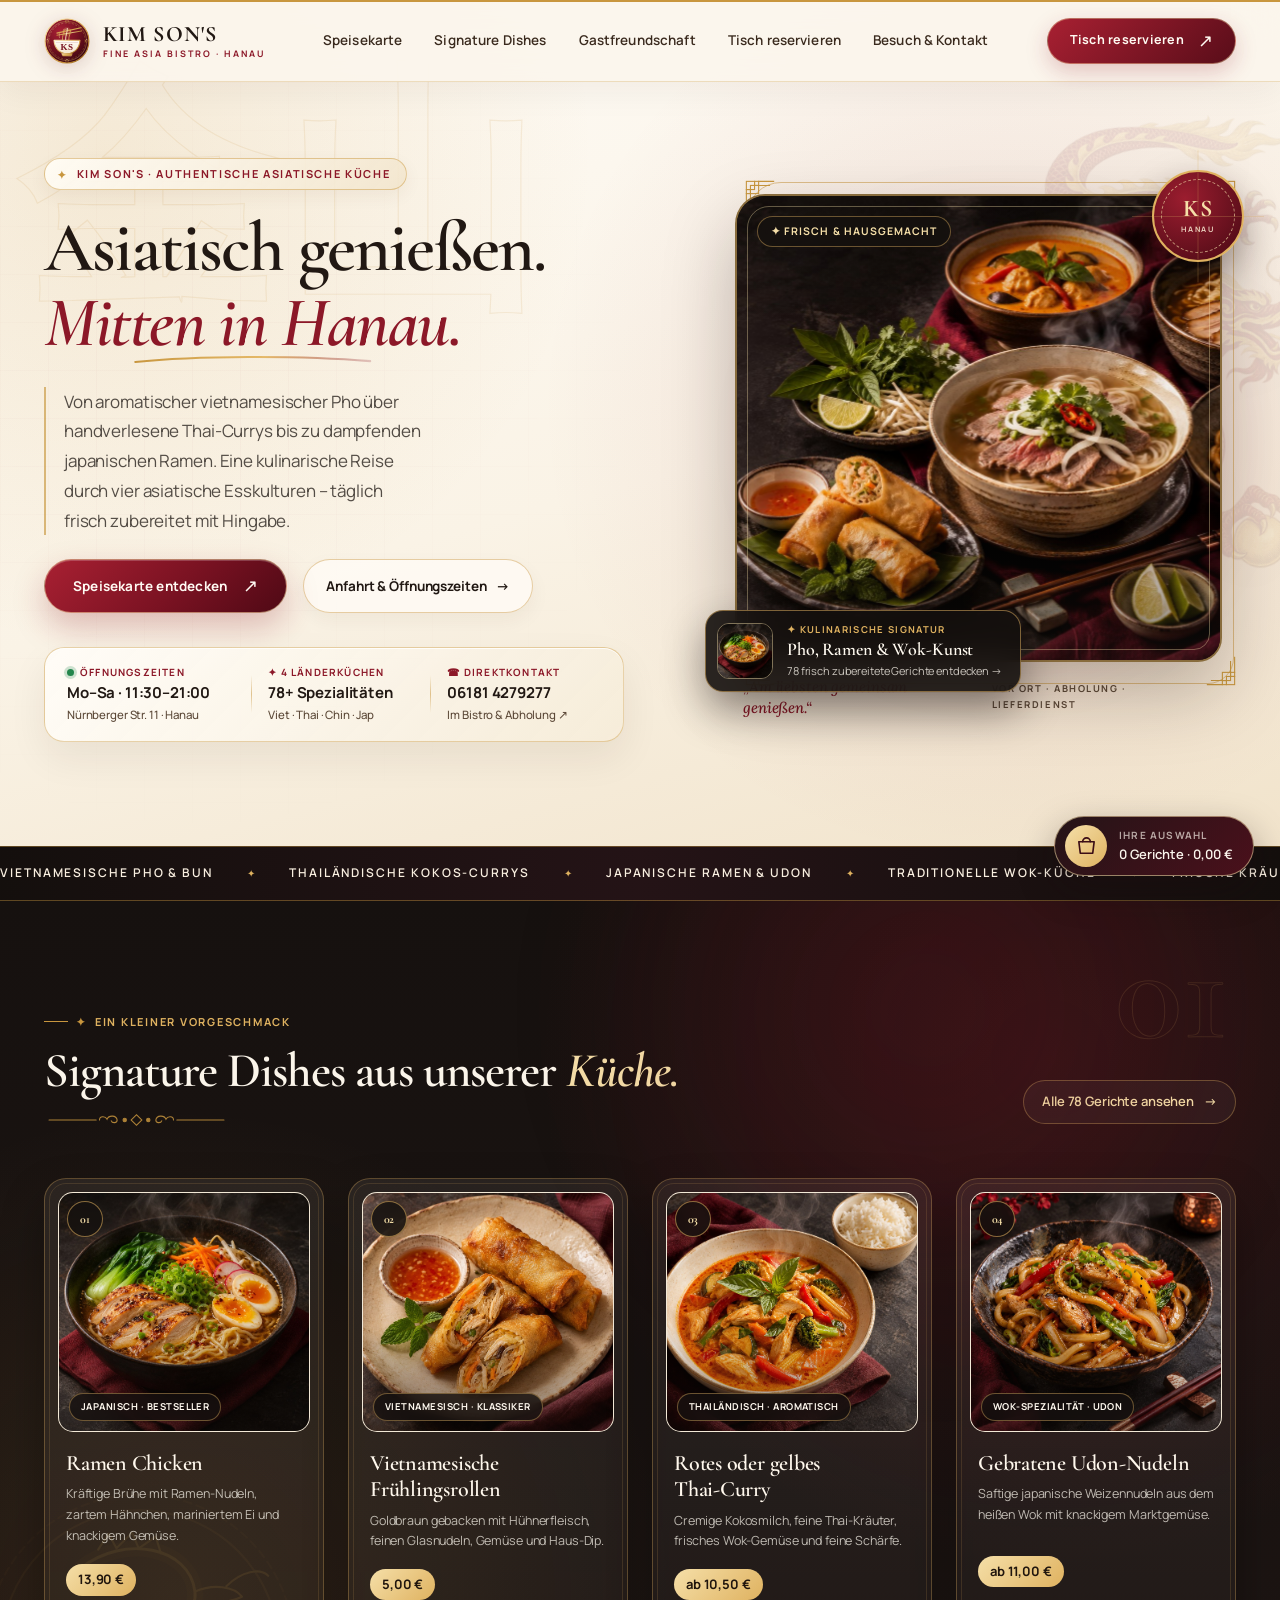
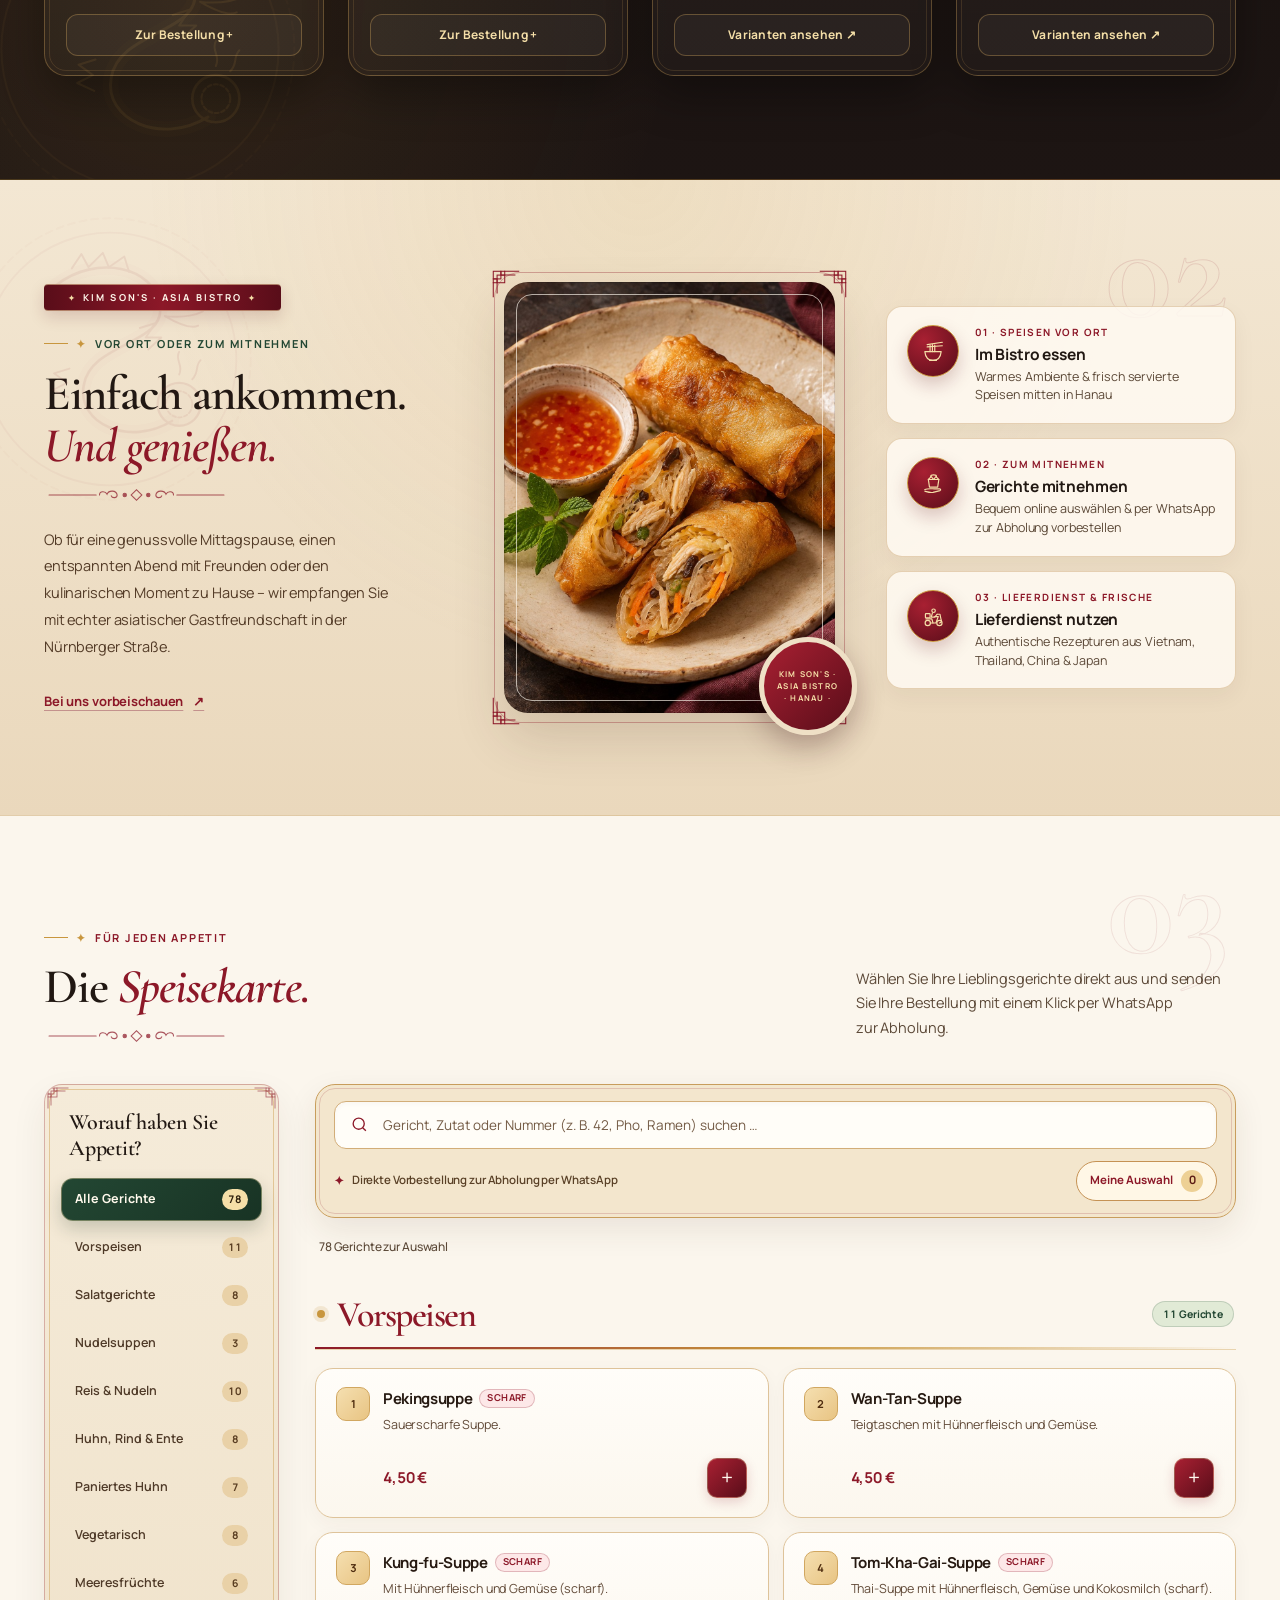
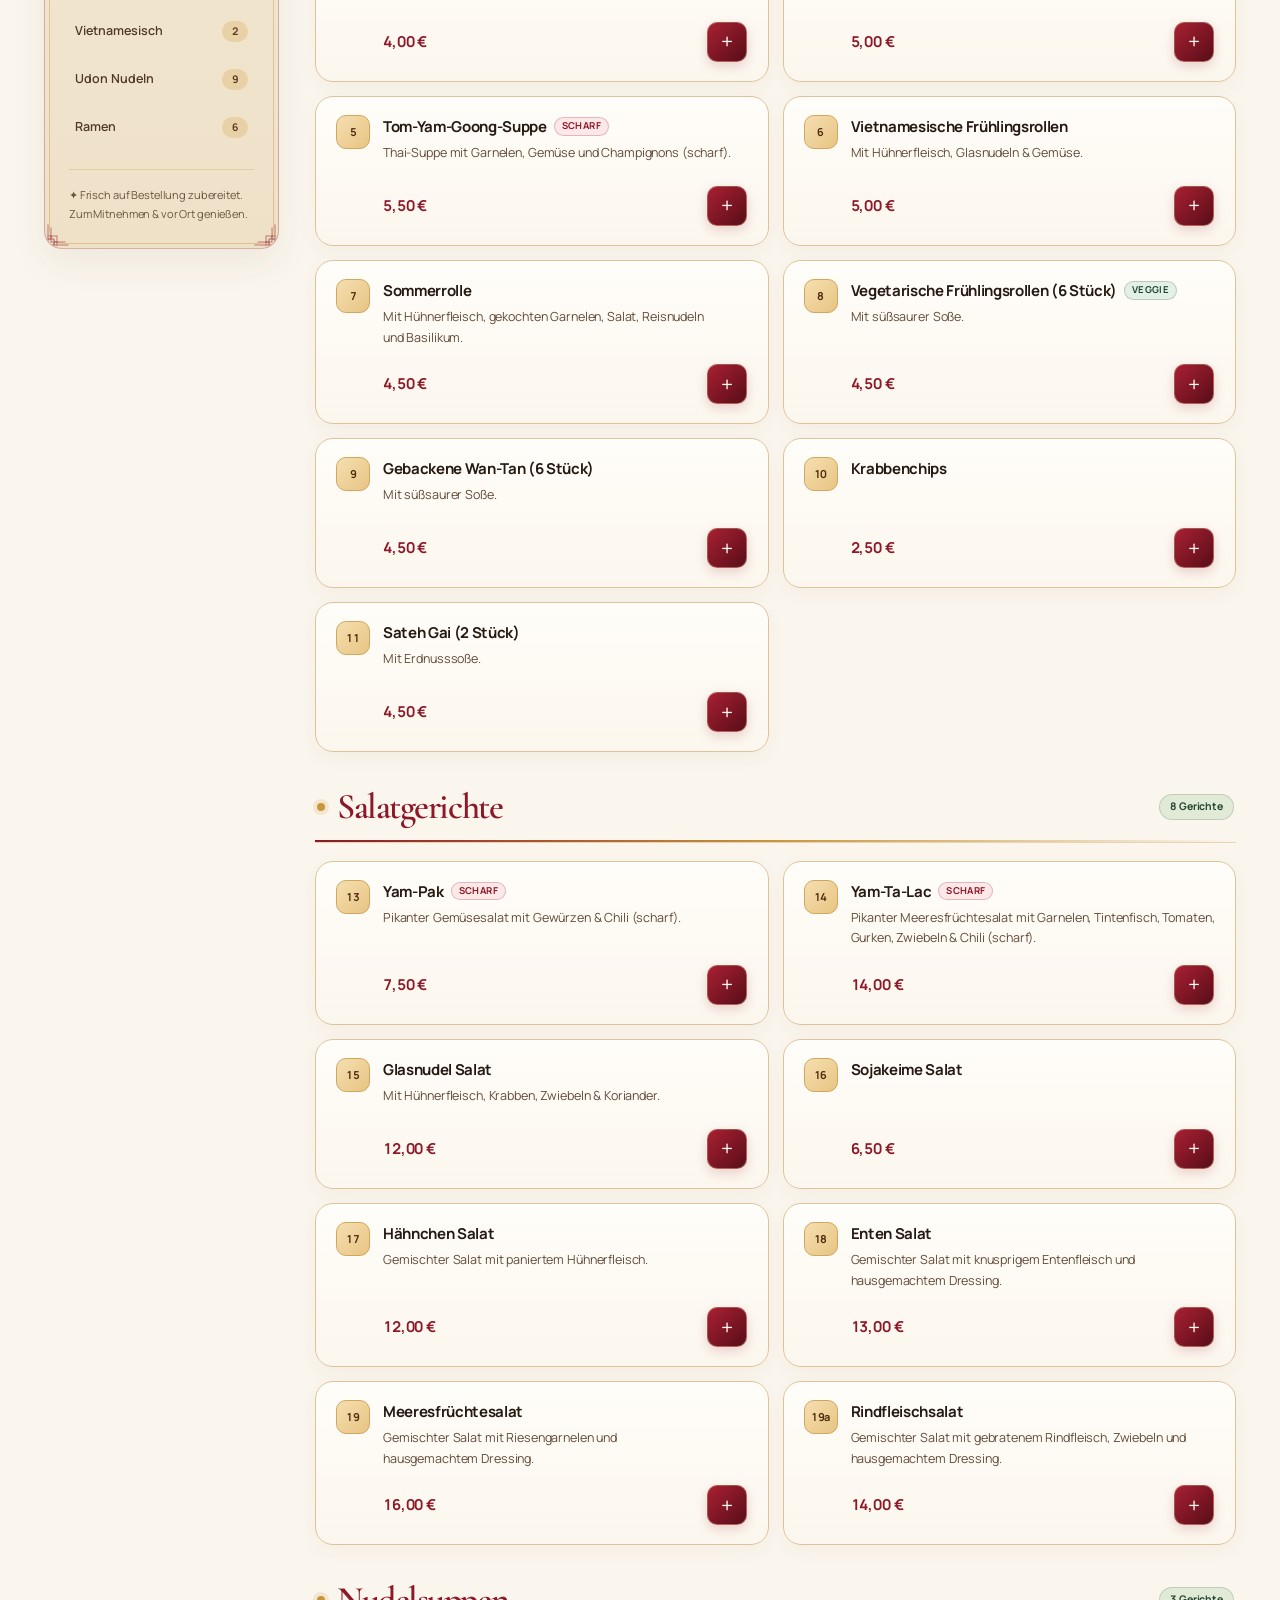
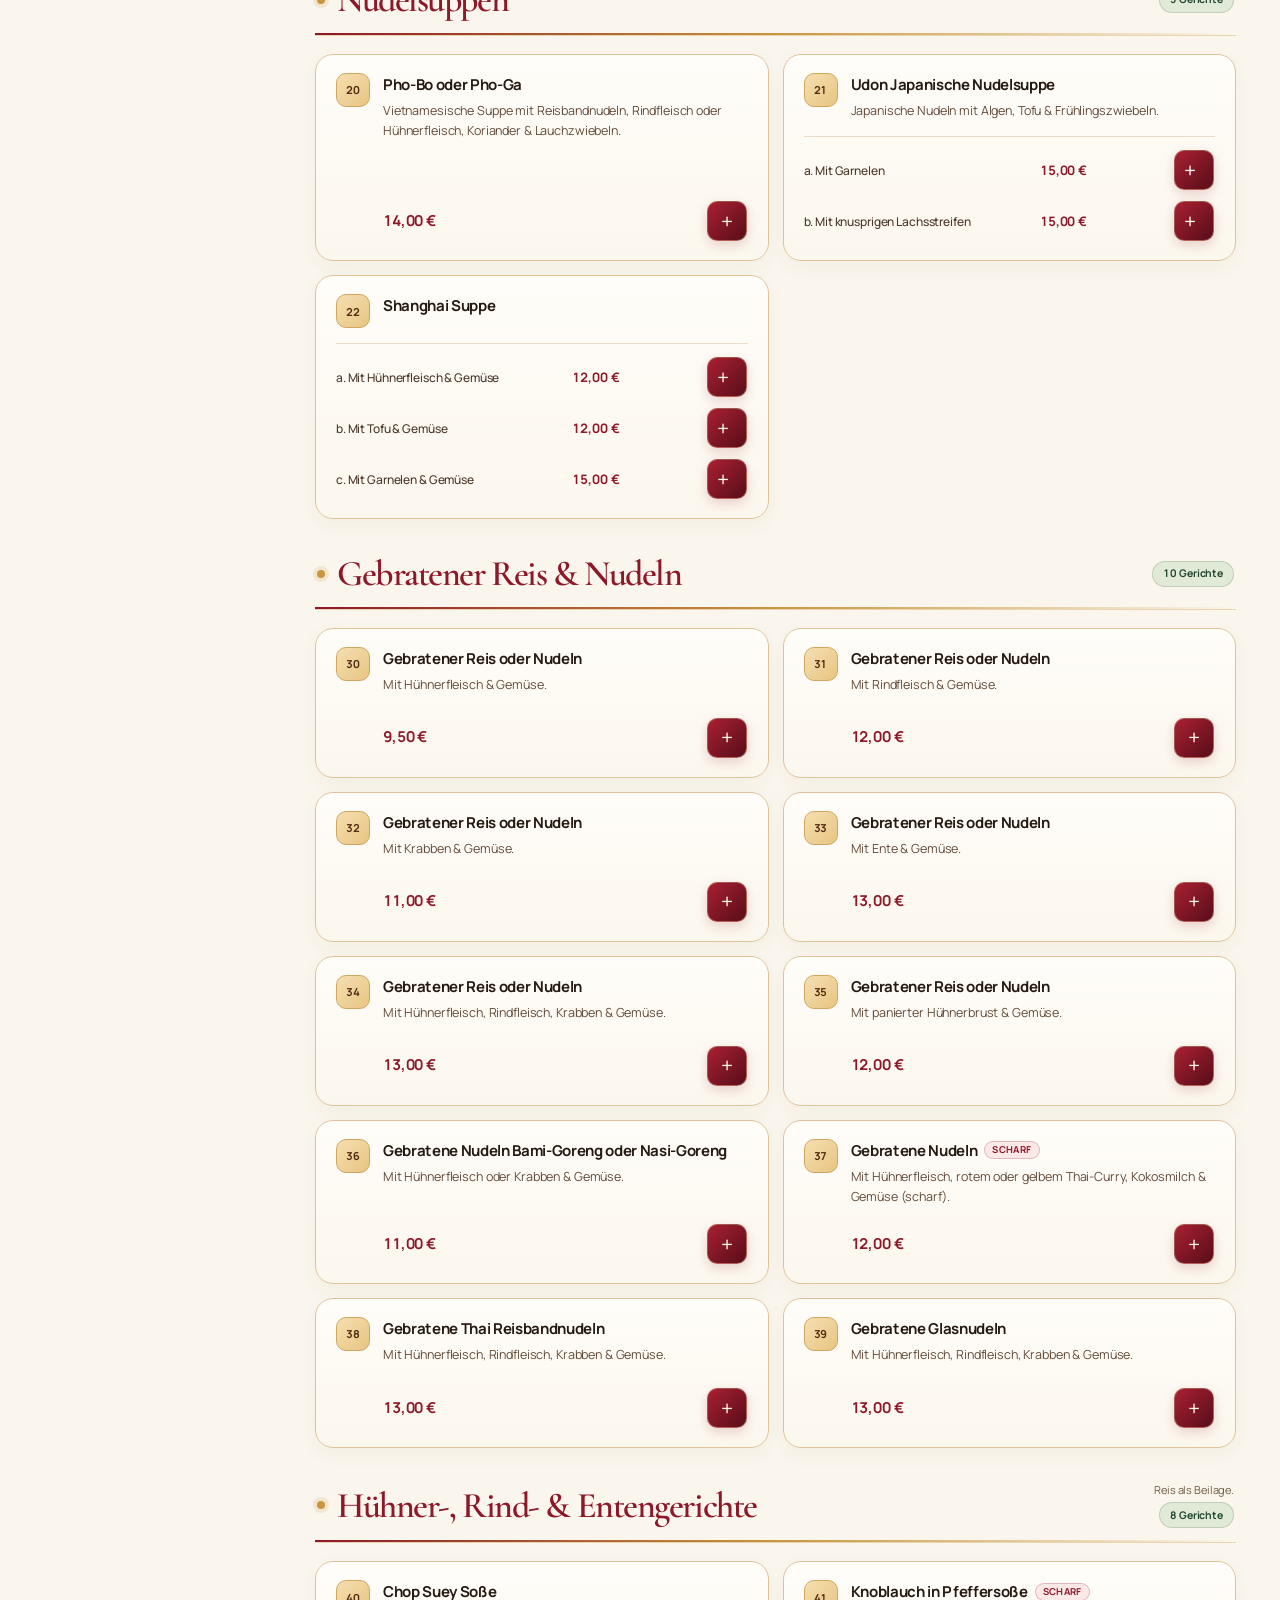
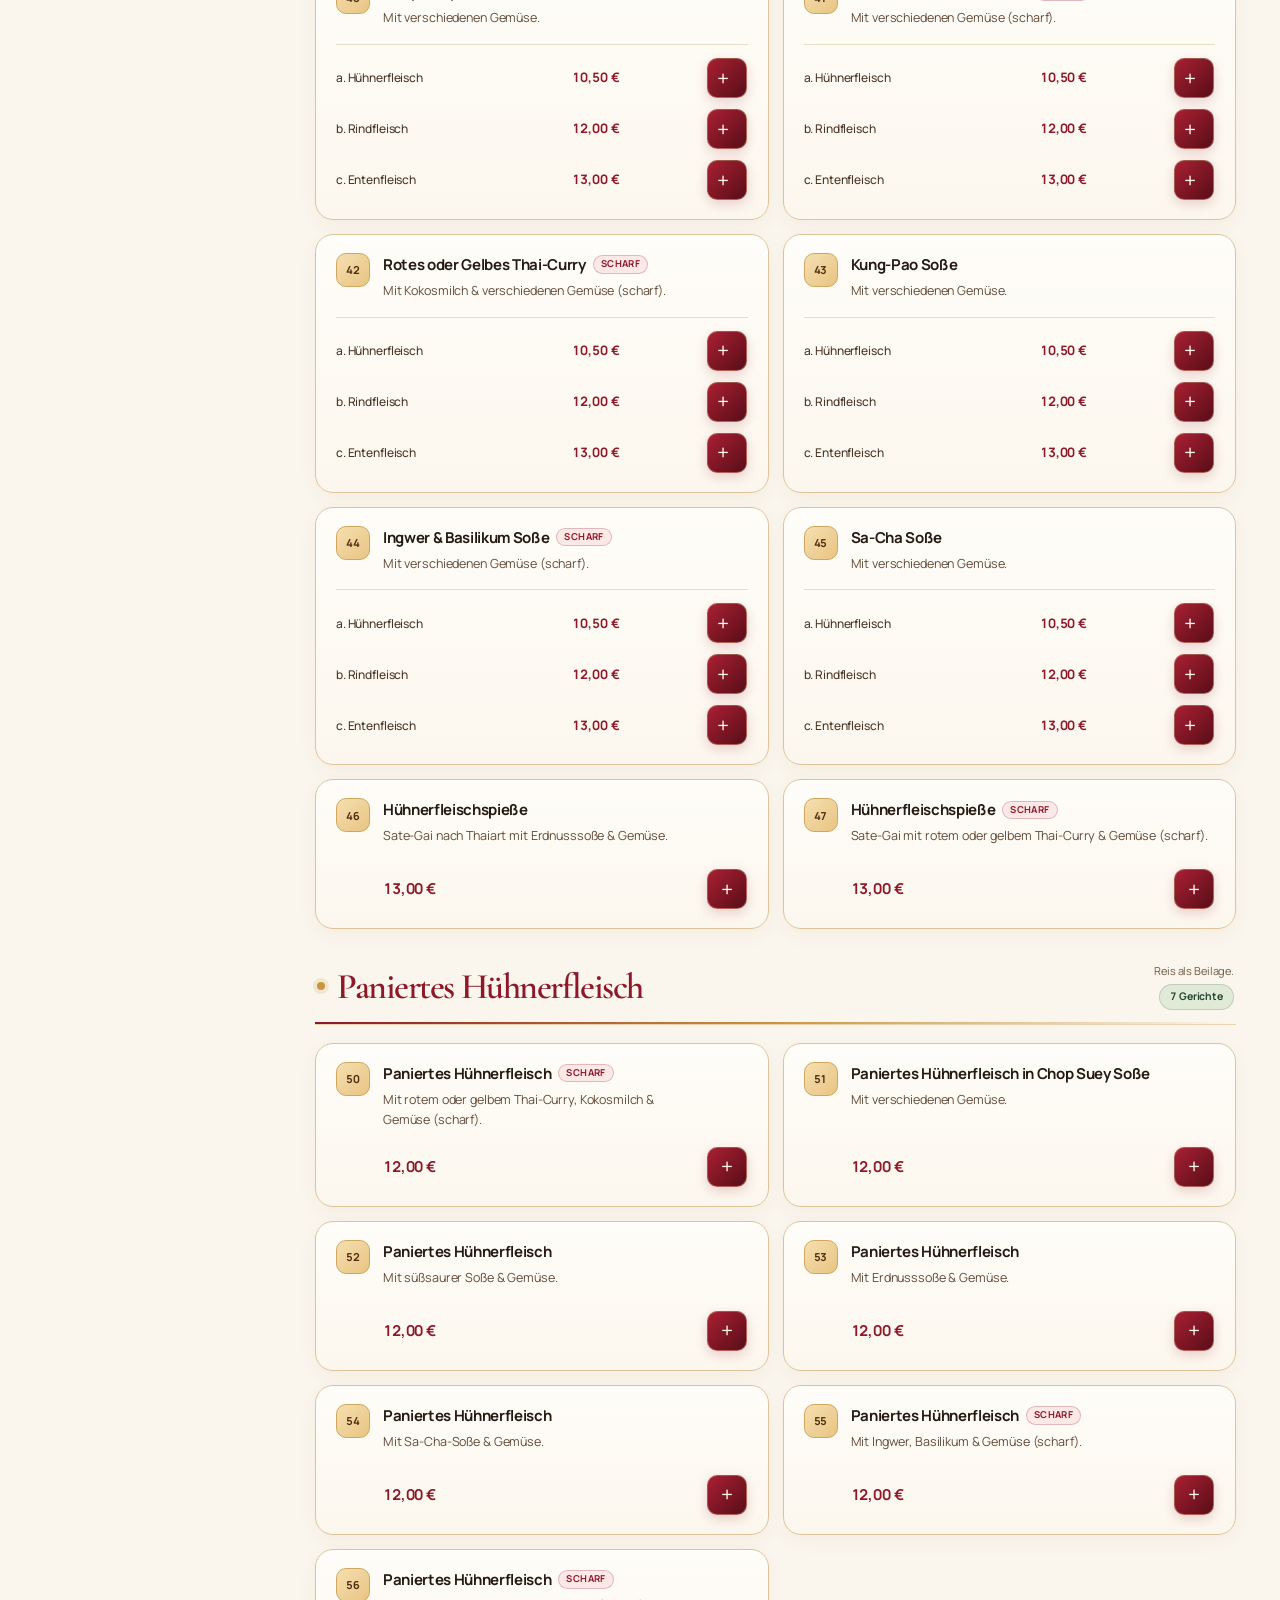
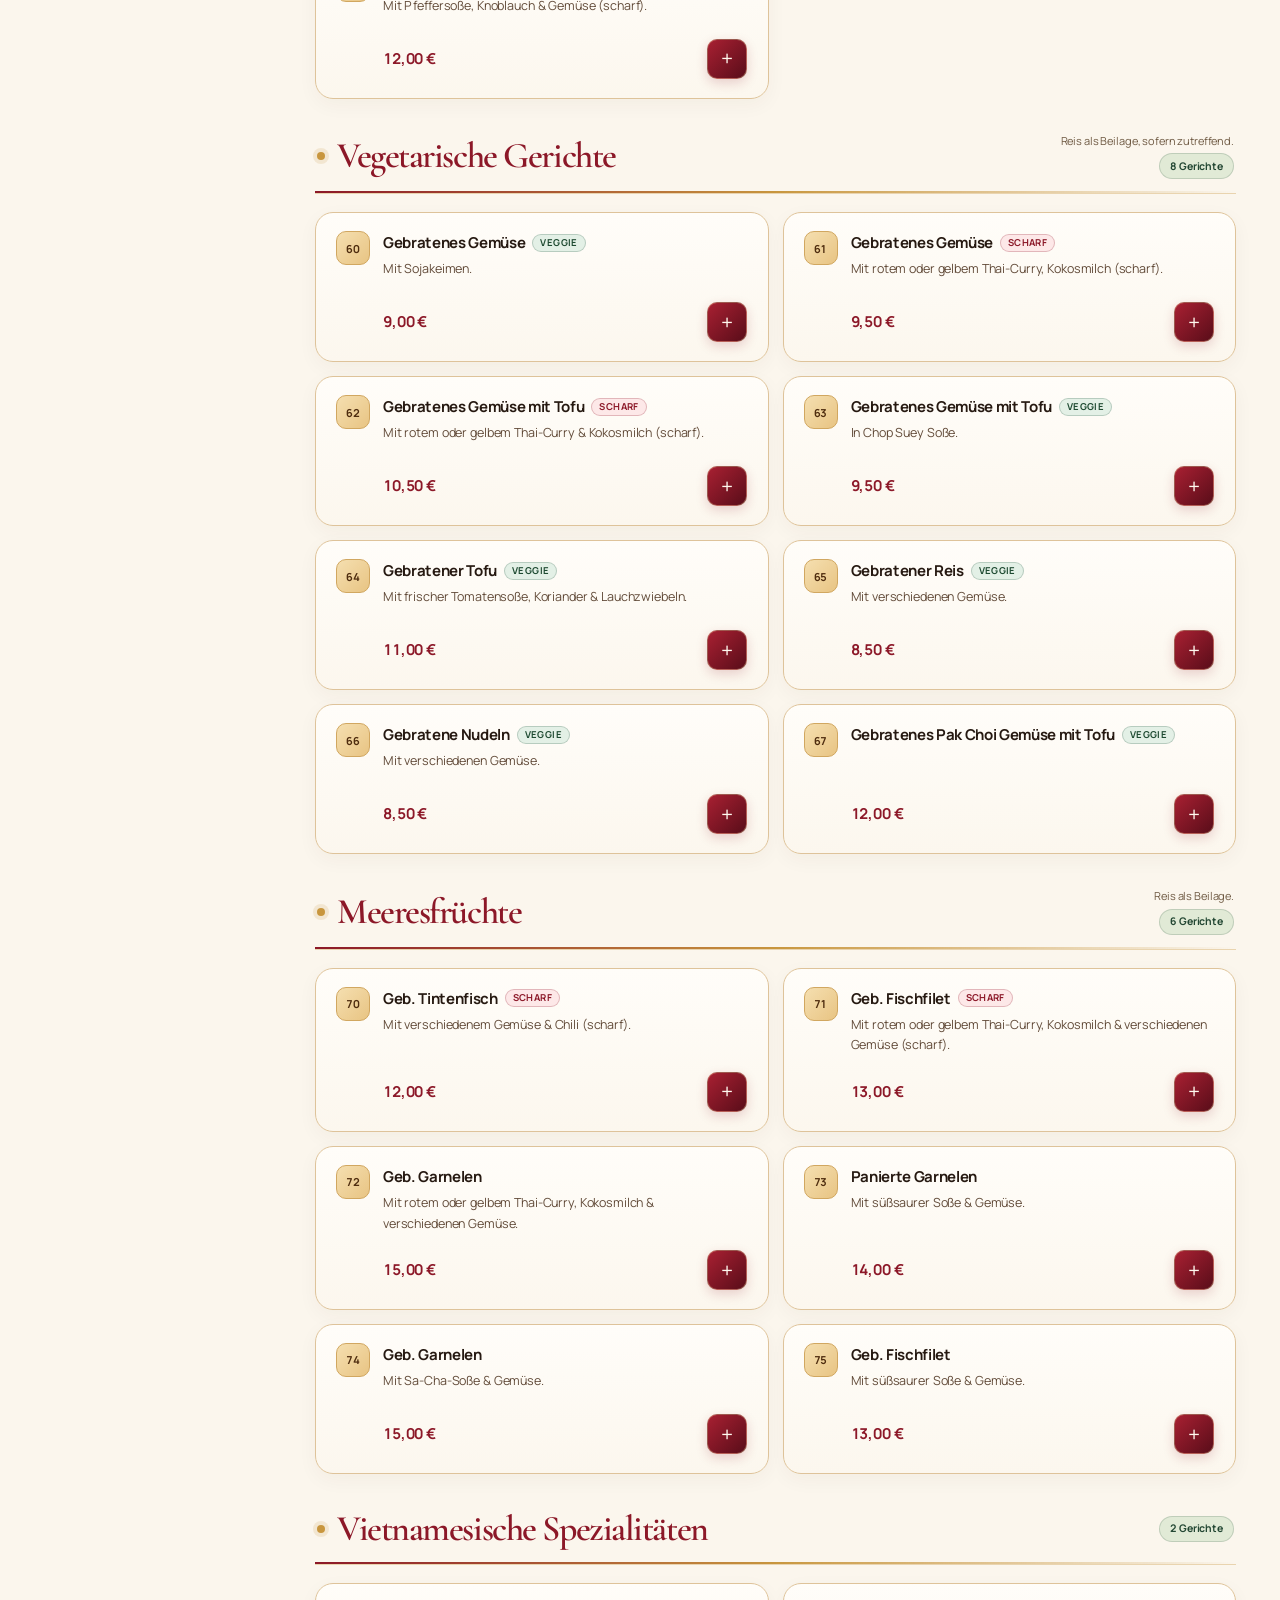
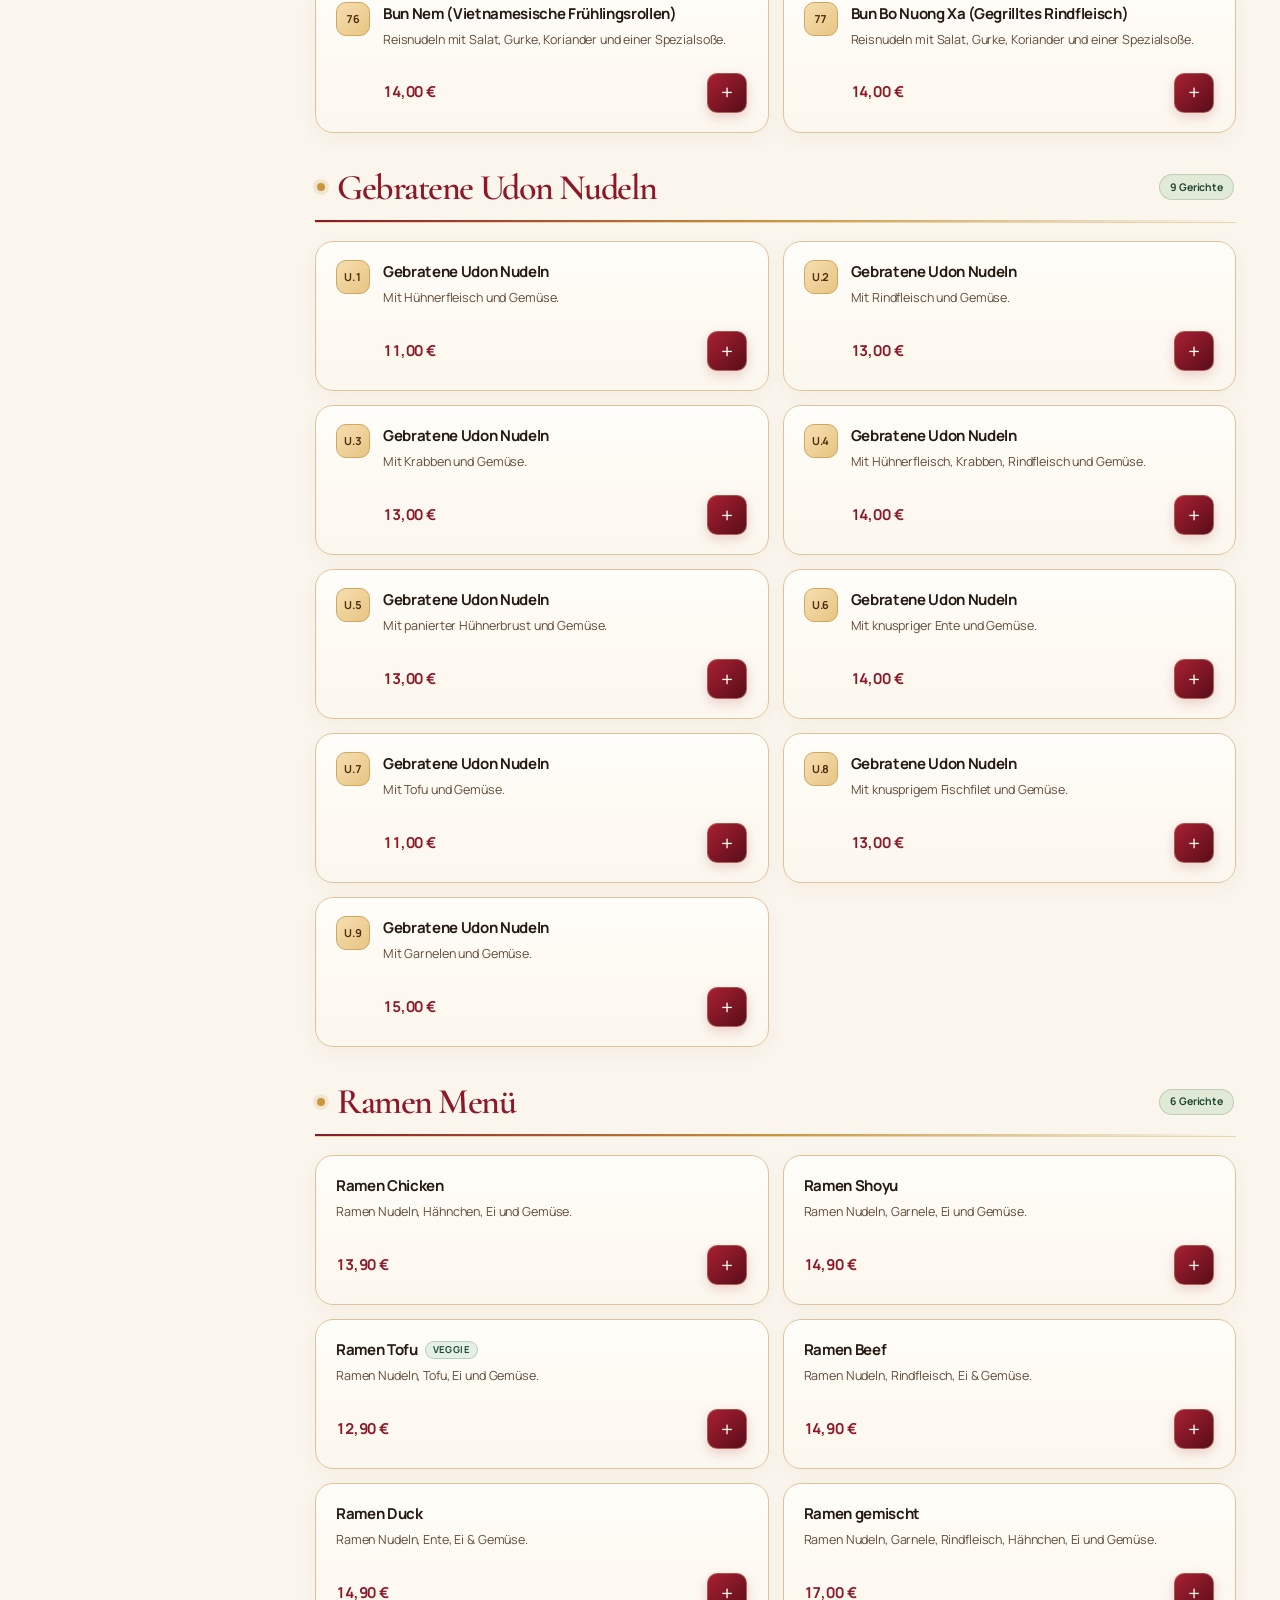
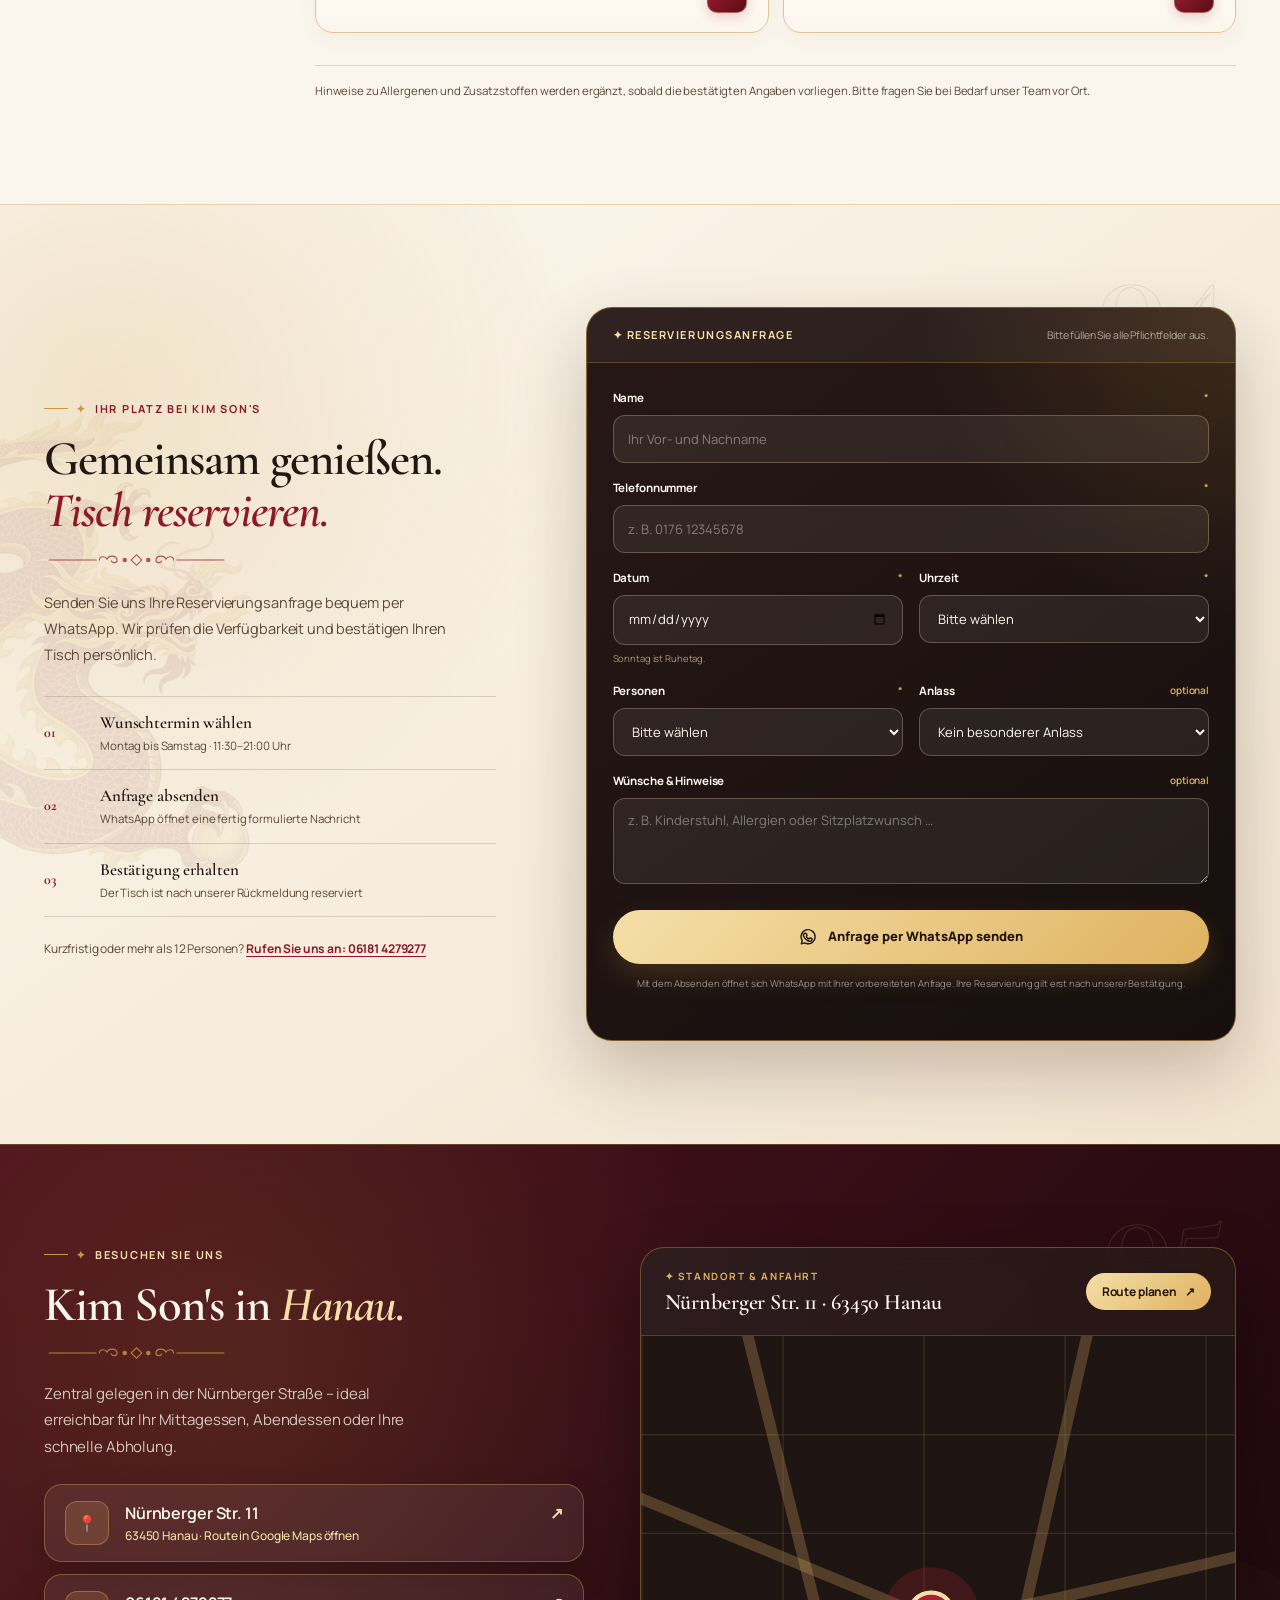
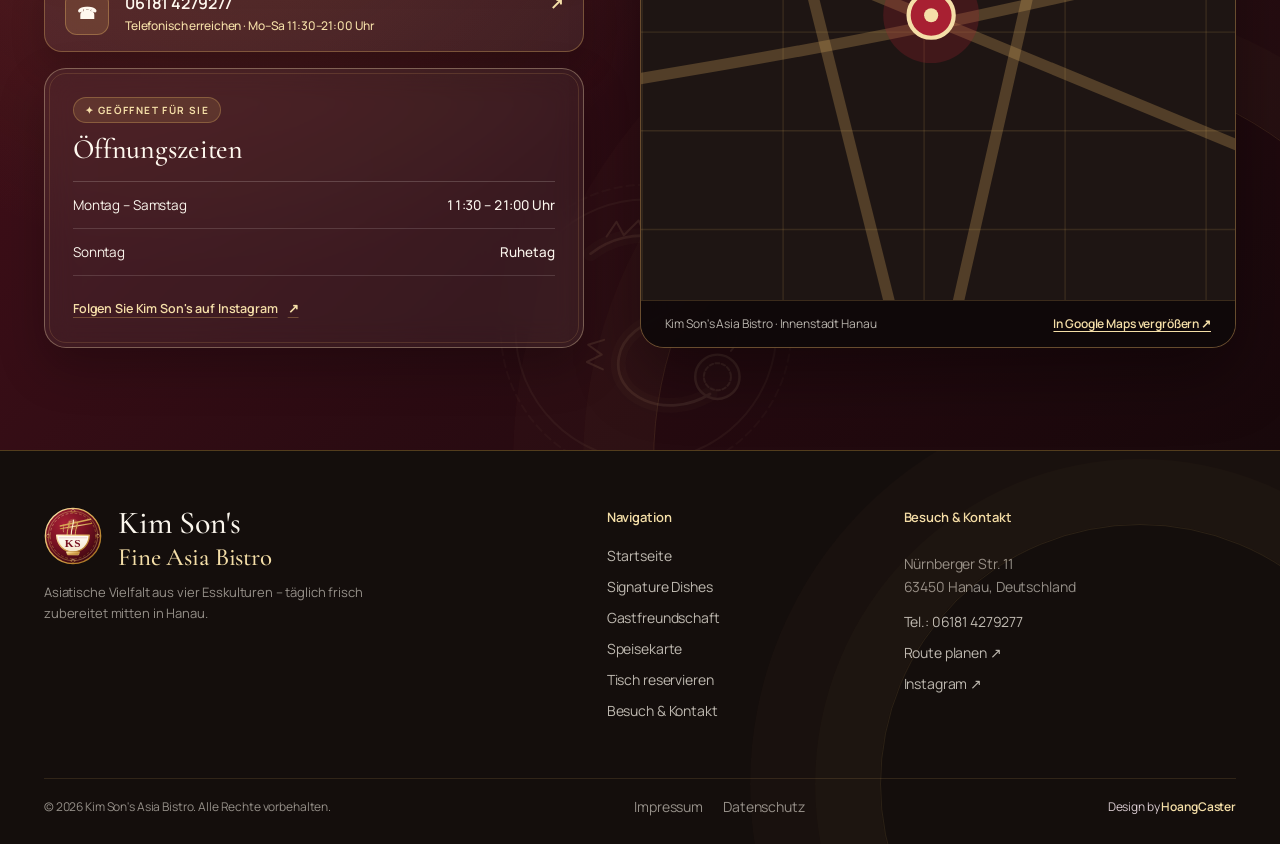
==== index.html @ 53616b57 "upload" ====
<!doctype html>
<html lang="de" data-type="place" data-radius="soft" data-buttons="rounded" data-motion>
<head>
  <meta charset="utf-8">
  <meta name="viewport" content="width=device-width, initial-scale=1, viewport-fit=cover">
  <meta name="theme-color" content="#161210">
  <meta name="page-type" content="place">
  <meta name="site-kind" content="other">
  <meta name="page-kind" content="place">
  <title>Kim Son's Asia Bistro | Asiatische Küche in Hanau</title>
  <meta name="description" content="Entdecken Sie asiatische Spezialitäten bei Kim Son's Asia Bistro in Hanau. Vietnamesische Suppen, Thai-Currys, Ramen, gebratene Nudeln und vieles mehr.">
  <meta property="og:type" content="website">
  <meta property="og:locale" content="de_DE">
  <meta property="og:title" content="Kim Son's Asia Bistro | Asiatische Küche in Hanau">
  <meta property="og:description" content="Vietnamesische Suppen, Thai-Currys, Ramen, gebratene Nudeln und vieles mehr.">
  <meta property="og:image" content="assets/images/hero-asian-table.jpg">
  <link rel="icon" href="assets/icons/favicon.svg" type="image/svg+xml">
  <link rel="preconnect" href="https://fonts.googleapis.com">
  <link rel="preconnect" href="https://fonts.gstatic.com" crossorigin>
  <link href="https://fonts.googleapis.com/css2?family=Cormorant+Garamond:ital,wght@0,500;0,600;0,700;1,500;1,600&family=Lora:ital,wght@0,400;0,500;0,600;1,400;1,500&family=Manrope:wght@400;500;600;700&display=swap" rel="stylesheet">
  <link rel="stylesheet" href="css/style.css">
  <link rel="stylesheet" href="css/bistro.css">
  <link rel="stylesheet" href="css/menu.css">
  <script type="application/ld+json">
  {
    "@context": "https://schema.org",
    "@type": "Restaurant",
    "name": "Kim Son's Asia Bistro",
    "telephone": "+49 6181 4279277",
    "acceptsReservations": true,
    "servesCuisine": ["Vietnamesisch", "Thailändisch", "Chinesisch", "Japanisch"],
    "address": {
      "@type": "PostalAddress",
      "streetAddress": "Nürnberger Str. 11",
      "postalCode": "63450",
      "addressLocality": "Hanau",
      "addressCountry": "DE"
    },
    "sameAs": ["https://www.instagram.com/kim.sons.asia.bistro/"]
  }
  </script>
</head>
<body>
  <svg class="svg-sprites" aria-hidden="true" focusable="false" style="position:absolute;width:0;height:0;overflow:hidden">
    <defs>
      <!-- Authentic Oriental Lattice Corner Knot from Kim Son's physical menu -->
      <symbol id="oriental-knot" viewBox="0 0 44 44">
        <g fill="none" stroke="currentColor" stroke-width="1.6" stroke-linecap="square">
          <rect x="2" y="2" width="12" height="12"/>
          <rect x="8" y="8" width="12" height="12"/>
          <rect x="2" y="14" width="6" height="6"/>
          <rect x="14" y="2" width="6" height="6"/>
          <path d="M2 20 V42 M8 20 V36"/>
          <path d="M20 2 H42 M20 8 H36"/>
        </g>
      </symbol>

      <!-- Auspicious Cloud & Imperial Center Gem Divider -->
      <symbol id="auspicious-cloud" viewBox="0 0 220 22">
        <g fill="none" stroke="currentColor" stroke-width="1.3" stroke-linecap="round">
          <path d="M6 11 H62"/>
          <path d="M158 11 H214"/>
          <path d="M66 11 C66 6, 73 6, 75 10 C77 5, 86 5, 87 11 C87 15, 81 15, 80 12"/>
          <path d="M154 11 C154 6, 147 6, 145 10 C143 5, 134 5, 133 11 C133 15, 139 15, 140 12"/>
          <rect x="105.5" y="6.5" width="9" height="9" transform="rotate(45 110 11)"/>
          <circle cx="96" cy="11" r="2" fill="currentColor"/>
          <circle cx="124" cy="11" r="2" fill="currentColor"/>
        </g>
      </symbol>

      <!-- Imperial Dragon & Golden Pearl Crest (Inspired by Kim Son's Menu Cover) -->
      <symbol id="dragon-pearl-crest" viewBox="0 0 260 260">
        <g fill="none" stroke="currentColor" stroke-width="1.6" stroke-linecap="round" stroke-linejoin="round">
          <circle cx="130" cy="130" r="118" stroke-opacity="0.28" stroke-dasharray="6 4"/>
          <circle cx="130" cy="130" r="106" stroke-opacity="0.45"/>
          <!-- Sinuous Dragon Silhouette & Scales -->
          <path d="M85 68 C118 42, 168 52, 172 86 C176 118, 114 116, 108 152 C102 184, 146 204, 182 182" stroke-width="12" stroke-opacity="0.18"/>
          <path d="M85 68 C118 42, 168 52, 172 86 C176 118, 114 116, 108 152 C102 184, 146 204, 182 182" stroke-width="2.2"/>
          <!-- Dragon Dorsal Fins / Mane -->
          <path d="M98 54 L106 42 L112 53 L124 41 L129 53 L142 44 L146 57"/>
          <path d="M155 104 L168 100 L160 112 L173 112 L162 122"/>
          <path d="M96 138 L83 142 L94 150 L82 156 L95 162"/>
          <!-- Dragon Head & Whiskers -->
          <path d="M172 86 C186 80, 202 82, 208 90 C198 95, 186 95, 176 94 C188 101, 198 105, 204 102"/>
          <path d="M196 82 C208 70, 222 68, 228 74"/>
          <!-- Flaming Golden Pearl -->
          <circle cx="188" cy="168" r="18" fill="currentColor" fill-opacity="0.16" stroke-width="2"/>
          <circle cx="188" cy="168" r="11" stroke-dasharray="3 2"/>
          <path d="M188 143 C192 135, 184 131, 188 124 M199 147 C205 141, 201 136, 206 131"/>
        </g>
      </symbol>

      <!-- 3 Service Medallion Icons from Kim Son's Menu Cover -->
      <symbol id="icon-dine-in" viewBox="0 0 48 48">
        <g fill="none" stroke="currentColor" stroke-width="2" stroke-linecap="round" stroke-linejoin="round">
          <path d="M14 13 L40 9"/>
          <path d="M14 17 L40 15"/>
          <path d="M19 25 V14 M23 25 V13 M27 25 V14"/>
          <path d="M10 25 H38 C37 35, 31 40, 24 40 C17 40, 11 35, 10 25 Z"/>
          <path d="M18 40 H30"/>
        </g>
      </symbol>
      <symbol id="icon-takeaway" viewBox="0 0 48 48">
        <g fill="none" stroke="currentColor" stroke-width="2" stroke-linecap="round" stroke-linejoin="round">
          <path d="M16 18 L18 31 H32 L34 18 Z"/>
          <path d="M16 18 L21 13 L25 18 L29 13 L34 18"/>
          <path d="M20 13 C20 9, 30 9, 30 13"/>
          <path d="M10 35 C15 33, 21 34, 27 34 H35 C37 34, 38 36, 36 37 L24 40 C18 41, 14 39, 10 38"/>
        </g>
      </symbol>
      <symbol id="icon-delivery" viewBox="0 0 48 48">
        <g fill="none" stroke="currentColor" stroke-width="2" stroke-linecap="round" stroke-linejoin="round">
          <circle cx="15" cy="36" r="4.5"/>
          <circle cx="35" cy="36" r="4.5"/>
          <path d="M19.5 36 H29 L33 25 H27"/>
          <path d="M31 21 H36 L38 31 C39 33, 39 35, 35 36"/>
          <path d="M12 29 H22 L24 36"/>
          <rect x="11" y="20" width="8" height="7" rx="1"/>
          <circle cx="25" cy="15" r="3"/>
          <path d="M23 19 L21 26 H27 L31 21"/>
        </g>
      </symbol>
    </defs>
  </svg>
  <a class="skip-link" href="#main-content">Zum Inhalt springen</a>

  <div class="page-loader" aria-hidden="true">
    <div class="loader-emblem"><span>KS</span><i></i></div>
    <p>Kim Son's Asia Bistro</p>
    <div class="loader-progress"><span></span></div>
    <small>Asiatische Vielfalt wird serviert</small>
  </div>
  <div class="pointer-orb" aria-hidden="true"><span></span></div>
  <div class="scroll-progress" aria-hidden="true"><span></span></div>

  <header class="site-header" data-header>
    <a class="brand" href="#startseite">
      <img src="assets/icons/logo-mark.svg" alt="" width="48" height="48">
      <span><strong>KIM SON'S</strong><small>FINE ASIA BISTRO · HANAU</small></span>
    </a>
    <nav class="desktop-nav" aria-label="Hauptnavigation">
      <a href="#speisekarte">Speisekarte</a>
      <a href="#spezialitaeten">Signature Dishes</a>
      <a href="#ueber-uns">Gastfreundschaft</a>
      <a href="#reservierung">Tisch reservieren</a>
      <a href="#kontakt">Besuch &amp; Kontakt</a>
    </nav>
    <a class="header-cta" href="#reservierung">Tisch reservieren <span aria-hidden="true">↗</span></a>
    <button class="menu-toggle" type="button" aria-label="Menü öffnen" aria-expanded="false" aria-controls="mobile-menu">
      <span></span><span></span><span></span>
    </button>
  </header>

  <div class="mobile-menu" id="mobile-menu" aria-hidden="true">
    <nav aria-label="Mobile Navigation">
      <a href="#speisekarte">Speisekarte</a>
      <a href="#spezialitaeten">Signature Dishes</a>
      <a href="#ueber-uns">Gastfreundschaft</a>
      <a href="#reservierung">Tisch reservieren</a>
      <a href="#kontakt">Besuch &amp; Kontakt</a>
    </nav>
    <a class="mobile-menu-cta" data-directions-link href="https://www.openstreetmap.org/search?query=N%C3%BCrnberger+Str.+11%2C+63450+Hanau" target="_blank" rel="noopener">Route planen ↗</a>
  </div>

  <main id="main-content">
    <section class="hero" id="startseite" aria-labelledby="hero-title">
      <div class="hero-ambient" aria-hidden="true"></div>
      <div class="hero-watermark" aria-hidden="true">金山</div>
      <img class="hero-dragon-art" src="assets/images/dragon-ornament.png" alt="" width="554" height="710" aria-hidden="true" fetchpriority="high">
      <div class="hero-content section-shell">
        <div class="hero-copy-col">
          <div class="hero-heading">
            <p class="eyebrow">
              <span class="eyebrow-gem" aria-hidden="true">✦</span>
              <span>Kim Son's · Authentische Asiatische Küche</span>
            </p>
            <h1 id="hero-title">
              <span>Asiatisch genießen.</span>
              <span>
                <em>
                  Mitten in Hanau.
                  <svg class="hero-title-flourish" viewBox="0 0 280 14" fill="none" aria-hidden="true">
                    <path d="M3 10.5C72 3.2 195 2.5 277 9.5" stroke="url(#flourishGold)" stroke-width="2.5" stroke-linecap="round"/>
                    <defs>
                      <linearGradient id="flourishGold" x1="0" y1="0" x2="280" y2="0" gradientUnits="userSpaceOnUse">
                        <stop offset="0%" stop-color="#c8963e"/>
                        <stop offset="55%" stop-color="#e5b968"/>
                        <stop offset="100%" stop-color="#8c1828" stop-opacity="0.2"/>
                      </linearGradient>
                    </defs>
                  </svg>
                </em>
              </span>
            </h1>
          </div>
          <div class="hero-details">
            <p class="hero-lead">Von aromatischer vietnamesischer Pho über handverlesene Thai-Currys bis zu dampfenden japanischen Ramen. Eine kulinarische Reise durch vier asiatische Esskulturen – täglich frisch zubereitet mit Hingabe.</p>
            <div class="hero-actions">
              <a class="button button-primary" href="#speisekarte">Speisekarte entdecken <span aria-hidden="true">↗</span></a>
              <a class="hero-visit-link" href="#kontakt">Anfahrt &amp; Öffnungszeiten <span aria-hidden="true">→</span></a>
            </div>

            <div class="hero-concierge" aria-label="Wichtige Informationen auf einen Blick">
              <div class="hero-concierge-item">
                <span class="hero-concierge-label"><i class="availability-dot" aria-hidden="true"></i> Öffnungszeiten</span>
                <strong>Mo–Sa · 11:30–21:00</strong>
                <small>Nürnberger Str. 11 · Hanau</small>
              </div>
              <div class="hero-concierge-divider" aria-hidden="true"></div>
              <div class="hero-concierge-item">
                <span class="hero-concierge-label">✦ 4 Länderküchen</span>
                <strong>78+ Spezialitäten</strong>
                <small>Viet · Thai · Chin · Jap</small>
              </div>
              <div class="hero-concierge-divider" aria-hidden="true"></div>
              <a class="hero-concierge-item hero-concierge-link" href="tel:+4961814279277">
                <span class="hero-concierge-label">☎ Direktkontakt</span>
                <strong>06181 4279277</strong>
                <small>Im Bistro &amp; Abholung ↗</small>
              </a>
            </div>
          </div>
        </div>

        <div class="hero-stage">
          <div class="hero-stage-glow" aria-hidden="true"></div>
          <div class="hero-frame-ornament" aria-hidden="true">
            <svg class="oriental-knot knot-tl"><use href="#oriental-knot"/></svg>
            <svg class="oriental-knot knot-tr"><use href="#oriental-knot"/></svg>
            <svg class="oriental-knot knot-bl"><use href="#oriental-knot"/></svg>
            <svg class="oriental-knot knot-br"><use href="#oriental-knot"/></svg>
          </div>
          <div class="hero-photo">
            <span class="hero-photo-tag" aria-hidden="true">✦ Frisch &amp; Hausgemacht</span>
            <img data-config-image="hero" src="assets/images/hero-asian-table.jpg" alt="Vielfältige asiatische Spezialitäten auf einem gedeckten Tisch bei Kim Son's" width="1600" height="900" fetchpriority="high">
            <div class="hero-photo-shade" aria-hidden="true"></div>
          </div>
          <div class="hero-orbit" aria-hidden="true">
            <i></i><i></i>
            <span>KS</span>
            <small>HANAU</small>
          </div>
          <a class="hero-floating-card" href="#speisekarte" aria-label="Signature Gerichte in der Speisekarte entdecken">
            <img src="assets/images/ramen-chicken.jpg" alt="" width="64" height="64">
            <div class="hero-floating-copy">
              <span class="hero-floating-tag">✦ Kulinarische Signatur</span>
              <strong>Pho, Ramen &amp; Wok-Kunst</strong>
              <small>78 frisch zubereitete Gerichte entdecken →</small>
            </div>
          </a>
          <div class="hero-caption">
            <span>„Am liebsten gemeinsam genießen.“</span>
            <small>VOR ORT · ABHOLUNG · LIEFERDIENST</small>
          </div>
        </div>
      </div>
    </section>

    <div class="flavor-marquee" aria-hidden="true">
      <div>
        <span>VIETNAMESISCHE PHO &amp; BUN</span><i>✦</i>
        <span>THAILÄNDISCHE KOKOS-CURRYS</span><i>✦</i>
        <span>JAPANISCHE RAMEN &amp; UDON</span><i>✦</i>
        <span>TRADITIONELLE WOK-KÜCHE</span><i>✦</i>
        <span>FRISCHE KRÄUTER &amp; GEWÜRZE</span><i>✦</i>
        <span>VIETNAMESISCHE PHO &amp; BUN</span><i>✦</i>
        <span>THAILÄNDISCHE KOKOS-CURRYS</span><i>✦</i>
        <span>JAPANISCHE RAMEN &amp; UDON</span><i>✦</i>
        <span>TRADITIONELLE WOK-KÜCHE</span><i>✦</i>
        <span>FRISCHE KRÄUTER &amp; GEWÜRZE</span><i>✦</i>
      </div>
    </div>

    <section class="specialties section-pad" id="spezialitaeten" aria-labelledby="specialties-title">
      <span class="section-index" aria-hidden="true">01</span>
      <svg class="section-dragon-watermark" aria-hidden="true"><use href="#dragon-pearl-crest"/></svg>
      <div class="ink-wash" aria-hidden="true"></div>
      <div class="section-shell">
        <div class="section-heading">
          <div>
            <p class="eyebrow"><span class="eyebrow-gem" aria-hidden="true">✦</span> Ein kleiner Vorgeschmack</p>
            <h2 id="specialties-title">Signature Dishes aus unserer <em>Küche.</em></h2>
            <svg class="section-cloud-ornament" aria-hidden="true"><use href="#auspicious-cloud"/></svg>
          </div>
          <a class="text-link" href="#speisekarte">Alle 78 Gerichte ansehen <span aria-hidden="true">→</span></a>
        </div>
        <div class="specialty-grid">
          <article class="food-card">
            <div class="food-image">
              <span class="food-cuisine-badge">Japanisch · Bestseller</span>
              <img data-config-image="ramen" src="assets/images/ramen-chicken.jpg" alt="Ramen mit Hähnchen, Ei und Gemüse" width="1200" height="1200" loading="lazy">
            </div>
            <div class="food-card-body">
              <div>
                <h3>Ramen Chicken</h3>
                <p>Kräftige Brühe mit Ramen-Nudeln, zartem Hähnchen, mariniertem Ei und knackigem Gemüse.</p>
              </div>
              <strong>13,90 €</strong>
            </div>
          </article>
          <article class="food-card">
            <div class="food-image">
              <span class="food-cuisine-badge">Vietnamesisch · Klassiker</span>
              <img data-config-image="springRolls" src="assets/images/fruehlingsrollen.jpg" alt="Vietnamesische Frühlingsrollen mit Dip" width="1200" height="1200" loading="lazy">
            </div>
            <div class="food-card-body">
              <div>
                <h3>Vietnamesische Frühlingsrollen</h3>
                <p>Goldbraun gebacken mit Hühnerfleisch, feinen Glasnudeln, Gemüse und Haus-Dip.</p>
              </div>
              <strong>5,00 €</strong>
            </div>
          </article>
          <article class="food-card">
            <div class="food-image">
              <span class="food-cuisine-badge">Thailändisch · Aromatisch</span>
              <img data-config-image="curry" src="assets/images/thai-curry.jpg" alt="Rotes Thai-Curry mit Gemüse" width="1200" height="1200" loading="lazy">
            </div>
            <div class="food-card-body">
              <div>
                <h3>Rotes oder gelbes Thai-Curry</h3>
                <p>Cremige Kokosmilch, feine Thai-Kräuter, frisches Wok-Gemüse und feine Schärfe.</p>
              </div>
              <strong>ab 10,50 €</strong>
            </div>
          </article>
          <article class="food-card">
            <div class="food-image">
              <span class="food-cuisine-badge">Wok-Spezialität · Udon</span>
              <img data-config-image="udon" src="assets/images/udon.jpg" alt="Gebratene Udon-Nudeln mit Gemüse" width="1200" height="1200" loading="lazy">
            </div>
            <div class="food-card-body">
              <div>
                <h3>Gebratene Udon-Nudeln</h3>
                <p>Saftige japanische Weizennudeln aus dem heißen Wok mit knackigem Marktgemüse.</p>
              </div>
              <strong>ab 11,00 €</strong>
            </div>
          </article>
        </div>
      </div>
    </section>

    <section class="about section-pad paper-texture" id="ueber-uns" aria-labelledby="about-title">
      <span class="section-index" aria-hidden="true">02</span>
      <svg class="about-dragon-watermark" aria-hidden="true"><use href="#dragon-pearl-crest"/></svg>
      <div class="section-shell about-grid">
        <div class="about-copy">
          <div class="imperial-ribbon" aria-hidden="true"><span>KIM SON'S · ASIA BISTRO</span></div>
          <p class="eyebrow dark"><span class="eyebrow-gem" aria-hidden="true">✦</span> Vor Ort oder zum Mitnehmen</p>
          <h2 id="about-title">Einfach ankommen.<br><em>Und genießen.</em></h2>
          <svg class="section-cloud-ornament cloud-dark" aria-hidden="true"><use href="#auspicious-cloud"/></svg>
          <p class="about-description">Ob für eine genussvolle Mittagspause, einen entspannten Abend mit Freunden oder den kulinarischen Moment zu Hause – wir empfangen Sie mit echter asiatischer Gastfreundschaft in der Nürnberger Straße.</p>
          <a class="text-link" href="#kontakt">Bei uns vorbeischauen <span aria-hidden="true">↗</span></a>
        </div>
        <div class="about-media" data-parallax>
          <div class="about-knot-frame" aria-hidden="true">
            <svg class="oriental-knot knot-tl"><use href="#oriental-knot"/></svg>
            <svg class="oriental-knot knot-tr"><use href="#oriental-knot"/></svg>
            <svg class="oriental-knot knot-bl"><use href="#oriental-knot"/></svg>
            <svg class="oriental-knot knot-br"><use href="#oriental-knot"/></svg>
          </div>
          <img data-config-image="springRolls" src="assets/images/fruehlingsrollen.jpg" alt="Vietnamesische Frühlingsrollen" width="1200" height="1200" loading="lazy">
          <span class="rotating-seal" aria-hidden="true">KIM SON'S · ASIA BISTRO · HANAU ·</span>
        </div>
        <ul class="feature-list">
          <li>
            <span class="service-medallion" aria-hidden="true">
              <svg><use href="#icon-dine-in"/></svg>
            </span>
            <div>
              <small class="service-index">01 · Speisen vor Ort</small>
              <strong>Im Bistro essen</strong>
              <small>Warmes Ambiente &amp; frisch servierte Speisen mitten in Hanau</small>
            </div>
          </li>
          <li>
            <span class="service-medallion" aria-hidden="true">
              <svg><use href="#icon-takeaway"/></svg>
            </span>
            <div>
              <small class="service-index">02 · Zum Mitnehmen</small>
              <strong>Gerichte mitnehmen</strong>
              <small>Bequem online auswählen &amp; per WhatsApp zur Abholung vorbestellen</small>
            </div>
          </li>
          <li>
            <span class="service-medallion" aria-hidden="true">
              <svg><use href="#icon-delivery"/></svg>
            </span>
            <div>
              <small class="service-index">03 · Lieferdienst &amp; Frische</small>
              <strong>Lieferdienst nutzen</strong>
              <small>Authentische Rezepturen aus Vietnam, Thailand, China &amp; Japan</small>
            </div>
          </li>
        </ul>
      </div>
    </section>

    <section class="menu-section section-pad paper-texture" id="speisekarte" aria-labelledby="menu-title">
      <span class="section-index" aria-hidden="true">03</span>
      <div class="section-shell">
        <div class="menu-intro">
          <div>
            <p class="eyebrow dark"><span class="eyebrow-gem" aria-hidden="true">✦</span> Für jeden Appetit</p>
            <h2 id="menu-title">Die <em>Speisekarte.</em></h2>
            <svg class="section-cloud-ornament cloud-dark" aria-hidden="true"><use href="#auspicious-cloud"/></svg>
          </div>
          <p>Wählen Sie Ihre Lieblingsgerichte direkt aus und senden Sie Ihre Bestellung mit einem Klick per WhatsApp zur Abholung.</p>
        </div>
        <div class="menu-layout">
          <aside class="menu-sidebar" aria-label="Speisekategorien">
            <div class="sidebar-knot-corners" aria-hidden="true">
              <svg class="oriental-knot knot-tl"><use href="#oriental-knot"/></svg>
              <svg class="oriental-knot knot-tr"><use href="#oriental-knot"/></svg>
              <svg class="oriental-knot knot-bl"><use href="#oriental-knot"/></svg>
              <svg class="oriental-knot knot-br"><use href="#oriental-knot"/></svg>
            </div>
            <p class="menu-sidebar-title">Worauf haben Sie Appetit?</p>
            <nav class="filter-buttons" id="menu-filters" aria-label="Kategorie auswählen"></nav>
            <p class="menu-sidebar-note">✦ Frisch auf Bestellung zubereitet.<br>Zum Mitnehmen &amp; vor Ort genießen.</p>
          </aside>
          <div class="menu-catalog">
            <div class="menu-toolbar" id="menu-toolbar">
              <div class="mobile-category-select">
                <label for="menu-category-select">Kategorie</label>
                <select id="menu-category-select"></select>
              </div>
              <div class="search-wrap">
                <svg viewBox="0 0 24 24" aria-hidden="true"><circle cx="11" cy="11" r="7"></circle><path d="m20 20-4-4"></path></svg>
                <label class="sr-only" for="menu-search">Gericht oder Nummer suchen</label>
                <input id="menu-search" type="search" placeholder="Gericht, Zutat oder Nummer (z. B. 42, Pho, Ramen) suchen …" autocomplete="off" aria-controls="menu-list">
                <button class="menu-search-clear" id="menu-search-clear" type="button" aria-label="Suche löschen" hidden>×</button>
              </div>
              <div class="menu-tools-bottom">
                <span class="menu-pickup"><span aria-hidden="true">✦</span> Direkte Vorbestellung zur Abholung per WhatsApp</span>
                <button class="selection-filter" id="menu-selection-filter" type="button" aria-pressed="false">Meine Auswahl <span data-selection-count>0</span></button>
              </div>
            </div>
            <div class="menu-meta"><p id="menu-result-count" aria-live="polite"></p><button type="button" id="clear-menu-filter">Alle anzeigen</button></div>
            <div id="menu-list" class="menu-list"></div>
            <p id="menu-feedback" class="sr-only" role="status"></p>
            <div id="menu-empty" class="menu-empty" hidden>
              <span aria-hidden="true">?</span><h3>Kein Gericht gefunden</h3><p>Versuchen Sie einen anderen Suchbegriff oder zeigen Sie alle Kategorien an.</p><button class="button button-dark" type="button">Alle anzeigen</button>
            </div>
            <p class="menu-footnote">Hinweise zu Allergenen und Zusatzstoffen werden ergänzt, sobald die bestätigten Angaben vorliegen. Bitte fragen Sie bei Bedarf unser Team vor Ort.</p>
          </div>
        </div>
      </div>
    </section>

    <section class="reservation section-pad paper-texture" id="reservierung" aria-labelledby="reservation-title">
      <span class="section-index" aria-hidden="true">04</span>
      <img class="reservation-dragon-art" src="assets/images/dragon-ornament.png" alt="" width="554" height="710" aria-hidden="true" loading="lazy">
      <div class="section-shell reservation-grid">
        <div class="reservation-copy">
          <p class="eyebrow dark"><span class="eyebrow-gem" aria-hidden="true">✦</span> Ihr Platz bei Kim Son's</p>
          <h2 id="reservation-title">Gemeinsam genießen.<br><em>Tisch reservieren.</em></h2>
          <svg class="section-cloud-ornament cloud-dark" aria-hidden="true"><use href="#auspicious-cloud"/></svg>
          <p class="reservation-lead">Senden Sie uns Ihre Reservierungsanfrage bequem per WhatsApp. Wir prüfen die Verfügbarkeit und bestätigen Ihren Tisch persönlich.</p>

          <div class="reservation-details" aria-label="Hinweise zur Reservierung">
            <div>
              <span aria-hidden="true">01</span>
              <p><strong>Wunschtermin wählen</strong><small>Montag bis Samstag · 11:30–21:00 Uhr</small></p>
            </div>
            <div>
              <span aria-hidden="true">02</span>
              <p><strong>Anfrage absenden</strong><small>WhatsApp öffnet eine fertig formulierte Nachricht</small></p>
            </div>
            <div>
              <span aria-hidden="true">03</span>
              <p><strong>Bestätigung erhalten</strong><small>Der Tisch ist nach unserer Rückmeldung reserviert</small></p>
            </div>
          </div>

          <p class="reservation-phone">Kurzfristig oder mehr als 12 Personen? <a href="tel:+4961814279277">Rufen Sie uns an: 06181 4279277</a></p>
        </div>

        <div class="reservation-card">
          <div class="reservation-card-head">
            <span>✦ Reservierungsanfrage</span>
            <p>Bitte füllen Sie alle Pflichtfelder aus.</p>
          </div>
          <form class="reservation-form" id="reservation-form">
            <div class="reservation-field reservation-field--wide">
              <label for="reservation-name">Name <span aria-hidden="true">*</span></label>
              <input id="reservation-name" name="name" type="text" autocomplete="name" placeholder="Ihr Vor- und Nachname" required maxlength="80">
            </div>
            <div class="reservation-field reservation-field--wide">
              <label for="reservation-phone">Telefonnummer <span aria-hidden="true">*</span></label>
              <input id="reservation-phone" name="phone" type="tel" autocomplete="tel" inputmode="tel" placeholder="z. B. 0176 12345678" required maxlength="30">
            </div>
            <div class="reservation-field">
              <label for="reservation-date">Datum <span aria-hidden="true">*</span></label>
              <input id="reservation-date" name="date" type="date" aria-describedby="reservation-date-hint" required>
              <small class="reservation-field-hint" id="reservation-date-hint">Sonntag ist Ruhetag.</small>
            </div>
            <div class="reservation-field">
              <label for="reservation-time">Uhrzeit <span aria-hidden="true">*</span></label>
              <select id="reservation-time" name="time" required>
                <option value="">Bitte wählen</option>
                <option>11:30</option><option>12:00</option><option>12:30</option><option>13:00</option>
                <option>13:30</option><option>14:00</option><option>14:30</option><option>15:00</option>
                <option>15:30</option><option>16:00</option><option>16:30</option><option>17:00</option>
                <option>17:30</option><option>18:00</option><option>18:30</option><option>19:00</option>
                <option>19:30</option><option>20:00</option><option>20:30</option>
              </select>
            </div>
            <div class="reservation-field">
              <label for="reservation-guests">Personen <span aria-hidden="true">*</span></label>
              <select id="reservation-guests" name="guests" required>
                <option value="">Bitte wählen</option>
                <option value="1">1 Person</option><option value="2">2 Personen</option>
                <option value="3">3 Personen</option><option value="4">4 Personen</option>
                <option value="5">5 Personen</option><option value="6">6 Personen</option>
                <option value="7">7 Personen</option><option value="8">8 Personen</option>
                <option value="9">9 Personen</option><option value="10">10 Personen</option>
                <option value="11">11 Personen</option><option value="12">12 Personen</option>
              </select>
            </div>
            <div class="reservation-field">
              <label for="reservation-occasion">Anlass <span>optional</span></label>
              <select id="reservation-occasion" name="occasion">
                <option value="">Kein besonderer Anlass</option>
                <option>Geburtstag</option><option>Jubiläum</option><option>Geschäftsessen</option>
                <option>Familienfeier</option><option>Anderer Anlass</option>
              </select>
            </div>
            <div class="reservation-field reservation-field--wide">
              <label for="reservation-note">Wünsche &amp; Hinweise <span>optional</span></label>
              <textarea id="reservation-note" name="note" rows="3" maxlength="400" placeholder="z. B. Kinderstuhl, Allergien oder Sitzplatzwunsch …"></textarea>
            </div>
            <button class="reservation-submit" type="submit">
              <svg viewBox="0 0 24 24" aria-hidden="true"><path d="M20.5 11.7a8.4 8.4 0 0 1-12.4 7.4L4 20.2l1.1-4a8.4 8.4 0 1 1 15.4-4.5Z"></path><path d="M8.4 7.8c.2-.4.4-.4.7-.4h.3c.2 0 .4.1.5.4l.8 2c.1.2.1.4 0 .6l-.6.8c-.1.2-.1.3 0 .5.6 1.1 1.5 2 2.7 2.6.2.1.4.1.5-.1l.8-1c.2-.2.4-.2.6-.1l1.9.9c.3.1.4.3.4.5 0 .4-.2 1.5-1 2.1-.7.6-1.6.8-2.5.5-1-.3-2.4-.8-4.1-2.3-1.4-1.3-2.4-2.9-2.7-3.9-.3-1-.1-2.2.5-2.8.3-.3.7-.4 1.2-.3Z"></path></svg>
              Anfrage per WhatsApp senden
            </button>
            <p class="reservation-privacy">Mit dem Absenden öffnet sich WhatsApp mit Ihrer vorbereiteten Anfrage. Ihre Reservierung gilt erst nach unserer Bestätigung.</p>
            <p class="reservation-status" id="reservation-status" role="status" aria-live="polite"></p>
          </form>
        </div>
      </div>
    </section>

    <section class="visit section-pad" id="kontakt" aria-labelledby="visit-title">
      <span class="section-index" aria-hidden="true">05</span>
      <svg class="visit-dragon-watermark" aria-hidden="true"><use href="#dragon-pearl-crest"/></svg>
      <div class="section-shell visit-grid">
        <div class="visit-info">
          <p class="eyebrow dark"><span class="eyebrow-gem" aria-hidden="true">✦</span> Besuchen Sie uns</p>
          <h2 id="visit-title">Kim Son's in <em>Hanau.</em></h2>
          <svg class="section-cloud-ornament" aria-hidden="true"><use href="#auspicious-cloud"/></svg>
          <p class="visit-lead">Zentral gelegen in der Nürnberger Straße – ideal erreichbar für Ihr Mittagessen, Abendessen oder Ihre schnelle Abholung.</p>
          <div class="visit-cards-stack">
            <a class="visit-address" data-directions-link href="https://www.google.com/maps/search/?api=1&amp;query=Kim+Son%27s+Asia+Bistro+N%C3%BCrnberger+Str.+11+63450+Hanau" target="_blank" rel="noopener">
              <span class="visit-address-pin" aria-hidden="true">📍</span>
              <span>Nürnberger Str. 11<br><small>63450 Hanau · Route in Google Maps öffnen</small></span>
              <span class="visit-address-arrow" aria-hidden="true">↗</span>
            </a>
            <a class="visit-address visit-phone-card" href="tel:+4961814279277">
              <span class="visit-address-pin" aria-hidden="true">☎</span>
              <span>06181 4279277<br><small>Telefonisch erreichen · Mo–Sa 11:30–21:00 Uhr</small></span>
              <span class="visit-address-arrow" aria-hidden="true">↗</span>
            </a>
          </div>
          <div class="visit-hours">
            <span class="visit-hours-badge">✦ Geöffnet für Sie</span>
            <h3>Öffnungszeiten</h3>
            <dl>
              <div><dt>Montag – Samstag</dt><dd>11:30 – 21:00 Uhr</dd></div>
              <div><dt>Sonntag</dt><dd>Ruhetag</dd></div>
            </dl>
            <a class="text-link" data-instagram-link href="https://www.instagram.com/kim.sons.asia.bistro/" target="_blank" rel="noopener">Folgen Sie Kim Son's auf Instagram <span aria-hidden="true">↗</span></a>
          </div>
        </div>

        <div class="visit-map-card">
          <div class="visit-map-head">
            <div>
              <span class="visit-map-eyebrow">✦ Standort &amp; Anfahrt</span>
              <h3>Nürnberger Str. 11 · 63450 Hanau</h3>
            </div>
            <a class="visit-map-cta" data-directions-link href="https://www.google.com/maps/search/?api=1&amp;query=Kim+Son%27s+Asia+Bistro+N%C3%BCrnberger+Str.+11+63450+Hanau" target="_blank" rel="noopener">Route planen <span aria-hidden="true">↗</span></a>
          </div>
          <div class="visit-map-frame">
            <div class="visit-map-fallback" aria-hidden="true">
              <svg viewBox="0 0 600 400" preserveAspectRatio="xMidYMid slice">
                <rect width="600" height="400" fill="#1e1513"/>
                <g stroke="rgba(214,168,93,0.14)" stroke-width="1">
                  <path d="M0 70 H600 M0 140 H600 M0 210 H600 M0 280 H600 M0 350 H600"/>
                  <path d="M90 0 V400 M190 0 V400 M290 0 V400 M390 0 V400 M490 0 V400"/>
                </g>
                <g stroke="rgba(214,168,93,0.28)" stroke-width="8" fill="none" stroke-linecap="round">
                  <path d="M-20 260 Q180 230 320 200 T620 130"/>
                  <path d="M160 -20 L270 420"/>
                  <path d="M410 -20 L310 420"/>
                  <path d="M40 95 L560 310"/>
                </g>
                <circle cx="295" cy="198" r="34" fill="rgba(168,32,50,0.25)"/>
                <circle cx="295" cy="198" r="16" fill="#a82032" stroke="#f5dfa8" stroke-width="3"/>
                <circle cx="295" cy="198" r="5" fill="#f5dfa8"/>
              </svg>
            </div>
            <iframe
              data-map-embed
              src="https://maps.google.com/maps?q=N%C3%BCrnberger%20Str.%2011,%2063450%20Hanau,%20Deutschland&amp;t=&amp;z=16&amp;ie=UTF8&amp;iwloc=&amp;output=embed"
              title="Karte: Kim Son's Asia Bistro, Nürnberger Str. 11, 63450 Hanau"
              allowfullscreen
              referrerpolicy="no-referrer-when-downgrade">
            </iframe>
          </div>
          <div class="visit-map-foot">
            <span>Kim Son's Asia Bistro · Innenstadt Hanau</span>
            <a data-directions-link href="https://www.google.com/maps/search/?api=1&amp;query=Kim+Son%27s+Asia+Bistro+N%C3%BCrnberger+Str.+11+63450+Hanau" target="_blank" rel="noopener">In Google Maps vergrößern ↗</a>
          </div>
        </div>
      </div>
    </section>

  </main>

  <button class="order-fab" type="button" data-order-open aria-haspopup="dialog" aria-controls="order-drawer">
    <span class="order-fab-icon" aria-hidden="true">
      <svg viewBox="0 0 24 24"><path d="M4 7h16l-1.5 12h-13L4 7Z"></path><path d="M8 7a4 4 0 0 1 8 0"></path></svg>
    </span>
    <span><small>Ihre Auswahl</small><strong><span data-order-count>0</span> Gerichte · <span data-order-total>0,00&nbsp;€</span></strong></span>
  </button>

  <div class="order-overlay" id="order-drawer" aria-hidden="true">
    <button class="order-backdrop" type="button" data-order-close aria-label="Bestellung schließen"></button>
    <section class="order-drawer" role="dialog" aria-modal="true" aria-labelledby="order-title" tabindex="-1">
      <header class="order-drawer-head">
        <div><p class="eyebrow dark"><span class="eyebrow-gem" aria-hidden="true">✦</span> Zur Abholung</p><h2 id="order-title">Ihre Bestellung</h2></div>
        <button class="order-close" type="button" data-order-close aria-label="Bestellung schließen">×</button>
      </header>
      <div class="order-drawer-body">
        <div class="order-empty" data-order-empty>
          <span aria-hidden="true">KS</span>
          <h3>Noch nichts ausgewählt</h3>
          <p>Tippen Sie bei einem Gericht auf <strong>+</strong>, um es Ihrer persönlichen Auswahl hinzuzufügen.</p>
          <button class="text-link" type="button" data-order-browse>Speisekarte ansehen <span aria-hidden="true">↓</span></button>
        </div>
        <div class="order-content" data-order-content hidden>
          <ul class="order-lines" data-order-lines aria-label="Ausgewählte Gerichte"></ul>
          <div class="order-summary"><span>Gesamtsumme</span><strong data-order-total>0,00&nbsp;€</strong></div>
          <form class="order-form" id="order-form">
            <label for="order-name">Name <span>optional</span></label>
            <input id="order-name" name="name" autocomplete="name" placeholder="Ihr Name">
            <label for="order-time">Gewünschte Abholung</label>
            <select id="order-time" name="pickup">
              <option>Schnellstmöglich</option>
              <option>In ca. 15 Minuten</option>
              <option>In ca. 30 Minuten</option>
              <option>In ca. 45 Minuten</option>
              <option>In ca. 60 Minuten</option>
            </select>
            <label for="order-note">Hinweis <span>optional</span></label>
            <textarea id="order-note" name="note" rows="3" placeholder="z. B. ohne Zwiebeln, extra scharf …"></textarea>
            <button class="whatsapp-order" type="submit">
              <svg viewBox="0 0 24 24" aria-hidden="true"><path d="M20.5 11.7a8.4 8.4 0 0 1-12.4 7.4L4 20.2l1.1-4a8.4 8.4 0 1 1 15.4-4.5Z"></path><path d="M8.4 7.8c.2-.4.4-.4.7-.4h.3c.2 0 .4.1.5.4l.8 2c.1.2.1.4 0 .6l-.6.8c-.1.2-.1.3 0 .5.6 1.1 1.5 2 2.7 2.6.2.1.4.1.5-.1l.8-1c.2-.2.4-.2.6-.1l1.9.9c.3.1.4.3.4.5 0 .4-.2 1.5-1 2.1-.7.6-1.6.8-2.5.5-1-.3-2.4-.8-4.1-2.3-1.4-1.3-2.4-2.9-2.7-3.9-.3-1-.1-2.2.5-2.8.3-.3.7-.4 1.2-.3Z"></path></svg>
              Bestellung per WhatsApp senden
            </button>
            <p class="order-hint" data-order-hint>WhatsApp öffnet die fertige Nachricht. Wählen Sie Kim Son's als Empfänger.</p>
            <p class="order-status" data-order-status aria-live="polite"></p>
          </form>
        </div>
      </div>
    </section>
  </div>

  <footer class="site-footer">
    <div class="section-shell footer-grid">
      <div class="footer-brand">
        <img src="assets/icons/logo-mark.svg" alt="" width="64" height="64">
        <h2>Kim Son's<br><span>Fine Asia Bistro</span></h2>
        <p>Asiatische Vielfalt aus vier Esskulturen – täglich frisch zubereitet mitten in Hanau.</p>
      </div>
      <div>
        <h3>Navigation</h3>
        <nav aria-label="Navigation im Fußbereich">
          <a href="#startseite">Startseite</a>
          <a href="#spezialitaeten">Signature Dishes</a>
          <a href="#ueber-uns">Gastfreundschaft</a>
          <a href="#speisekarte">Speisekarte</a>
          <a href="#reservierung">Tisch reservieren</a>
          <a href="#kontakt">Besuch &amp; Kontakt</a>
        </nav>
      </div>
      <div>
        <h3>Besuch &amp; Kontakt</h3>
        <address>Nürnberger Str. 11<br>63450 Hanau, Deutschland</address>
        <a href="tel:+4961814279277">Tel.: 06181 4279277</a>
        <a data-directions-link href="https://www.google.com/maps/search/?api=1&amp;query=Kim+Son%27s+Asia+Bistro+N%C3%BCrnberger+Str.+11+63450+Hanau" target="_blank" rel="noopener">Route planen ↗</a>
        <a data-instagram-link href="https://www.instagram.com/kim.sons.asia.bistro/" target="_blank" rel="noopener">Instagram ↗</a>
      </div>
    </div>
    <div class="section-shell footer-bottom">
      <p>© 2026 Kim Son's Asia Bistro. Alle Rechte vorbehalten.</p>
      <p><a href="impressum.html">Impressum</a><a href="datenschutz.html">Datenschutz</a></p>
      <p>Design by <strong>HoangCaster</strong></p>
    </div>
  </footer>

  <div class="mobile-actionbar">
    <a class="mobile-route" data-directions-link href="https://www.openstreetmap.org/search?query=N%C3%BCrnberger+Str.+11%2C+63450+Hanau" target="_blank" rel="noopener">Route <span aria-hidden="true">↗</span></a>
    <button class="mobile-order" type="button" data-order-open aria-haspopup="dialog" aria-controls="order-drawer">
      Bestellung <span class="mobile-order-count" data-order-count>0</span>
    </button>
  </div>

  <script src="js/config.js"></script>
  <script src="js/menu-data.js"></script>
  <script src="js/main.js"></script>
</body>
</html>
---- css/style.css ----
:root {
  color-scheme: light;
  --wine: #811b3a;
  --wine-deep: #64142d;
  --gold: #c4964e;
  --cream: #f8f6f1;
  --paper: #f0ece4;
  --ink: #292622;
  --muted: #625c54;
  --line: #ddd7cd;
  --white: #fff;
  --serif: "Lora", Georgia, serif;
  --sans: "Manrope", Arial, sans-serif;
  --radius-sm: 10px;
  --radius-md: 16px;
  --radius-lg: 26px;
  --radius-xl: 34px;
  --shell: min(1200px, calc(100vw - 64px));
  --header-h: 76px;
}

*, *::before, *::after { box-sizing: border-box; }
html { scroll-behavior: smooth; scroll-padding-top: calc(var(--header-h) + 18px); -webkit-font-smoothing: antialiased; -moz-osx-font-smoothing: grayscale; }
body { margin: 0; color: var(--ink); background: var(--cream); font: 400 16px/1.65 var(--sans); letter-spacing: -.012em; }
body.menu-open { overflow: hidden; }
img { display: block; max-width: 100%; }
a { color: inherit; text-decoration: none; }
button, input { font: inherit; }
button { color: inherit; }
address { font-style: normal; }
::selection { color: var(--white); background: var(--wine); }
:focus-visible { outline: 2px solid var(--wine); outline-offset: 3px; }

.sr-only { position: absolute; width: 1px; height: 1px; padding: 0; margin: -1px; overflow: hidden; clip: rect(0, 0, 0, 0); white-space: nowrap; border: 0; }
.skip-link { position: fixed; z-index: 9999; top: 12px; left: 12px; padding: 10px 16px; color: var(--white); background: var(--wine); transform: translateY(-150%); }
.skip-link:focus { transform: none; }
.section-shell { width: var(--shell); margin-inline: auto; }
.section-pad { padding: clamp(72px, 8vw, 112px) 0; }
.paper-texture { background: var(--paper); }

.site-header { position: fixed; z-index: 1000; inset: 0 0 auto; height: var(--header-h); display: grid; grid-template-columns: auto 1fr auto; align-items: center; gap: 34px; padding-inline: max(32px, calc((100vw - 1320px) / 2)); color: var(--ink); background: var(--cream); border-bottom: 1px solid var(--line); }
.brand { display: inline-flex; align-items: center; gap: 11px; min-width: max-content; }
.brand img { width: 44px; height: 44px; }
.brand span { display: grid; gap: 4px; line-height: 1; }
.brand strong { font: 600 18px/1 var(--serif); letter-spacing: .01em; }
.brand small { color: var(--wine); font-size: 10px; font-weight: 600; letter-spacing: .18em; }
.desktop-nav { justify-self: center; display: flex; align-items: center; gap: clamp(20px, 2.4vw, 38px); }
.desktop-nav a { position: relative; padding: 10px 0; font-size: 14px; font-weight: 500; }
.desktop-nav a::after, .site-footer a::after { position: absolute; right: 0; bottom: 4px; left: 0; height: 1px; content: ""; background: currentColor; transform: scaleX(0); transform-origin: right; transition: transform .18s ease; }
.desktop-nav a:hover::after, .desktop-nav a.is-active::after, .site-footer a:hover::after { transform: scaleX(1); transform-origin: left; }
.header-cta { min-height: 46px; display: inline-flex; align-items: center; justify-content: center; gap: 14px; padding: 0 18px; color: var(--white); background: var(--wine); font-size: 14px; font-weight: 600; transition: background-color .18s ease, transform .18s ease; }
.header-cta:hover, .button-primary:hover { background: var(--wine-deep); transform: translateY(-1px); }
.header-cta:active, .button:active { transform: translateY(1px) scale(.985); }
.menu-toggle { display: none; width: 46px; height: 46px; padding: 12px; border: 1px solid var(--line); background: transparent; cursor: pointer; }
.menu-toggle span { display: block; width: 100%; height: 1px; margin: 5px 0; background: currentColor; transition: transform .18s ease, opacity .18s ease; }
.menu-toggle[aria-expanded="true"] span:first-child { transform: translateY(6px) rotate(45deg); }
.menu-toggle[aria-expanded="true"] span:nth-child(2) { opacity: 0; }
.menu-toggle[aria-expanded="true"] span:last-child { transform: translateY(-6px) rotate(-45deg); }
.mobile-menu { position: fixed; z-index: 900; inset: 0; display: grid; align-content: center; justify-items: center; gap: 38px; padding: 80px 24px 32px; color: var(--cream); background: var(--wine-deep); visibility: hidden; transform: translateX(100%); transition: transform .24s ease, visibility .24s; }
.mobile-menu.is-open { visibility: visible; transform: none; }
.mobile-menu nav { display: grid; justify-items: center; gap: 8px; }
.mobile-menu nav a { padding: 4px 10px; font: 500 clamp(32px, 9vw, 46px)/1.1 var(--serif); }
.mobile-menu-cta { padding: 12px 18px; color: var(--ink); background: var(--cream); font-size: 15px; font-weight: 600; }

.hero { height: 100svh; min-height: 680px; display: flex; flex-direction: column; padding-top: var(--header-h); background: var(--cream); }
.hero-photo { order: 1; width: 100%; height: min(53vh, 480px); overflow: hidden; background: var(--paper); }
.hero-photo img { width: 100%; height: 100%; object-fit: cover; object-position: center 54%; }
.hero-content { order: 2; flex: 1; display: grid; grid-template-columns: minmax(0, 1fr) minmax(280px, .7fr); align-items: center; gap: 64px; padding-block: 36px 48px; }
.eyebrow { margin: 0 0 15px; color: var(--wine); font-size: 13px; font-weight: 500; line-height: 1.4; }
.eyebrow.dark { color: var(--wine); }
.hero h1 { max-width: 680px; margin: 0; font: 500 clamp(54px, 6vw, 82px)/.88 var(--serif); letter-spacing: -.035em; }
.hero-details { max-width: 420px; }
.hero-details p { max-width: 38ch; margin: 0 0 24px; color: var(--muted); font-size: 17px; line-height: 1.65; }
.button { min-height: 48px; display: inline-flex; align-items: center; justify-content: center; gap: 16px; padding: 0 22px; border: 0; font-size: 15px; font-weight: 600; cursor: pointer; transition: color .18s ease, background-color .18s ease, transform .18s ease; }
.button span, .header-cta span { font-size: 18px; font-weight: 400; transition: transform .18s ease; }
.button:hover span, .header-cta:hover span { transform: translateX(3px); }
.button-primary { color: var(--white); background: var(--wine); }
.button-dark { color: var(--white); background: var(--ink); }

.visit { background: var(--paper); }
.visit-grid { display: grid; grid-template-columns: minmax(0, 1fr) minmax(340px, .7fr); align-items: start; gap: clamp(56px, 9vw, 132px); }
.visit-info h2, .about-copy h2, .section-heading h2, .menu-intro h2 { margin: 0; font: 500 clamp(38px, 4vw, 56px)/1 var(--serif); letter-spacing: -.025em; }
.visit-address { position: relative; display: inline-flex; align-items: center; gap: 18px; margin-top: 30px; color: var(--wine); font-size: 20px; line-height: 1.5; text-decoration: underline; text-decoration-color: transparent; text-underline-offset: 5px; transition: text-decoration-color .18s ease; }
.visit-address:hover { text-decoration-color: currentColor; }
.visit-address span { align-self: flex-start; font-size: 16px; }
.visit-hours { padding-top: 12px; }
.visit-hours h3 { margin: 0 0 20px; font: 500 25px/1.2 var(--serif); }
.visit-hours dl { margin: 0 0 24px; border-top: 1px solid var(--line); }
.visit-hours dl div { display: flex; justify-content: space-between; gap: 16px; padding: 13px 0; border-bottom: 1px solid var(--line); font-size: 15px; }
.visit-hours dt, .visit-hours dd { margin: 0; }
.visit-hours dd { font-weight: 500; font-variant-numeric: tabular-nums; }
.text-link { display: inline-flex; align-items: center; gap: 10px; color: var(--wine); font-size: 14px; font-weight: 600; text-decoration: underline; text-decoration-color: rgba(129, 27, 58, .38); text-underline-offset: 4px; transition: gap .18s ease, text-decoration-color .18s ease; }
.text-link:hover { gap: 14px; text-decoration-color: currentColor; }

.about-grid { display: grid; grid-template-columns: minmax(0, 1fr) minmax(300px, .72fr); align-items: center; gap: clamp(48px, 9vw, 132px); }
.about-copy h2 em { color: var(--wine); font-style: normal; }
.feature-list { margin: 0; padding: 0; list-style: none; border-top: 1px solid var(--line); }
.feature-list li { display: flex; align-items: center; gap: 20px; padding: 18px 0; border-bottom: 1px solid var(--line); font-size: 17px; }
.feature-list span { color: var(--wine); font: 500 14px/1 var(--serif); }

.specialties { background: var(--cream); }
.section-heading, .menu-intro { display: flex; align-items: end; justify-content: space-between; gap: 32px; margin-bottom: 44px; }
.section-heading h2 em { color: var(--wine); font-style: normal; }
.section-heading > .text-link { margin-bottom: 6px; white-space: nowrap; }
.specialty-grid { display: grid; grid-template-columns: repeat(4, minmax(0, 1fr)); gap: 22px; }
.food-card { min-width: 0; }
.food-image { aspect-ratio: 1.18; overflow: hidden; background: var(--paper); }
.food-image img { width: 100%; height: 100%; object-fit: cover; }
.food-card-body { display: flex; align-items: start; justify-content: space-between; gap: 14px; padding-top: 16px; }
.food-card-body h3 { margin: 0; font: 500 23px/1.05 var(--serif); }
.food-card-body p { margin: 8px 0 0; color: var(--muted); font-size: 14px; line-height: 1.5; }
.food-card-body strong { flex: 0 0 auto; padding-top: 2px; color: var(--wine); font-size: 14px; font-weight: 600; }

.menu-section { background: var(--paper); }
.menu-intro { align-items: end; }
.menu-intro > p { max-width: 390px; margin: 0 0 5px; color: var(--muted); font-size: 16px; }
.menu-toolbar { margin-bottom: 18px; padding: 18px; background: var(--cream); border: 1px solid var(--line); }
.search-wrap { position: relative; display: flex; align-items: center; }
.search-wrap svg { position: absolute; left: 16px; width: 19px; height: 19px; fill: none; stroke: var(--wine); stroke-width: 1.7; }
.search-wrap input { width: 100%; height: 50px; padding: 0 64px 0 48px; color: var(--ink); background: var(--white); border: 1px solid var(--line); outline: none; transition: border-color .18s ease, box-shadow .18s ease; }
.search-wrap input:focus { border-color: var(--wine); box-shadow: 0 0 0 3px rgba(129, 27, 58, .1); }
.search-wrap kbd { position: absolute; right: 12px; padding: 3px 7px; color: var(--muted); background: var(--paper); border: 1px solid var(--line); font-size: 11px; }
.filter-scroller { overflow: visible; }
.filter-buttons { display: flex; flex-wrap: wrap; gap: 8px; padding-top: 14px; }
.filter-button { min-height: 38px; padding: 7px 12px; color: var(--ink); background: transparent; border: 1px solid var(--line); cursor: pointer; font-size: 13px; font-weight: 500; transition: color .18s ease, background-color .18s ease, border-color .18s ease; }
.filter-button:hover, .filter-button.is-active { color: var(--white); background: var(--wine); border-color: var(--wine); }
.menu-meta { display: flex; align-items: center; justify-content: space-between; gap: 16px; padding: 14px 0 8px; color: var(--muted); font-size: 14px; }
.menu-meta p { margin: 0; }
.menu-meta button { padding: 4px 0; color: var(--wine); background: transparent; border: 0; border-bottom: 1px solid currentColor; cursor: pointer; font-size: 14px; font-weight: 600; }
.menu-list { transition: opacity .16s ease; }
.menu-list.is-updating { opacity: .35; }
.menu-category { margin-top: 38px; }
.menu-category-head { display: flex; align-items: baseline; justify-content: space-between; gap: 20px; padding-bottom: 12px; border-bottom: 1px solid var(--wine); }
.menu-category-head h3 { margin: 0; color: var(--wine); font: 500 clamp(27px, 3vw, 38px)/1.1 var(--serif); }
.menu-category-head p { margin: 0; color: var(--muted); font-size: 14px; }
.menu-items { display: grid; grid-template-columns: repeat(2, minmax(0, 1fr)); column-gap: 48px; }
.menu-item { display: grid; grid-template-columns: 38px minmax(0, 1fr) auto; align-items: start; gap: 10px; padding: 17px 0; border-bottom: 1px solid var(--line); }
.menu-item--without-code { grid-template-columns: minmax(0, 1fr) auto; }
.menu-code { min-width: 30px; color: var(--wine); font-size: 13px; font-weight: 600; line-height: 1.6; }
.menu-code:empty { display: none; }
.menu-item-name { margin: 0; font: 500 17px/1.35 var(--sans); }
.menu-item-description { margin: 4px 0 0; color: var(--muted); font-size: 14px; line-height: 1.5; }
.menu-price { min-width: max-content; color: var(--wine); font-size: 14px; font-weight: 600; font-variant-numeric: tabular-nums; }
.menu-variants { grid-column: 2 / 4; display: grid; gap: 7px; margin-top: 8px; }
.menu-variant { display: flex; align-items: baseline; gap: 8px; color: var(--muted); font-size: 14px; }
.menu-variant::after { flex: 1; order: 2; border-bottom: 1px dotted #bdb5a8; content: ""; }
.menu-variant span:first-child { order: 1; }
.menu-variant strong { order: 3; color: var(--wine); font-size: 14px; }
.menu-empty { padding: 64px 20px; text-align: center; }
.menu-empty > span { width: 56px; height: 56px; display: grid; place-items: center; margin: auto; color: var(--wine); border: 1px solid var(--wine); font: 500 28px/1 var(--serif); }
.menu-empty h3 { margin: 16px 0 4px; font: 500 28px/1.2 var(--serif); }
.menu-empty p { margin: 0 0 20px; color: var(--muted); }
.menu-footnote { margin: 36px 0 0; padding-top: 16px; color: var(--muted); border-top: 1px solid var(--line); font-size: 14px; }

.site-footer { color: var(--ink); background: var(--cream); border-top: 1px solid var(--line); }
.footer-grid { display: grid; grid-template-columns: 1.5fr .7fr 1fr; gap: 64px; padding-block: 56px; }
.footer-brand img { float: left; width: 58px; height: 58px; margin: 0 16px 14px 0; }
.footer-brand h2 { margin: 0 0 12px; font: 500 30px/.98 var(--serif); }
.footer-brand h2 span { color: var(--wine); font-size: .78em; }
.footer-brand p { clear: both; max-width: 350px; margin: 0; color: var(--muted); font-size: 14px; }
.site-footer h3 { margin: 0 0 15px; color: var(--wine); font-size: 13px; font-weight: 600; }
.site-footer nav, .footer-grid > div:last-child { display: grid; align-content: start; justify-items: start; gap: 8px; }
.site-footer a { position: relative; font-size: 14px; }
.site-footer address { margin-bottom: 4px; color: var(--muted); font-size: 14px; }
.footer-bottom { display: flex; align-items: center; justify-content: space-between; gap: 24px; padding-block: 16px; border-top: 1px solid var(--line); color: var(--muted); font-size: 13px; }
.footer-bottom p { margin: 0; }
.footer-bottom p:nth-child(2) { display: flex; gap: 20px; }
.footer-bottom p:last-child { color: var(--ink); }
.footer-bottom strong { color: var(--wine); font-weight: 600; }
.mobile-actionbar { display: none; }

.legal-body { background: var(--cream); }
.legal-header { color: var(--ink); }
.legal-header .header-cta { display: none; }
.legal-main { min-height: 75vh; }
.legal-hero { padding: 150px 0 64px; color: var(--cream); background: var(--wine-deep); }
.legal-hero h1 { max-width: 760px; margin: 0; font: 500 clamp(42px, 5vw, 64px)/1 var(--serif); }
.legal-content { max-width: 860px; padding-block: 56px 90px; }
.legal-content h2 { margin: 36px 0 10px; color: var(--wine); font: 500 30px/1.2 var(--serif); }
.legal-content p, .legal-content li { color: var(--muted); }
.legal-notice { padding: 18px 20px; background: #f2ead8; border-left: 3px solid var(--gold); }
.legal-content a { color: var(--wine); text-decoration: underline; text-underline-offset: 3px; }

@media (max-width: 1050px) {
  :root { --shell: min(100% - 48px, 900px); }
  .site-header { gap: 22px; padding-inline: 24px; }
  .desktop-nav { gap: 18px; }
  .desktop-nav a { font-size: 13px; }
  .specialty-grid { grid-template-columns: repeat(2, minmax(0, 1fr)); gap: 34px 20px; }
  .food-image { aspect-ratio: 1.4; }
}

@media (max-width: 820px) {
  :root { --header-h: 68px; }
  .site-header { grid-template-columns: 1fr auto auto; }
  .desktop-nav { display: none; }
  .header-cta { min-height: 44px; }
  .menu-toggle { display: block; }
  .hero-photo { height: min(42vh, 390px); }
  .hero-content { grid-template-columns: minmax(0, 1fr) minmax(240px, .8fr); gap: 32px; }
  .hero h1 { font-size: clamp(52px, 8vw, 72px); }
  .visit-grid, .about-grid { grid-template-columns: minmax(0, 1fr) minmax(240px, .85fr); gap: 42px; }
  .menu-items { column-gap: 28px; }
  .footer-grid { grid-template-columns: 1.2fr .8fr; gap: 40px; }
  .footer-grid > div:last-child { grid-column: 1 / -1; }
}

@media (max-width: 600px) {
  :root { --shell: calc(100vw - 40px); --header-h: 60px; }
  body { font-size: 15px; }
  .site-header { grid-template-columns: 1fr auto; gap: 12px; padding-inline: 18px; }
  .brand { gap: 8px; }
  .brand img { width: 38px; height: 38px; }
  .brand strong { font-size: 16px; }
  .brand small { font-size: 9px; }
  .header-cta { display: none; }
  .mobile-menu { padding-bottom: calc(92px + env(safe-area-inset-bottom)); }
  .hero { min-height: 100svh; display: grid; grid-template-rows: auto minmax(200px, 1fr); }
  .hero-content { order: 1; align-content: start; grid-template-columns: 1fr; gap: 20px; padding-block: 28px 20px; }
  .hero-photo { order: 2; height: auto; min-height: 200px; }
  .hero h1 { max-width: 10ch; font-size: clamp(48px, 13vw, 62px); line-height: .9; }
  .hero-details { max-width: none; }
  .hero-details p { max-width: 42ch; margin-bottom: 0; font-size: 16px; }
  .hero-details .button { display: none; }
  .button { width: 100%; }
  .section-pad { padding-block: 68px; }
  .visit-grid, .about-grid { grid-template-columns: 1fr; gap: 34px; }
  .visit-info h2, .about-copy h2, .section-heading h2, .menu-intro h2 { font-size: 42px; }
  .visit-address { margin-top: 20px; font-size: 19px; }
  .visit-hours { padding-top: 0; }
  .visit-hours h3 { margin-bottom: 13px; }
  .visit-hours dl div { font-size: 14px; }
  .about-grid { gap: 26px; }
  .feature-list li { padding-block: 15px; font-size: 16px; }
  .section-heading, .menu-intro { display: grid; align-items: start; gap: 14px; margin-bottom: 28px; }
  .section-heading > .text-link { margin: 0; }
  .specialty-grid { grid-template-columns: 1fr 1fr; gap: 28px 14px; }
  .food-image { aspect-ratio: 1; }
  .food-card-body { display: block; padding-top: 12px; }
  .food-card-body h3 { font-size: 20px; }
  .food-card-body p { margin-top: 6px; font-size: 13px; }
  .food-card-body strong { display: block; margin-top: 9px; font-size: 13px; }
  .menu-intro > p { font-size: 15px; }
  .menu-toolbar { margin-inline: -4px; padding: 12px; }
  .search-wrap input { height: 48px; padding-right: 12px; font-size: 15px; }
  .search-wrap kbd { display: none; }
  .filter-buttons { gap: 7px; }
  .filter-button { min-height: 40px; padding-inline: 10px; font-size: 12px; }
  .menu-meta { font-size: 13px; }
  .menu-meta button { font-size: 13px; }
  .menu-category { margin-top: 30px; }
  .menu-category-head { display: block; }
  .menu-category-head p { margin-top: 5px; }
  .menu-items { grid-template-columns: 1fr; }
  .menu-item { grid-template-columns: 34px minmax(0, 1fr) auto; gap: 8px; padding-block: 15px; }
  .menu-item--without-code { grid-template-columns: minmax(0, 1fr) auto; }
  .menu-item-name { font-size: 15px; }
  .menu-item-description { font-size: 13px; }
  .menu-variants { grid-column: 2 / 4; }
  .footer-grid { grid-template-columns: 1fr 1fr; gap: 34px 20px; padding-block: 42px; }
  .footer-brand { grid-column: 1 / -1; }
  .footer-grid > div:last-child { grid-column: 1 / -1; }
  .footer-bottom { align-items: flex-start; flex-direction: column; gap: 10px; }
  .mobile-actionbar { position: fixed; z-index: 800; right: 0; bottom: 0; left: 0; display: block; padding: 10px 20px calc(10px + env(safe-area-inset-bottom)); background: var(--cream); border-top: 1px solid var(--line); }
  .mobile-actionbar .button { min-height: 48px; }
  body { padding-bottom: calc(68px + env(safe-area-inset-bottom)); }
}

@media (max-width: 360px) {
  :root { --shell: calc(100vw - 32px); }
  .food-card-body h3 { font-size: 18px; }
  .menu-code { font-size: 12px; }
  .menu-item:not(.menu-item--without-code) { grid-template-columns: 28px minmax(0, 1fr) auto; gap: 6px; }
  .menu-item--without-code { grid-template-columns: minmax(0, 1fr) auto; }
}

@media (prefers-reduced-motion: reduce) {
  html { scroll-behavior: auto; }
  *, *::before, *::after { animation-duration: .01ms !important; animation-iteration-count: 1 !important; transition-duration: .01ms !important; }
}

/* --------------------------------------------------------------------------
   Cinematic motion layer
   -------------------------------------------------------------------------- */

:root {
  --wine: #8b173d;
  --wine-deep: #540d27;
  --gold: #d6a85d;
  --gold-pale: #f2d59b;
  --cream: #fff9ef;
  --paper: #f3eadc;
  --ink: #171411;
  --muted: #6f675f;
  --line: rgba(76, 54, 43, .18);
  --motion-fast: 180ms;
  --motion-normal: 350ms;
  --motion-slow: 700ms;
  --motion-crawl: 1100ms;
  --ease-smooth: cubic-bezier(.22, 1, .36, 1);
  --ease-sharp: cubic-bezier(.4, 0, .2, 1);
  --ease-bounce: cubic-bezier(.34, 1.56, .64, 1);
  --shadow-soft: 0 30px 80px rgba(54, 22, 30, .14);
}

body { overflow-x: hidden; background: var(--cream); }
body.motion-paused *, body.motion-paused *::before, body.motion-paused *::after { animation-play-state: paused !important; }

.page-loader {
  position: fixed;
  z-index: 10000;
  inset: 0;
  display: grid;
  place-content: center;
  justify-items: center;
  gap: 14px;
  color: var(--cream);
  background:
    radial-gradient(circle at 50% 48%, rgba(214,168,93,.13), transparent 28%),
    var(--ink);
  transition: opacity var(--motion-slow) var(--ease-smooth), visibility var(--motion-slow);
}
.page-loader::before, .page-loader::after {
  position: absolute;
  inset: 32px;
  content: "";
  border: 1px solid rgba(214,168,93,.13);
  transform: scaleX(0);
  animation: loaderFrame var(--motion-crawl) var(--ease-smooth) .1s forwards;
}
.page-loader::after { inset: 42px; border-style: dashed; animation-delay: .18s; }
.page-loader.is-hidden { visibility: hidden; opacity: 0; pointer-events: none; }
.loader-emblem { position: relative; width: 84px; height: 84px; display: grid; place-items: center; border: 1px solid var(--gold); border-radius: 50%; }
.loader-emblem::before { position: absolute; inset: 7px; content: ""; border: 1px dashed rgba(214,168,93,.55); border-radius: inherit; animation: sealSpin 10s linear infinite; }
.loader-emblem span { font: 600 30px/1 var(--serif); color: var(--gold-pale); }
.loader-emblem i { position: absolute; inset: -8px; border: 1px solid rgba(214,168,93,.18); border-radius: inherit; animation: loaderPulse 1.8s ease-in-out infinite; }
.page-loader p { margin: 5px 0 0; font: 500 24px/1 var(--serif); letter-spacing: .04em; }
.page-loader small { color: rgba(255,249,239,.45); font-size: 9px; letter-spacing: .2em; text-transform: uppercase; }
.loader-progress { width: 210px; height: 1px; overflow: hidden; background: rgba(255,255,255,.13); }
.loader-progress span { display: block; width: 100%; height: 100%; background: var(--gold); transform: translateX(-100%); animation: loaderLine 1.35s var(--ease-smooth) forwards; }
@keyframes loaderLine { to { transform: none; } }
@keyframes loaderFrame { to { transform: none; } }
@keyframes loaderPulse { 50% { transform: scale(.9); opacity: .4; } }

.pointer-orb { position: fixed; z-index: 9998; top: 0; left: 0; width: 34px; height: 34px; border: 1px solid rgba(137,23,61,.55); border-radius: 50%; pointer-events: none; opacity: 0; transform: translate3d(-100px,-100px,0); transition: width var(--motion-fast), height var(--motion-fast), opacity var(--motion-fast), border-color var(--motion-fast), background var(--motion-fast); }
.pointer-orb span { position: absolute; top: 50%; left: 50%; width: 4px; height: 4px; background: var(--gold); border-radius: 50%; transform: translate(-50%,-50%); }
.pointer-orb.is-visible { opacity: 1; }
.pointer-orb.is-active { width: 58px; height: 58px; border-color: var(--gold); background: rgba(214,168,93,.08); }
.scroll-progress { position: fixed; z-index: 1200; inset: 0 0 auto; height: 3px; pointer-events: none; }
.scroll-progress span { display: block; width: 100%; height: 100%; background: linear-gradient(90deg,var(--gold),var(--wine)); transform: scaleX(0); transform-origin: left; }

.site-header {
  border-bottom-color: rgba(92,58,47,.12);
  background: rgba(255,249,239,.84);
  backdrop-filter: blur(18px) saturate(1.15);
  transition: height var(--motion-normal) var(--ease-smooth), box-shadow var(--motion-normal), background var(--motion-normal);
}
.site-header.is-scrolled { height: 66px; background: rgba(255,249,239,.94); box-shadow: 0 12px 40px rgba(52,28,28,.09); }
.brand img { transition: transform var(--motion-normal) var(--ease-bounce); }
.brand:hover img { transform: rotate(-8deg) scale(1.08); }
.desktop-nav a { overflow: hidden; }
.desktop-nav a::before { position: absolute; top: 50%; left: -10px; width: 5px; height: 5px; content: ""; background: var(--gold); border-radius: 50%; opacity: 0; transform: translateY(-50%) scale(0); transition: opacity var(--motion-fast), transform var(--motion-fast) var(--ease-bounce); }
.desktop-nav a:hover::before, .desktop-nav a.is-active::before { opacity: 1; transform: translateY(-50%) scale(1); }
.desktop-nav a:hover, .desktop-nav a.is-active { color: var(--wine); transform: translateX(5px); }
.header-cta, .button { position: relative; overflow: hidden; isolation: isolate; }
.header-cta::before, .button::before { position: absolute; z-index: -1; top: 50%; left: 50%; width: 150%; aspect-ratio: 1; content: ""; background: var(--gold); border-radius: 50%; transform: translate(-50%,-50%) scale(0); transition: transform .55s var(--ease-smooth); }
.header-cta:hover::before, .button:hover::before { transform: translate(-50%,-50%) scale(1); }
.header-cta:hover, .button-primary:hover { color: var(--ink); background: var(--wine); }

.hero {
  position: relative;
  min-height: 100svh;
  height: auto;
  display: block;
  padding-top: var(--header-h);
  overflow: hidden;
  background:
    radial-gradient(circle at 18% 30%, rgba(214,168,93,.13), transparent 20%),
    linear-gradient(135deg, var(--cream), #f3eadc);
  isolation: isolate;
}
.hero::before { position: absolute; z-index: -1; inset: var(--header-h) 45% 0 0; content: ""; opacity: .45; background-image: linear-gradient(rgba(137,23,61,.06) 1px, transparent 1px), linear-gradient(90deg, rgba(137,23,61,.06) 1px, transparent 1px); background-size: 38px 38px; mask-image: linear-gradient(90deg,#000,transparent); }
.hero-photo { position: absolute; z-index: -2; top: var(--header-h); right: 0; bottom: 0; width: 58%; height: auto; overflow: hidden; clip-path: polygon(15% 0,100% 0,100% 100%,0 100%); background: var(--ink); }
.hero-photo::after { position: absolute; inset: 0; content: ""; box-shadow: inset 80px 0 100px rgba(23,20,17,.18); }
.hero-photo img { width: 100%; height: 112%; object-fit: cover; object-position: 55% center; transform: translate3d(0,var(--hero-image-y, -3%),0) scale(1.04); will-change: transform; }
.hero-photo-shade { position: absolute; inset: 0; background: linear-gradient(90deg,rgba(23,20,17,.55),transparent 38%), linear-gradient(0deg,rgba(23,20,17,.34),transparent 45%); }
.hero-content { position: relative; z-index: 3; width: var(--shell); min-height: calc(100svh - var(--header-h)); display: flex; align-items: flex-start; flex-direction: column; justify-content: center; gap: 34px; padding-block: 90px 120px; }
.hero-heading { max-width: 670px; }
.eyebrow { display: flex; align-items: center; gap: 12px; font-size: 11px; font-weight: 700; letter-spacing: .17em; text-transform: uppercase; }
.eyebrow::before { width: 38px; height: 1px; content: ""; background: currentColor; transform-origin: left; }
.hero h1 { max-width: 760px; margin: 0; font-size: clamp(70px,8vw,120px); line-height: .78; letter-spacing: -.055em; }
.hero h1 > span { display: block; overflow: hidden; padding-bottom: .09em; }
.hero h1 em { color: var(--wine); font-style: italic; font-weight: 500; }
.hero-details { max-width: 470px; }
.hero-details p { color: #534c45; }
.hero-facts { display: flex; align-items: center; gap: 16px; margin-top: 26px; color: var(--muted); font-size: 11px; letter-spacing: .09em; text-transform: uppercase; }
.hero-facts strong { color: var(--wine); font: 600 22px/1 var(--serif); }
.hero-facts i { width: 26px; height: 1px; background: var(--gold); }
.hero-orbit { position: absolute; right: 7%; bottom: 8%; width: 126px; height: 126px; display: grid; place-items: center; color: var(--gold-pale); border: 1px solid rgba(214,168,93,.6); border-radius: 50%; animation: orbitFloat 5s ease-in-out infinite; }
.hero-orbit::before { position: absolute; inset: 9px; content: ""; border: 1px dashed rgba(214,168,93,.5); border-radius: inherit; animation: sealSpin 18s linear infinite; }
.hero-orbit i { position: absolute; width: 150%; height: 1px; background: rgba(214,168,93,.25); }
.hero-orbit i:nth-child(2) { transform: rotate(90deg); }
.hero-orbit span { font: 600 24px/1 var(--serif); }
.hero-scroll { position: absolute; z-index: 4; bottom: 32px; left: max(32px,calc((100vw - 1200px)/2)); display: flex; align-items: center; gap: 14px; color: var(--wine); font-size: 9px; font-weight: 700; letter-spacing: .18em; text-transform: uppercase; }
.hero-scroll i { position: relative; width: 48px; height: 1px; overflow: hidden; background: rgba(137,23,61,.25); }
.hero-scroll i::after { position: absolute; inset: 0; content: ""; background: var(--wine); transform: translateX(-100%); animation: scrollLine 1.8s ease-in-out infinite; }
@keyframes orbitFloat { 50% { transform: translateY(-12px) rotate(3deg); } }
@keyframes sealSpin { to { transform: rotate(360deg); } }
@keyframes scrollLine { 50%,100% { transform: translateX(100%); } }

.motion-ready .hero-heading .eyebrow { animation: heroFade .7s var(--ease-smooth) .1s both; }
.motion-ready .hero h1 > span { animation: heroLine .9s var(--ease-smooth) both; }
.motion-ready .hero h1 > span:nth-child(2) { animation-delay: .12s; }
.motion-ready .hero-details { animation: heroFade .8s var(--ease-smooth) .28s both; }
.motion-ready .hero-photo { animation: photoWipe 1.15s var(--ease-smooth) .05s both; }
@keyframes heroLine { from { opacity: 0; transform: translateY(105%); } }
@keyframes heroFade { from { opacity: 0; transform: translateY(22px); } }
@keyframes photoWipe { from { opacity: 0; clip-path: polygon(100% 0,100% 0,100% 100%,100% 100%); } }

.flavor-marquee { overflow: hidden; padding: 17px 0; color: var(--cream); background: var(--wine); border-block: 1px solid rgba(214,168,93,.35); }
.flavor-marquee > div { width: max-content; display: flex; align-items: center; gap: 28px; animation: flavorMove 26s linear infinite; }
.flavor-marquee span { font: 600 14px/1 var(--serif); letter-spacing: .14em; }
.flavor-marquee i { color: var(--gold); font-style: normal; font-size: 9px; }
@keyframes flavorMove { to { transform: translateX(-50%); } }

.visit, .about, .specialties, .menu-section { position: relative; overflow: hidden; }
.section-index { position: absolute; top: 22px; right: 3vw; color: rgba(137,23,61,.065); font: 600 clamp(100px,15vw,220px)/1 var(--serif); pointer-events: none; transform: translateY(var(--chapter-shift,0)); will-change: transform; }
.section-index { color: transparent !important; -webkit-text-stroke: 1px rgba(137,23,61,.12); }
.visit .section-index, .specialties .section-index { -webkit-text-stroke-color: rgba(255,249,239,.13); }
.visit { color: var(--cream); background: var(--wine-deep); }
.visit::after { position: absolute; right: -13vw; bottom: -32vw; width: 62vw; aspect-ratio: 1; content: ""; border: 1px solid rgba(214,168,93,.14); border-radius: 50%; box-shadow: 0 0 0 70px rgba(214,168,93,.025),0 0 0 140px rgba(214,168,93,.018); }
.visit .section-index { color: rgba(255,249,239,.055); }
.visit .eyebrow, .visit-info h2 { color: var(--cream); }
.visit-address { color: var(--gold-pale); text-decoration: none; }
.visit-address::after { position: absolute; right: 0; bottom: -5px; left: 0; height: 1px; content: ""; background: var(--gold); transform: scaleX(.25); transform-origin: left; transition: transform var(--motion-normal) var(--ease-smooth); }
.visit-address:hover::after { transform: scaleX(1); }
.visit-hours { position: relative; z-index: 1; padding: 30px; background: rgba(255,255,255,.055); border: 1px solid rgba(214,168,93,.25); backdrop-filter: blur(10px); }
.visit-hours dl { border-color: rgba(255,249,239,.18); }
.visit-hours dl div { border-color: rgba(255,249,239,.14); }
.visit .text-link { color: var(--gold-pale); text-decoration-color: rgba(214,168,93,.35); }

.paper-texture { background-color: var(--paper); background-image: radial-gradient(rgba(137,23,61,.06) .7px,transparent .7px),linear-gradient(115deg,transparent 44%,rgba(214,168,93,.045) 50%,transparent 56%); background-size: 8px 8px,260px 100%; }
.about-grid { grid-template-columns: minmax(0,.9fr) minmax(260px,.72fr) minmax(260px,.72fr); gap: clamp(38px,6vw,82px); }
.about-media { position: relative; align-self: stretch; min-height: 390px; overflow: visible; box-shadow: var(--shadow-soft); }
.about-media::before { position: absolute; z-index: 2; inset: 14px; content: ""; border: 1px solid rgba(255,249,239,.52); pointer-events: none; }
.about-media img { width: 100%; height: 100%; object-fit: cover; transform: translateY(var(--media-shift,0)) scale(1.08); will-change: transform; }
.rotating-seal { position: absolute; z-index: 3; right: -35px; bottom: -35px; width: 105px; height: 105px; display: grid; place-items: center; padding: 12px; color: var(--gold-pale); text-align: center; background: var(--wine); border: 7px solid var(--paper); border-radius: 50%; font-size: 8px; letter-spacing: .16em; line-height: 1.5; animation: sealSpin 18s linear infinite; }
.about-copy h2 em { font-style: italic; }
.feature-list li { position: relative; overflow: hidden; transition: color var(--motion-normal), padding-left var(--motion-normal) var(--ease-smooth); }
.feature-list li::before { position: absolute; inset: 0; content: ""; background: var(--wine); transform: translateX(-102%); transition: transform var(--motion-normal) var(--ease-smooth); }
.feature-list li:hover { color: var(--cream); padding-left: 14px; }
.feature-list li:hover::before { transform: none; }
.feature-list li { isolation: isolate; }
.feature-list li::before { z-index: -1; }
.feature-list li span { position: relative; z-index: 1; }

.mobile-menu nav a,
.mobile-menu-cta {
  opacity: 0;
  transform: translateY(24px);
  transition: opacity var(--motion-normal) var(--ease-smooth), transform var(--motion-normal) var(--ease-smooth), color var(--motion-fast), background var(--motion-fast);
}
.mobile-menu.is-open nav a,
.mobile-menu.is-open .mobile-menu-cta { opacity: 1; transform: none; }
.mobile-menu.is-open nav a:nth-child(1) { transition-delay: 90ms; }
.mobile-menu.is-open nav a:nth-child(2) { transition-delay: 150ms; }
.mobile-menu.is-open nav a:nth-child(3) { transition-delay: 210ms; }
.mobile-menu.is-open nav a:nth-child(4) { transition-delay: 270ms; }
.mobile-menu.is-open .mobile-menu-cta { transition-delay: 330ms; }

.specialties { color: var(--cream); background: var(--ink); }
.specialties .section-index { color: rgba(255,249,239,.05); }
.ink-wash { position: absolute; top: -35%; left: 40%; width: 65%; aspect-ratio: 1; opacity: .18; filter: blur(60px); background: radial-gradient(circle,var(--wine),transparent 65%); animation: inkDrift 9s ease-in-out infinite alternate; }
@keyframes inkDrift { to { transform: translate3d(8%,12%,0) scale(1.15); } }
.specialties .eyebrow, .specialties .section-heading h2 { color: var(--cream); }
.specialties .section-heading h2 em, .specialties .text-link { color: var(--gold-pale); }
.specialty-grid { position: relative; z-index: 1; grid-template-columns: repeat(12,minmax(0,1fr)); gap: 22px; perspective: 1200px; }
.food-card { position: relative; grid-column: span 5; padding: 10px; background: rgba(255,255,255,.035); border: 1px solid rgba(214,168,93,.16); transform: perspective(900px) rotateX(var(--tilt-x,0deg)) rotateY(var(--tilt-y,0deg)) translateY(var(--card-y,0)); transform-style: preserve-3d; transition: transform var(--motion-normal) var(--ease-smooth),border-color var(--motion-normal),box-shadow var(--motion-normal); }
.food-card:nth-child(1), .food-card:nth-child(4) { grid-column: span 7; }
.food-card:hover { --card-y: -8px; border-color: rgba(214,168,93,.75); box-shadow: 0 34px 70px rgba(0,0,0,.3); }
.food-card::after { position: absolute; inset: 0; content: ""; pointer-events: none; opacity: var(--glare-opacity,0); background: radial-gradient(circle at var(--glare-x,50%) var(--glare-y,50%),rgba(255,255,255,.18),transparent 38%); transition: opacity var(--motion-fast); }
.food-image { position: relative; aspect-ratio: 1.45; overflow: hidden; }
.food-card:nth-child(2) .food-image, .food-card:nth-child(3) .food-image { aspect-ratio: 1.1; }
.food-image::after { position: absolute; inset: 0; content: ""; background: linear-gradient(0deg,rgba(15,12,10,.34),transparent 50%); }
.food-image img { width: 100%; height: 100%; object-fit: cover; transform: scale(1.03); transition: transform .8s var(--ease-smooth),filter .8s; }
.food-card:hover img { transform: scale(1.1); filter: saturate(1.08); }
.food-card-body { padding: 20px 8px 10px; }
.food-card-body h3 { color: var(--cream); font-size: 28px; }
.food-card-body p { color: rgba(255,249,239,.55); }
.food-card-body strong { color: var(--gold-pale); }
.food-card-number { position: absolute; z-index: 3; top: 22px; left: 22px; width: 42px; height: 42px; display: grid; place-items: center; color: var(--ink); background: var(--gold); border-radius: 50%; font-size: 10px; font-weight: 700; transform: translateZ(24px); }

.menu-section { background-color: var(--cream); }
.menu-section::before { position: absolute; top: 0; left: 0; width: 9px; height: 100%; content: ""; background: linear-gradient(var(--wine),var(--gold),var(--wine)); transform: scaleY(var(--menu-progress,.12)); transform-origin: top; }
.menu-toolbar { position: sticky; z-index: 10; top: 78px; border-color: rgba(137,23,61,.15); background: rgba(255,249,239,.88); box-shadow: 0 18px 50px rgba(58,29,33,.09); backdrop-filter: blur(15px); transition: box-shadow var(--motion-normal),transform var(--motion-normal); }
.menu-toolbar:hover { box-shadow: 0 24px 70px rgba(58,29,33,.13); }
.search-wrap input { background: rgba(255,255,255,.75); }
.filter-button { position: relative; overflow: hidden; border-color: rgba(137,23,61,.2); transition: color var(--motion-fast),background var(--motion-fast),transform var(--motion-fast) var(--ease-bounce); }
.filter-button:hover { transform: translateY(-2px); }
.filter-button.is-active { box-shadow: 0 7px 18px rgba(137,23,61,.18); }
.menu-list { transition: opacity var(--motion-fast),transform var(--motion-fast); }
.menu-list.is-updating { opacity: 0; transform: translateY(8px); }
.menu-category-head { position: relative; overflow: hidden; }
.menu-category-head::after { position: absolute; bottom: -1px; left: 0; width: 100%; height: 2px; content: ""; background: linear-gradient(90deg,var(--wine),var(--gold),transparent); transform: scaleX(0); transform-origin: left; transition: transform .8s var(--ease-smooth); }
.menu-category.is-visible .menu-category-head::after { transform: scaleX(1); }
.menu-item { position: relative; transition: background var(--motion-fast),padding-left var(--motion-normal) var(--ease-smooth),padding-right var(--motion-normal); }
.menu-item::before { position: absolute; left: 0; top: 50%; width: 4px; height: 0; content: ""; background: var(--gold); transform: translateY(-50%); transition: height var(--motion-fast); }
.menu-item:hover { padding-left: 10px; padding-right: 10px; background: rgba(137,23,61,.035); }
.menu-item:hover::before { height: 58%; }

.site-footer { position: relative; overflow: hidden; color: rgba(255,249,239,.72); background: var(--ink); border-top: 2px solid var(--gold); }
.site-footer::before { position: absolute; right: -120px; bottom: -200px; width: 520px; height: 520px; content: ""; border: 1px solid rgba(214,168,93,.12); border-radius: 50%; box-shadow: 0 0 0 65px rgba(214,168,93,.025),0 0 0 130px rgba(214,168,93,.018); }
.footer-brand h2 { color: var(--cream); }
.footer-brand h2 span, .site-footer h3, .footer-bottom strong { color: var(--gold-pale); }
.footer-brand p, .site-footer address, .footer-bottom { color: rgba(255,249,239,.55); }
.site-footer a:hover { color: var(--gold-pale); }
.footer-bottom { position: relative; z-index: 1; border-color: rgba(214,168,93,.15); }

.motion-item { opacity: 0; transform: translate3d(0,36px,0); transition: opacity var(--motion-slow) var(--ease-smooth),transform var(--motion-slow) var(--ease-smooth); transition-delay: var(--reveal-delay,0ms); }
.motion-item[data-reveal="left"] { transform: translate3d(-44px,0,0); }
.motion-item[data-reveal="right"] { transform: translate3d(44px,0,0); }
.motion-item[data-reveal="clip"] { transform: translate3d(0,28px,0) scale(.94); transform-origin: 50% 100%; }
.motion-item.is-visible { opacity: 1; transform: none; }

@media (max-width: 1050px) {
  .hero-photo { width: 54%; }
  .hero h1 { font-size: clamp(68px,9.5vw,98px); }
  .about-grid { grid-template-columns: 1fr 1fr; }
  .about-media { min-height: 340px; }
  .feature-list { grid-column: 1/-1; display: grid; grid-template-columns: repeat(3,1fr); }
  .feature-list li { border-top: 1px solid var(--line); }
  .specialty-grid { grid-template-columns: repeat(2,minmax(0,1fr)); }
  .food-card, .food-card:nth-child(1), .food-card:nth-child(4) { grid-column: span 1; }
}

@media (max-width: 820px) {
  .pointer-orb { display: none; }
  .hero { display: grid; grid-template-rows: auto minmax(360px,45vh); }
  .hero-content { position: relative; order: 1; min-height: auto; justify-content: start; padding-block: 70px 54px; }
  .hero-photo { position: relative; z-index: 0; top: auto; right: auto; bottom: auto; order: 2; width: 100%; height: auto; min-height: 360px; clip-path: none; }
  .hero-photo img { position: absolute; inset: -7% 0 0; height: 114%; }
  .hero-orbit { right: 7%; bottom: 7%; }
  .hero-scroll { display: none; }
  .hero h1 { font-size: clamp(62px,12vw,88px); }
  .hero-details { max-width: 580px; }
  .about-grid { grid-template-columns: 1fr 1fr; }
  .rotating-seal { right: -20px; }
}

@media (max-width: 600px) {
  .page-loader::before { inset: 16px; }
  .page-loader::after { inset: 24px; }
  .site-header { background: rgba(255,249,239,.93); }
  .hero { min-height: auto; grid-template-rows: auto 330px; padding-top: var(--header-h); }
  .hero-content { display: block; padding-block: 45px 40px; }
  .hero-heading { max-width: 100%; }
  .hero h1 { max-width: 100%; font-size: clamp(53px,15vw,68px); line-height: .82; }
  .hero-details { margin-top: 24px; }
  .hero-details p { margin-bottom: 0; }
  .hero-details .button { width: auto; display: inline-flex; margin-top: 20px; }
  .hero-facts { margin-top: 20px; }
  .hero-photo { min-height: 330px; }
  .hero-orbit { width: 88px; height: 88px; }
  .flavor-marquee { padding-block: 14px; }
  .flavor-marquee > div { gap: 22px; animation-duration: 20s; }
  .section-index { top: 14px; right: 5px; font-size: 110px; }
  .visit-hours { padding: 22px 18px; }
  .about-grid { grid-template-columns: 1fr; }
  .about-media { order: 2; min-height: 320px; }
  .feature-list { order: 3; grid-column: auto; display: block; }
  .rotating-seal { right: -8px; bottom: -28px; }
  .specialty-grid { grid-template-columns: 1fr; gap: 20px; }
  .food-card, .food-card:nth-child(1), .food-card:nth-child(4) { grid-column: span 1; padding: 7px; }
  .food-card:nth-child(n) .food-image { aspect-ratio: 1.25; }
  .food-card-body { padding: 15px 7px 8px; }
  .food-card-body h3 { font-size: 24px; }
  .menu-toolbar { top: 68px; }
  .menu-section::before { width: 4px; }
}

@media (pointer: coarse) {
  .food-card { transform: none !important; }
}

@media (prefers-reduced-motion: reduce) {
  .page-loader { display: none; }
  .motion-item { opacity: 1; transform: none; clip-path: none; }
  .hero-photo, .hero h1 > span, .hero-heading .eyebrow, .hero-details { animation: none !important; }
  .hero-photo img, .about-media img, .section-index { transform: none !important; }
  .flavor-marquee > div, .hero-orbit, .hero-orbit::before, .rotating-seal, .ink-wash, .loader-emblem::before { animation: none !important; }
  .pointer-orb { display: none; }
}

/* --------------------------------------------------------------------------
   WhatsApp ordering
   -------------------------------------------------------------------------- */

body.order-open { overflow: hidden; }

.menu-item-action { min-width: max-content; display: flex; align-items: center; gap: 10px; }
.menu-add { width: 36px; height: 36px; flex: 0 0 36px; display: grid; place-items: center; padding: 0; color: var(--wine); background: rgba(255,255,255,.65); border: 1px solid rgba(139,23,61,.28); border-radius: 50%; cursor: pointer; transition: color var(--motion-fast), background var(--motion-fast), border-color var(--motion-fast), transform var(--motion-fast) var(--ease-bounce); }
.menu-add span { font-size: 22px; font-weight: 400; line-height: 1; transform: translateY(-1px); }
.menu-add:hover, .menu-add:focus-visible { color: var(--white); background: var(--wine); border-color: var(--wine); transform: scale(1.08); }
.menu-add.is-added { animation: orderAdded .36s var(--ease-bounce); }
@keyframes orderAdded { 50% { color: var(--ink); background: var(--gold); border-color: var(--gold); transform: scale(.86); } }

.menu-variants { gap: 9px; }
.menu-variant { display: grid; grid-template-columns: minmax(0,1fr) auto 36px; align-items: center; gap: 10px; min-height: 36px; }
.menu-variant::after { display: none; }
.menu-variant span:first-child, .menu-variant strong { order: initial; }
.menu-variant span:first-child { position: relative; display: flex; align-items: center; gap: 8px; }
.menu-variant span:first-child::after { height: 1px; flex: 1; content: ""; border-bottom: 1px dotted #bdb5a8; }

.order-fab { position: fixed; z-index: 700; right: 28px; bottom: 28px; display: flex; align-items: center; gap: 12px; min-height: 64px; padding: 8px 18px 8px 9px; color: var(--cream); text-align: left; background: var(--wine-deep); border: 1px solid rgba(242,213,155,.5); box-shadow: 0 18px 48px rgba(41,22,27,.28); cursor: pointer; transition: transform var(--motion-fast) var(--ease-bounce), box-shadow var(--motion-fast), background var(--motion-fast); }
.order-fab:hover { background: var(--wine); box-shadow: 0 22px 60px rgba(41,22,27,.35); transform: translateY(-3px); }
.order-fab-icon { width: 46px; height: 46px; display: grid; place-items: center; color: var(--wine-deep); background: var(--gold-pale); border-radius: 50%; }
.order-fab-icon svg { width: 23px; fill: none; stroke: currentColor; stroke-width: 1.7; stroke-linecap: round; stroke-linejoin: round; }
.order-fab > span:last-child { display: grid; gap: 1px; }
.order-fab small { color: rgba(255,249,239,.65); font-size: 10px; font-weight: 700; letter-spacing: .12em; text-transform: uppercase; }
.order-fab strong { color: var(--cream); font-size: 14px; font-weight: 600; }
.order-fab.has-items .order-fab-icon { animation: orderPulse .55s var(--ease-bounce); }
@keyframes orderPulse { 50% { transform: rotate(-7deg) scale(1.08); } }

.order-overlay { position: fixed; z-index: 1400; inset: 0; visibility: hidden; pointer-events: none; transition: visibility var(--motion-normal); }
.order-overlay.is-open { visibility: visible; pointer-events: auto; }
.order-backdrop { position: absolute; inset: 0; width: 100%; height: 100%; padding: 0; background: rgba(29,20,22,.6); border: 0; opacity: 0; cursor: default; backdrop-filter: blur(3px); transition: opacity var(--motion-normal); }
.order-overlay.is-open .order-backdrop { opacity: 1; }
.order-drawer { position: absolute; top: 0; right: 0; width: min(500px,100%); height: 100%; display: grid; grid-template-rows: auto minmax(0,1fr); color: var(--ink); background: var(--cream); box-shadow: -30px 0 80px rgba(31,18,22,.3); outline: 0; transform: translateX(102%); transition: transform .42s var(--ease-smooth); }
.order-overlay.is-open .order-drawer { transform: none; }
.order-drawer-head { min-height: 118px; display: flex; align-items: center; justify-content: space-between; gap: 24px; padding: 24px 28px; background: var(--paper); border-bottom: 1px solid var(--line); }
.order-drawer-head .eyebrow { margin-bottom: 7px; font-size: 10px; }
.order-drawer-head h2 { margin: 0; color: var(--wine-deep); font: 500 38px/1 var(--serif); letter-spacing: -.02em; }
.order-close { width: 44px; height: 44px; flex: 0 0 44px; padding: 0 0 4px; color: var(--wine); background: transparent; border: 1px solid rgba(139,23,61,.28); border-radius: 50%; cursor: pointer; font: 300 30px/1 var(--sans); transition: color var(--motion-fast), background var(--motion-fast), transform var(--motion-fast); }
.order-close:hover { color: var(--cream); background: var(--wine); transform: rotate(6deg); }
.order-drawer-body { min-height: 0; overflow-y: auto; padding: 0 28px calc(32px + env(safe-area-inset-bottom)); }

.order-empty { max-width: 320px; margin: 14vh auto 0; text-align: center; }
.order-empty > span { width: 66px; height: 66px; display: grid; place-items: center; margin: 0 auto 18px; color: var(--gold-pale); background: var(--wine); border-radius: 50%; font: 600 18px/1 var(--serif); }
.order-empty h3 { margin: 0; color: var(--wine-deep); font: 500 29px/1.1 var(--serif); }
.order-empty p { margin: 9px 0 20px; color: var(--muted); font-size: 14px; }
.order-empty .text-link { margin: auto; padding: 6px 0; background: transparent; border: 0; cursor: pointer; }

.order-lines { margin: 0; padding: 8px 0 0; list-style: none; }
.order-line { display: grid; grid-template-columns: minmax(0,1fr) auto; align-items: center; gap: 16px; padding: 17px 0; border-bottom: 1px solid var(--line); }
.order-line > div:first-child { display: grid; gap: 3px; }
.order-line strong { font-size: 14px; font-weight: 600; line-height: 1.4; }
.order-line > div:first-child span { color: var(--wine); font-size: 13px; font-weight: 700; }
.quantity-stepper { height: 36px; display: grid; grid-template-columns: 34px 28px 34px; align-items: center; overflow: hidden; border: 1px solid var(--line); }
.quantity-stepper button { height: 100%; padding: 0; color: var(--wine); background: var(--paper); border: 0; cursor: pointer; font-size: 18px; }
.quantity-stepper button:hover { color: var(--cream); background: var(--wine); }
.quantity-stepper span { text-align: center; font-size: 13px; font-weight: 700; font-variant-numeric: tabular-nums; }
.order-summary { display: flex; align-items: baseline; justify-content: space-between; gap: 20px; padding: 22px 0; border-bottom: 1px solid var(--wine); }
.order-summary span { font: 500 21px/1 var(--serif); }
.order-summary strong { color: var(--wine); font-size: 19px; }

.order-form { display: grid; gap: 8px; padding-top: 24px; }
.order-form label { margin-top: 6px; color: var(--ink); font-size: 12px; font-weight: 700; letter-spacing: .04em; }
.order-form label span { color: var(--muted); font-weight: 400; }
.order-form input, .order-form select, .order-form textarea { width: 100%; min-height: 48px; padding: 11px 13px; color: var(--ink); background: rgba(255,255,255,.75); border: 1px solid var(--line); border-radius: 0; outline: none; resize: vertical; }
.order-form textarea { min-height: 78px; }
.order-form input:focus, .order-form select:focus, .order-form textarea:focus { border-color: var(--wine); box-shadow: 0 0 0 3px rgba(139,23,61,.1); }
.whatsapp-order { min-height: 54px; display: flex; align-items: center; justify-content: center; gap: 11px; margin-top: 14px; padding: 0 18px; color: #fff; background: #147d4b; border: 0; cursor: pointer; font-size: 14px; font-weight: 700; transition: background var(--motion-fast), transform var(--motion-fast); }
.whatsapp-order:hover { background: #0d663c; transform: translateY(-1px); }
.whatsapp-order svg { width: 22px; fill: none; stroke: currentColor; stroke-width: 1.45; stroke-linecap: round; stroke-linejoin: round; }
.order-hint, .order-status { margin: 3px 0 0; color: var(--muted); text-align: center; font-size: 11px; line-height: 1.45; }
.order-status { min-height: 17px; color: var(--wine); font-weight: 600; }

.mobile-actionbar { grid-template-columns: minmax(80px,.65fr) minmax(0,1.35fr); gap: 8px; }
.mobile-route, .mobile-order { min-height: 48px; display: flex; align-items: center; justify-content: center; gap: 8px; padding: 0 14px; border: 0; font-size: 14px; font-weight: 700; }
.mobile-route { color: var(--wine); background: var(--paper); border: 1px solid rgba(139,23,61,.22); }
.mobile-order { color: var(--cream); background: var(--wine); cursor: pointer; }
.mobile-order-count { min-width: 23px; height: 23px; display: grid; place-items: center; padding-inline: 5px; color: var(--wine-deep); background: var(--gold-pale); border-radius: 20px; font-size: 11px; }

@media (max-width: 600px) {
  .order-fab { display: none; }
  .mobile-actionbar { display: grid; }
  .menu-item-action { align-items: flex-end; flex-direction: column; gap: 6px; }
  .menu-add { width: 34px; height: 34px; flex-basis: 34px; }
  .menu-variant { grid-template-columns: minmax(0,1fr) auto 34px; gap: 8px; }
  .order-drawer { top: auto; bottom: 0; width: 100%; height: min(92svh,780px); border-radius: 18px 18px 0 0; transform: translateY(102%); }
  .order-drawer::before { position: absolute; top: 8px; left: 50%; width: 40px; height: 4px; content: ""; background: rgba(98,92,84,.3); border-radius: 4px; transform: translateX(-50%); }
  .order-drawer-head { min-height: 102px; padding: 23px 20px 17px; }
  .order-drawer-head h2 { font-size: 34px; }
  .order-close { width: 40px; height: 40px; flex-basis: 40px; }
  .order-drawer-body { padding-inline: 20px; }
  .order-empty { margin-top: 9vh; }
}

@media (max-width: 360px) {
  .menu-item-action { gap: 4px; }
  .menu-price { font-size: 12px; }
  .menu-variant { grid-template-columns: minmax(0,1fr) auto 32px; gap: 5px; }
  .menu-variant .menu-add { width: 32px; height: 32px; flex-basis: 32px; }
}

@media (prefers-reduced-motion: reduce) {
  .menu-add.is-added, .order-fab.has-items .order-fab-icon { animation: none !important; }
}

/* --------------------------------------------------------------------------
   Soft bistro finish
   -------------------------------------------------------------------------- */

h1, h2, h3, h4 { text-wrap: balance; }
.hero-details p, .menu-intro > p, .menu-item-description, .food-card-body p { text-wrap: pretty; }

.header-cta, .button, .mobile-menu-cta { border-radius: var(--radius-sm); }
.menu-toggle { border-radius: 14px; }
.site-header.is-scrolled { box-shadow: 0 8px 30px rgba(54,34,30,.07); }

.hero h1 { font-size: clamp(62px,7.2vw,108px); line-height: .88; letter-spacing: -.06em; }
.hero h1 em { letter-spacing: -.045em; }
.hero-details p { line-height: 1.75; }
.hero-photo { border-bottom-left-radius: clamp(28px,5vw,72px); }
.hero-orbit { box-shadow: 0 12px 40px rgba(20,12,10,.22); }

.visit-hours { border-radius: var(--radius-lg); box-shadow: 0 22px 60px rgba(44,17,26,.16); }
.about-media { border-radius: var(--radius-xl); }
.about-media::before { border-radius: 22px; }
.about-media img { border-radius: inherit; outline: 1px solid rgba(0,0,0,.1); outline-offset: -1px; }
.feature-list { border-top: 0; }
.feature-list li { margin-bottom: 8px; padding: 16px 18px; border: 1px solid rgba(139,23,61,.12); border-radius: var(--radius-md); }
.feature-list li::before { border-radius: inherit; }
.feature-list li:hover { padding-left: 24px; }

.food-card { overflow: hidden; padding: 10px; border-radius: var(--radius-lg); }
.food-image { border-radius: 18px; }
.food-image img { outline: 1px solid rgba(255,255,255,.1); outline-offset: -1px; }
.food-card-body { padding: 20px 10px 12px; }
.food-card-body h3 { line-height: 1.2; letter-spacing: -.025em; }

.menu-intro { align-items: center; margin-bottom: 36px; }
.menu-intro h2 { letter-spacing: -.045em; }
.menu-intro > p { max-width: 430px; line-height: 1.7; }
.menu-toolbar { padding: 16px; border-radius: var(--radius-lg); box-shadow: 0 18px 50px rgba(58,29,33,.08); }
.search-wrap input { border-radius: var(--radius-md); }
.search-wrap kbd { border-radius: 7px; }
.filter-button { min-height: 42px; padding: 8px 15px; border-radius: 999px; }
.filter-button:active, .menu-add:active, .quantity-stepper button:active, .mobile-order:active, .mobile-route:active, .whatsapp-order:active { transform: scale(.96); }
.menu-category { margin-top: 52px; }
.menu-category-head { align-items: center; padding: 0 4px 18px; border-bottom: 0; overflow: visible; }
.menu-category-head::after { bottom: 0; height: 1px; background: linear-gradient(90deg,var(--wine),rgba(214,168,93,.85) 45%,rgba(214,168,93,0)); }
.menu-category-head h3 { display: flex; align-items: center; gap: 12px; letter-spacing: -.04em; }
.menu-category-head h3::before { width: 10px; height: 10px; flex: 0 0 10px; content: ""; background: var(--gold); border-radius: 50% 44% 53% 47%; box-shadow: 0 0 0 5px rgba(214,168,93,.12); }
.menu-category-meta { display: flex; align-items: center; justify-content: flex-end; gap: 10px; }
.menu-category-meta p { margin: 0; }
.menu-category-count { min-height: 32px; display: inline-flex; align-items: center; padding: 5px 12px; color: var(--wine); background: rgba(139,23,61,.06); border: 1px solid rgba(139,23,61,.14); border-radius: 999px; font-size: 12px; font-weight: 700; font-variant-numeric: tabular-nums; white-space: nowrap; }
.menu-items { column-gap: 16px; row-gap: 14px; padding-top: 18px; }
.menu-item { min-height: 112px; grid-template-columns: 46px minmax(0,1fr) auto; align-items: center; gap: 14px; padding: 18px; background: rgba(255,255,255,.5); border: 1px solid rgba(139,23,61,.1); border-bottom-color: rgba(139,23,61,.1); border-radius: 22px; box-shadow: 0 8px 28px rgba(65,39,32,.035); transition: transform var(--motion-fast) var(--ease-smooth), border-color var(--motion-fast), background-color var(--motion-fast), box-shadow var(--motion-fast); }
.menu-item--without-code { grid-template-columns: minmax(0,1fr) auto; }
.menu-item:hover { padding: 18px; background: rgba(255,255,255,.82); border-color: rgba(139,23,61,.22); box-shadow: 0 16px 38px rgba(65,39,32,.09); transform: translateY(-3px); }
.menu-item::before { top: 23%; left: -1px; width: 4px; height: 54%; opacity: .62; background: var(--gold); border-radius: 0 5px 5px 0; transform: none; transition: height var(--motion-fast), top var(--motion-fast), opacity var(--motion-fast); }
.menu-item:hover::before { top: 16%; height: 68%; opacity: 1; }
.menu-code { width: 38px; height: 38px; display: grid; place-items: center; color: var(--wine); background: rgba(139,23,61,.07); border: 1px solid rgba(139,23,61,.13); border-radius: 48% 52% 45% 55% / 52% 45% 55% 48%; font-size: 12px; font-weight: 700; font-variant-numeric: tabular-nums; }
.menu-item-content { min-width: 0; }
.menu-item-name { color: var(--ink); font-size: 16px; font-weight: 700; line-height: 1.4; letter-spacing: -.022em; }
.menu-item-description { margin-top: 5px; line-height: 1.55; }
.menu-item-action { gap: 9px; }
.menu-price, .menu-variant strong { padding: 5px 9px; background: rgba(139,23,61,.055); border-radius: 999px; font-variant-numeric: tabular-nums; }
.menu-add { width: 44px; height: 44px; flex-basis: 44px; color: var(--cream); background: var(--wine); border-color: var(--wine); box-shadow: 0 8px 20px rgba(84,13,39,.18); }
.menu-add:hover, .menu-add:focus-visible { color: var(--cream); background: var(--wine-deep); border-color: var(--wine-deep); box-shadow: 0 10px 26px rgba(84,13,39,.28); }
.menu-variants { grid-column: 2 / 4; margin-top: 10px; padding: 10px; background: rgba(243,234,220,.66); border-radius: 14px; }
.menu-variant { grid-template-columns: minmax(0,1fr) auto 40px; min-height: 40px; }
.menu-variant .menu-add { width: 40px; height: 40px; flex-basis: 40px; }

.order-fab { min-height: 66px; padding-right: 22px; border-radius: 999px; }
.order-drawer { border-radius: var(--radius-xl) 0 0 var(--radius-xl); }
.order-drawer-head { border-radius: var(--radius-xl) 0 0 0; }
.order-drawer-head h2 { letter-spacing: -.045em; }
.order-line { padding: 18px 4px; }
.quantity-stepper { height: 40px; overflow: hidden; border-radius: 12px; }
.order-form input, .order-form select, .order-form textarea { border-radius: 14px; }
.whatsapp-order { border-radius: var(--radius-md); box-shadow: 0 12px 28px rgba(20,125,75,.18); }

.mobile-actionbar { margin: 0 10px 10px; padding: 8px; background: rgba(255,249,239,.92); border: 1px solid rgba(139,23,61,.12); border-radius: 22px; box-shadow: 0 12px 40px rgba(48,26,31,.15); backdrop-filter: blur(16px); }
.mobile-route, .mobile-order { border-radius: 15px; }

@media (max-width: 820px) {
  .hero-photo { border-radius: 0; }
}

@media (max-width: 600px) {
  .hero h1 { font-size: clamp(47px,12.6vw,61px); line-height: .96; letter-spacing: -.055em; }
  .section-heading, .menu-intro { gap: 18px; }
  .menu-intro h2 { font-size: 38px; line-height: 1.12; }
  .menu-toolbar { margin-inline: -8px; padding: 10px; border-radius: 22px; }
  .filter-scroller { margin-inline: -10px; padding-inline: 10px; overflow-x: auto; scrollbar-width: none; mask-image: linear-gradient(90deg,transparent,#000 12px,#000 calc(100% - 12px),transparent); }
  .filter-scroller::-webkit-scrollbar { display: none; }
  .filter-buttons { width: max-content; flex-wrap: nowrap; padding: 12px 6px 4px; }
  .filter-button { min-height: 44px; padding-inline: 16px; white-space: nowrap; }
  .menu-category { margin-top: 38px; }
  .menu-category-head { display: flex; align-items: flex-start; padding: 0 4px 15px; }
  .menu-category-head h3 { font-size: 32px; }
  .menu-category-meta { align-items: flex-end; flex-direction: column; gap: 6px; }
  .menu-category-count { min-height: 30px; padding-inline: 10px; font-size: 11px; }
  .menu-items { gap: 11px; padding-top: 14px; }
  .menu-item { min-height: 104px; grid-template-columns: 40px minmax(0,1fr) auto; gap: 10px; padding: 15px 12px; border-radius: 18px; }
  .menu-item--without-code { grid-template-columns: minmax(0,1fr) auto; }
  .menu-item:hover { padding: 15px 12px; transform: none; }
  .menu-code { width: 34px; height: 34px; }
  .menu-item-name { font-size: 15px; }
  .menu-item-description { font-size: 12.5px; }
  .menu-item-action { gap: 6px; }
  .menu-price { padding-inline: 7px; font-size: 12px; }
  .menu-add { width: 42px; height: 42px; flex-basis: 42px; }
  .menu-variant { grid-template-columns: minmax(0,1fr) auto 40px; }
  .order-drawer { border-radius: 28px 28px 0 0; }
  .order-drawer-head { border-radius: 28px 28px 0 0; }
  .mobile-actionbar { right: 10px; bottom: 8px; left: 10px; margin: 0; }
  body { padding-bottom: calc(84px + env(safe-area-inset-bottom)); }
}
---- css/bistro.css ----
/* Contemporary Asian Fine-Dining Bistro: Silk Ivory, Obsidian Lacquer, Imperial Wine & Antique Gold */
:root {
  --cream: #fbf6ed;
  --paper: #f2e7d3;
  --paper-deep: #e6d5b8;
  --lacquer: #15110f;
  --lacquer-soft: #211916;
  --wine: #8c1828;
  --wine-deep: #590d19;
  --wine-bright: #a82032;
  --ink: #211813;
  --muted: #5c4938;
  --gold: #c8963e;
  --gold-bright: #dfb260;
  --gold-pale: #f5dfa8;
  --olive: #234733;
  --olive-deep: #183324;
  --display: "Cormorant Garamond", "Lora", Georgia, serif;
  --serif: "Lora", Georgia, serif;
  --sans: "Manrope", Arial, sans-serif;
  --shell: min(1220px, calc(100% - 88px));
  --header-h: 82px;
}

body {
  background: var(--cream);
  color: var(--ink);
  letter-spacing: -0.008em;
}

button, input, select, textarea {
  font-family: var(--sans);
}

/* Keep page load instantaneous and non-blocking while enabling scroll progress, seals & chapter watermarks */
.page-loader,
.pointer-orb {
  display: none !important;
}

.scroll-progress {
  display: block;
  height: 3px;
  z-index: 1300;
}

.scroll-progress span {
  background: linear-gradient(90deg, var(--gold), var(--wine), var(--gold-bright));
}

.section-pad {
  padding-block: clamp(84px, 8vw, 118px);
}

/* --------------------------------------------------------------------------
   Header & Navigation
   -------------------------------------------------------------------------- */
.site-header,
.site-header.is-scrolled {
  height: var(--header-h);
  padding-inline: max(44px, calc((100vw - 1220px) / 2));
  background: rgba(251, 246, 237, 0.9);
  backdrop-filter: blur(20px) saturate(1.2);
  border-bottom: 1px solid rgba(200, 150, 62, 0.28);
  box-shadow: inset 0 2px 0 var(--gold), 0 10px 34px rgba(33, 20, 14, 0.05);
  gap: 28px;
}

.site-header.is-scrolled {
  background: rgba(251, 246, 237, 0.96);
  box-shadow: inset 0 2px 0 var(--gold), 0 14px 38px rgba(33, 20, 14, 0.09);
}

.brand {
  gap: 13px;
}

.brand img {
  width: 46px;
  height: 46px;
  filter: drop-shadow(0 4px 10px rgba(89, 13, 25, 0.18));
}

.brand strong {
  font: 700 22px/1 var(--display);
  letter-spacing: 0.05em;
  color: var(--ink);
}

.brand small {
  font-size: 9px;
  font-weight: 700;
  letter-spacing: 0.22em;
  color: var(--wine);
}

.desktop-nav {
  gap: 32px;
}

.desktop-nav a {
  font-size: 13.5px;
  font-weight: 600;
  color: #3a2a1e;
  letter-spacing: 0.01em;
  transition: color 0.2s ease;
}

.desktop-nav a:hover,
.desktop-nav a.is-active {
  color: var(--wine);
  transform: none;
}

.desktop-nav a::before {
  display: none;
}

.desktop-nav a::after {
  height: 1.5px;
  background: linear-gradient(90deg, var(--wine), var(--gold));
}

.header-cta {
  padding-inline: 22px;
  min-height: 46px;
  border-radius: 999px;
  font-size: 12.5px;
  font-weight: 700;
  letter-spacing: 0.02em;
  color: #fffaf2;
  background: linear-gradient(135deg, var(--wine-bright), var(--wine-deep));
  border: 1px solid rgba(245, 223, 168, 0.42);
  box-shadow: 0 8px 22px rgba(140, 24, 40, 0.22);
}

.header-cta::before,
.button::before {
  display: none;
}

.header-cta:hover {
  color: #fffaf2;
  background: linear-gradient(135deg, var(--wine), #420812);
  box-shadow: 0 12px 28px rgba(140, 24, 40, 0.32);
}

/* --------------------------------------------------------------------------
   Shared Typography & Eyebrows
   -------------------------------------------------------------------------- */
.eyebrow {
  display: inline-flex;
  align-items: center;
  gap: 8px;
  font-size: 11px;
  font-weight: 700;
  letter-spacing: 0.16em;
  text-transform: uppercase;
  color: var(--wine);
  margin-bottom: 16px;
}

.eyebrow::before {
  width: 24px;
  height: 1px;
  background: var(--gold);
}

.eyebrow-gem {
  color: var(--gold);
  font-size: 11px;
  line-height: 1;
}

.button {
  min-height: 52px;
  padding-inline: 26px;
  border-radius: 999px;
  font-size: 13.5px;
  font-weight: 700;
  letter-spacing: 0.015em;
}

.section-heading h2,
.about-copy h2,
.menu-intro h2,
.visit-info h2 {
  font-family: var(--display);
  font-size: clamp(36px, 3.8vw, 54px);
  font-weight: 600;
  line-height: 1.08;
  letter-spacing: -0.02em;
}

.section-index {
  display: block;
  top: 28px;
  right: max(32px, 4vw);
  font: 600 clamp(90px, 11vw, 160px)/0.9 var(--display);
  opacity: 0.9;
  pointer-events: none;
  user-select: none;
}

/* --------------------------------------------------------------------------
   Hero Section — Contemporary Fine-Dining Split Stage (Masterpiece Edition)
   -------------------------------------------------------------------------- */
.hero {
  position: relative;
  isolation: isolate;
  display: flex;
  align-items: center;
  min-height: calc(100svh - 54px);
  height: auto;
  padding: calc(var(--header-h) + 28px) 0 56px;
  color: var(--ink);
  background:
    radial-gradient(circle at 8% 18%, rgba(200, 150, 62, 0.16), transparent 36%),
    radial-gradient(circle at 78% 48%, rgba(140, 24, 40, 0.11), transparent 42%),
    linear-gradient(165deg, #fefbf6 0%, #faf3e6 55%, #f1e3cb 100%);
  overflow: hidden;
}

.hero::before {
  display: block;
  inset: var(--header-h) 44% 0 0;
  opacity: 0.36;
  background-image:
    linear-gradient(rgba(140, 24, 40, 0.055) 1px, transparent 1px),
    linear-gradient(90deg, rgba(140, 24, 40, 0.055) 1px, transparent 1px);
  background-size: 48px 48px;
  mask-image: radial-gradient(circle at 28% 42%, #000 15%, transparent 72%);
}

.hero-watermark {
  position: absolute;
  z-index: 0;
  top: calc(var(--header-h) + 10px);
  left: max(18px, calc((100vw - 1280px) / 2 - 40px));
  font: 700 clamp(180px, 20vw, 290px)/0.85 var(--display);
  color: transparent;
  -webkit-text-stroke: 1.2px rgba(200, 150, 62, 0.13);
  letter-spacing: 0.04em;
  pointer-events: none;
  user-select: none;
}

.hero-dragon-art {
  position: absolute;
  z-index: 1;
  top: calc(var(--header-h) + 8px);
  right: max(-84px, calc((100vw - 1500px) / 2));
  width: clamp(300px, 32vw, 470px);
  height: auto;
  opacity: 0.105;
  filter: saturate(0.82) drop-shadow(0 18px 28px rgba(89, 13, 25, 0.12));
  transform: rotate(7deg);
  transform-origin: 50% 50%;
  pointer-events: none;
  user-select: none;
}

.hero-content {
  position: relative;
  z-index: 2;
  display: grid;
  grid-template-columns: 1.08fr 0.92fr;
  align-items: center;
  gap: clamp(40px, 5vw, 76px);
  width: var(--shell);
  min-height: 0;
  padding-block: 14px;
}

.hero-copy-col {
  display: flex;
  flex-direction: column;
  align-items: flex-start;
  z-index: 2;
}

.hero-heading {
  width: 100%;
  max-width: 620px;
}

.hero .eyebrow {
  display: inline-flex;
  align-items: center;
  gap: 9px;
  padding: 7px 16px 7px 12px;
  background: linear-gradient(135deg, rgba(255, 252, 245, 0.92), rgba(242, 229, 204, 0.85));
  border: 1px solid rgba(200, 150, 62, 0.48);
  border-radius: 999px;
  box-shadow: 0 6px 18px rgba(89, 53, 18, 0.06);
  margin-bottom: 22px;
  font-size: 11px;
  letter-spacing: 0.15em;
}

.hero .eyebrow::before {
  display: none;
}

.hero h1 {
  font-family: var(--display);
  font-size: clamp(54px, 5.5vw, 80px);
  line-height: 1.02;
  letter-spacing: -0.026em;
  font-weight: 600;
  color: var(--ink);
}

.hero h1 > span {
  display: block;
  padding-bottom: 0.05em;
  overflow: visible;
}

.hero h1 em {
  position: relative;
  display: inline-block;
  color: var(--wine);
  font-style: italic;
  font-weight: 600;
  letter-spacing: -0.02em;
}

.hero-title-flourish {
  position: absolute;
  left: 0;
  bottom: -6px;
  width: 100%;
  height: 12px;
  pointer-events: none;
}

.hero-details {
  width: 100%;
  max-width: 580px;
  margin-top: 24px;
}

.hero-lead {
  position: relative;
  max-width: 48ch;
  padding-left: 18px;
  border-left: 2px solid rgba(200, 150, 62, 0.65);
  color: #4f3d2e;
  font-size: 15.5px;
  line-height: 1.8;
  margin: 0 0 30px;
}

.hero-actions {
  display: flex;
  align-items: center;
  gap: 16px;
  flex-wrap: wrap;
}

.hero .button-primary {
  min-height: 54px;
  padding-inline: 28px;
  background: linear-gradient(135deg, #a82032 0%, #7a1222 55%, #4f0915 100%);
  color: #fffaf3;
  border: 1px solid rgba(245, 223, 168, 0.55);
  box-shadow: 0 14px 32px rgba(140, 24, 40, 0.26), inset 0 1px 0 rgba(255, 255, 255, 0.2);
}

.hero .button-primary:hover {
  background: linear-gradient(135deg, #ba2539 0%, #891527 55%, #590b18 100%);
  color: #fffaf3;
  transform: translateY(-2px);
  box-shadow: 0 18px 38px rgba(140, 24, 40, 0.34);
}

.hero-visit-link {
  min-height: 54px;
  padding: 0 22px;
  font-size: 13.5px;
  font-weight: 700;
  color: var(--ink);
  display: inline-flex;
  align-items: center;
  gap: 10px;
  background: rgba(255, 252, 246, 0.78);
  border: 1px solid rgba(200, 150, 62, 0.45);
  border-radius: 999px;
  box-shadow: 0 8px 20px rgba(52, 33, 16, 0.05);
  transition: color 0.2s ease, border-color 0.2s ease, background 0.2s ease, transform 0.2s ease;
}

.hero-visit-link:hover {
  color: var(--wine);
  background: #fffdf9;
  border-color: var(--wine);
  transform: translateY(-2px);
}

/* Unified Luxury Concierge Bar */
.hero-concierge {
  display: grid;
  grid-template-columns: 1.15fr auto 1fr auto 1.05fr;
  align-items: center;
  gap: 16px;
  width: 100%;
  margin-top: 34px;
  padding: 16px 22px;
  background: linear-gradient(135deg, rgba(255, 253, 248, 0.92), rgba(246, 236, 217, 0.85));
  backdrop-filter: blur(12px);
  border: 1px solid rgba(200, 150, 62, 0.42);
  border-radius: 20px;
  box-shadow: 0 16px 38px rgba(45, 28, 15, 0.07), inset 0 1px 0 rgba(255, 255, 255, 0.8);
}

.hero-concierge-item {
  display: grid;
  gap: 3px;
  min-width: 0;
}

.hero-concierge-link {
  transition: transform 0.2s ease;
}

.hero-concierge-link:hover {
  transform: translateY(-1px);
}

.hero-concierge-link:hover strong {
  color: var(--wine);
}

.hero-concierge-label {
  display: inline-flex;
  align-items: center;
  gap: 6px;
  font-size: 10px;
  font-weight: 700;
  letter-spacing: 0.12em;
  text-transform: uppercase;
  color: var(--wine);
}

.hero-concierge-label .availability-dot {
  width: 7px;
  height: 7px;
  border-radius: 50%;
  background: #23864c;
  box-shadow: 0 0 0 3px rgba(35, 134, 76, 0.22);
}

.hero-concierge-item strong {
  font: 700 15px/1.25 var(--sans);
  color: var(--ink);
  letter-spacing: -0.01em;
  white-space: nowrap;
}

.hero-concierge-item small {
  font-size: 11.5px;
  font-weight: 500;
  color: var(--muted);
  white-space: nowrap;
  overflow: hidden;
  text-overflow: ellipsis;
}

.hero-concierge-divider {
  width: 1px;
  height: 38px;
  background: linear-gradient(180deg, transparent, rgba(200, 150, 62, 0.55), transparent);
}

/* Right Stage & Sculpted Oriental Frame */
.hero-stage {
  position: relative;
  width: 100%;
  padding: 12px 14px 0 18px;
  z-index: 1;
}

.hero-stage-glow {
  position: absolute;
  inset: 5% -6% 8% 4%;
  background: radial-gradient(circle, rgba(200, 150, 62, 0.28) 0%, rgba(140, 24, 40, 0.12) 48%, transparent 72%);
  filter: blur(28px);
  z-index: 0;
  pointer-events: none;
}

.hero-frame-ornament {
  position: absolute;
  inset: 0 2px 34px 30px;
  border: 1.5px solid rgba(200, 150, 62, 0.55);
  border-radius: 34px 34px 26px 26px;
  pointer-events: none;
  z-index: 0;
}

.corner-knot {
  position: absolute;
  width: 14px;
  height: 14px;
  border: 1.5px solid var(--gold);
  background: var(--cream);
}

.corner-tl { top: -6px; left: -6px; border-radius: 3px; }
.corner-tr { top: -6px; right: -6px; border-radius: 3px; }
.corner-bl { bottom: -6px; left: -6px; border-radius: 3px; }
.corner-br { bottom: -6px; right: -6px; border-radius: 3px; }

/* Authentic Oriental Lattice Corner Knots & Royal Motifs */
.oriental-knot {
  position: absolute;
  width: 30px;
  height: 30px;
  color: var(--gold);
  pointer-events: none;
  z-index: 3;
}

.knot-tl { top: -3px; left: -3px; }
.knot-tr { top: -3px; right: -3px; transform: scaleX(-1); }
.knot-bl { bottom: -3px; left: -3px; transform: scaleY(-1); }
.knot-br { bottom: -3px; right: -3px; transform: scale(-1, -1); }

.section-cloud-ornament {
  display: block;
  width: 185px;
  height: 20px;
  margin-top: 12px;
  color: var(--gold);
  opacity: 0.85;
}

.section-cloud-ornament.cloud-dark {
  color: var(--wine);
  opacity: 0.72;
}

.hero-dragon-crest,
.section-dragon-watermark,
.about-dragon-watermark,
.visit-dragon-watermark {
  position: absolute;
  pointer-events: none;
  z-index: 0;
}

.hero-dragon-crest {
  top: -36px;
  right: -42px;
  width: 280px;
  height: 280px;
  color: var(--gold);
  opacity: 0.22;
}

.section-dragon-watermark {
  bottom: -40px;
  left: -30px;
  width: 340px;
  height: 340px;
  color: var(--gold);
  opacity: 0.11;
}

.about-dragon-watermark {
  top: 24px;
  left: -45px;
  width: 310px;
  height: 310px;
  color: var(--wine);
  opacity: 0.08;
}

.visit-dragon-watermark {
  bottom: -40px;
  left: 38%;
  width: 320px;
  height: 320px;
  color: var(--gold-pale);
  opacity: 0.1;
}

.hero-photo {
  position: relative;
  z-index: 1;
  inset: auto;
  width: 100%;
  height: clamp(440px, 52vh, 535px);
  min-height: 0;
  clip-path: none;
  border-radius: 30px 30px 24px 24px;
  overflow: hidden;
  background: var(--lacquer);
  border: 2px solid rgba(214, 168, 93, 0.6);
  box-shadow: 0 30px 70px rgba(28, 14, 10, 0.26);
}

.hero-photo::after {
  position: absolute;
  inset: 10px;
  border: 1px solid rgba(245, 223, 168, 0.36);
  border-radius: 22px 22px 16px 16px;
  box-shadow: none;
  pointer-events: none;
  content: "";
}

.hero-photo-tag {
  position: absolute;
  top: 20px;
  left: 20px;
  z-index: 3;
  padding: 6px 13px;
  color: var(--gold-pale);
  background: rgba(21, 17, 15, 0.78);
  backdrop-filter: blur(10px);
  border: 1px solid rgba(214, 168, 93, 0.45);
  border-radius: 999px;
  font-size: 10.5px;
  font-weight: 700;
  letter-spacing: 0.1em;
  text-transform: uppercase;
}

.hero-photo img {
  width: 100%;
  height: 100%;
  object-fit: cover;
  object-position: 54% 48%;
  transform: scale(1.01);
  transition: transform 0.85s ease;
}

.hero-photo:hover img {
  transform: scale(1.05);
}

.hero-photo-shade {
  background:
    linear-gradient(180deg, rgba(21, 17, 15, 0.25) 0%, transparent 28%, transparent 68%, rgba(21, 17, 15, 0.52) 100%);
}

/* Imperial Seal Medallion overlapping top-right corner */
.hero-orbit {
  display: flex;
  flex-direction: column;
  align-items: center;
  justify-content: center;
  top: -12px;
  right: -8px;
  bottom: auto;
  width: 92px;
  height: 92px;
  color: var(--gold-pale);
  background: radial-gradient(circle at 35% 30%, #9b1d2f, #460913);
  border: 2px solid var(--gold-bright);
  box-shadow: 0 16px 36px rgba(28, 10, 12, 0.38);
  z-index: 4;
}

.hero-orbit::before {
  inset: 7px;
  border: 1px dashed rgba(245, 223, 168, 0.65);
}

.hero-orbit span {
  font: 700 24px/1 var(--display);
  letter-spacing: 0.06em;
  color: var(--gold-pale);
}

.hero-orbit small {
  margin-top: 2px;
  font-size: 7.5px;
  font-weight: 700;
  letter-spacing: 0.22em;
  color: rgba(255, 245, 220, 0.85);
}

/* Compact Floating Culinary Badge Card overlapping bottom-left edge */
.hero-floating-card {
  position: absolute;
  left: -12px;
  right: auto;
  bottom: 26px;
  z-index: 4;
  max-width: 350px;
  display: grid;
  grid-template-columns: 56px minmax(0, 1fr);
  align-items: center;
  gap: 14px;
  padding: 11px 18px 11px 11px;
  color: var(--cream);
  background: rgba(21, 16, 14, 0.9);
  backdrop-filter: blur(16px);
  border: 1px solid rgba(214, 168, 93, 0.55);
  border-radius: 18px;
  box-shadow: 0 18px 42px rgba(15, 8, 6, 0.42);
  transition: transform 0.25s ease, border-color 0.25s ease;
}

.hero-floating-card:hover {
  transform: translateY(-3px);
  border-color: var(--gold-pale);
}

.hero-floating-card img {
  width: 56px;
  height: 56px;
  border-radius: 12px;
  object-fit: cover;
  border: 1px solid rgba(245, 223, 168, 0.45);
}

.hero-floating-copy {
  display: grid;
  gap: 2px;
}

.hero-floating-tag {
  font-size: 9.5px;
  font-weight: 700;
  letter-spacing: 0.14em;
  text-transform: uppercase;
  color: var(--gold-bright);
}

.hero-floating-card strong {
  font: 600 18px/1.15 var(--display);
  color: #fffaf0;
}

.hero-floating-card small {
  font-size: 11px;
  color: rgba(251, 246, 237, 0.78);
}

.hero-caption {
  position: static;
  display: flex;
  align-items: center;
  justify-content: space-between;
  gap: 12px;
  margin-top: 14px;
  padding-inline: 8px;
  color: var(--muted);
}

.hero-caption > span {
  display: inline;
  font: italic 500 15px/1.4 var(--serif);
  color: var(--wine);
}

.hero-caption small {
  display: inline;
  font-size: 9.5px;
  font-weight: 700;
  letter-spacing: 0.16em;
  color: var(--muted);
}

/* --------------------------------------------------------------------------
   Flavor Marquee — Imperial Lacquer & Gold Ribbon
   -------------------------------------------------------------------------- */
.flavor-marquee {
  padding-block: 18px;
  color: var(--gold-pale);
  background: linear-gradient(90deg, #140f0d, #241316, #140f0d);
  border-block: 1px solid rgba(200, 150, 62, 0.42);
  overflow: hidden;
}

.flavor-marquee > div {
  width: max-content;
  display: flex;
  align-items: center;
  justify-content: flex-start;
  gap: 34px;
  animation: flavorMove 32s linear infinite;
}

.flavor-marquee span {
  font: 600 12px/1.4 var(--sans);
  letter-spacing: 0.16em;
  color: #f9efe0;
}

.flavor-marquee i {
  color: var(--gold-bright);
  font-size: 10px;
}

.flavor-marquee span:nth-of-type(n+5),
.flavor-marquee i:nth-of-type(n+4) {
  display: inline;
}

/* --------------------------------------------------------------------------
   Specialties — Dark Luxury Culinary Gallery
   -------------------------------------------------------------------------- */
.specialties {
  background:
    radial-gradient(circle at 82% 18%, rgba(140, 24, 40, 0.22), transparent 40%),
    radial-gradient(circle at 14% 80%, rgba(200, 150, 62, 0.12), transparent 38%),
    linear-gradient(180deg, #16110f 0%, #1d1513 100%);
  color: var(--cream);
  border-bottom: 1px solid rgba(200, 150, 62, 0.3);
}

.ink-wash {
  display: block;
  opacity: 0.16;
}

.specialties .section-index {
  -webkit-text-stroke: 1px rgba(214, 168, 93, 0.16);
}

.specialties .eyebrow {
  color: var(--gold-bright);
}

.section-heading {
  margin-bottom: 48px;
  align-items: flex-end;
}

.specialties .section-heading h2 {
  color: #fbf5ea;
}

.specialties .section-heading h2 em {
  color: var(--gold-pale);
  font-style: italic;
}

.specialties .text-link {
  color: var(--gold-pale);
  font-size: 13px;
  padding: 10px 18px;
  border: 1px solid rgba(214, 168, 93, 0.38);
  border-radius: 999px;
  text-decoration: none;
  background: rgba(255, 255, 255, 0.04);
  transition: background 0.2s ease, border-color 0.2s ease, gap 0.2s ease;
}

.specialties .text-link:hover {
  background: rgba(214, 168, 93, 0.15);
  border-color: var(--gold-pale);
}

.specialty-grid {
  grid-template-columns: repeat(4, minmax(0, 1fr));
  gap: 24px;
  perspective: 1100px;
}

.food-card,
.food-card:nth-child(n) {
  grid-column: auto;
  display: flex;
  flex-direction: column;
  padding: 13px;
  overflow: hidden;
  background: linear-gradient(180deg, rgba(255, 249, 240, 0.07) 0%, rgba(255, 249, 240, 0.025) 100%);
  border: 1px solid rgba(214, 168, 93, 0.34);
  outline: 1px solid rgba(214, 168, 93, 0.16);
  outline-offset: -6px;
  border-radius: 22px;
  box-shadow: 0 20px 44px rgba(0, 0, 0, 0.32);
  transition: transform 0.32s ease, border-color 0.32s ease, box-shadow 0.32s ease;
}

.food-card:hover {
  transform: translateY(-6px) !important;
  border-color: rgba(214, 168, 93, 0.65);
  box-shadow: 0 28px 60px rgba(0, 0, 0, 0.48);
}

.food-card-number {
  display: grid;
  top: 22px;
  left: 22px;
  width: 36px;
  height: 36px;
  color: var(--gold-pale);
  background: rgba(21, 17, 15, 0.84);
  backdrop-filter: blur(8px);
  border: 1px solid rgba(214, 168, 93, 0.6);
  font: 700 12px/1 var(--display);
}

.food-cuisine-badge {
  position: absolute;
  z-index: 3;
  bottom: 10px;
  left: 10px;
  top: auto;
  right: auto;
  max-width: calc(100% - 20px);
  padding: 5px 11px;
  color: #fff9ef;
  background: rgba(21, 17, 15, 0.82);
  backdrop-filter: blur(8px);
  border: 1px solid rgba(214, 168, 93, 0.45);
  border-radius: 999px;
  font-size: 9.5px;
  font-weight: 700;
  letter-spacing: 0.05em;
  text-transform: uppercase;
  white-space: nowrap;
  overflow: hidden;
  text-overflow: ellipsis;
}

.food-card:nth-child(n) .food-image {
  aspect-ratio: 1.05;
  border-radius: 15px;
  border: 1px solid rgba(255, 255, 255, 0.08);
}

.food-image::after {
  background: linear-gradient(0deg, rgba(15, 11, 9, 0.45), transparent 45%);
}

.food-image img {
  transform: scale(1.01);
  transition: transform 0.6s ease;
}

.food-card:hover img {
  transform: scale(1.07);
}

.food-card-body {
  flex: 1;
  display: flex;
  flex-direction: column;
  align-items: flex-start;
  justify-content: space-between;
  padding: 18px 8px 6px;
  gap: 0;
}

.food-card-body h3 {
  color: #fff8ed;
  font: 600 22px/1.2 var(--display);
  letter-spacing: -0.01em;
  min-height: 0;
}

.food-card-body p {
  color: rgba(251, 246, 237, 0.72);
  font-size: 12.5px;
  min-height: 44px;
  margin-top: 8px;
  line-height: 1.65;
}

.food-card-body strong {
  display: inline-flex;
  align-items: center;
  margin-top: 14px;
  padding: 5px 12px;
  color: #20150d;
  background: linear-gradient(135deg, var(--gold-pale), var(--gold-bright));
  border-radius: 999px;
  font-size: 13px;
  font-weight: 700;
}

.feature-order {
  display: inline-flex;
  align-items: center;
  justify-content: center;
  width: 100%;
  gap: 10px;
  margin-top: 14px;
  min-height: 42px;
  padding: 9px 14px;
  color: var(--gold-pale);
  border: 1px solid rgba(214, 168, 93, 0.35);
  border-radius: 12px;
  background: rgba(255, 255, 255, 0.04);
  font-size: 12px;
  font-weight: 700;
  letter-spacing: 0.02em;
  cursor: pointer;
  transition: background 0.2s ease, color 0.2s ease, border-color 0.2s ease;
}

.feature-order:hover {
  color: #fffaf2;
  background: var(--wine);
  border-color: var(--wine-bright);
}

/* --------------------------------------------------------------------------
   About / Hospitality Section — Warm Rice-Paper & Imperial Seal
   -------------------------------------------------------------------------- */
.about {
  background:
    radial-gradient(circle at 50% 0%, rgba(200, 150, 62, 0.12), transparent 55%),
    linear-gradient(180deg, #f3e7d3 0%, #ead8bc 100%);
  border-bottom: 1px solid rgba(185, 143, 78, 0.3);
}

.about .section-index {
  -webkit-text-stroke: 1px rgba(140, 24, 40, 0.14);
}

.about-grid {
  grid-template-columns: 1.05fr 0.85fr 0.9fr;
  gap: clamp(32px, 4vw, 54px);
  align-items: center;
}

.about-copy .eyebrow {
  color: var(--olive);
}

/* Imperial Ribbon Banner inspired by Kim Son's menu cover */
.imperial-ribbon {
  display: inline-flex;
  align-items: center;
  position: relative;
  margin-bottom: 14px;
  padding: 5px 18px;
  color: #fff8ec;
  background: linear-gradient(90deg, var(--wine-deep), var(--wine), var(--wine-deep));
  border-block: 1px solid rgba(245, 223, 168, 0.55);
  border-radius: 4px;
  font-size: 9.5px;
  font-weight: 700;
  letter-spacing: 0.22em;
  text-transform: uppercase;
  box-shadow: 0 6px 16px rgba(89, 13, 25, 0.16);
}

.imperial-ribbon::before,
.imperial-ribbon::after {
  content: "✦";
  color: var(--gold-pale);
  font-size: 8px;
  margin-inline: 6px;
}

.about-knot-frame {
  position: absolute;
  inset: -10px;
  border: 1px solid rgba(140, 24, 40, 0.32);
  border-radius: 26px;
  pointer-events: none;
  z-index: 2;
}

.about-knot-frame .oriental-knot {
  color: var(--wine);
  width: 28px;
  height: 28px;
}

.about-copy h2 em {
  color: var(--wine);
  font-style: italic;
}

.about-description {
  max-width: 40ch;
  margin: 22px 0 26px;
  font-size: 14.5px;
  line-height: 1.85;
  color: #533b27;
}

.about-copy .text-link {
  color: var(--wine);
  font-size: 13px;
  font-weight: 700;
}

.about-media {
  position: relative;
  min-height: 360px;
  overflow: visible;
  border-radius: 24px;
  box-shadow: 0 24px 52px rgba(64, 38, 16, 0.16);
}

.about-media::before {
  display: block;
  inset: 12px;
  border: 1px solid rgba(255, 249, 239, 0.65);
  border-radius: 16px;
}

.about-media img {
  border-radius: 24px;
  transform: none;
}

.rotating-seal {
  display: grid;
  right: -22px;
  bottom: -22px;
  width: 98px;
  height: 98px;
  color: var(--gold-pale);
  background: linear-gradient(135deg, var(--wine-bright), var(--wine-deep));
  border: 5px solid #efe0c6;
  box-shadow: 0 12px 28px rgba(59, 14, 22, 0.28);
  font-weight: 700;
}

.feature-list {
  display: grid;
  gap: 14px;
  border: 0;
}

.feature-list li {
  margin: 0;
  padding: 18px 20px;
  display: flex;
  align-items: flex-start;
  gap: 16px;
  background: rgba(255, 251, 244, 0.84);
  border: 1px solid rgba(190, 146, 82, 0.38);
  border-radius: 16px;
  box-shadow: 0 8px 22px rgba(68, 43, 18, 0.05);
  transition: transform 0.2s ease, border-color 0.2s ease, box-shadow 0.2s ease;
}

.feature-list li::before {
  display: none;
}

.feature-list li:hover {
  padding-left: 20px;
  color: var(--ink);
  transform: translateY(-2px);
  border-color: var(--wine);
  box-shadow: 0 12px 28px rgba(68, 43, 18, 0.1);
}

.feature-list li > span,
.feature-list li > .service-medallion {
  width: 52px;
  height: 52px;
  flex: 0 0 52px;
  display: grid;
  place-items: center;
  color: #fff9ef;
  background: radial-gradient(circle at 32% 28%, var(--wine-bright), var(--wine-deep));
  border: 1.5px solid var(--gold);
  border-radius: 50%;
  box-shadow: 0 8px 18px rgba(89, 13, 25, 0.22);
}

.service-medallion svg {
  width: 28px;
  height: 28px;
  color: var(--gold-pale);
}

.service-index {
  font-size: 10px !important;
  font-weight: 700;
  letter-spacing: 0.14em;
  text-transform: uppercase;
  color: var(--wine) !important;
}

.feature-list li > div {
  display: grid;
  gap: 4px;
}

.feature-list li strong {
  font: 700 15.5px/1.3 var(--sans);
  color: var(--ink);
}

.feature-list li small {
  font-size: 12.5px;
  line-height: 1.5;
  color: var(--muted);
}

/* --------------------------------------------------------------------------
   Menu Section Shell
   -------------------------------------------------------------------------- */
.menu-section {
  background: var(--cream);
  overflow: visible;
}

.menu-section::before {
  display: none;
}

.menu-section .section-index {
  -webkit-text-stroke: 1px rgba(140, 24, 40, 0.11);
}

.menu-intro {
  margin-bottom: 42px;
}

.menu-intro h2 em {
  color: var(--wine);
  font-style: italic;
  font-weight: 600;
}

.menu-intro > p {
  max-width: 380px;
  font-size: 14.5px;
  color: var(--muted);
}

/* --------------------------------------------------------------------------
   Reservation Section — Warm Paper & Lacquer Card
   -------------------------------------------------------------------------- */
.reservation {
  position: relative;
  overflow: hidden;
  background:
    radial-gradient(circle at 8% 20%, rgba(200, 150, 62, 0.18), transparent 34%),
    linear-gradient(145deg, #fbf6ed 0%, #f2e5cf 100%);
  border-top: 1px solid rgba(200, 150, 62, 0.28);
}

.reservation .section-index {
  -webkit-text-stroke: 1px rgba(140, 24, 40, 0.12);
}

.reservation-dragon-art {
  position: absolute;
  z-index: 0;
  top: 50%;
  left: max(-150px, calc((100vw - 1500px) / 2 - 90px));
  width: clamp(360px, 34vw, 500px);
  height: auto;
  opacity: 0.09;
  filter: saturate(0.78);
  transform: translateY(-50%) rotate(-7deg);
  pointer-events: none;
  user-select: none;
}

.reservation-grid {
  position: relative;
  z-index: 1;
  display: grid;
  grid-template-columns: minmax(0, 0.82fr) minmax(520px, 1.18fr);
  align-items: center;
  gap: clamp(44px, 7vw, 92px);
}

.reservation-copy h2 {
  margin: 0;
  font: 600 clamp(36px, 3.8vw, 54px)/1.08 var(--display);
  letter-spacing: -0.02em;
}

.reservation-copy h2 em {
  color: var(--wine);
  font-style: italic;
}

.reservation-lead {
  max-width: 47ch;
  margin: 20px 0 28px;
  color: var(--muted);
  font-size: 14.5px;
  line-height: 1.8;
}

.reservation-details {
  display: grid;
  border-top: 1px solid rgba(92, 73, 56, 0.2);
}

.reservation-details > div {
  display: grid;
  grid-template-columns: 42px 1fr;
  align-items: center;
  gap: 14px;
  padding: 15px 0;
  border-bottom: 1px solid rgba(92, 73, 56, 0.2);
}

.reservation-details > div > span {
  color: var(--wine);
  font: 700 14px/1 var(--display);
}

.reservation-details p,
.reservation-details strong,
.reservation-details small {
  display: block;
  margin: 0;
}

.reservation-details strong {
  color: var(--ink);
  font: 600 17px/1.3 var(--display);
}

.reservation-details small {
  margin-top: 3px;
  color: var(--muted);
  font-size: 11.5px;
  line-height: 1.5;
}

.reservation-phone {
  margin: 22px 0 0;
  color: var(--muted);
  font-size: 12px;
  line-height: 1.6;
}

.reservation-phone a {
  color: var(--wine);
  font-weight: 700;
  text-decoration: underline;
  text-underline-offset: 3px;
}

.reservation-card {
  overflow: hidden;
  color: var(--cream);
  background:
    radial-gradient(circle at 100% 0, rgba(200, 150, 62, 0.18), transparent 32%),
    linear-gradient(145deg, #271816, #160f0e);
  border: 1px solid rgba(200, 150, 62, 0.52);
  border-radius: 26px;
  box-shadow: 0 30px 70px rgba(54, 26, 18, 0.24);
}

.reservation-card-head {
  display: flex;
  align-items: center;
  justify-content: space-between;
  gap: 18px;
  padding: 18px 26px;
  background: rgba(255, 248, 235, 0.045);
  border-bottom: 1px solid rgba(200, 150, 62, 0.3);
}

.reservation-card-head span {
  color: var(--gold-pale);
  font-size: 11px;
  font-weight: 700;
  letter-spacing: 0.14em;
  text-transform: uppercase;
}

.reservation-card-head p {
  margin: 0;
  color: rgba(251, 246, 237, 0.62);
  font-size: 10.5px;
}

.reservation-form {
  display: grid;
  grid-template-columns: repeat(2, minmax(0, 1fr));
  gap: 16px;
  padding: 26px;
}

.reservation-field {
  min-width: 0;
}

.reservation-field--wide,
.reservation-submit,
.reservation-privacy,
.reservation-status {
  grid-column: 1 / -1;
}

.reservation-field label {
  display: flex;
  justify-content: space-between;
  gap: 12px;
  margin-bottom: 7px;
  color: #fff9ef;
  font-size: 11.5px;
  font-weight: 700;
}

.reservation-field label > span {
  color: var(--gold-bright);
  font-size: 10px;
  font-weight: 600;
}

.reservation-field input,
.reservation-field select,
.reservation-field textarea {
  width: 100%;
  min-height: 48px;
  padding: 12px 14px;
  color: #fff9ef;
  background: rgba(255, 250, 240, 0.07);
  border: 1px solid rgba(236, 213, 172, 0.28);
  border-radius: 12px;
  outline: none;
  font-size: 13px;
  transition: border-color 0.2s ease, background 0.2s ease, box-shadow 0.2s ease;
}

.reservation-field select {
  color-scheme: dark;
}

.reservation-field textarea {
  min-height: 86px;
  resize: vertical;
  line-height: 1.5;
}

.reservation-field input::placeholder,
.reservation-field textarea::placeholder {
  color: rgba(251, 246, 237, 0.42);
}

.reservation-field input:focus,
.reservation-field select:focus,
.reservation-field textarea:focus {
  background: rgba(255, 250, 240, 0.11);
  border-color: var(--gold-bright);
  box-shadow: 0 0 0 3px rgba(200, 150, 62, 0.13);
}

.reservation-field-hint {
  display: block;
  margin-top: 6px;
  color: rgba(245, 223, 168, 0.65);
  font-size: 9.5px;
}

.reservation-submit {
  min-height: 54px;
  display: flex;
  align-items: center;
  justify-content: center;
  gap: 10px;
  margin-top: 2px;
  color: #20140d;
  background: linear-gradient(135deg, var(--gold-pale), var(--gold-bright));
  border: 0;
  border-radius: 999px;
  font-size: 13px;
  font-weight: 800;
  cursor: pointer;
  box-shadow: 0 12px 28px rgba(200, 150, 62, 0.2);
  transition: transform 0.2s ease, box-shadow 0.2s ease;
}

.reservation-submit:hover {
  transform: translateY(-2px);
  box-shadow: 0 16px 34px rgba(200, 150, 62, 0.3);
}

.reservation-submit svg {
  width: 20px;
  height: 20px;
  fill: none;
  stroke: currentColor;
  stroke-width: 1.7;
  stroke-linecap: round;
  stroke-linejoin: round;
}

.reservation-privacy,
.reservation-status {
  margin: -3px 0 0;
  text-align: center;
  color: rgba(251, 246, 237, 0.54);
  font-size: 9.5px;
  line-height: 1.55;
}

.reservation-status {
  min-height: 15px;
  margin-top: -8px;
  color: var(--gold-pale);
  font-size: 11px;
  font-weight: 600;
}

/* --------------------------------------------------------------------------
   Visit & Contact Section — Imperial Burgundy & Frosted Glass
   -------------------------------------------------------------------------- */
.visit {
  background:
    radial-gradient(circle at 18% 25%, rgba(200, 150, 62, 0.15), transparent 40%),
    linear-gradient(135deg, #4d121d 0%, #2b0b12 58%, #18080b 100%);
  color: var(--cream);
  border-top: 1px solid rgba(214, 168, 93, 0.35);
}

.visit::after {
  display: block;
}

.visit .section-index {
  -webkit-text-stroke: 1px rgba(245, 223, 168, 0.14);
}

.visit-info .eyebrow {
  color: var(--gold-pale);
}

.visit-info h2 em {
  color: var(--gold-pale);
  font-style: italic;
}

.visit-lead {
  max-width: 44ch;
  margin: 18px 0 0;
  color: rgba(251, 246, 237, 0.78);
  font-size: 15px;
  line-height: 1.75;
}

.visit-grid {
  display: grid;
  grid-template-columns: 0.95fr 1.05fr;
  align-items: stretch;
  gap: clamp(32px, 4.5vw, 56px);
}

.visit-info {
  display: flex;
  flex-direction: column;
}

.visit-cards-stack {
  display: grid;
  gap: 12px;
  margin-top: 24px;
}

.visit-address {
  display: flex;
  align-items: center;
  justify-content: flex-start;
  gap: 16px;
  margin-top: 0;
  padding: 16px 20px;
  font-size: 17px;
  font-weight: 600;
  color: #fff9ef;
  background: rgba(255, 248, 235, 0.07);
  border: 1px solid rgba(214, 168, 93, 0.38);
  border-radius: 18px;
  box-shadow: 0 14px 34px rgba(0, 0, 0, 0.2);
  transition: transform 0.2s ease, border-color 0.2s ease, background 0.2s ease;
}

.visit-address::after {
  display: none;
}

.visit-address:hover {
  transform: translateY(-2px);
  background: rgba(255, 248, 235, 0.12);
  border-color: var(--gold-pale);
  text-decoration: none;
}

.visit-address-pin {
  width: 44px;
  height: 44px;
  flex: 0 0 44px;
  display: grid;
  place-items: center;
  background: rgba(214, 168, 93, 0.18);
  border: 1px solid rgba(214, 168, 93, 0.42);
  border-radius: 12px;
  font-size: 19px;
}

.visit-address small {
  display: block;
  margin-top: 2px;
  font-size: 12px;
  font-weight: 500;
  color: var(--gold-pale);
}

.visit-address-arrow {
  margin-left: auto;
  color: var(--gold-pale);
  font-size: 18px;
}

.visit-hours {
  margin-top: 16px;
  padding: 26px 28px;
  border-radius: 22px;
  box-shadow: 0 20px 48px rgba(0, 0, 0, 0.24);
  background: rgba(255, 250, 240, 0.06);
  border: 1px solid rgba(236, 213, 172, 0.36);
  outline: 1px solid rgba(214, 168, 93, 0.18);
  outline-offset: -6px;
  backdrop-filter: blur(14px);
}

.visit-hours-badge {
  display: inline-block;
  margin-bottom: 10px;
  padding: 4px 11px;
  color: var(--gold-pale);
  background: rgba(214, 168, 93, 0.15);
  border: 1px solid rgba(214, 168, 93, 0.35);
  border-radius: 999px;
  font-size: 10px;
  font-weight: 700;
  letter-spacing: 0.14em;
  text-transform: uppercase;
}

.visit-hours h3 {
  font-family: var(--display);
  font-size: 28px;
  color: #fff9ef;
  margin-bottom: 14px;
}

.visit-hours dl {
  margin-bottom: 18px;
}

.visit-hours dl div {
  font-size: 13.5px;
  padding: 12px 0;
}

.visit .text-link {
  font-size: 12.5px;
  color: var(--gold-pale);
}

/* Embedded Interactive Map Card */
.visit-map-card {
  position: relative;
  z-index: 1;
  display: flex;
  flex-direction: column;
  overflow: hidden;
  background: rgba(20, 12, 13, 0.72);
  backdrop-filter: blur(16px);
  border: 1px solid rgba(214, 168, 93, 0.42);
  border-radius: 24px;
  box-shadow: 0 28px 64px rgba(0, 0, 0, 0.36);
}

.visit-map-head {
  display: flex;
  align-items: center;
  justify-content: space-between;
  gap: 16px;
  padding: 20px 24px;
  background: linear-gradient(90deg, rgba(255, 248, 235, 0.07), rgba(214, 168, 93, 0.08));
  border-bottom: 1px solid rgba(214, 168, 93, 0.26);
}

.visit-map-eyebrow {
  display: block;
  font-size: 10px;
  font-weight: 700;
  letter-spacing: 0.16em;
  text-transform: uppercase;
  color: var(--gold-bright);
  margin-bottom: 4px;
}

.visit-map-head h3 {
  margin: 0;
  font: 600 22px/1.2 var(--display);
  color: #fff9ef;
}

.visit-map-cta {
  display: inline-flex;
  align-items: center;
  gap: 8px;
  padding: 9px 16px;
  color: #21150c;
  background: linear-gradient(135deg, var(--gold-pale), var(--gold-bright));
  border-radius: 999px;
  font-size: 12px;
  font-weight: 700;
  white-space: nowrap;
  transition: transform 0.2s ease, box-shadow 0.2s ease;
}

.visit-map-cta:hover {
  transform: translateY(-1px);
  box-shadow: 0 8px 20px rgba(214, 168, 93, 0.32);
}

.visit-map-frame {
  position: relative;
  flex: 1;
  min-height: 360px;
  background: #231815;
}

.visit-map-fallback {
  position: absolute;
  inset: 0;
  z-index: 0;
}

.visit-map-fallback svg {
  width: 100%;
  height: 100%;
  display: block;
}

.visit-map-frame iframe {
  position: absolute;
  inset: 0;
  z-index: 1;
  width: 100%;
  height: 100%;
  border: 0;
  display: block;
  filter: saturate(0.95) contrast(1.02);
}

.visit-map-foot {
  display: flex;
  align-items: center;
  justify-content: space-between;
  gap: 12px;
  padding: 13px 24px;
  background: rgba(15, 9, 10, 0.85);
  border-top: 1px solid rgba(214, 168, 93, 0.22);
  font-size: 12px;
  color: rgba(251, 246, 237, 0.72);
}

.visit-map-foot a {
  color: var(--gold-pale);
  font-weight: 600;
  text-decoration: underline;
  text-underline-offset: 3px;
}

/* --------------------------------------------------------------------------
   Footer & Order Drawer / Floating Action Button
   -------------------------------------------------------------------------- */
.site-footer {
  background: #140e0c;
  border-top: 1px solid rgba(200, 150, 62, 0.35);
}

.footer-grid {
  padding-block: 56px;
}

.footer-brand h2 {
  font-family: var(--display);
  font-size: 32px;
}

.footer-brand p {
  font-size: 13px;
}

.footer-bottom {
  padding-bottom: 26px;
  font-size: 12px;
}

.footer-bottom p:last-child {
  color: #d9cbd0;
}

.hero :focus-visible {
  outline-color: var(--wine);
}

.visit :focus-visible,
.specialties :focus-visible,
.site-footer :focus-visible {
  outline-color: var(--gold-pale);
}

.order-fab {
  min-height: 60px;
  right: 26px;
  bottom: 24px;
  padding: 8px 20px 8px 10px;
  border-radius: 999px;
  background: linear-gradient(135deg, #241417, #4a101b);
  border: 1px solid rgba(245, 223, 168, 0.55);
  box-shadow: 0 14px 36px rgba(24, 10, 13, 0.36);
}

.order-fab-icon {
  width: 42px;
  height: 42px;
  background: linear-gradient(135deg, var(--gold-pale), var(--gold-bright));
  color: #3b0d16;
}

.order-fab strong {
  font-size: 13px;
}

.order-drawer-head {
  background: linear-gradient(135deg, #f2e5ce, #e8d4b4);
  border-bottom: 1px solid rgba(200, 150, 62, 0.35);
}

.order-drawer-head h2 {
  font-family: var(--display);
  font-weight: 600;
}

.order-drawer-body {
  background: var(--cream);
}

.motion-item {
  opacity: 1;
  transform: none;
  transition-duration: 0.3s;
}

.motion-item[data-reveal] {
  transform: none;
}

.menu-list.is-updating {
  opacity: 1;
  transform: none;
}

/* --------------------------------------------------------------------------
   Responsive Breakpoints
   -------------------------------------------------------------------------- */
@media (max-width: 1080px) {
  :root {
    --shell: calc(100% - 56px);
  }
  .site-header,
  .site-header.is-scrolled {
    padding-inline: 28px;
    gap: 20px;
  }
  .desktop-nav {
    gap: 18px;
  }
  .desktop-nav a {
    font-size: 12px;
  }
  .reservation-grid {
    grid-template-columns: minmax(0, 0.72fr) minmax(480px, 1.28fr);
    gap: 36px;
  }
  .hero-content {
    grid-template-columns: 1fr 0.95fr;
    gap: 32px;
  }
  .hero h1 {
    font-size: clamp(44px, 4.8vw, 60px);
  }
  .hero-concierge {
    gap: 12px;
    padding: 14px 16px;
  }
  .about-grid {
    grid-template-columns: 1fr 1fr;
    gap: 36px;
  }
  .feature-list {
    grid-column: 1 / -1;
    grid-template-columns: repeat(3, 1fr);
    gap: 18px;
  }
  .specialty-grid {
    grid-template-columns: repeat(2, minmax(0, 1fr));
    gap: 22px;
  }
}

@media (max-width: 900px) and (min-width: 821px) {
  .header-cta {
    display: none;
  }
}

@media (max-width: 820px) {
  :root {
    --header-h: 74px;
  }
  .hero {
    min-height: 0;
    padding-top: calc(var(--header-h) + 24px);
  }
  .hero-content {
    grid-template-columns: 1fr;
    gap: 32px;
  }
  .hero-copy-col,
  .hero-heading,
  .hero-details {
    max-width: 100%;
  }
  .hero-photo {
    height: 390px;
  }
  .specialty-grid {
    grid-template-columns: repeat(2, minmax(0, 1fr));
    gap: 20px;
  }
  .visit-grid {
    grid-template-columns: 1fr;
    gap: 28px;
  }
  .reservation-grid {
    grid-template-columns: 1fr;
    align-items: start;
    gap: 34px;
  }
  .reservation-copy {
    max-width: 650px;
  }
  .hero-dragon-art {
    top: calc(var(--header-h) + 70px);
    right: -105px;
    width: 360px;
    opacity: 0.08;
  }
  .reservation-dragon-art {
    top: 26%;
    right: -120px;
    left: auto;
    width: 360px;
    opacity: 0.075;
    transform: rotate(8deg);
  }
  .visit-map-frame {
    min-height: 320px;
  }
}

@media (max-width: 600px) {
  :root {
    --shell: calc(100% - 36px);
    --header-h: 68px;
  }
  .section-pad {
    padding-block: 60px;
  }
  .site-header,
  .site-header.is-scrolled {
    padding-inline: 18px;
  }
  .brand img {
    width: 38px;
    height: 38px;
  }
  .brand strong {
    font-size: 18px;
  }
  .brand small {
    font-size: 8px;
    letter-spacing: 0.16em;
  }
  .menu-toggle {
    width: 42px;
    height: 42px;
    border-radius: 12px;
    border-color: #dec9a8;
  }
  .hero {
    padding: calc(var(--header-h) + 18px) 0 42px;
  }
  .hero-dragon-art {
    top: calc(var(--header-h) + 36px);
    right: -120px;
    width: 300px;
    opacity: 0.075;
  }
  .hero-content {
    gap: 26px;
    padding-block: 8px;
  }
  .hero .eyebrow {
    font-size: 10px;
    margin-bottom: 14px;
  }
  .hero h1 {
    font-size: clamp(38px, 10.5vw, 48px);
    line-height: 1.08;
  }
  .hero-details {
    margin-top: 16px;
  }
  .hero-details p {
    font-size: 14px;
    line-height: 1.7;
    margin-bottom: 20px;
  }
  .hero-actions {
    gap: 12px;
  }
  .hero-details .button {
    display: inline-flex;
    width: auto;
    min-height: 48px;
    font-size: 12.5px;
    padding-inline: 20px;
  }
  .hero-visit-link {
    min-height: 48px;
    padding-inline: 16px;
    font-size: 12.5px;
  }
  .hero-concierge {
    grid-template-columns: 1fr 1fr;
    gap: 14px 16px;
    padding: 14px 16px;
    margin-top: 24px;
  }
  .hero-concierge-divider {
    display: none;
  }
  .hero-concierge-item:last-child {
    grid-column: 1 / -1;
    padding-top: 10px;
    border-top: 1px solid rgba(200, 150, 62, 0.28);
  }
  .hero-stage {
    padding: 8px 6px 0;
  }
  .hero-frame-ornament {
    inset: 0 0 28px 14px;
    border-radius: 24px;
  }
  .hero-photo {
    width: 100%;
    height: 300px;
    margin: 0;
    border-radius: 22px;
  }
  .hero-photo-tag {
    top: 12px;
    left: 12px;
    font-size: 9px;
    padding: 5px 10px;
  }
  .hero-orbit {
    width: 68px;
    height: 68px;
    top: -6px;
    right: -2px;
  }
  .hero-orbit span {
    font-size: 18px;
  }
  .hero-orbit small {
    font-size: 6.5px;
  }
  .hero-floating-card {
    left: 10px;
    right: 10px;
    bottom: 34px;
    max-width: none;
    grid-template-columns: 46px minmax(0, 1fr);
    gap: 10px;
    padding: 9px 12px 9px 9px;
    border-radius: 14px;
  }
  .hero-floating-card img {
    width: 46px;
    height: 46px;
    border-radius: 10px;
  }
  .hero-floating-card strong {
    font-size: 15.5px;
  }
  .hero-floating-card small {
    font-size: 10px;
  }
  .hero-caption {
    margin-top: 10px;
  }
  .hero-caption > span {
    font-size: 13px;
  }
  .hero-caption small {
    font-size: 8px;
  }
  .section-heading {
    display: grid;
    gap: 16px;
    margin-bottom: 30px;
  }
  .section-heading h2,
  .about-copy h2,
  .menu-intro h2,
  .visit-info h2,
  .reservation-copy h2 {
    font-size: clamp(32px, 8.8vw, 40px);
    line-height: 1.12;
  }
  .specialty-grid {
    grid-template-columns: repeat(2, minmax(0, 1fr));
    gap: 16px 12px;
  }
  .food-card,
  .food-card:nth-child(n) {
    padding: 9px;
    border-radius: 16px;
  }
  .food-card:nth-child(n) .food-image {
    aspect-ratio: 1;
    border-radius: 12px;
  }
  .food-card-number {
    top: 15px;
    left: 15px;
    width: 28px;
    height: 28px;
    font-size: 10px;
  }
  .food-cuisine-badge {
    bottom: 8px;
    left: 8px;
    top: auto;
    right: auto;
    max-width: calc(100% - 16px);
    padding: 3px 8px;
    font-size: 8px;
  }
  .food-card-body {
    padding: 12px 4px 4px;
  }
  .food-card-body h3 {
    font-size: 17px;
    min-height: 0;
  }
  .food-card-body p {
    font-size: 11.5px;
    min-height: 0;
    line-height: 1.55;
  }
  .food-card-body strong {
    margin-top: 10px;
    font-size: 12px;
    padding: 4px 10px;
  }
  .feature-order {
    font-size: 11px;
    min-height: 40px;
    margin-top: 10px;
    padding: 7px 10px;
  }
  .about-grid {
    grid-template-columns: 1fr;
    gap: 28px;
  }
  .about-media {
    order: 2;
    min-height: 0;
    height: 270px;
    width: 100%;
  }
  .rotating-seal {
    right: 8px;
    bottom: -16px;
    width: 82px;
    height: 82px;
  }
  .feature-list {
    order: 3;
    grid-template-columns: 1fr;
    gap: 12px;
  }
  .visit-grid {
    grid-template-columns: 1fr;
    gap: 28px;
  }
  .reservation-grid {
    gap: 28px;
  }
  .reservation-dragon-art {
    top: 150px;
    right: -108px;
    width: 280px;
    opacity: 0.085;
    transform: rotate(10deg);
  }
  .reservation-card {
    border-radius: 20px;
  }
  .reservation-card-head {
    align-items: flex-start;
    flex-direction: column;
    gap: 4px;
    padding: 16px 18px;
  }
  .reservation-form {
    grid-template-columns: 1fr;
    gap: 14px;
    padding: 20px 18px;
  }
  .reservation-field--wide,
  .reservation-submit,
  .reservation-privacy,
  .reservation-status {
    grid-column: auto;
  }
  .reservation-details > div {
    grid-template-columns: 34px 1fr;
  }
  .reservation-submit {
    width: 100%;
  }
  .visit-address {
    width: 100%;
    padding: 14px 16px;
    font-size: 15.5px;
  }
  .visit-hours {
    padding: 22px 20px;
  }
  .visit-map-head {
    padding: 16px 18px;
    flex-wrap: wrap;
  }
  .visit-map-head h3 {
    font-size: 19px;
  }
  .visit-map-frame {
    min-height: 280px;
  }
  .visit-map-foot {
    padding: 12px 18px;
    flex-direction: column;
    align-items: flex-start;
    gap: 6px;
  }
  .mobile-actionbar {
    right: 12px;
    left: 12px;
    bottom: 12px;
    border-radius: 18px;
    border-color: rgba(214, 168, 93, 0.45);
    background: rgba(25, 17, 15, 0.94);
    box-shadow: 0 12px 34px rgba(15, 8, 6, 0.38);
    padding-bottom: calc(8px + env(safe-area-inset-bottom));
  }
  .mobile-route,
  .mobile-order {
    border-radius: 12px;
    font-size: 13px;
    font-weight: 700;
  }
  .mobile-route {
    color: var(--gold-pale);
    background: rgba(255, 255, 255, 0.08);
    border: 1px solid rgba(214, 168, 93, 0.3);
  }
  .mobile-order {
    background: linear-gradient(135deg, var(--wine-bright), var(--wine-deep));
  }
  .mobile-order-count {
    background: var(--gold-pale);
    color: #380b14;
  }
}

@media (max-width: 380px) {
  .hero-concierge {
    grid-template-columns: 1fr;
    gap: 10px;
  }
  .hero-concierge-item:last-child {
    grid-column: auto;
    padding-top: 8px;
  }
}

@media (prefers-reduced-motion: reduce) {
  .hero-caption,
  .food-image img,
  .menu-item,
  .flavor-marquee > div {
    animation: none !important;
    transition: none !important;
  }
}
---- css/menu.css ----
/* Menu browsing and quantity controls — Contemporary Asian Fine-Dining styling */
.menu-intro {
  align-items: flex-end;
  margin-bottom: 38px;
}

.menu-layout {
  display: grid;
  grid-template-columns: 235px minmax(0, 1fr);
  align-items: start;
  gap: 36px;
}

.menu-sidebar {
  position: sticky;
  top: calc(var(--header-h) + 18px);
  max-height: calc(100dvh - var(--header-h) - 36px);
  overflow-y: auto;
  scrollbar-width: thin;
  scrollbar-color: #d8c4a8 transparent;
  padding: 24px 16px;
  background: linear-gradient(180deg, #f5ebd9 0%, #efe1c8 100%);
  border: 1.5px solid rgba(140, 24, 40, 0.28);
  outline: 1px solid rgba(200, 150, 62, 0.42);
  outline-offset: -6px;
  border-radius: 18px;
  box-shadow: 0 14px 36px rgba(58, 36, 16, 0.07);
}

.sidebar-knot-corners {
  position: absolute;
  inset: 5px;
  pointer-events: none;
}

.sidebar-knot-corners .oriental-knot {
  width: 22px;
  height: 22px;
  color: var(--wine);
  opacity: 0.65;
}

.menu-sidebar-title {
  margin: 0 8px 16px;
  max-width: 190px;
  font: 600 22px/1.22 var(--display);
  color: var(--ink);
  letter-spacing: -0.01em;
}

.menu-sidebar .filter-buttons {
  display: flex;
  flex-direction: column;
  width: 100%;
  gap: 5px;
  padding: 0;
}

.menu-sidebar .filter-button {
  width: 100%;
  display: flex;
  align-items: center;
  justify-content: space-between;
  gap: 8px;
  min-height: 43px;
  padding: 9px 13px;
  color: #4f3a28;
  font-size: 12.5px;
  font-weight: 600;
  text-align: left;
  white-space: normal;
  border: 1px solid transparent;
  border-radius: 12px;
  background: transparent;
  transform: none;
  box-shadow: none;
  transition: color 0.18s ease, background-color 0.18s ease, border-color 0.18s ease;
}

.menu-sidebar .filter-button:hover {
  color: var(--wine);
  background: rgba(255, 250, 240, 0.72);
  border-color: rgba(200, 150, 62, 0.35);
}

.menu-sidebar .filter-button.is-active {
  color: #fff9ec;
  background: linear-gradient(135deg, var(--olive), var(--olive-deep));
  border-color: rgba(245, 223, 168, 0.4);
  font-weight: 700;
  box-shadow: 0 8px 18px rgba(24, 51, 36, 0.2);
}

.filter-count {
  min-width: 26px;
  padding: 2px 6px;
  color: #5a3e22;
  background: #e9d1a7;
  border-radius: 999px;
  font-size: 10.5px;
  text-align: center;
  font-weight: 700;
  font-variant-numeric: tabular-nums;
}

.is-active .filter-count {
  color: #2c1e0c;
  background: var(--gold-pale);
}

.menu-sidebar-note {
  margin: 20px 8px 0;
  padding-top: 16px;
  color: #695542;
  border-top: 1px solid rgba(200, 150, 62, 0.3);
  font-size: 11px;
  line-height: 1.7;
}

.menu-catalog {
  min-width: 0;
}

.menu-catalog .menu-toolbar {
  top: calc(var(--header-h) + 10px);
  margin: 0;
  padding: 16px 18px;
  background: rgba(243, 229, 203, 0.94);
  backdrop-filter: blur(16px);
  border: 1.5px solid #c89d5c;
  outline: 1px solid rgba(140, 24, 40, 0.18);
  outline-offset: -5px;
  border-radius: 20px;
  box-shadow: 0 12px 32px rgba(64, 41, 18, 0.09);
  transform: none;
}

.menu-toolbar.motion-item {
  transform: none;
}

.mobile-category-select {
  display: none;
}

.menu-catalog .search-wrap input {
  height: 48px;
  padding-right: 46px;
  color: var(--ink);
  background: #fffdf8;
  border: 1px solid #d2ad78;
  border-radius: 12px;
  font-size: 13.5px;
  box-shadow: inset 0 2px 5px rgba(58, 36, 16, 0.03);
}

.menu-catalog .search-wrap input:focus {
  border-color: var(--wine);
  box-shadow: 0 0 0 3px rgba(140, 24, 40, 0.14);
}

.menu-catalog .search-wrap input::placeholder {
  color: #745b45;
  opacity: 1;
}

.menu-catalog .search-wrap input::-webkit-search-cancel-button {
  -webkit-appearance: none;
}

.menu-search-clear {
  position: absolute;
  right: 5px;
  width: 40px;
  height: 40px;
  border: 0;
  color: #725945;
  background: transparent;
  border-radius: 9px;
  font-size: 22px;
  cursor: pointer;
}

.menu-search-clear:hover {
  background: #efe2cd;
}

.menu-tools-bottom {
  display: flex;
  align-items: center;
  justify-content: space-between;
  gap: 12px;
  margin-top: 12px;
}

.menu-pickup {
  display: inline-flex;
  gap: 8px;
  align-items: center;
  color: #594026;
  font-size: 11.5px;
  font-weight: 600;
}

.menu-pickup > span {
  color: var(--wine);
  font-size: 12px;
}

.selection-filter {
  display: inline-flex;
  align-items: center;
  gap: 8px;
  min-height: 40px;
  padding: 6px 13px;
  color: var(--wine);
  background: #fff7e6;
  border: 1px solid #c59254;
  border-radius: 999px;
  cursor: pointer;
  font-size: 11.5px;
  font-weight: 700;
  transition: background 0.18s ease, color 0.18s ease, border-color 0.18s ease;
}

.selection-filter > span {
  min-width: 22px;
  height: 22px;
  display: grid;
  place-items: center;
  padding-inline: 5px;
  color: #5b1b14;
  background: #edd095;
  border-radius: 999px;
  font-variant-numeric: tabular-nums;
}

.selection-filter[aria-pressed="true"] {
  color: #fffaf3;
  background: var(--wine);
  border-color: var(--wine);
}

.selection-filter[aria-pressed="true"] > span {
  color: var(--wine-deep);
  background: #fff0dc;
}

.menu-catalog .menu-meta {
  min-height: 42px;
  padding: 16px 4px 0;
  font-size: 12px;
  font-weight: 500;
}

.menu-catalog .menu-meta button {
  min-height: 40px;
  padding-block: 5px;
  font-size: 12px;
}

.menu-catalog .menu-category {
  margin-top: 34px;
}

.menu-catalog .menu-category-head {
  gap: 16px;
  padding: 0 2px 14px;
  border-bottom: 1px solid rgba(200, 150, 62, 0.35);
}

.menu-catalog .menu-category-head::after {
  background: linear-gradient(90deg, var(--wine), var(--gold), transparent);
  height: 2px;
}

.menu-catalog .menu-category-head h3 {
  min-width: 0;
  font-family: var(--display);
  color: var(--wine);
  font-size: clamp(28px, 3vw, 36px);
  font-weight: 600;
  line-height: 1.15;
}

.menu-catalog .menu-category-head h3::before {
  display: inline-block;
  width: 8px;
  height: 8px;
  flex: 0 0 8px;
  background: var(--gold);
  border-radius: 50%;
  box-shadow: 0 0 0 4px rgba(200, 150, 62, 0.16);
}

.menu-category-meta {
  flex-shrink: 0;
  flex-direction: column;
  align-items: flex-end;
  gap: 5px;
}

.menu-catalog .menu-category-meta p {
  max-width: 190px;
  color: #6e5942;
  text-align: right;
  font-size: 11px;
  line-height: 1.4;
}

.menu-catalog .menu-category-count {
  min-height: 26px;
  padding: 3px 10px;
  color: #234733;
  background: #e1ead6;
  border: 1px solid rgba(35, 71, 51, 0.18);
  border-radius: 999px;
  font-size: 10.5px;
  font-weight: 700;
}

.menu-catalog .menu-items {
  gap: 14px;
  padding-top: 18px;
}

.menu-catalog .menu-item {
  position: relative;
  grid-template-columns: 34px minmax(0, 1fr);
  grid-template-rows: 1fr auto;
  align-items: start;
  column-gap: 13px;
  row-gap: 15px;
  min-height: 150px;
  padding: 18px 20px;
  border: 1px solid #dec39a;
  border-radius: 18px;
  background: linear-gradient(180deg, #fffdf9 0%, #fcf7ee 100%);
  box-shadow: 0 6px 20px rgba(64, 40, 16, 0.045);
  transition: border-color 0.2s ease, background 0.2s ease, box-shadow 0.2s ease, transform 0.2s ease;
}

.menu-catalog .menu-item::before {
  display: block;
  top: 22%;
  left: -1px;
  width: 3.5px;
  height: 56%;
  opacity: 0;
  background: linear-gradient(180deg, var(--gold), var(--wine));
  border-radius: 0 4px 4px 0;
  transition: opacity 0.2s ease, height 0.2s ease, top 0.2s ease;
}

.menu-catalog .menu-item:hover {
  padding: 18px 20px;
  background: #fffdf9;
  border-color: #c28e4e;
  box-shadow: 0 14px 32px rgba(64, 40, 16, 0.09);
  transform: translateY(-2px);
}

.menu-catalog .menu-item:hover::before {
  opacity: 1;
  top: 16%;
  height: 68%;
}

.menu-catalog .menu-item.is-selected {
  border-color: var(--wine);
  background: linear-gradient(180deg, #fff6e4 0%, #fdeed2 100%);
  box-shadow: inset 3.5px 0 0 var(--wine), 0 10px 26px rgba(140, 24, 40, 0.09);
}

.menu-catalog .menu-item.is-selected::before {
  display: none;
}

.menu-catalog .menu-code {
  grid-column: 1;
  grid-row: 1;
  width: 34px;
  min-width: 0;
  height: 34px;
  color: #4f2d0f;
  background: linear-gradient(135deg, #f5dfb0, #e8c483);
  border: 1px solid #d1a760;
  border-radius: 10px;
  font-size: 11px;
  font-weight: 700;
}

.menu-catalog .menu-item-content {
  grid-column: 2;
  grid-row: 1;
  padding-top: 1px;
}

.menu-item-title-row {
  display: flex;
  flex-wrap: wrap;
  align-items: center;
  gap: 7px;
}

.menu-catalog .menu-item-name {
  margin: 0;
  color: #261911;
  font-size: 15px;
  font-weight: 700;
  line-height: 1.4;
  text-wrap: pretty;
}

.menu-tag {
  display: inline-flex;
  align-items: center;
  padding: 2px 7px;
  border-radius: 999px;
  font-size: 9.5px;
  font-weight: 700;
  letter-spacing: 0.04em;
  text-transform: uppercase;
  line-height: 1.3;
}

.menu-tag--spicy {
  color: #8c1828;
  background: #fde8e8;
  border: 1px solid rgba(140, 24, 40, 0.24);
}

.menu-tag--veg {
  color: #1f4b32;
  background: #e3f0e6;
  border: 1px solid rgba(31, 75, 50, 0.22);
}

.menu-catalog .menu-item-description {
  margin-top: 6px;
  font-size: 12.5px;
  line-height: 1.65;
  color: #624b39;
}

.menu-catalog .menu-item-action {
  grid-column: 2;
  grid-row: 2;
  display: flex;
  flex-direction: row;
  align-items: center;
  justify-content: space-between;
  width: 100%;
  gap: 10px;
}

.menu-catalog .menu-price {
  font-size: 15px;
  font-weight: 700;
  color: var(--wine);
  padding: 0;
  background: none;
}

.menu-catalog .menu-item--without-code .menu-item-content,
.menu-catalog .menu-item--without-code .menu-item-action {
  grid-column: 1 / -1;
}

.menu-catalog .menu-variants {
  grid-column: 1 / -1;
  margin-top: 0;
  gap: 9px;
  padding: 12px 0 0;
  background: transparent;
  border-top: 1px solid #eadcc7;
  border-radius: 0;
}

.menu-catalog .menu-variant {
  grid-template-columns: minmax(0, 1fr) auto 120px;
  min-height: 42px;
  gap: 8px;
  font-size: 12px;
  color: #4a3728;
}

.menu-catalog .menu-variant > span:first-child {
  text-wrap: pretty;
  line-height: 1.45;
  font-weight: 500;
}

.menu-catalog .menu-variant > span:first-child::after {
  display: none;
}

.menu-catalog .menu-variant > strong {
  padding: 0;
  background: none;
  color: var(--wine);
  font-size: 13px;
  font-weight: 700;
  white-space: nowrap;
}

.dish-control {
  display: flex;
  align-items: center;
  justify-content: flex-end;
  width: 120px;
  min-width: 120px;
  height: 42px;
  border: 1px solid transparent;
  border-radius: 12px;
}

.dish-control.has-quantity {
  background: #dfe8d2;
  border-color: #5f7a49;
}

.dish-control .menu-add,
.dish-control .dish-minus {
  width: 40px;
  min-width: 40px;
  height: 40px;
  flex: 0 0 40px;
  display: grid;
  place-items: center;
  margin: 0;
  padding: 0;
  color: var(--wine);
  background: transparent;
  border: 0;
  border-radius: 10px;
  font-size: 21px;
  line-height: 1;
  cursor: pointer;
  box-shadow: none;
  transition: color 0.15s ease, background-color 0.15s ease;
}

.dish-control:not(.has-quantity) .menu-add {
  width: 40px;
  min-width: 40px;
  flex-basis: 40px;
  color: #fff9ef;
  background: linear-gradient(135deg, var(--wine-bright), var(--wine-deep));
  border: 1px solid rgba(245, 223, 168, 0.35);
  box-shadow: 0 4px 12px rgba(140, 24, 40, 0.18);
}

.dish-control.has-quantity .menu-add,
.dish-control.has-quantity .dish-minus {
  color: #21422b;
}

.dish-control .menu-add:hover,
.dish-control .dish-minus:hover {
  color: #fffaf3;
  background: var(--wine);
  transform: none;
}

.dish-control .menu-add span {
  transform: none;
  font-size: 21px;
}

.dish-control .menu-add.is-added {
  animation: none;
}

.dish-control .menu-add:active,
.dish-control .dish-minus:active {
  transform: none;
  background: var(--wine-deep);
  color: #fffaf3;
}

.dish-control .dish-quantity {
  flex: 1;
  min-width: 30px;
  text-align: center;
  color: #21422b;
  font-size: 13px;
  font-weight: 700;
  font-variant-numeric: tabular-nums;
}

.dish-control [hidden],
.menu-search-clear[hidden],
.menu-meta button[hidden] {
  display: none;
}

.menu-catalog .menu-footnote {
  margin-top: 32px;
  font-size: 11.5px;
}

.menu-catalog .menu-empty {
  padding-block: 48px;
}

.menu-empty h3 {
  font-family: var(--display);
  font-size: 28px;
}

.menu-empty p {
  max-width: 420px;
  margin: 12px auto 22px;
  font-size: 13.5px;
}

@media (max-width: 1080px) {
  .menu-layout {
    grid-template-columns: 195px minmax(0, 1fr);
    gap: 24px;
  }
  .menu-catalog .menu-items {
    grid-template-columns: 1fr;
  }
  .menu-catalog .menu-item {
    min-height: 140px;
  }
}

@media (max-width: 760px) {
  .menu-layout {
    display: block;
  }
  .menu-sidebar {
    display: none;
  }
  .mobile-category-select {
    display: block;
    position: relative;
    grid-column: 1;
    grid-row: 1;
    margin: 0;
  }
  .mobile-category-select label {
    position: absolute;
    top: 7px;
    left: 13px;
    color: #e3ecd3;
    font-size: 9px;
    font-weight: 600;
    letter-spacing: 0.04em;
    text-transform: uppercase;
    pointer-events: none;
  }
  .mobile-category-select select {
    width: 100%;
    min-width: 0;
    height: 53px;
    padding: 20px 33px 5px 12px;
    color: #fff9e9;
    background: linear-gradient(135deg, var(--olive), var(--olive-deep));
    border: 1px solid #284430;
    border-radius: 12px;
    font: 600 15px/1.3 var(--sans);
    text-overflow: ellipsis;
    cursor: pointer;
  }
  .mobile-category-select option {
    color: #302319;
    background: #fff7e8;
  }
  .menu-catalog .menu-toolbar {
    display: grid;
    grid-template-columns: minmax(0, 1fr) auto;
    gap: 9px;
    padding: 11px;
    border-radius: 16px;
    top: calc(var(--header-h) + 6px);
  }
  .menu-tools-bottom {
    grid-column: 2;
    grid-row: 1;
    margin: 0;
  }
  .menu-pickup {
    display: none;
  }
  .selection-filter {
    min-height: 53px;
    flex-direction: column;
    justify-content: center;
    gap: 3px;
    font-size: 10px;
    padding-inline: 11px;
    border-radius: 12px;
  }
  .menu-catalog .search-wrap {
    grid-column: 1 / -1;
    grid-row: 2;
  }
  .menu-catalog .search-wrap input {
    font-size: 16px;
  }
  .menu-catalog .menu-category {
    margin-top: 26px;
  }
  .menu-catalog .menu-category-head h3 {
    font-size: 26px;
  }
  .menu-catalog .menu-category-meta p {
    max-width: 115px;
  }
  .menu-catalog .menu-items {
    gap: 12px;
    padding-top: 14px;
  }
  .menu-catalog .menu-item,
  .menu-catalog .menu-item:hover {
    min-height: 147px;
    padding: 16px;
    gap: 12px;
    transform: none;
  }
  .menu-catalog .menu-item-name {
    font-size: 14.5px;
  }
  .menu-catalog .menu-item-action {
    gap: 8px;
  }
  .menu-catalog .menu-price {
    font-size: 14.5px;
  }
  .menu-catalog .menu-variant {
    grid-template-columns: minmax(0, 1fr) auto 120px;
    gap: 8px;
  }
}

@media (max-width: 360px) {
  .menu-catalog .menu-variant {
    grid-template-columns: minmax(0, 1fr) auto;
    row-gap: 5px;
  }
  .menu-catalog .menu-variant > .dish-control {
    grid-column: 2;
  }
  .menu-pickup {
    max-width: 108px;
    line-height: 1.4;
  }
}
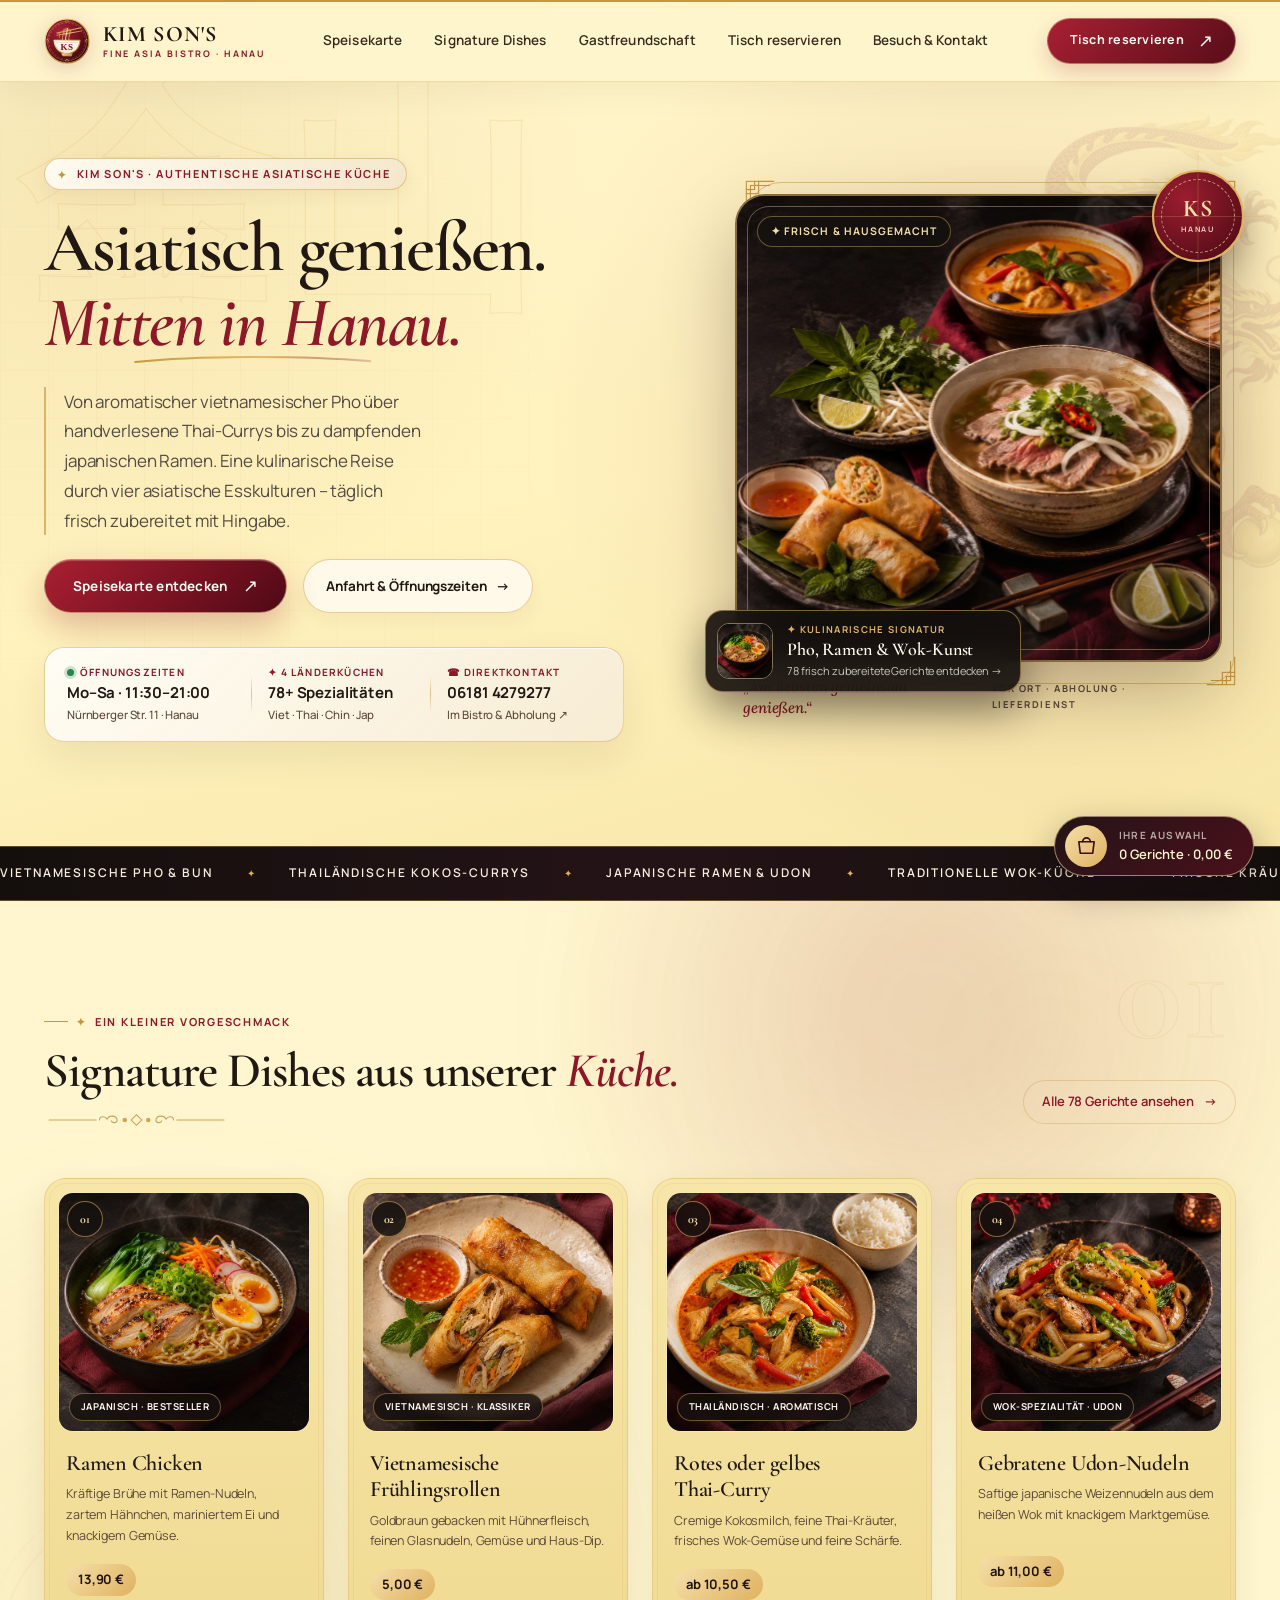
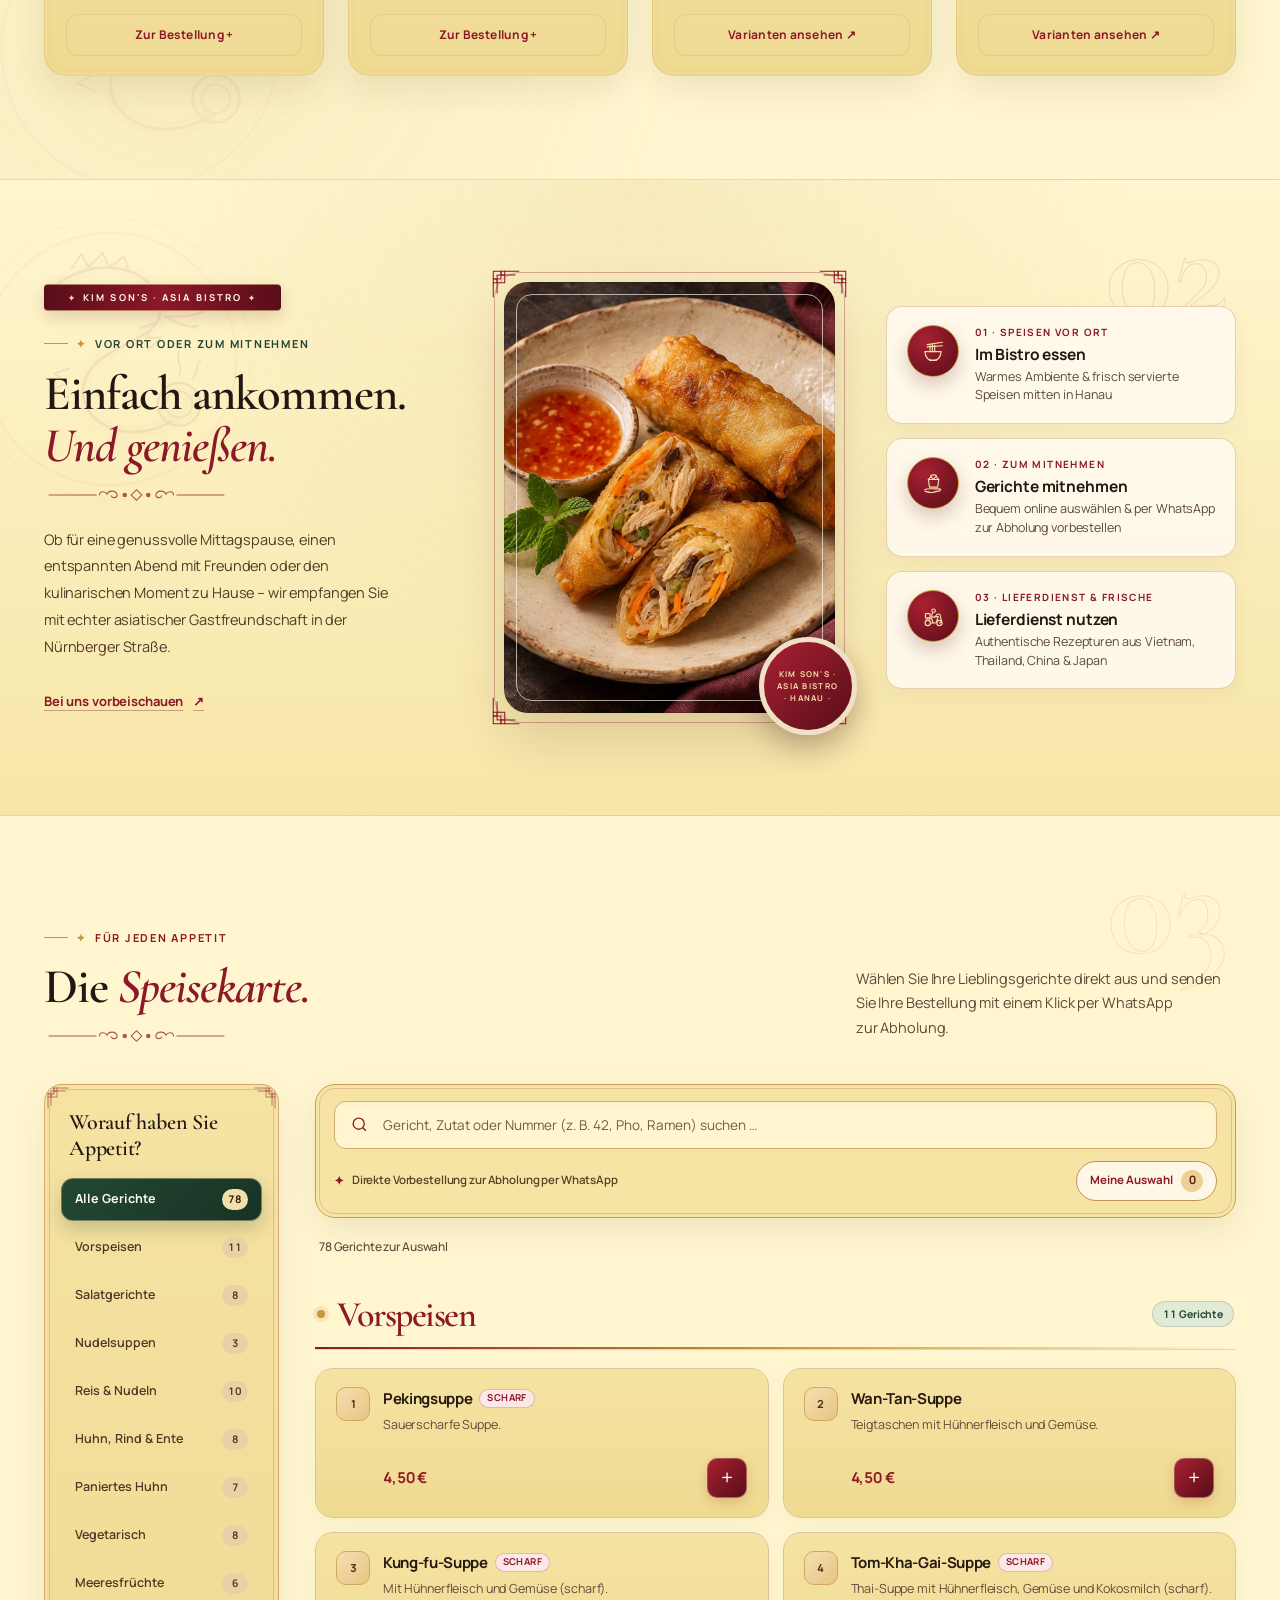
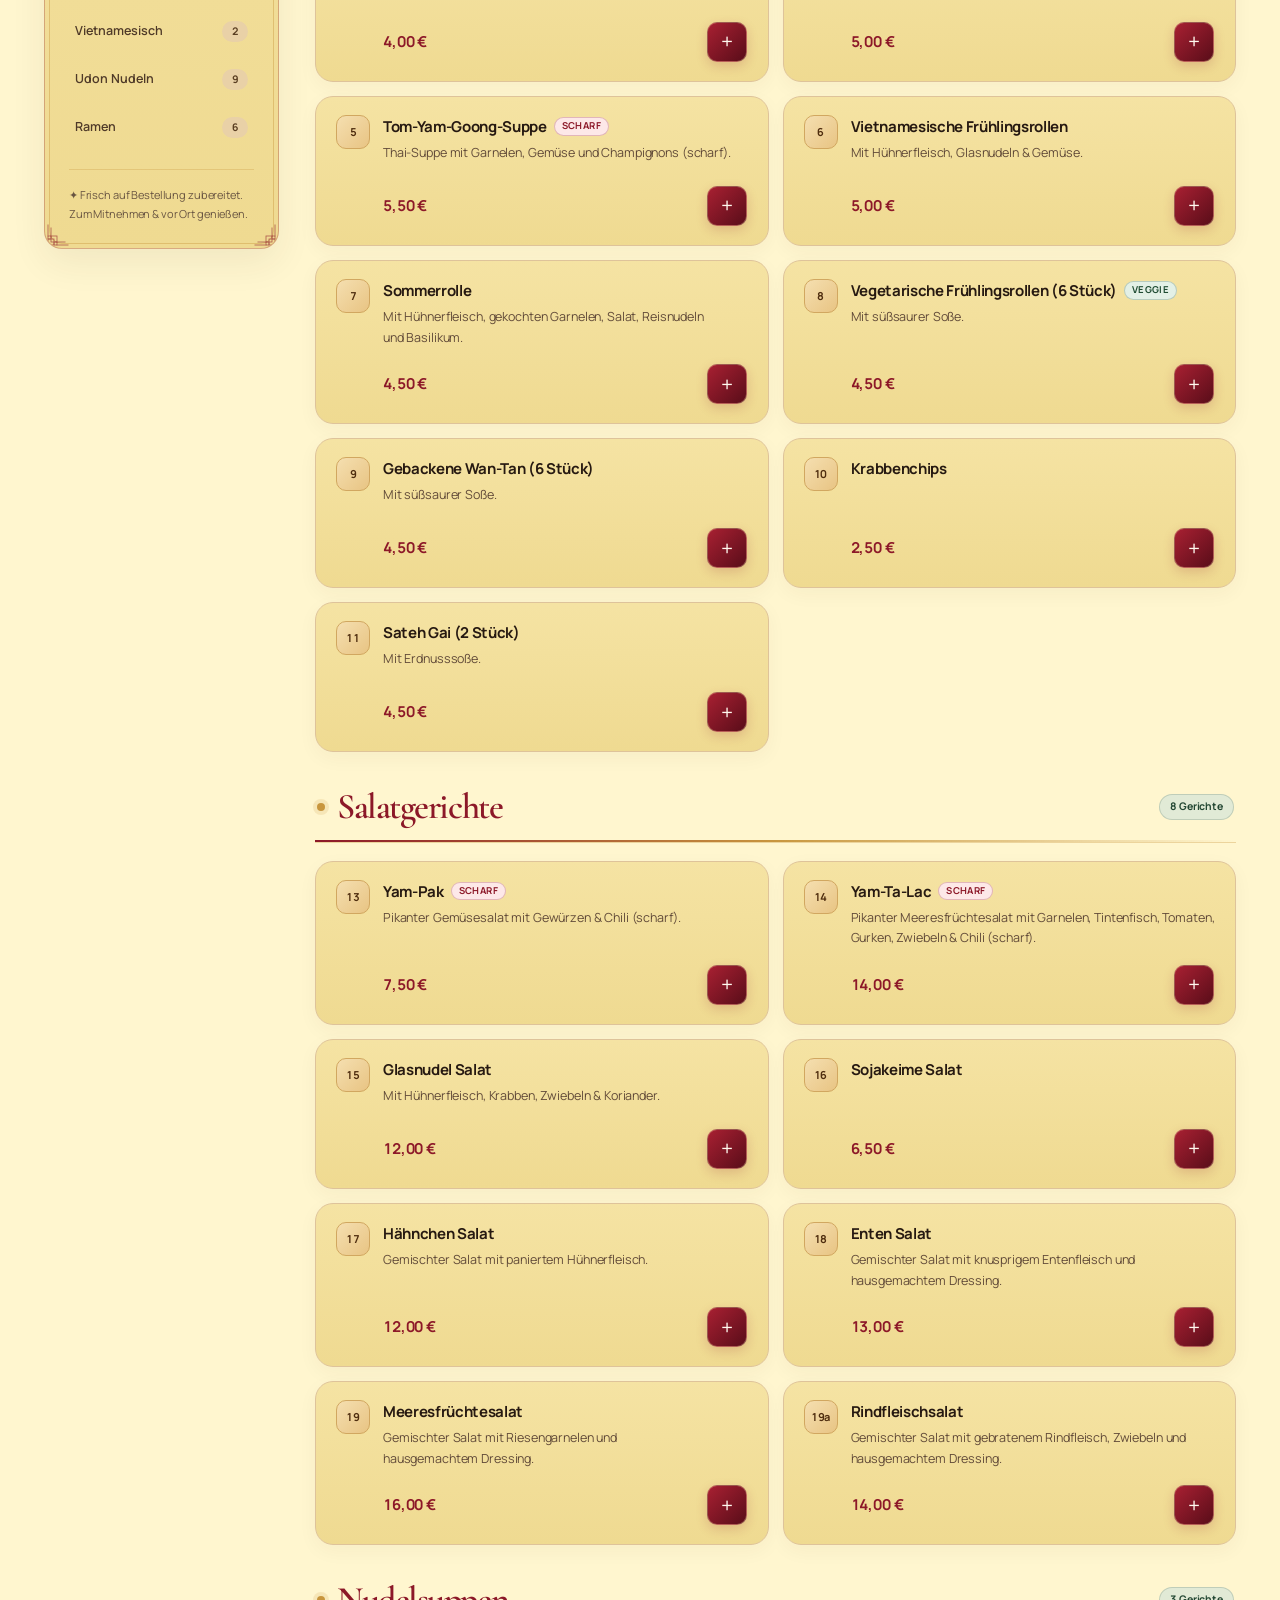
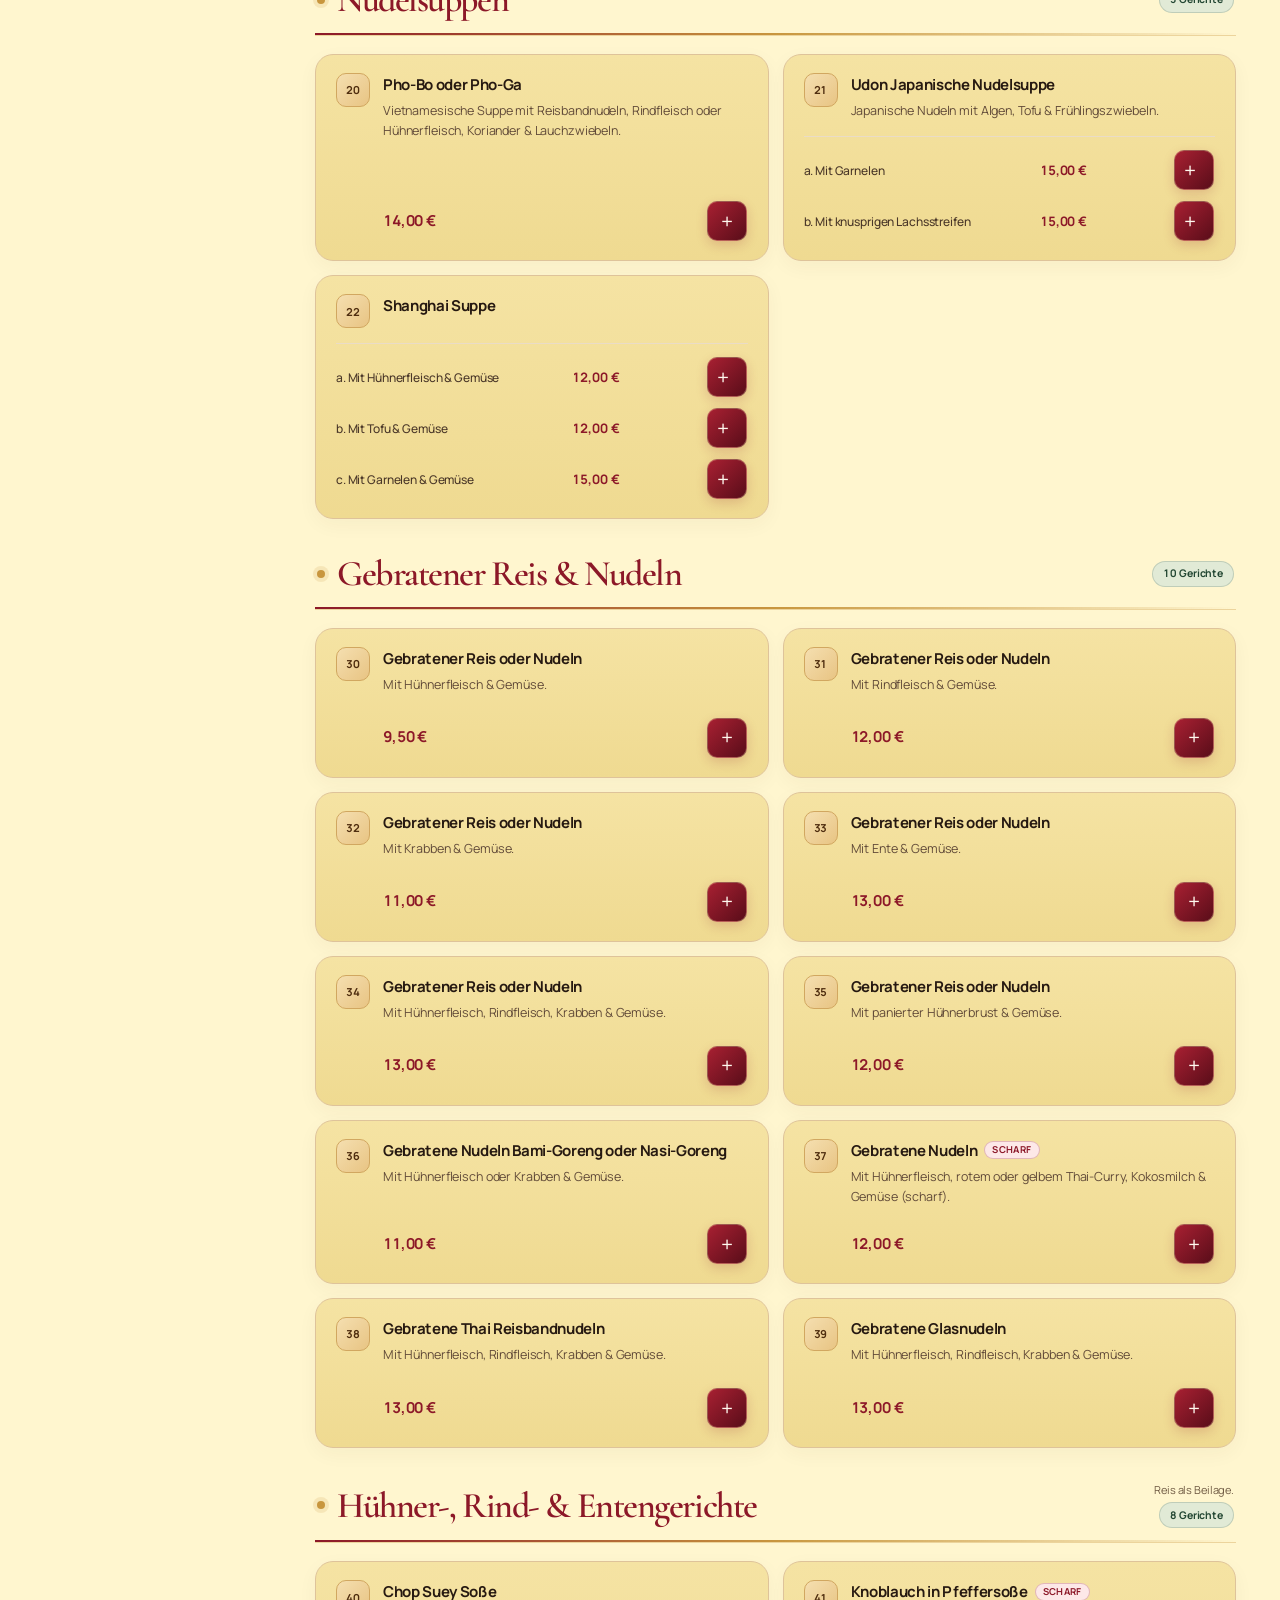
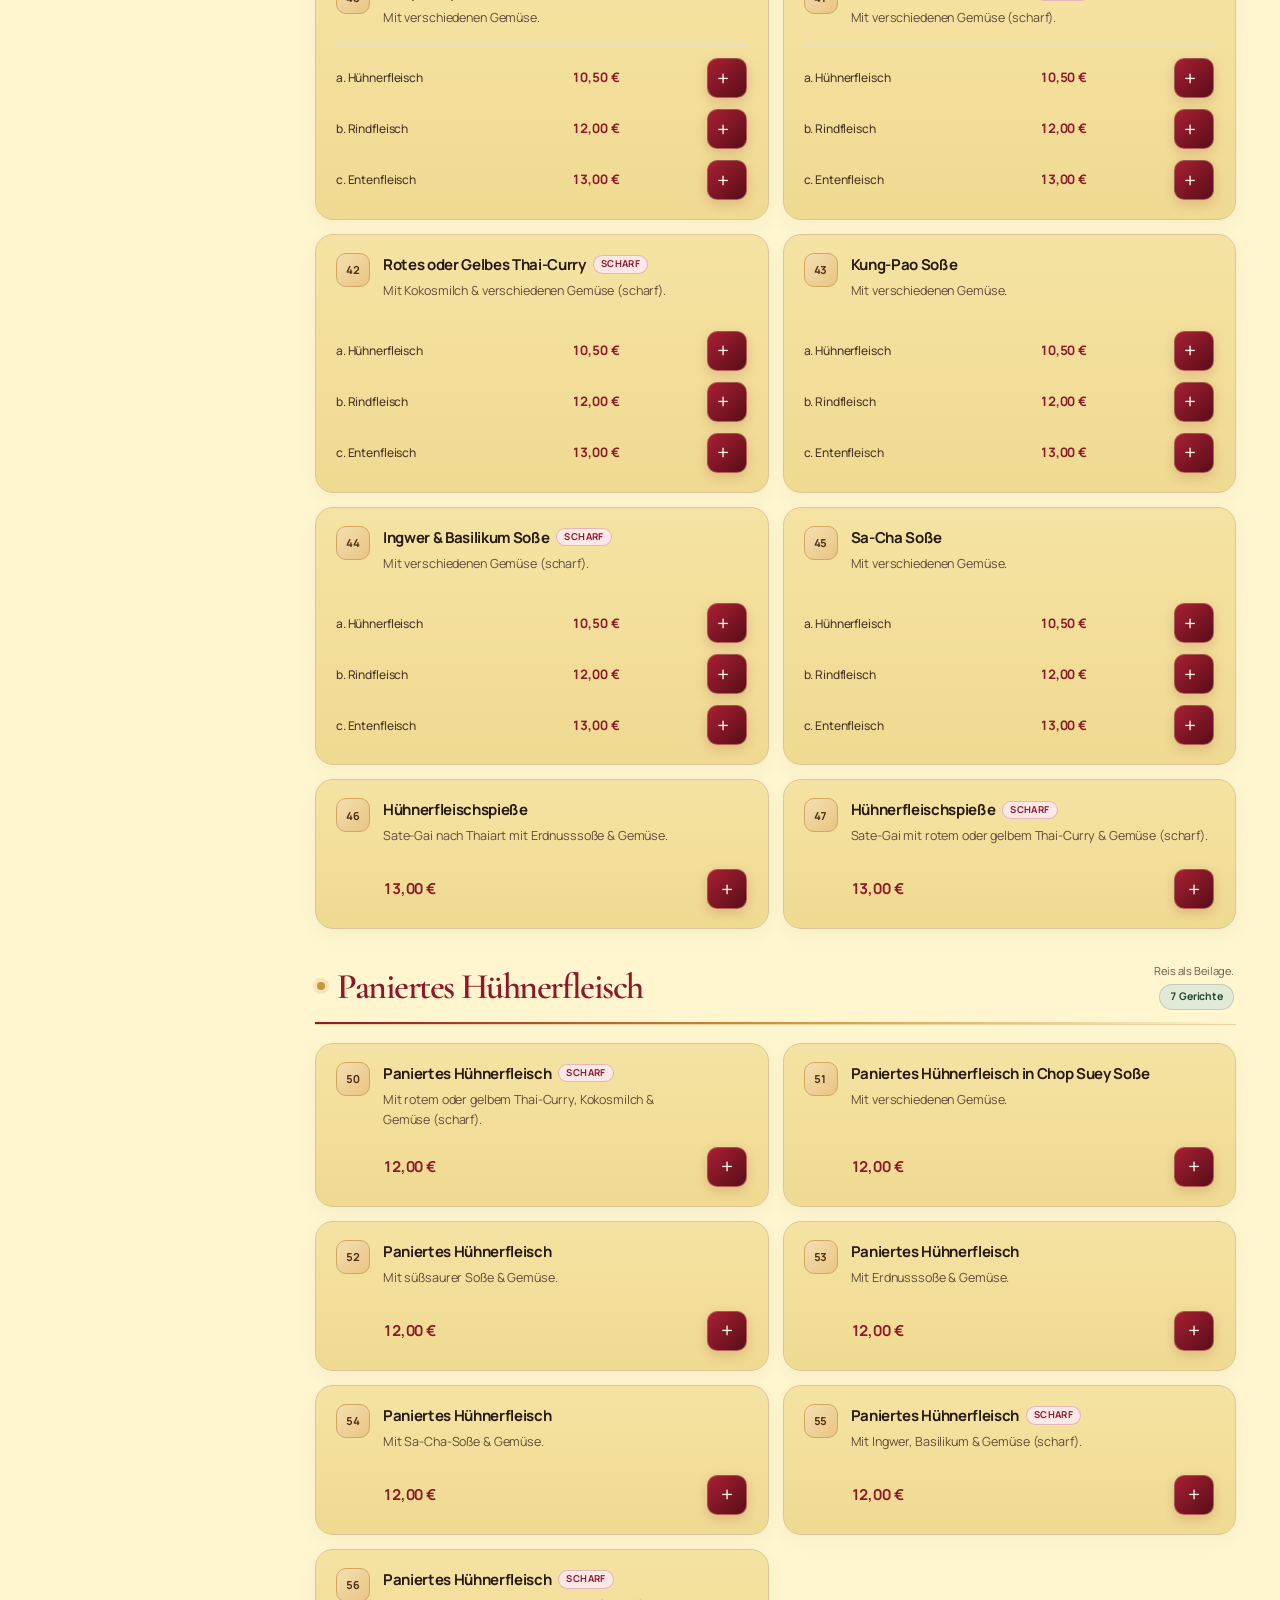
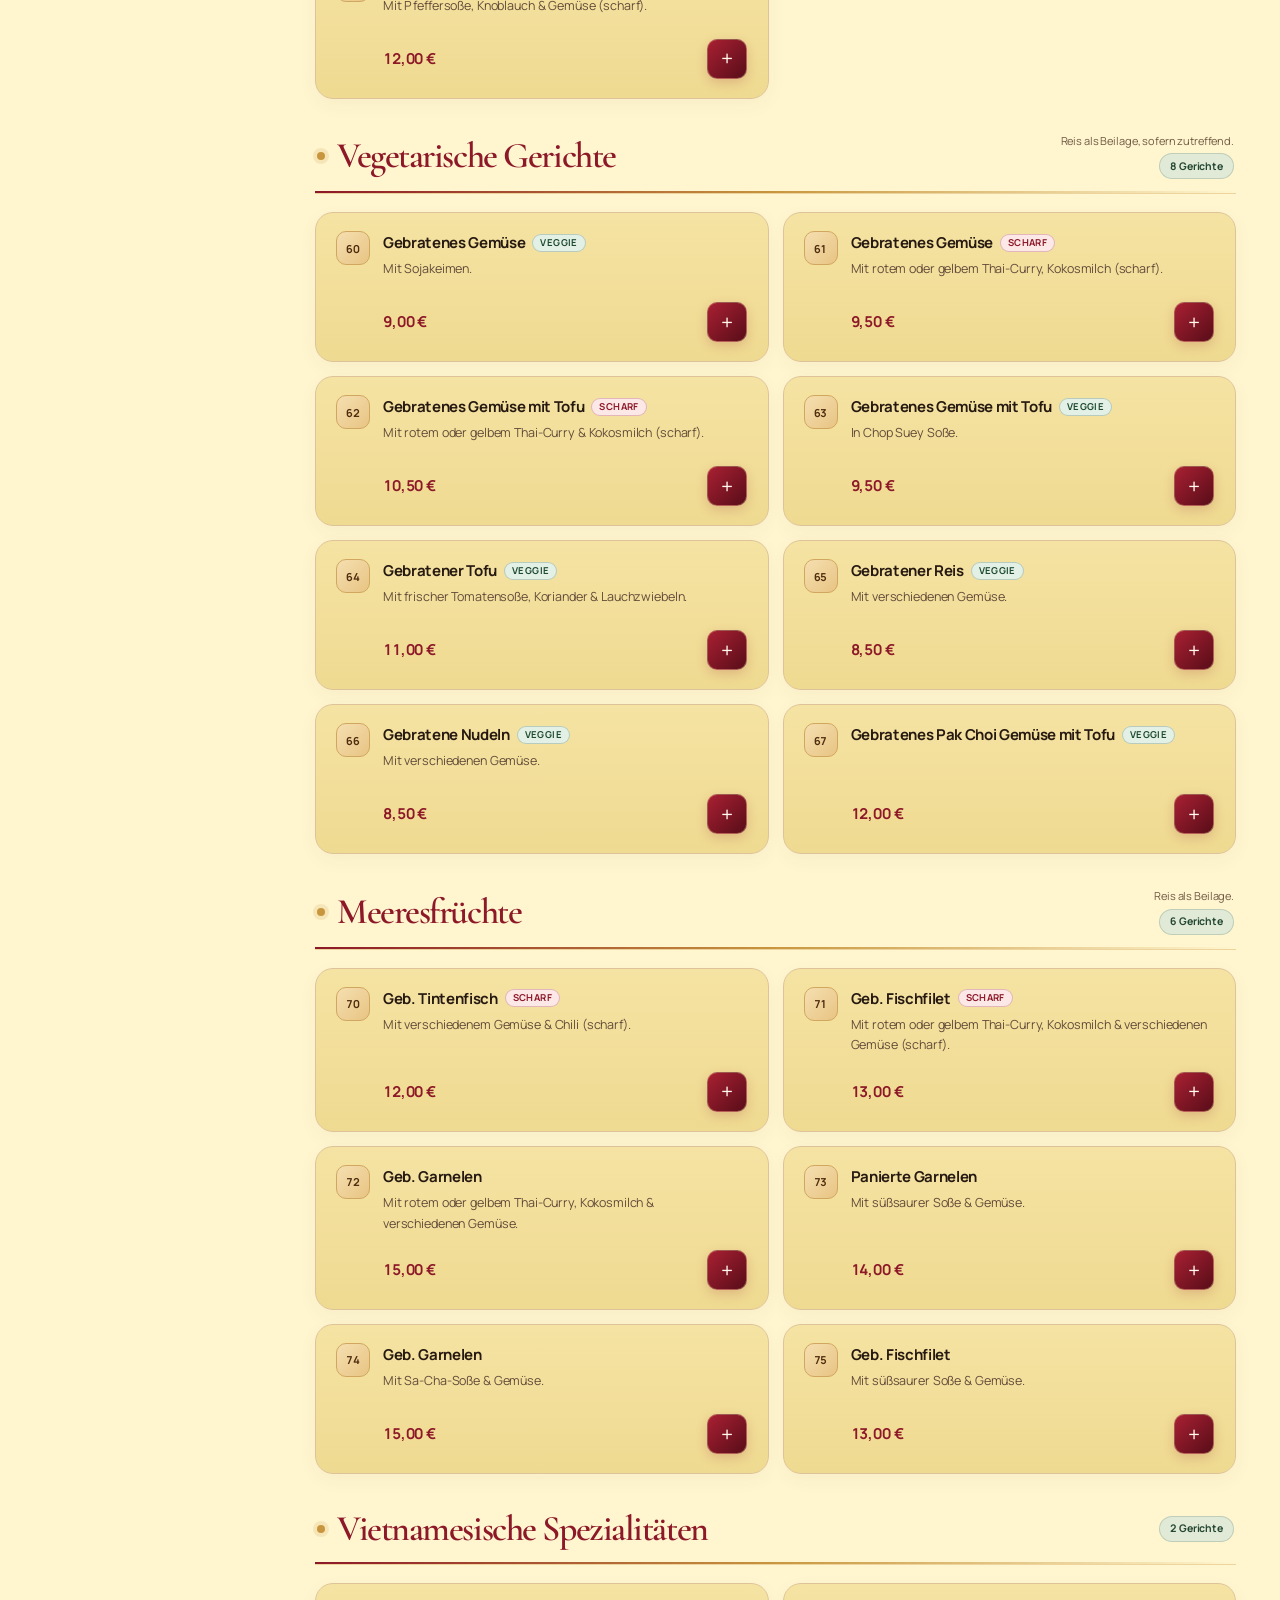
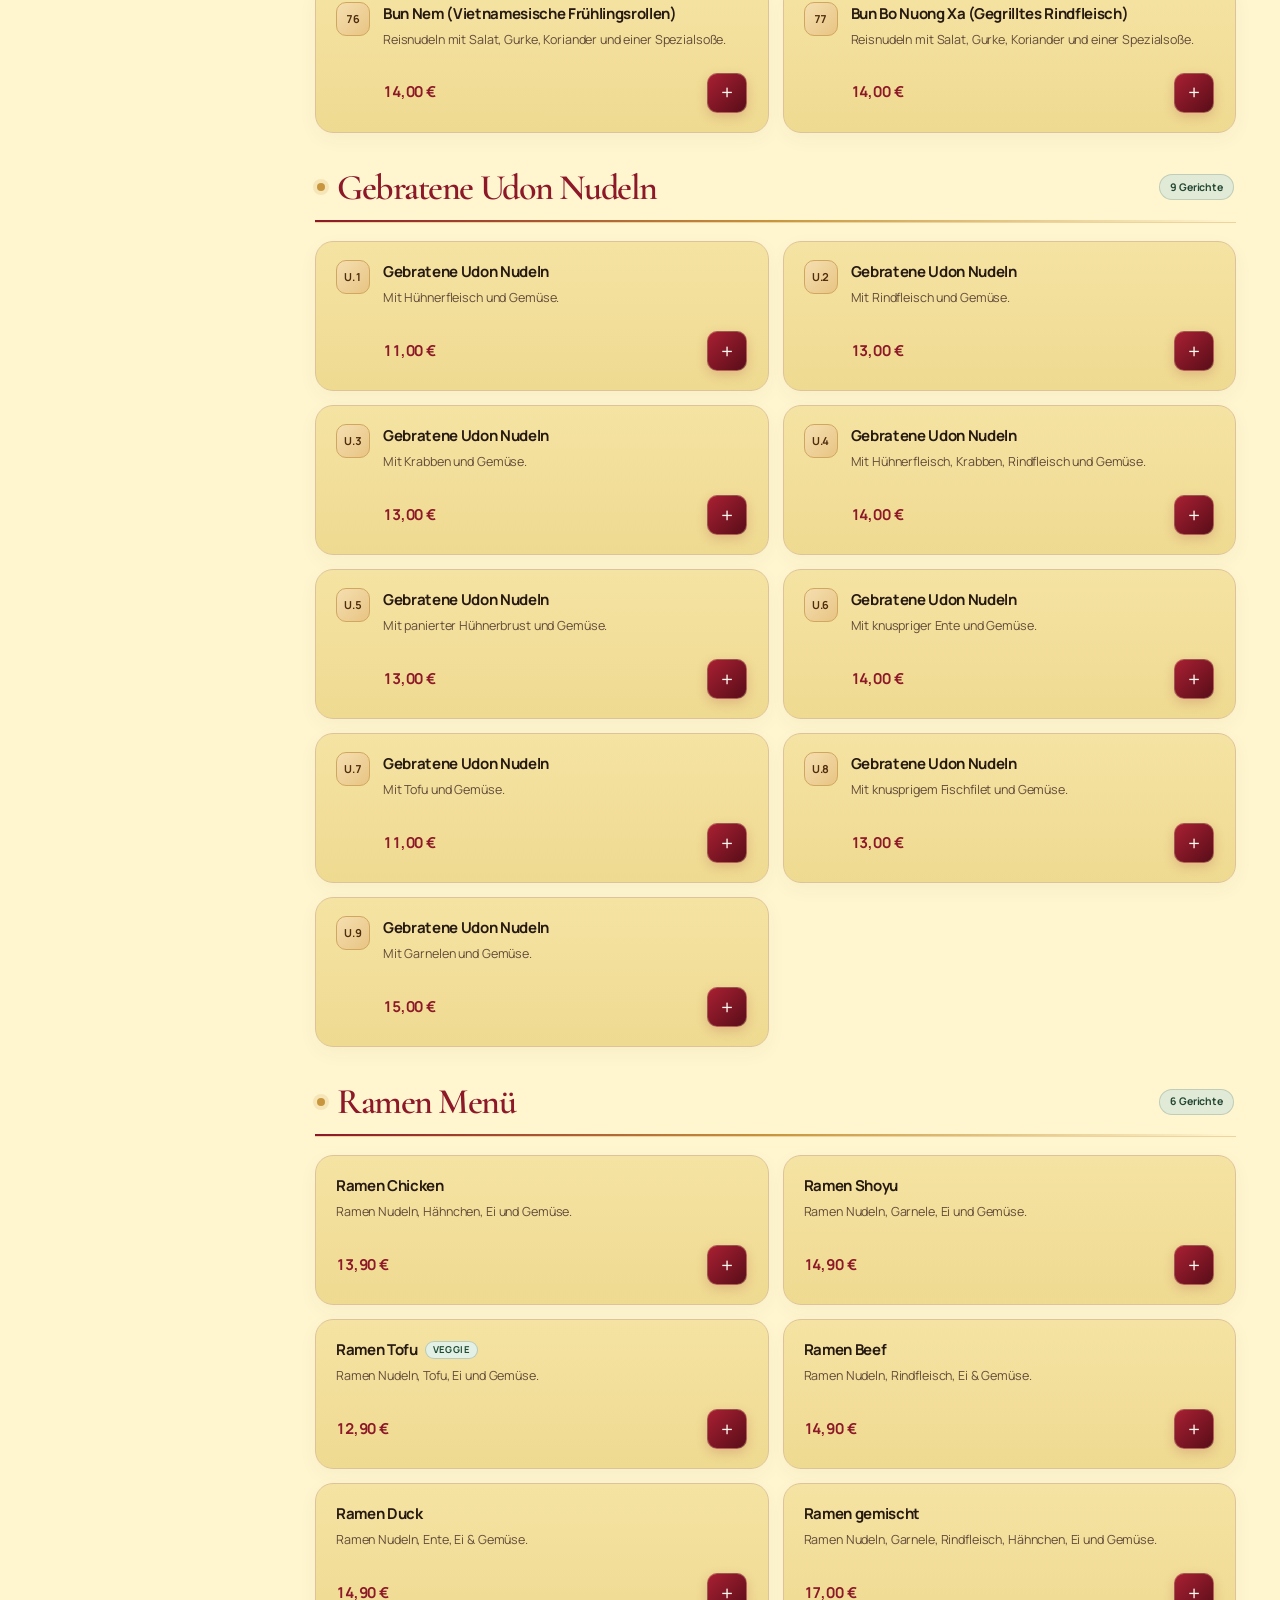
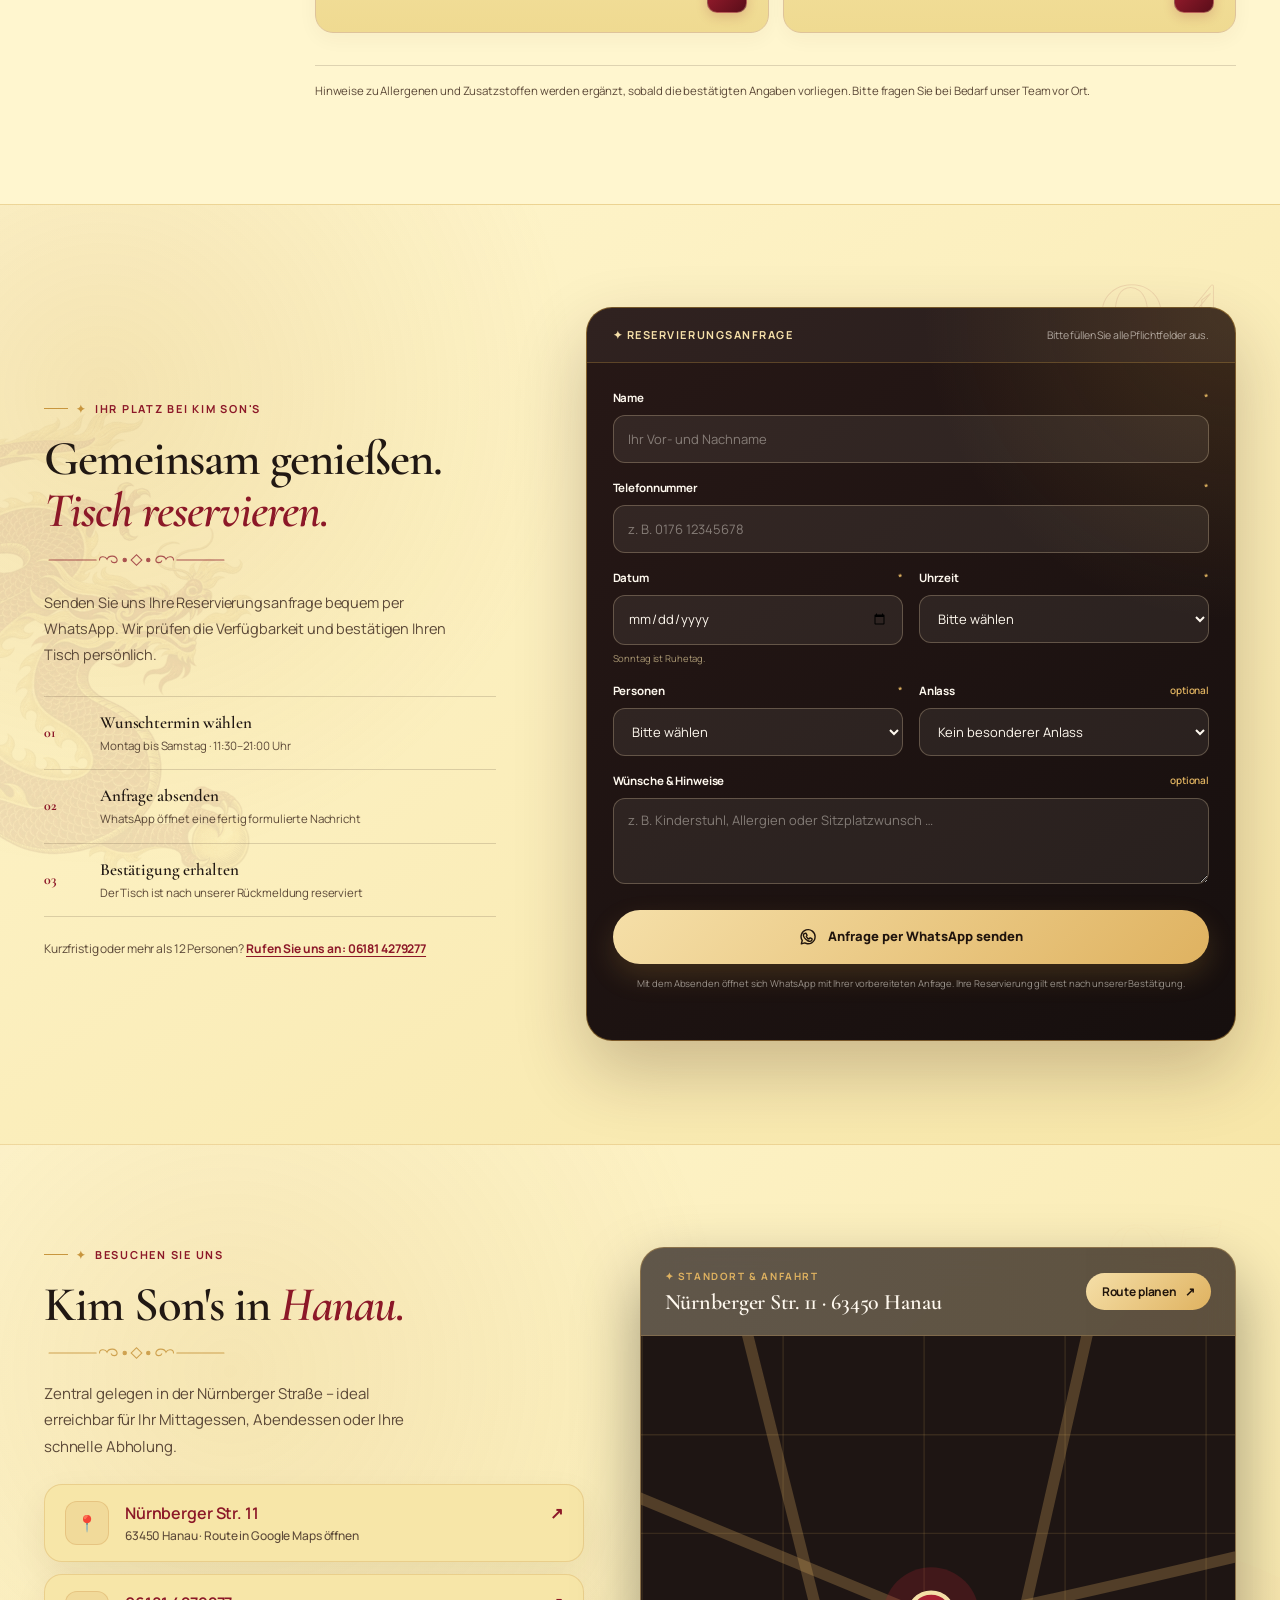
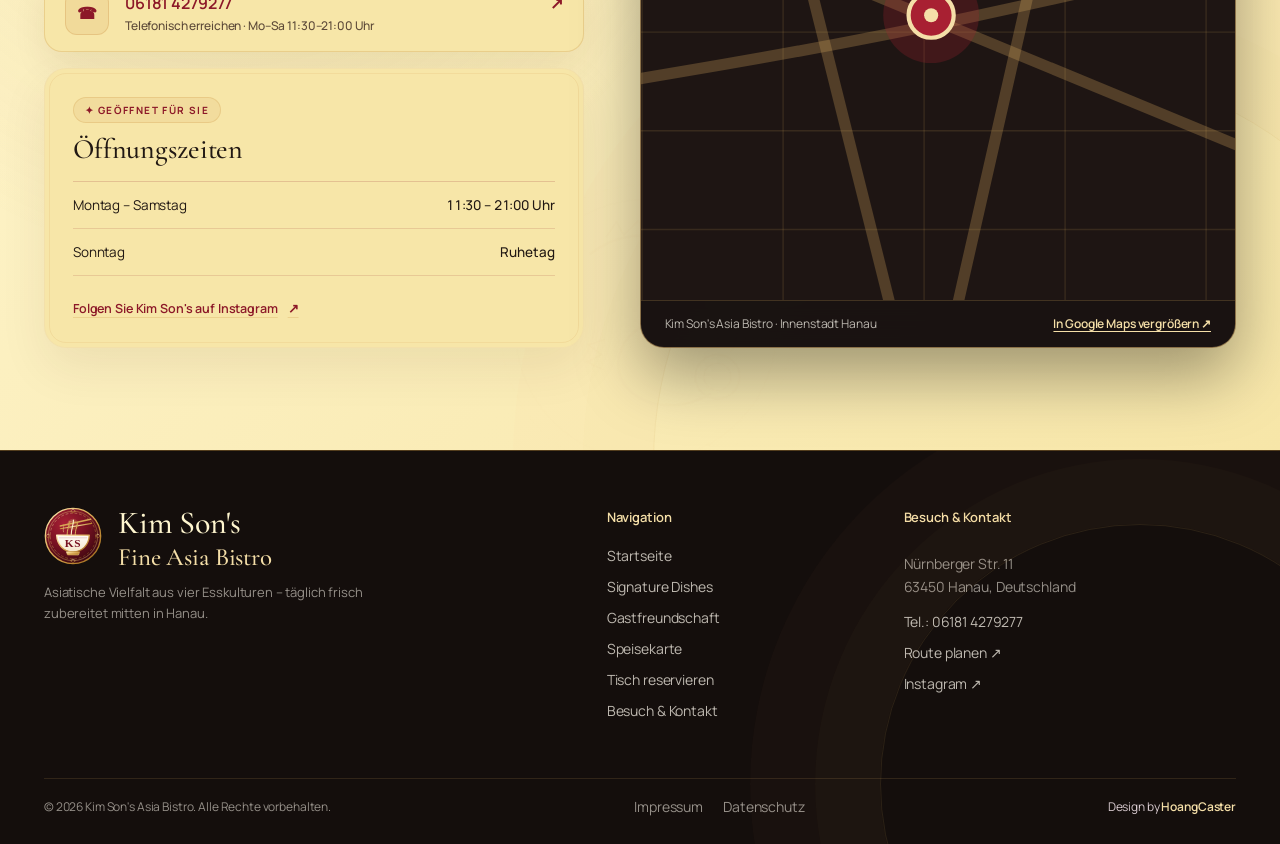
==== commit 631d4edd: "upload" ====
--- a/index.html
+++ b/index.html
@@ -3,7 +3,7 @@
 <head>
   <meta charset="utf-8">
   <meta name="viewport" content="width=device-width, initial-scale=1, viewport-fit=cover">
-  <meta name="theme-color" content="#161210">
+  <meta name="theme-color" content="#fff6cf">
   <meta name="page-type" content="place">
   <meta name="site-kind" content="other">
   <meta name="page-kind" content="place">
--- a/css/bistro.css
+++ b/css/bistro.css
@@ -1,8 +1,10 @@
-/* Contemporary Asian Fine-Dining Bistro: Silk Ivory, Obsidian Lacquer, Imperial Wine & Antique Gold */
+/* Pale yellow paper and wine accents inspired by the printed menu. */
 :root {
-  --cream: #fbf6ed;
-  --paper: #f2e7d3;
-  --paper-deep: #e6d5b8;
+  --cream: #fff6cf;
+  --paper: #f7e6a8;
+  --paper-deep: #efda91;
+  --menu-paper: #f5e3a3;
+  --menu-paper-deep: #efda91;
   --lacquer: #15110f;
   --lacquer-soft: #211916;
   --wine: #8c1828;
@@ -59,7 +61,7 @@
 .site-header.is-scrolled {
   height: var(--header-h);
   padding-inline: max(44px, calc((100vw - 1220px) / 2));
-  background: rgba(251, 246, 237, 0.9);
+  background: rgba(255, 246, 207, 0.9);
   backdrop-filter: blur(20px) saturate(1.2);
   border-bottom: 1px solid rgba(200, 150, 62, 0.28);
   box-shadow: inset 0 2px 0 var(--gold), 0 10px 34px rgba(33, 20, 14, 0.05);
@@ -67,7 +69,7 @@
 }
 
 .site-header.is-scrolled {
-  background: rgba(251, 246, 237, 0.96);
+  background: rgba(255, 246, 207, 0.96);
   box-shadow: inset 0 2px 0 var(--gold), 0 14px 38px rgba(33, 20, 14, 0.09);
 }
 
@@ -217,7 +219,7 @@
   background:
     radial-gradient(circle at 8% 18%, rgba(200, 150, 62, 0.16), transparent 36%),
     radial-gradient(circle at 78% 48%, rgba(140, 24, 40, 0.11), transparent 42%),
-    linear-gradient(165deg, #fefbf6 0%, #faf3e6 55%, #f1e3cb 100%);
+    linear-gradient(165deg, var(--cream) 0%, #fff2bd 55%, var(--paper) 100%);
   overflow: hidden;
 }
 
@@ -807,10 +809,10 @@
    -------------------------------------------------------------------------- */
 .specialties {
   background:
-    radial-gradient(circle at 82% 18%, rgba(140, 24, 40, 0.22), transparent 40%),
+    radial-gradient(circle at 82% 18%, rgba(200, 150, 62, 0.08), transparent 40%),
     radial-gradient(circle at 14% 80%, rgba(200, 150, 62, 0.12), transparent 38%),
-    linear-gradient(180deg, #16110f 0%, #1d1513 100%);
-  color: var(--cream);
+    var(--cream);
+  color: var(--ink);
   border-bottom: 1px solid rgba(200, 150, 62, 0.3);
 }
 
@@ -824,7 +826,7 @@
 }
 
 .specialties .eyebrow {
-  color: var(--gold-bright);
+  color: var(--wine);
 }
 
 .section-heading {
@@ -833,16 +835,16 @@
 }
 
 .specialties .section-heading h2 {
-  color: #fbf5ea;
+  color: var(--ink);
 }
 
 .specialties .section-heading h2 em {
-  color: var(--gold-pale);
+  color: var(--wine);
   font-style: italic;
 }
 
 .specialties .text-link {
-  color: var(--gold-pale);
+  color: var(--wine);
   font-size: 13px;
   padding: 10px 18px;
   border: 1px solid rgba(214, 168, 93, 0.38);
@@ -870,19 +872,19 @@
   flex-direction: column;
   padding: 13px;
   overflow: hidden;
-  background: linear-gradient(180deg, rgba(255, 249, 240, 0.07) 0%, rgba(255, 249, 240, 0.025) 100%);
+  background: linear-gradient(180deg, var(--paper), var(--paper-deep));
   border: 1px solid rgba(214, 168, 93, 0.34);
   outline: 1px solid rgba(214, 168, 93, 0.16);
   outline-offset: -6px;
   border-radius: 22px;
-  box-shadow: 0 20px 44px rgba(0, 0, 0, 0.32);
+  box-shadow: 0 14px 32px rgba(64, 40, 16, 0.09);
   transition: transform 0.32s ease, border-color 0.32s ease, box-shadow 0.32s ease;
 }
 
 .food-card:hover {
   transform: translateY(-6px) !important;
   border-color: rgba(214, 168, 93, 0.65);
-  box-shadow: 0 28px 60px rgba(0, 0, 0, 0.48);
+  box-shadow: 0 20px 40px rgba(64, 40, 16, 0.15);
 }
 
 .food-card-number {
@@ -951,14 +953,14 @@
 }
 
 .food-card-body h3 {
-  color: #fff8ed;
+  color: var(--ink);
   font: 600 22px/1.2 var(--display);
   letter-spacing: -0.01em;
   min-height: 0;
 }
 
 .food-card-body p {
-  color: rgba(251, 246, 237, 0.72);
+  color: var(--muted);
   font-size: 12.5px;
   min-height: 44px;
   margin-top: 8px;
@@ -986,7 +988,7 @@
   margin-top: 14px;
   min-height: 42px;
   padding: 9px 14px;
-  color: var(--gold-pale);
+  color: var(--wine);
   border: 1px solid rgba(214, 168, 93, 0.35);
   border-radius: 12px;
   background: rgba(255, 255, 255, 0.04);
@@ -1009,7 +1011,7 @@
 .about {
   background:
     radial-gradient(circle at 50% 0%, rgba(200, 150, 62, 0.12), transparent 55%),
-    linear-gradient(180deg, #f3e7d3 0%, #ead8bc 100%);
+    linear-gradient(180deg, var(--cream) 0%, var(--paper) 100%);
   border-bottom: 1px solid rgba(185, 143, 78, 0.3);
 }
 
@@ -1235,7 +1237,7 @@
   overflow: hidden;
   background:
     radial-gradient(circle at 8% 20%, rgba(200, 150, 62, 0.18), transparent 34%),
-    linear-gradient(145deg, #fbf6ed 0%, #f2e5cf 100%);
+    linear-gradient(145deg, var(--cream) 0%, var(--paper) 100%);
   border-top: 1px solid rgba(200, 150, 62, 0.28);
 }
 
@@ -1507,8 +1509,8 @@
 .visit {
   background:
     radial-gradient(circle at 18% 25%, rgba(200, 150, 62, 0.15), transparent 40%),
-    linear-gradient(135deg, #4d121d 0%, #2b0b12 58%, #18080b 100%);
-  color: var(--cream);
+    linear-gradient(135deg, var(--cream), var(--paper));
+  color: var(--ink);
   border-top: 1px solid rgba(214, 168, 93, 0.35);
 }
 
@@ -1521,18 +1523,22 @@
 }
 
 .visit-info .eyebrow {
-  color: var(--gold-pale);
+  color: var(--wine);
+}
+
+.visit-info h2 {
+  color: var(--ink);
 }
 
 .visit-info h2 em {
-  color: var(--gold-pale);
+  color: var(--wine);
   font-style: italic;
 }
 
 .visit-lead {
   max-width: 44ch;
   margin: 18px 0 0;
-  color: rgba(251, 246, 237, 0.78);
+  color: var(--muted);
   font-size: 15px;
   line-height: 1.75;
 }
@@ -1564,11 +1570,11 @@
   padding: 16px 20px;
   font-size: 17px;
   font-weight: 600;
-  color: #fff9ef;
-  background: rgba(255, 248, 235, 0.07);
+  color: var(--wine);
+  background: var(--paper);
   border: 1px solid rgba(214, 168, 93, 0.38);
   border-radius: 18px;
-  box-shadow: 0 14px 34px rgba(0, 0, 0, 0.2);
+  box-shadow: 0 14px 34px rgba(64, 40, 16, 0.08);
   transition: transform 0.2s ease, border-color 0.2s ease, background 0.2s ease;
 }
 
@@ -1578,7 +1584,7 @@
 
 .visit-address:hover {
   transform: translateY(-2px);
-  background: rgba(255, 248, 235, 0.12);
+  background: var(--paper-deep);
   border-color: var(--gold-pale);
   text-decoration: none;
 }
@@ -1600,12 +1606,12 @@
   margin-top: 2px;
   font-size: 12px;
   font-weight: 500;
-  color: var(--gold-pale);
+  color: var(--muted);
 }
 
 .visit-address-arrow {
   margin-left: auto;
-  color: var(--gold-pale);
+  color: var(--wine);
   font-size: 18px;
 }
 
@@ -1613,8 +1619,8 @@
   margin-top: 16px;
   padding: 26px 28px;
   border-radius: 22px;
-  box-shadow: 0 20px 48px rgba(0, 0, 0, 0.24);
-  background: rgba(255, 250, 240, 0.06);
+  box-shadow: 0 20px 48px rgba(64, 40, 16, 0.08);
+  background: var(--paper);
   border: 1px solid rgba(236, 213, 172, 0.36);
   outline: 1px solid rgba(214, 168, 93, 0.18);
   outline-offset: -6px;
@@ -1625,7 +1631,7 @@
   display: inline-block;
   margin-bottom: 10px;
   padding: 4px 11px;
-  color: var(--gold-pale);
+  color: var(--wine);
   background: rgba(214, 168, 93, 0.15);
   border: 1px solid rgba(214, 168, 93, 0.35);
   border-radius: 999px;
@@ -1638,22 +1644,24 @@
 .visit-hours h3 {
   font-family: var(--display);
   font-size: 28px;
-  color: #fff9ef;
+  color: var(--ink);
   margin-bottom: 14px;
 }
 
 .visit-hours dl {
   margin-bottom: 18px;
+  border-color: rgba(140, 24, 40, 0.18);
 }
 
 .visit-hours dl div {
   font-size: 13.5px;
   padding: 12px 0;
+  border-color: rgba(140, 24, 40, 0.14);
 }
 
 .visit .text-link {
   font-size: 12.5px;
-  color: var(--gold-pale);
+  color: var(--wine);
 }
 
 /* Embedded Interactive Map Card */
--- a/css/menu.css
+++ b/css/menu.css
@@ -19,7 +19,7 @@
   scrollbar-width: thin;
   scrollbar-color: #d8c4a8 transparent;
   padding: 24px 16px;
-  background: linear-gradient(180deg, #f5ebd9 0%, #efe1c8 100%);
+  background: linear-gradient(180deg, var(--menu-paper), var(--menu-paper-deep));
   border: 1.5px solid rgba(140, 24, 40, 0.28);
   outline: 1px solid rgba(200, 150, 62, 0.42);
   outline-offset: -6px;
@@ -125,7 +125,7 @@
   top: calc(var(--header-h) + 10px);
   margin: 0;
   padding: 16px 18px;
-  background: rgba(243, 229, 203, 0.94);
+  background: rgba(245, 227, 163, 0.96);
   backdrop-filter: blur(16px);
   border: 1.5px solid #c89d5c;
   outline: 1px solid rgba(140, 24, 40, 0.18);
@@ -147,7 +147,7 @@
   height: 48px;
   padding-right: 46px;
   color: var(--ink);
-  background: #fffdf8;
+  background: var(--cream);
   border: 1px solid #d2ad78;
   border-radius: 12px;
   font-size: 13.5px;
@@ -335,7 +335,7 @@
   padding: 18px 20px;
   border: 1px solid #dec39a;
   border-radius: 18px;
-  background: linear-gradient(180deg, #fffdf9 0%, #fcf7ee 100%);
+  background: linear-gradient(180deg, var(--menu-paper), var(--menu-paper-deep));
   box-shadow: 0 6px 20px rgba(64, 40, 16, 0.045);
   transition: border-color 0.2s ease, background 0.2s ease, box-shadow 0.2s ease, transform 0.2s ease;
 }
@@ -354,7 +354,7 @@
 
 .menu-catalog .menu-item:hover {
   padding: 18px 20px;
-  background: #fffdf9;
+  background: var(--menu-paper);
   border-color: #c28e4e;
   box-shadow: 0 14px 32px rgba(64, 40, 16, 0.09);
   transform: translateY(-2px);
@@ -368,7 +368,7 @@
 
 .menu-catalog .menu-item.is-selected {
   border-color: var(--wine);
-  background: linear-gradient(180deg, #fff6e4 0%, #fdeed2 100%);
+  background: linear-gradient(180deg, #f6dfa0, #ebce7f);
   box-shadow: inset 3.5px 0 0 var(--wine), 0 10px 26px rgba(140, 24, 40, 0.09);
 }
 
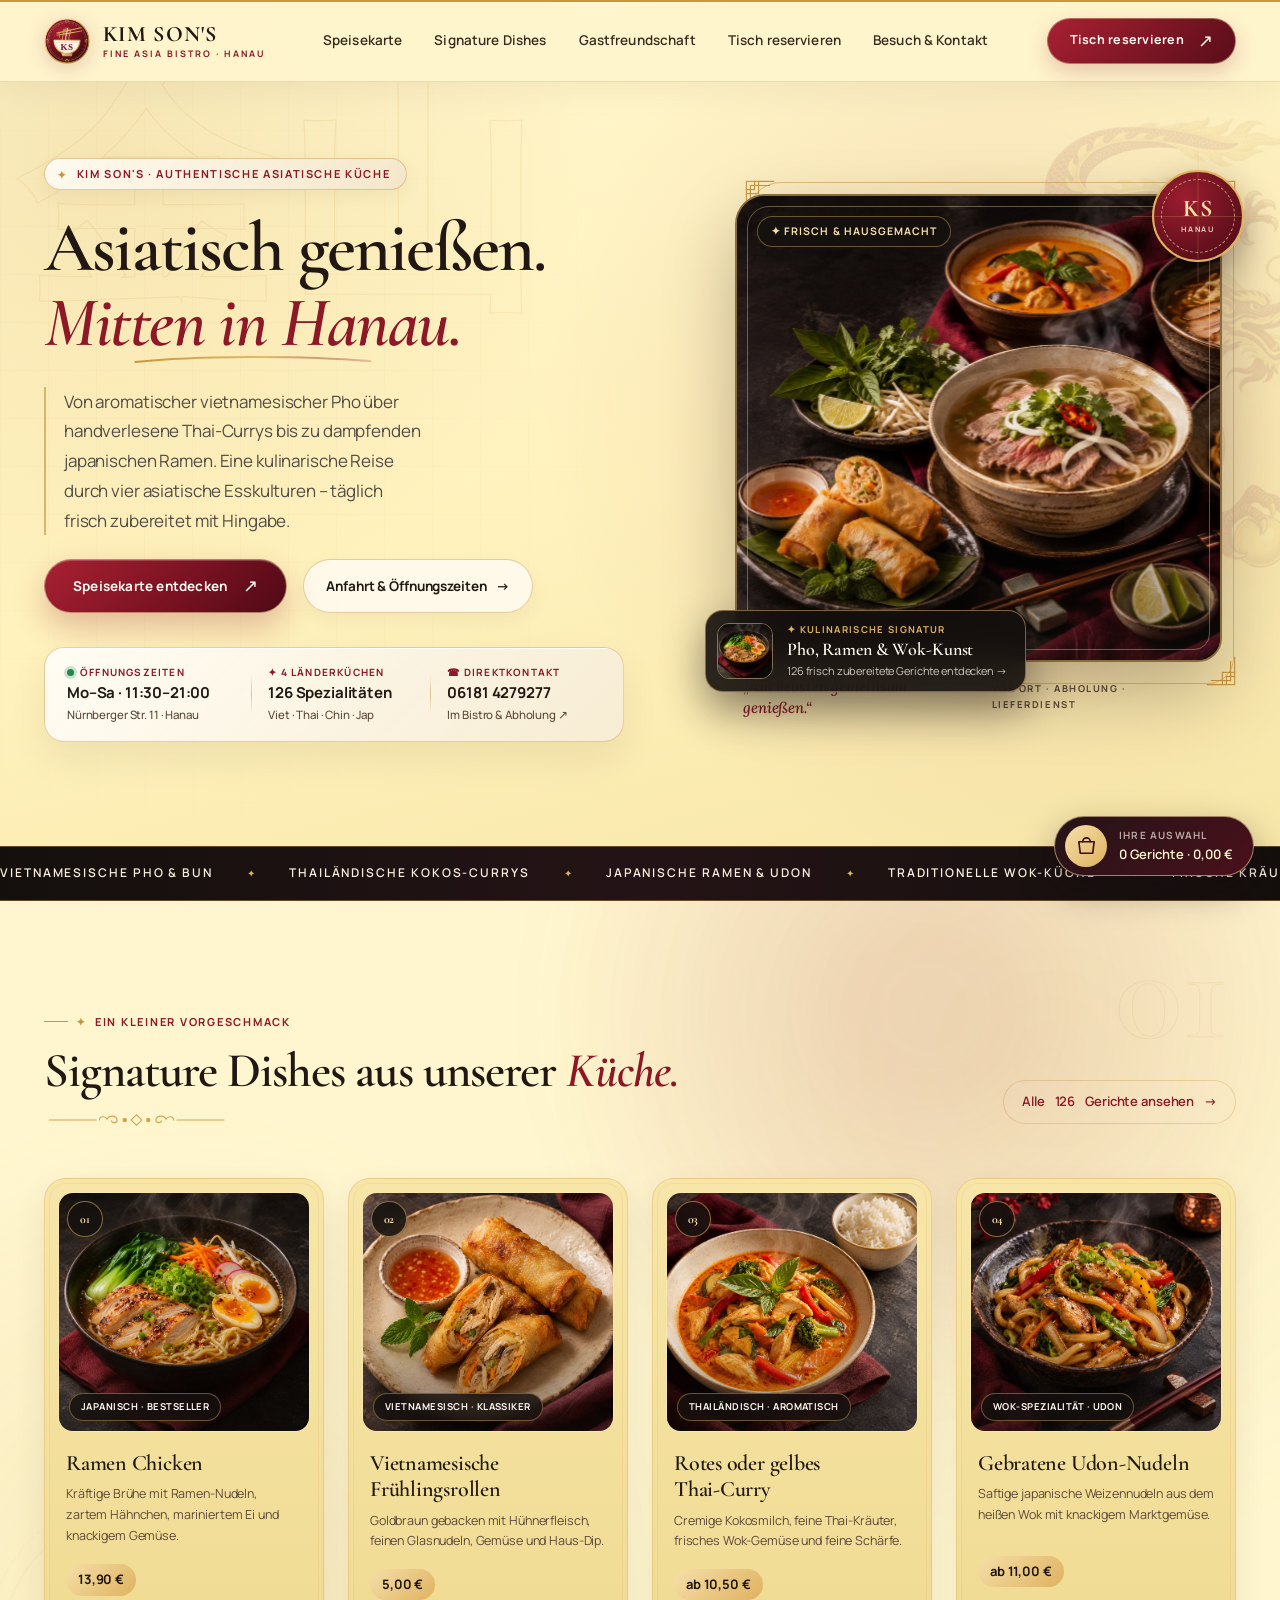
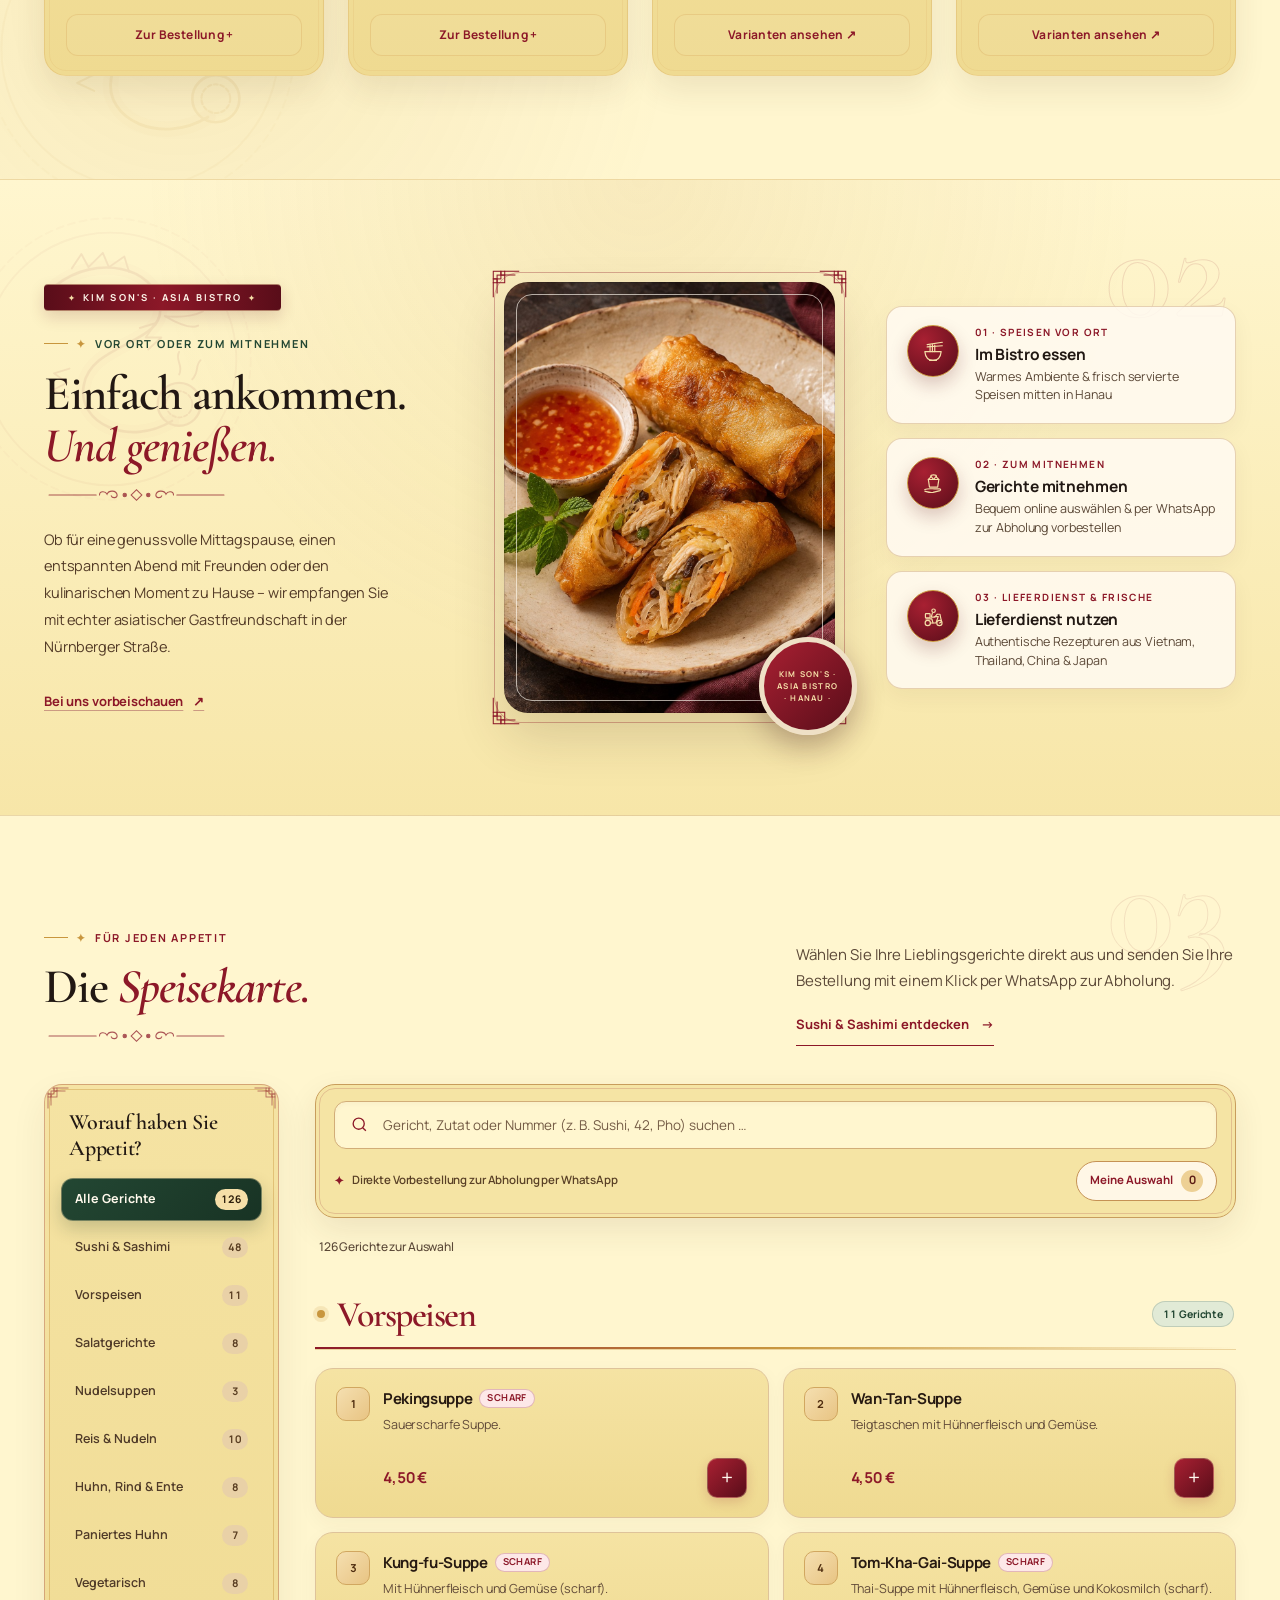
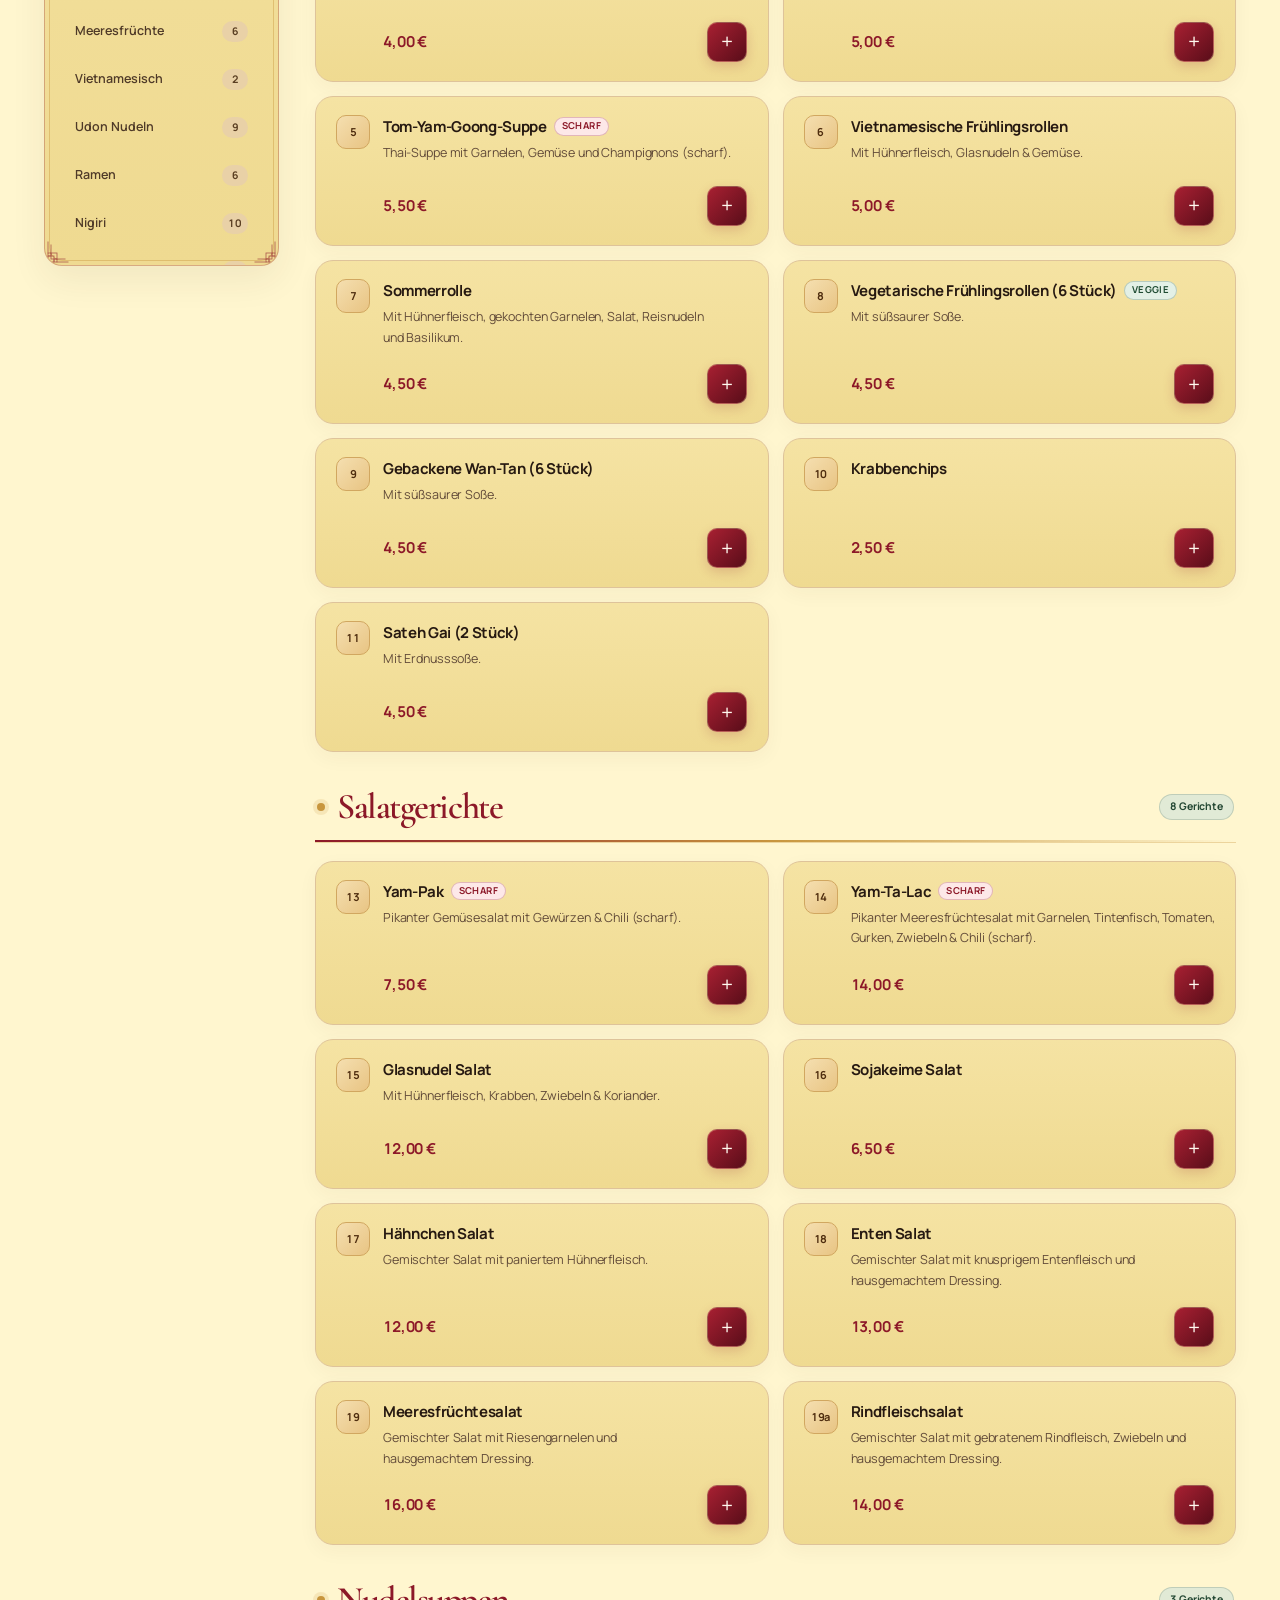
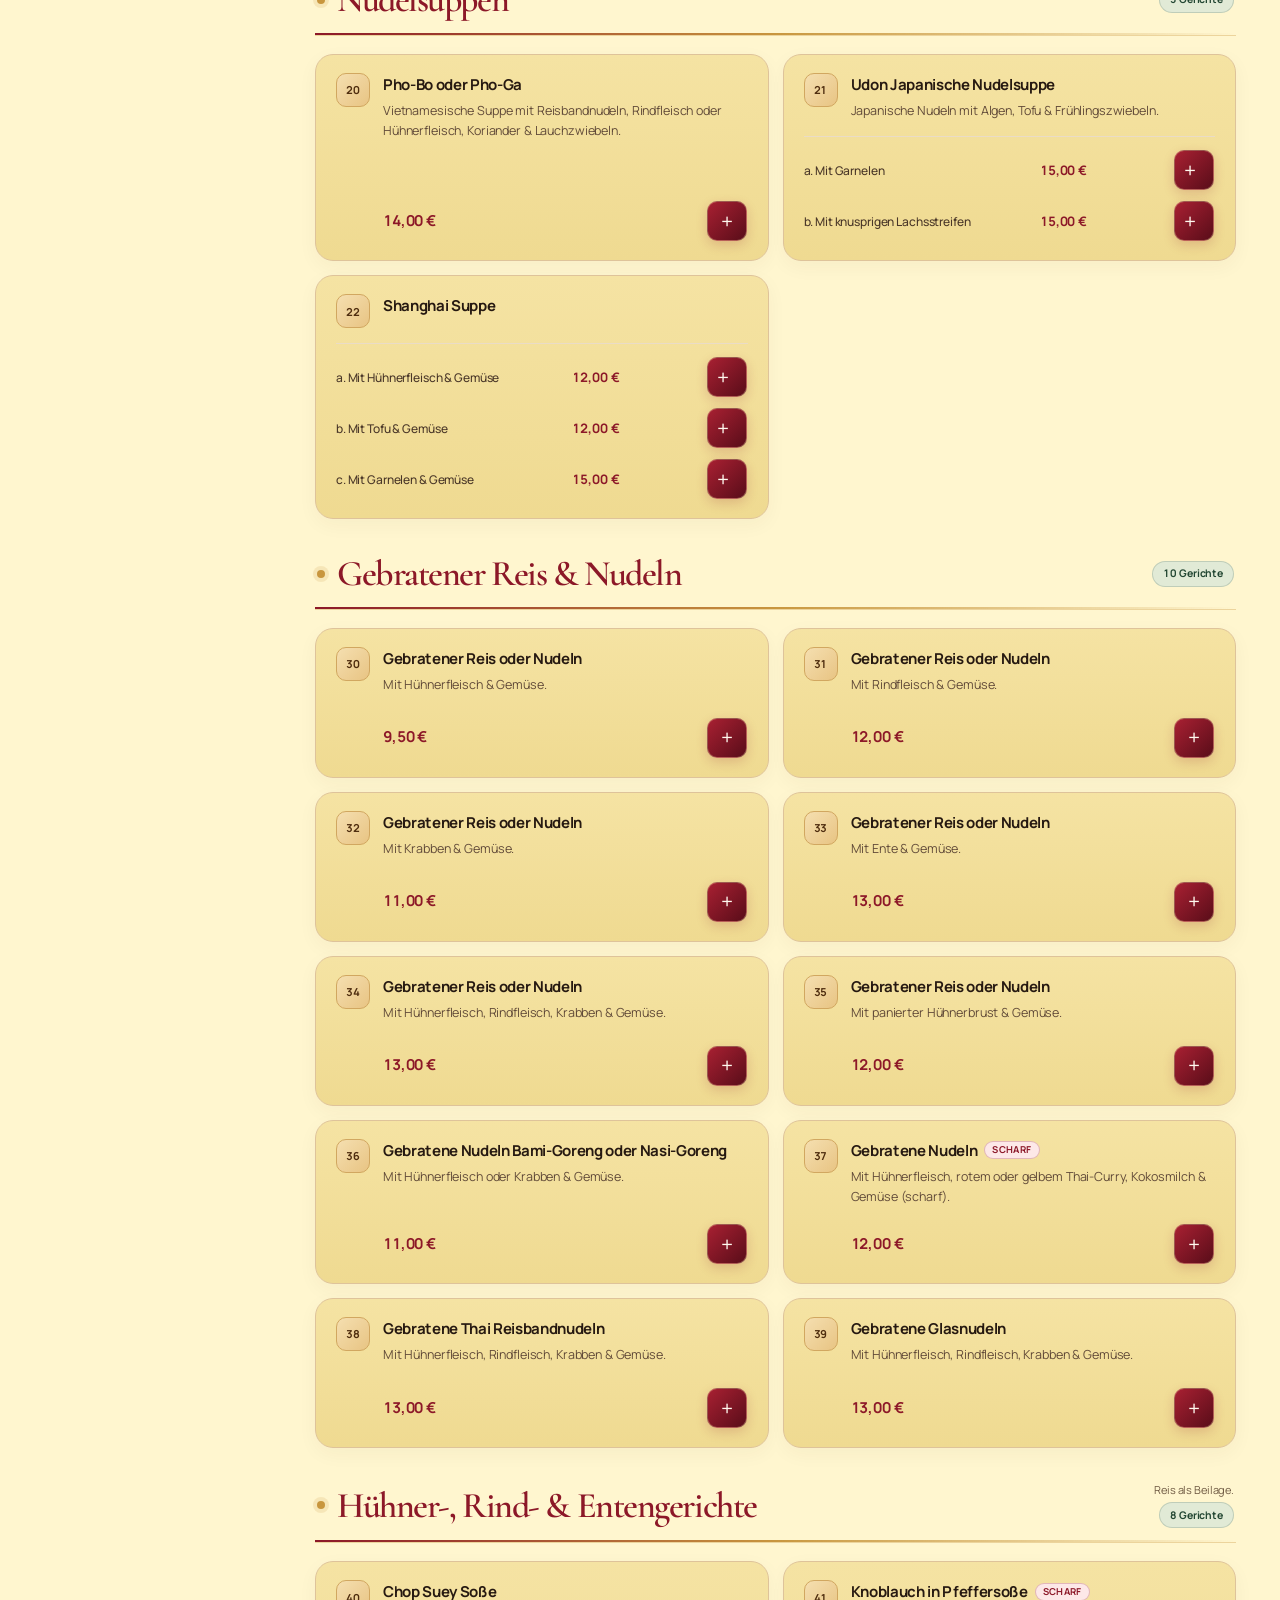
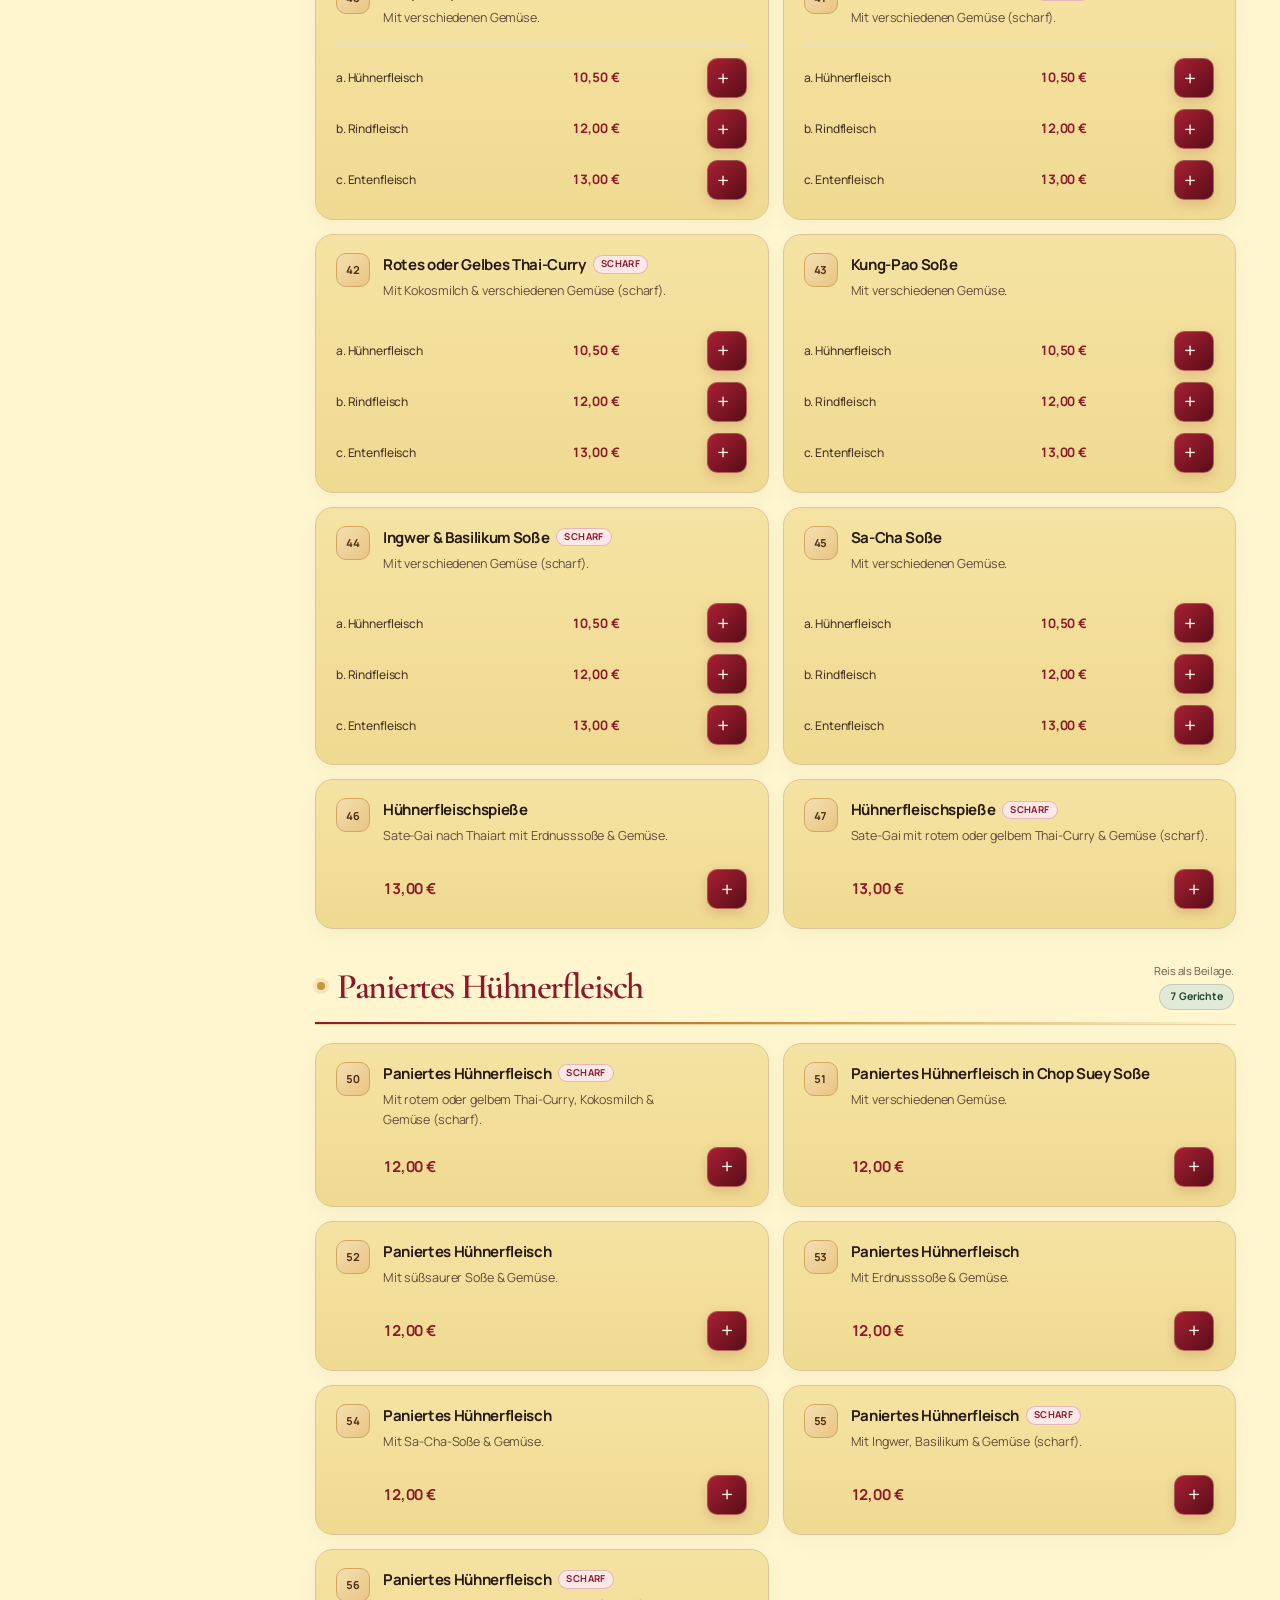
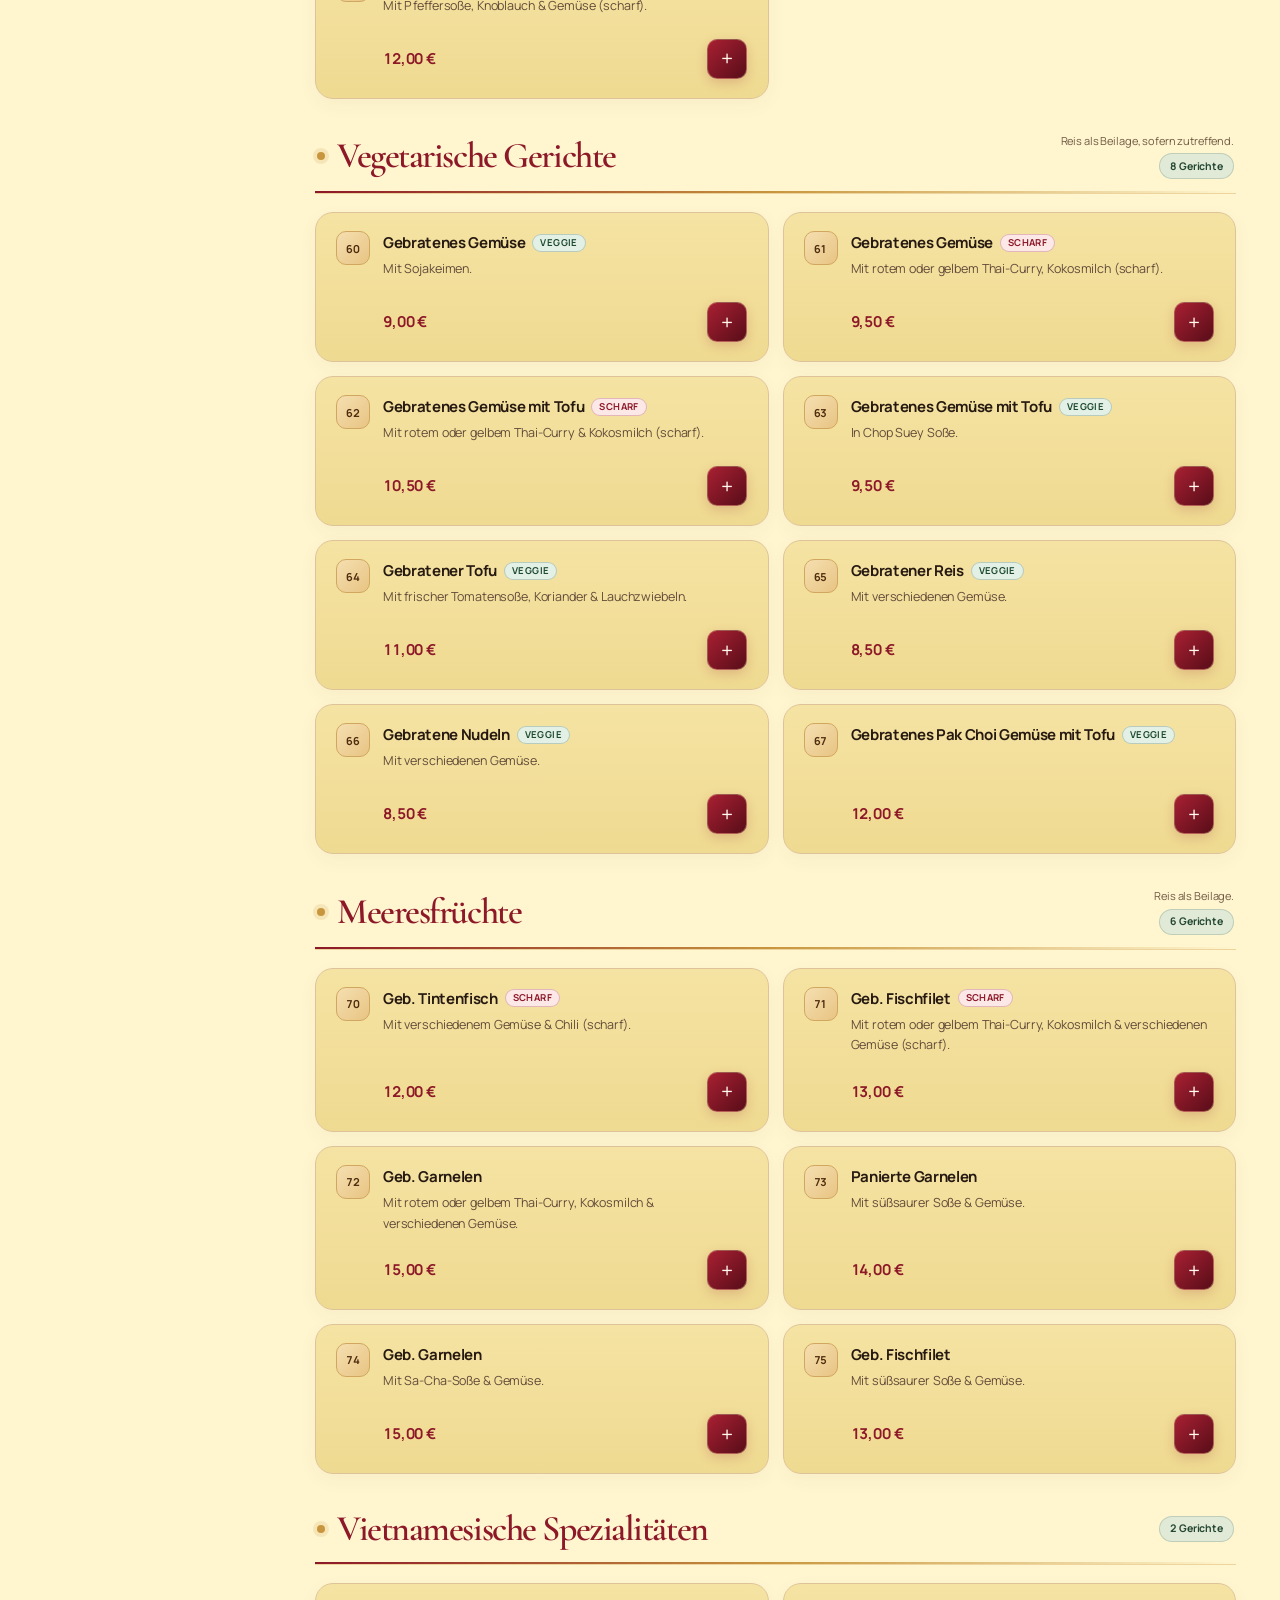
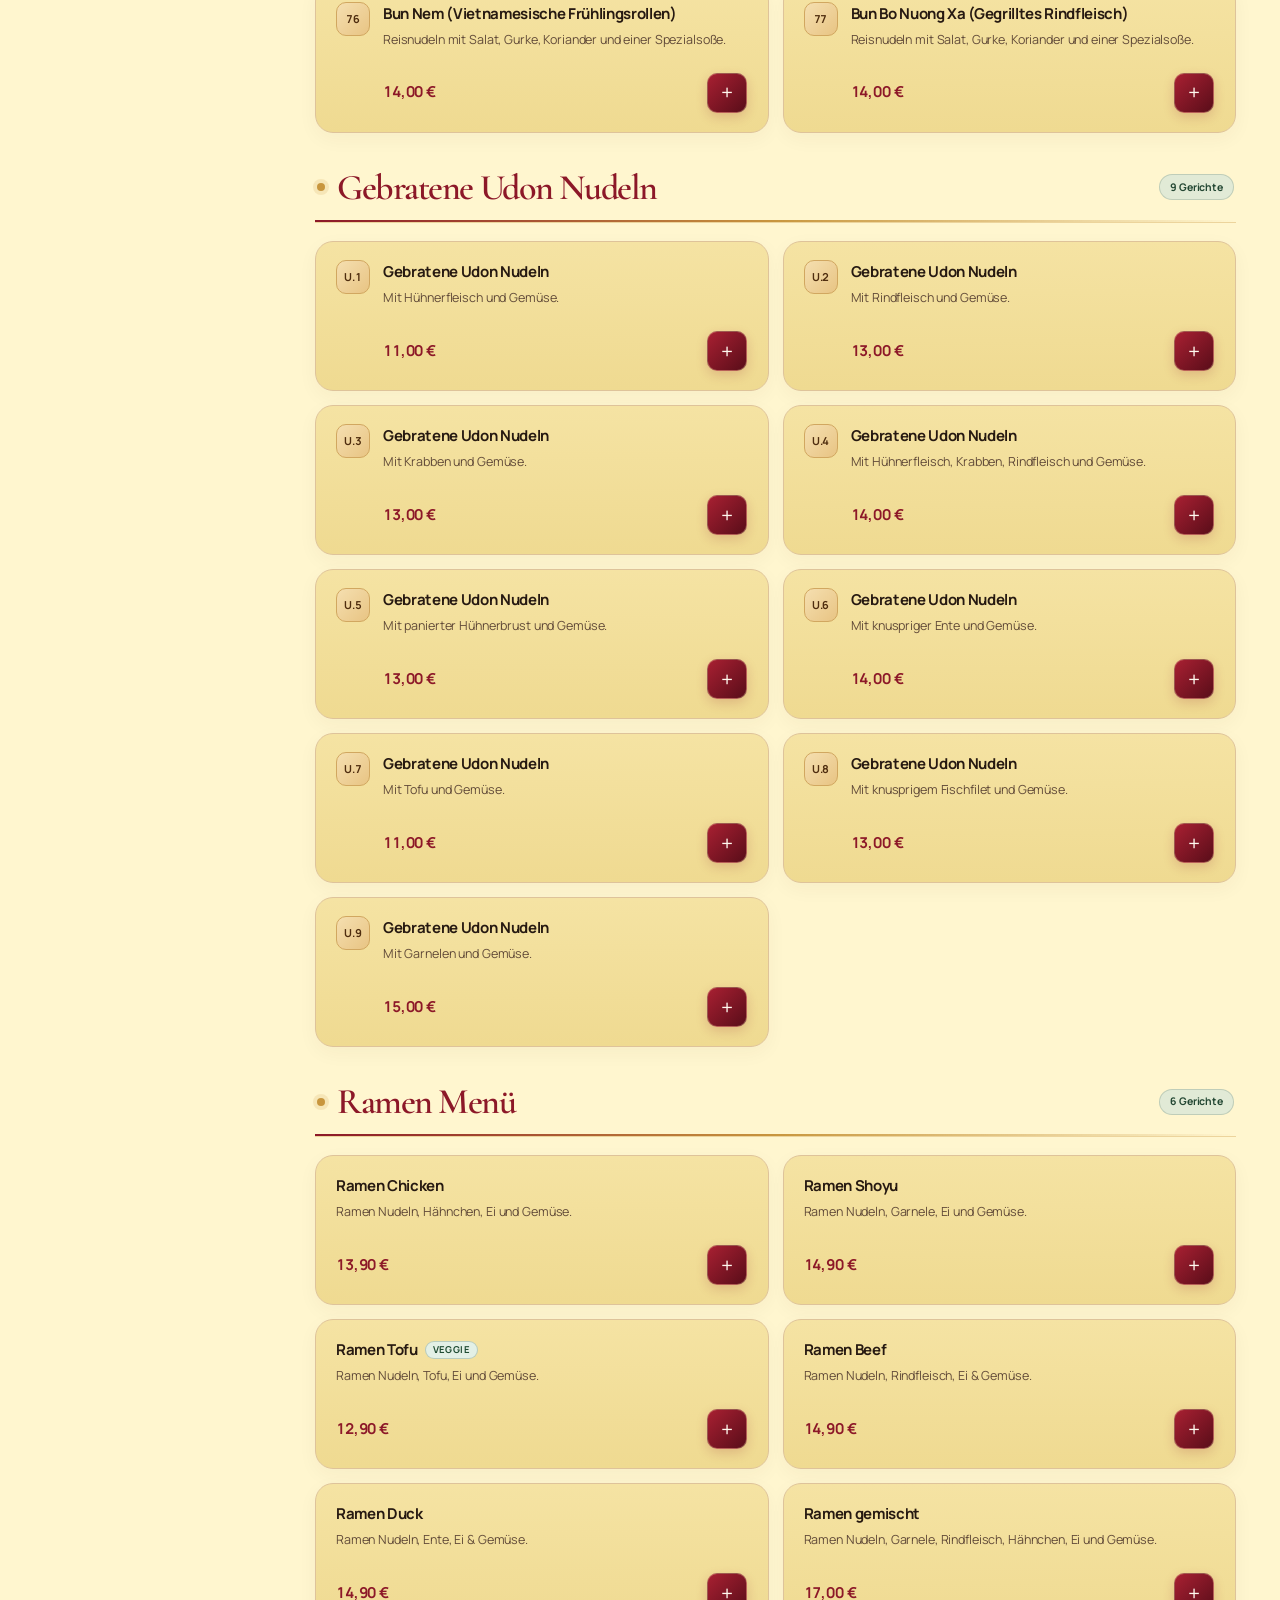
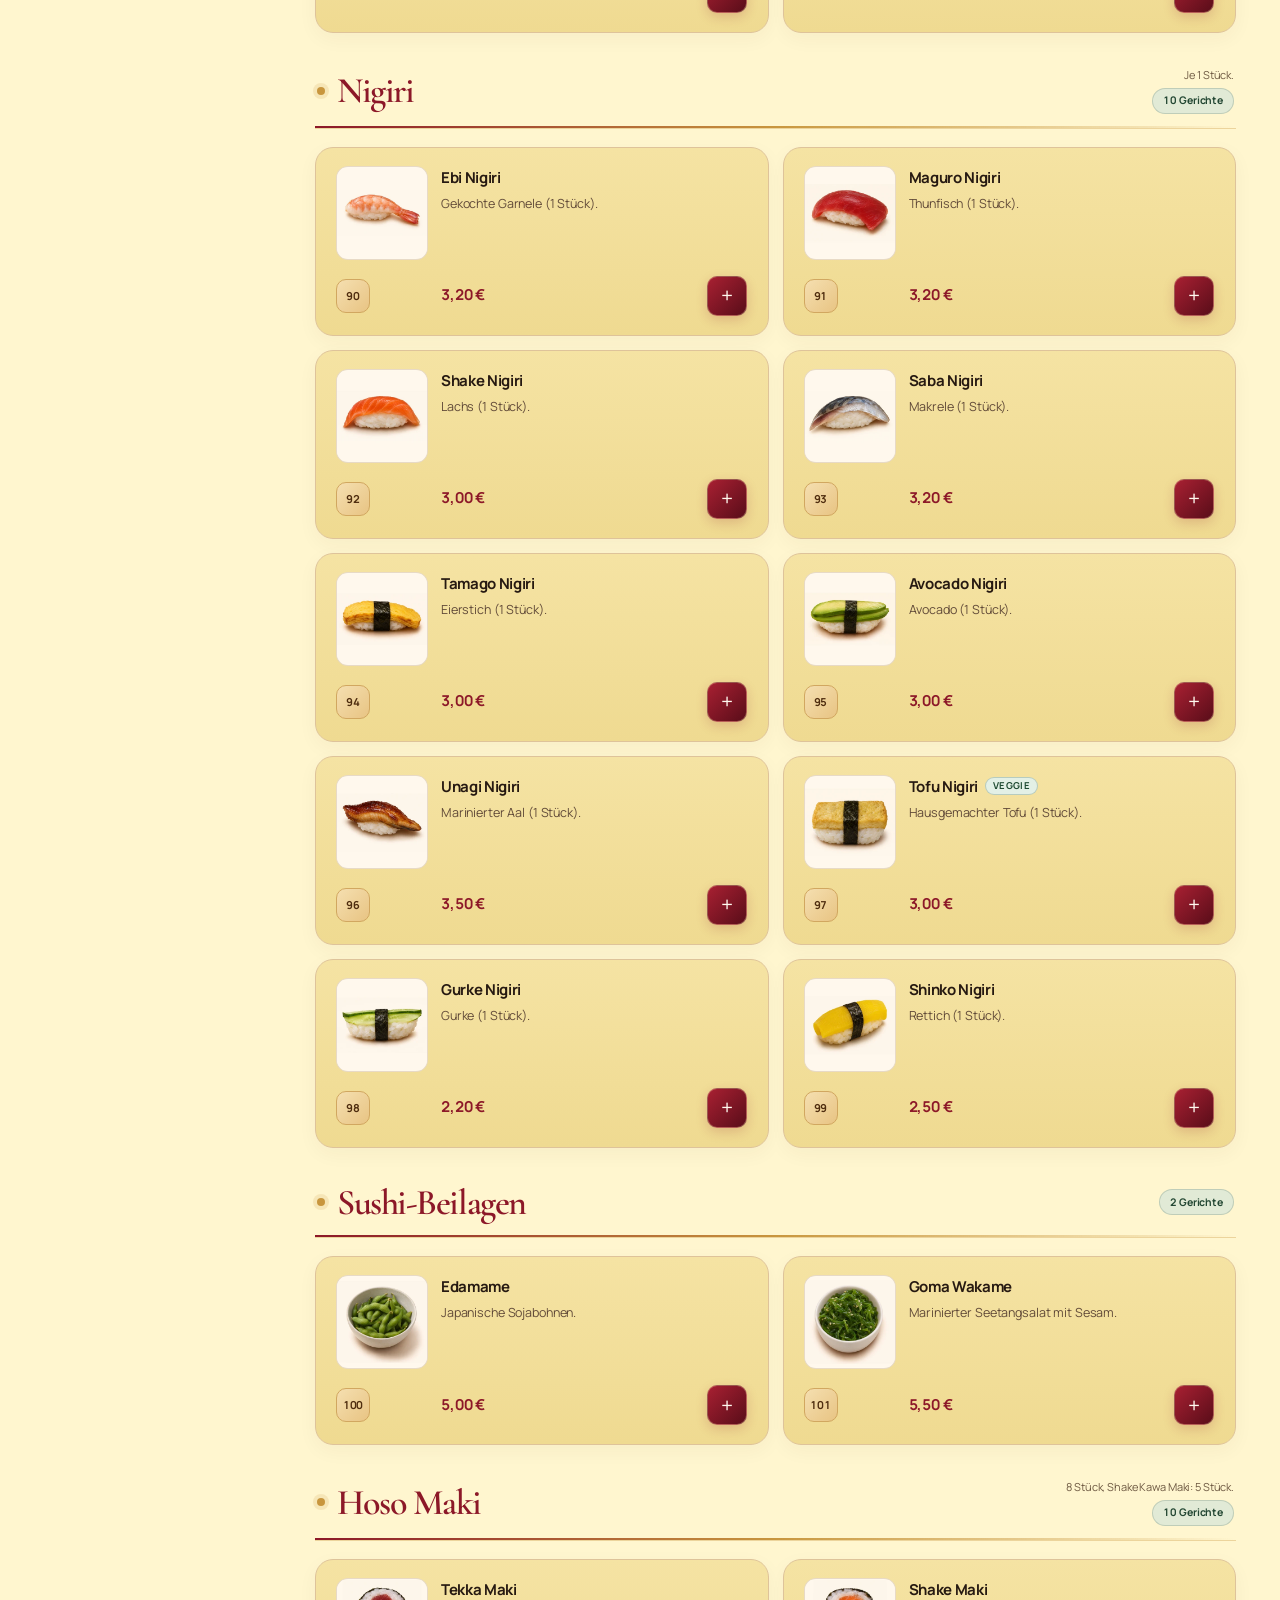
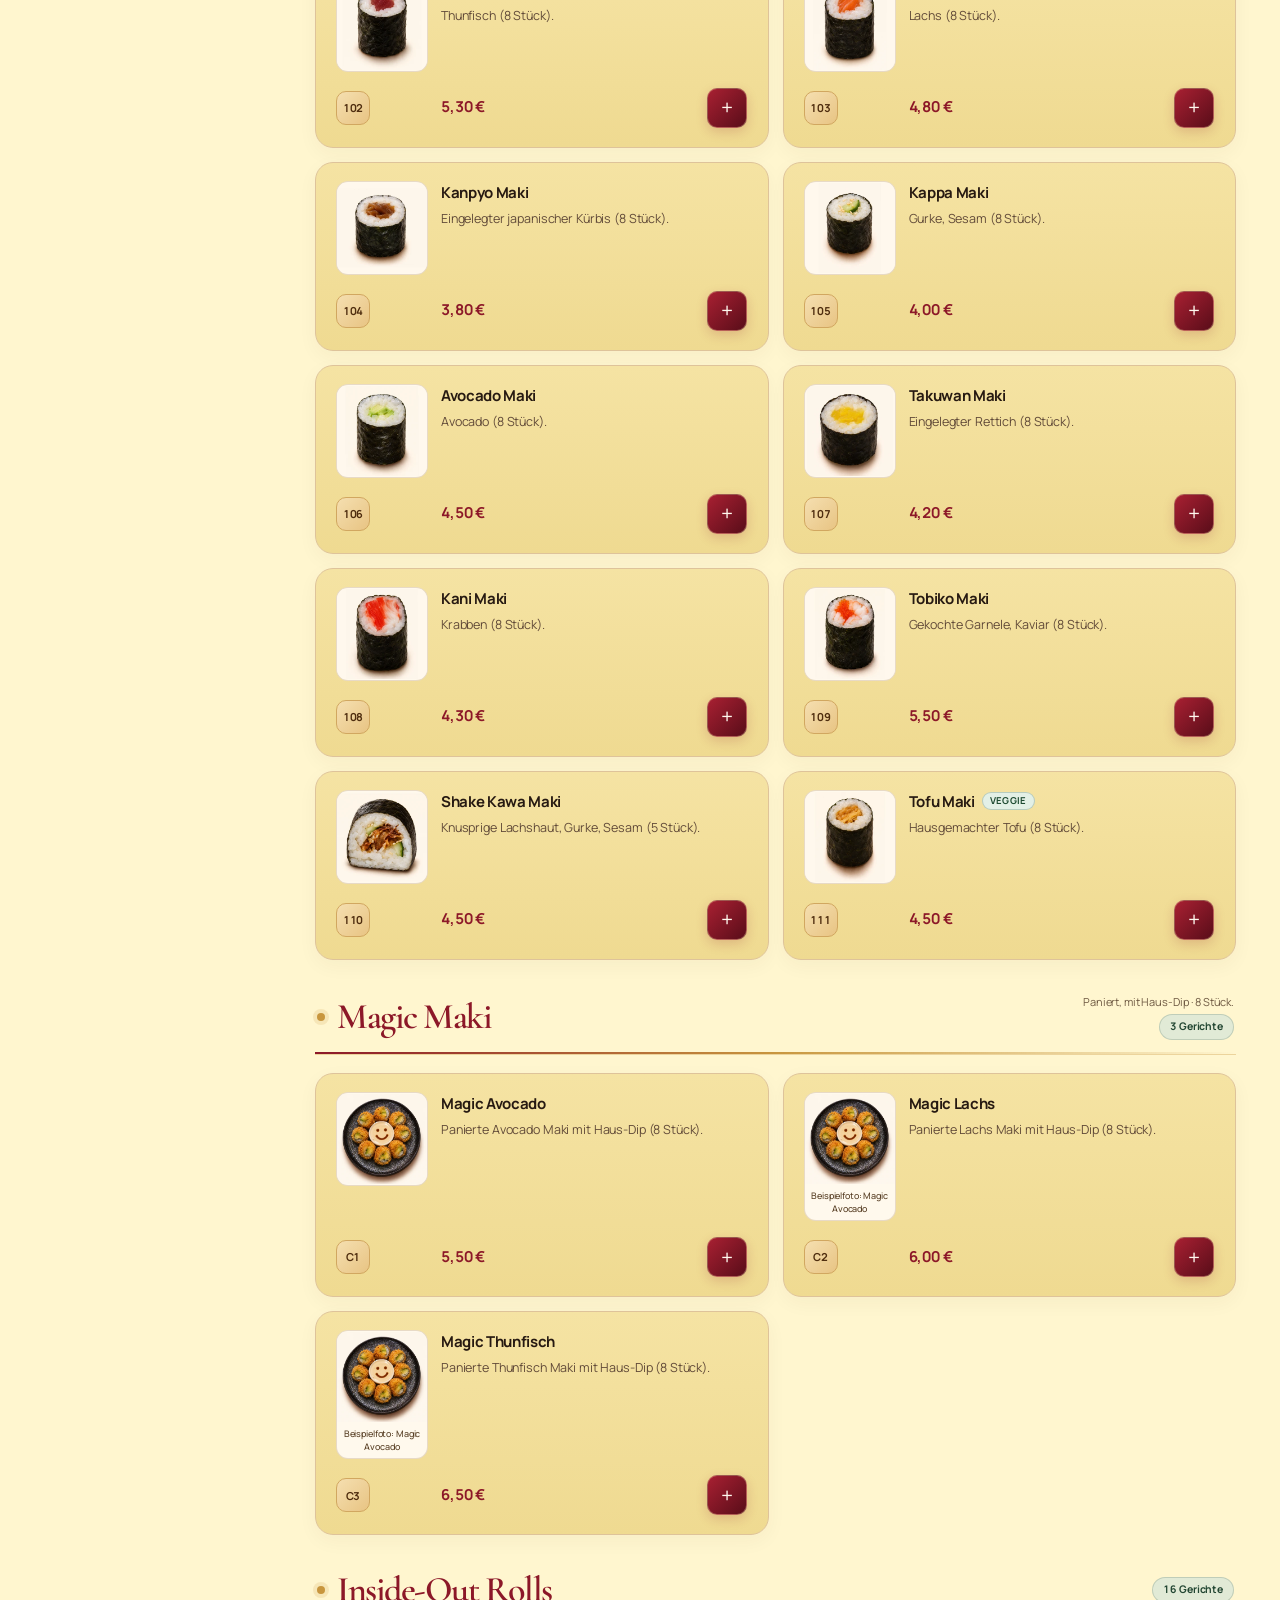
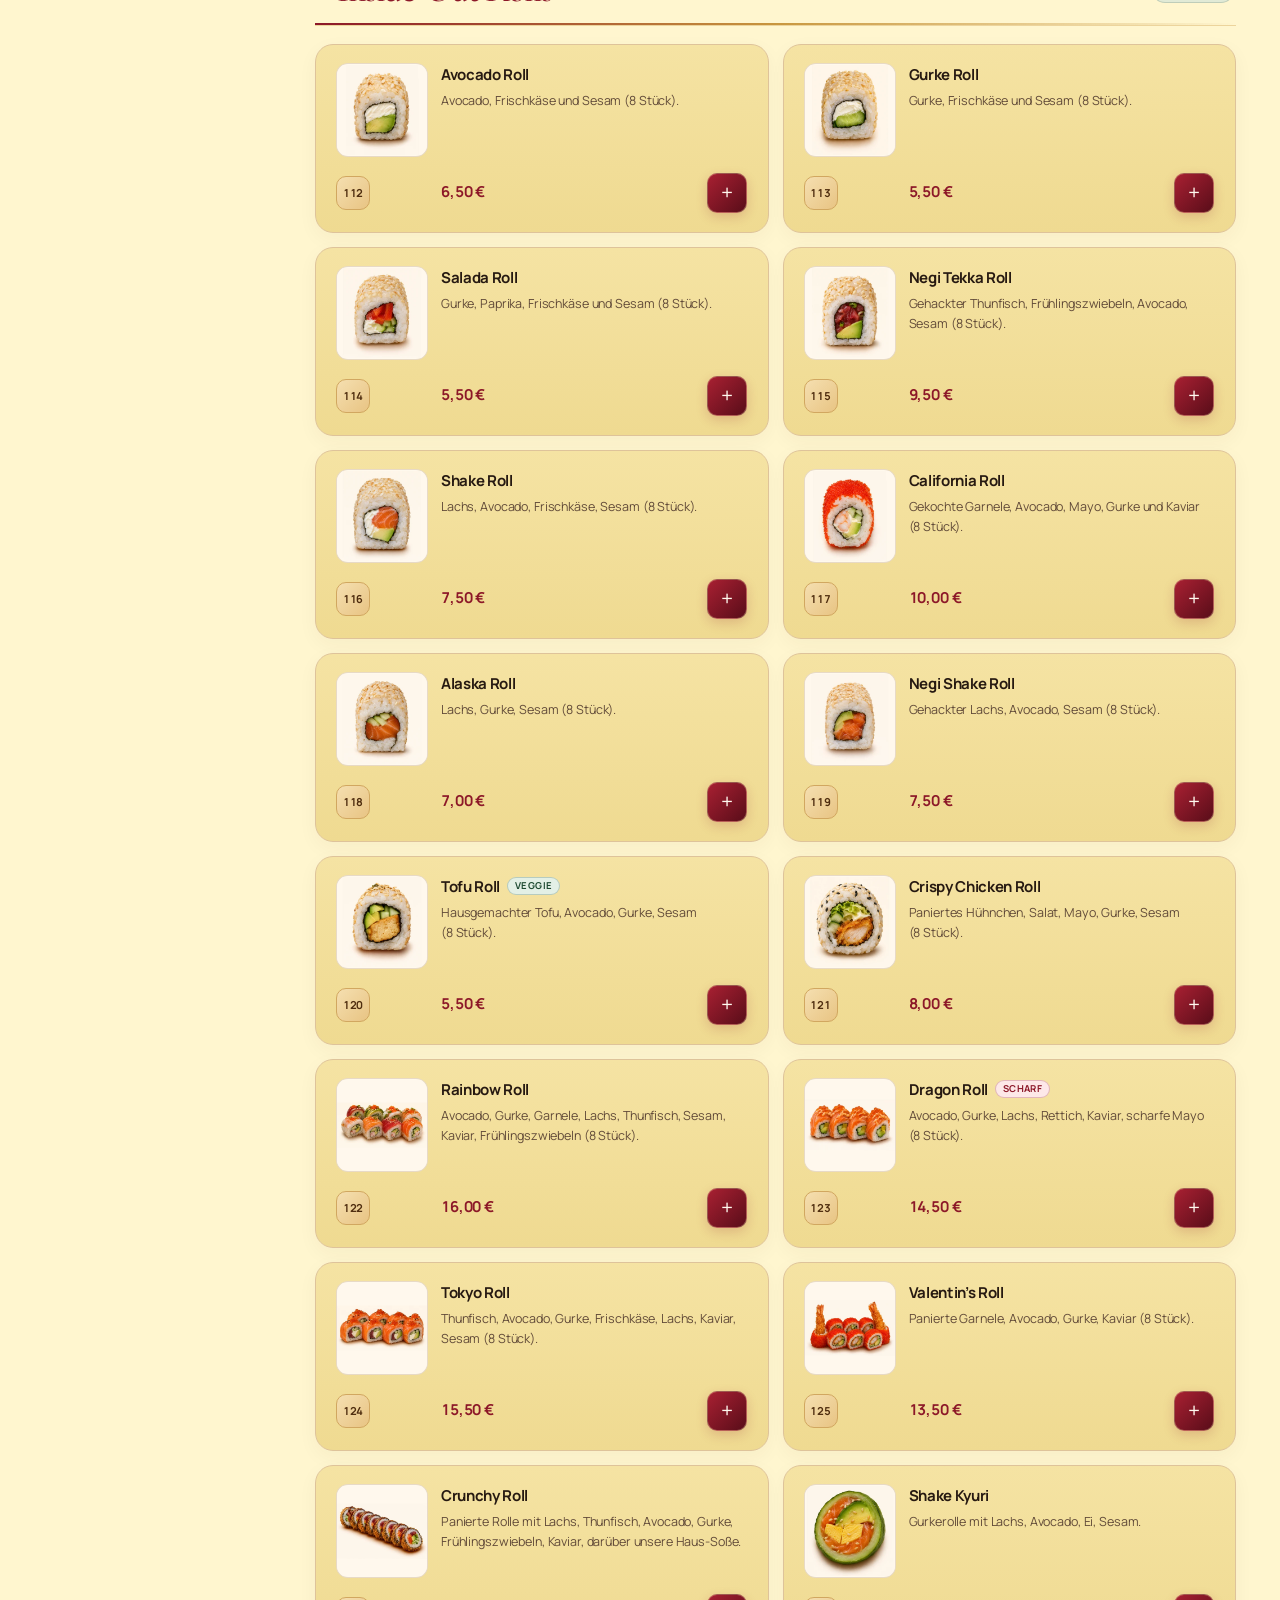
==== commit 70c061db: "upload" ====
--- a/index.html
+++ b/index.html
@@ -8,11 +8,11 @@
   <meta name="site-kind" content="other">
   <meta name="page-kind" content="place">
   <title>Kim Son's Asia Bistro | Asiatische Küche in Hanau</title>
-  <meta name="description" content="Entdecken Sie asiatische Spezialitäten bei Kim Son's Asia Bistro in Hanau. Vietnamesische Suppen, Thai-Currys, Ramen, gebratene Nudeln und vieles mehr.">
+  <meta name="description" content="Entdecken Sie asiatische Spezialitäten bei Kim Son's Asia Bistro in Hanau. Sushi, Sashimi, vietnamesische Suppen, Thai-Currys, Ramen und vieles mehr.">
   <meta property="og:type" content="website">
   <meta property="og:locale" content="de_DE">
   <meta property="og:title" content="Kim Son's Asia Bistro | Asiatische Küche in Hanau">
-  <meta property="og:description" content="Vietnamesische Suppen, Thai-Currys, Ramen, gebratene Nudeln und vieles mehr.">
+  <meta property="og:description" content="Sushi, Sashimi, vietnamesische Suppen, Thai-Currys, Ramen und vieles mehr.">
   <meta property="og:image" content="assets/images/hero-asian-table.jpg">
   <link rel="icon" href="assets/icons/favicon.svg" type="image/svg+xml">
   <link rel="preconnect" href="https://fonts.googleapis.com">
@@ -209,7 +209,7 @@
               <div class="hero-concierge-divider" aria-hidden="true"></div>
               <div class="hero-concierge-item">
                 <span class="hero-concierge-label">✦ 4 Länderküchen</span>
-                <strong>78+ Spezialitäten</strong>
+                <strong><span data-menu-total>126</span> Spezialitäten</strong>
                 <small>Viet · Thai · Chin · Jap</small>
               </div>
               <div class="hero-concierge-divider" aria-hidden="true"></div>
@@ -245,7 +245,7 @@
             <div class="hero-floating-copy">
               <span class="hero-floating-tag">✦ Kulinarische Signatur</span>
               <strong>Pho, Ramen &amp; Wok-Kunst</strong>
-              <small>78 frisch zubereitete Gerichte entdecken →</small>
+              <small><span data-menu-total>126</span> frisch zubereitete Gerichte entdecken →</small>
             </div>
           </a>
           <div class="hero-caption">
@@ -282,7 +282,7 @@
             <h2 id="specialties-title">Signature Dishes aus unserer <em>Küche.</em></h2>
             <svg class="section-cloud-ornament" aria-hidden="true"><use href="#auspicious-cloud"/></svg>
           </div>
-          <a class="text-link" href="#speisekarte">Alle 78 Gerichte ansehen <span aria-hidden="true">→</span></a>
+          <a class="text-link" href="#speisekarte">Alle <span data-menu-total>126</span> Gerichte ansehen <span aria-hidden="true">→</span></a>
         </div>
         <div class="specialty-grid">
           <article class="food-card">
@@ -407,7 +407,10 @@
             <h2 id="menu-title">Die <em>Speisekarte.</em></h2>
             <svg class="section-cloud-ornament cloud-dark" aria-hidden="true"><use href="#auspicious-cloud"/></svg>
           </div>
-          <p>Wählen Sie Ihre Lieblingsgerichte direkt aus und senden Sie Ihre Bestellung mit einem Klick per WhatsApp zur Abholung.</p>
+          <div class="menu-intro-copy">
+            <p>Wählen Sie Ihre Lieblingsgerichte direkt aus und senden Sie Ihre Bestellung mit einem Klick per WhatsApp zur Abholung.</p>
+            <button class="menu-sushi-link" type="button" data-menu-category="sushi">Sushi &amp; Sashimi entdecken <span aria-hidden="true">→</span></button>
+          </div>
         </div>
         <div class="menu-layout">
           <aside class="menu-sidebar" aria-label="Speisekategorien">
@@ -430,7 +433,7 @@
               <div class="search-wrap">
                 <svg viewBox="0 0 24 24" aria-hidden="true"><circle cx="11" cy="11" r="7"></circle><path d="m20 20-4-4"></path></svg>
                 <label class="sr-only" for="menu-search">Gericht oder Nummer suchen</label>
-                <input id="menu-search" type="search" placeholder="Gericht, Zutat oder Nummer (z. B. 42, Pho, Ramen) suchen …" autocomplete="off" aria-controls="menu-list">
+                <input id="menu-search" type="search" placeholder="Gericht, Zutat oder Nummer (z. B. Sushi, 42, Pho) suchen …" autocomplete="off" aria-controls="menu-list">
                 <button class="menu-search-clear" id="menu-search-clear" type="button" aria-label="Suche löschen" hidden>×</button>
               </div>
               <div class="menu-tools-bottom">
--- a/css/menu.css
+++ b/css/menu.css
@@ -2,6 +2,32 @@
 .menu-intro {
   align-items: flex-end;
   margin-bottom: 38px;
+}
+
+.menu-intro-copy {
+  max-width: 440px;
+}
+
+.menu-intro-copy > p {
+  margin: 0;
+  color: var(--muted);
+  font-size: 15px;
+  line-height: 1.7;
+  text-wrap: pretty;
+}
+
+.menu-sushi-link {
+  display: inline-flex;
+  align-items: center;
+  gap: 12px;
+  margin-top: 12px;
+  padding: 10px 0;
+  color: var(--wine);
+  background: transparent;
+  border: 0;
+  border-bottom: 1px solid currentColor;
+  font: 700 13px/1.5 var(--sans);
+  cursor: pointer;
 }
 
 .menu-layout {
@@ -396,6 +422,40 @@
   padding-top: 1px;
 }
 
+.menu-catalog .menu-item--with-image {
+  grid-template-columns: 92px minmax(0, 1fr);
+}
+
+.menu-item-photo {
+  grid-column: 1;
+  grid-row: 1;
+  margin: 0;
+  align-self: start;
+  overflow: hidden;
+  border: 1px solid rgba(140, 98, 44, 0.2);
+  border-radius: 12px;
+  background: #fff9ed;
+}
+
+.menu-item-photo img {
+  display: block;
+  width: 100%;
+  height: 92px;
+  object-fit: contain;
+}
+
+.menu-item-photo figcaption {
+  padding: 5px;
+  color: #594026;
+  font: 500 9px/1.4 var(--sans);
+  text-align: center;
+}
+
+.menu-catalog .menu-item--with-image .menu-code {
+  grid-row: 2;
+  align-self: center;
+}
+
 .menu-item-title-row {
   display: flex;
   flex-wrap: wrap;
@@ -738,6 +798,10 @@
 }
 
 @media (max-width: 360px) {
+  .menu-catalog .menu-item--with-image .menu-item-action {
+    grid-column: 1 / -1;
+    padding-left: 48px;
+  }
   .menu-catalog .menu-variant {
     grid-template-columns: minmax(0, 1fr) auto;
     row-gap: 5px;
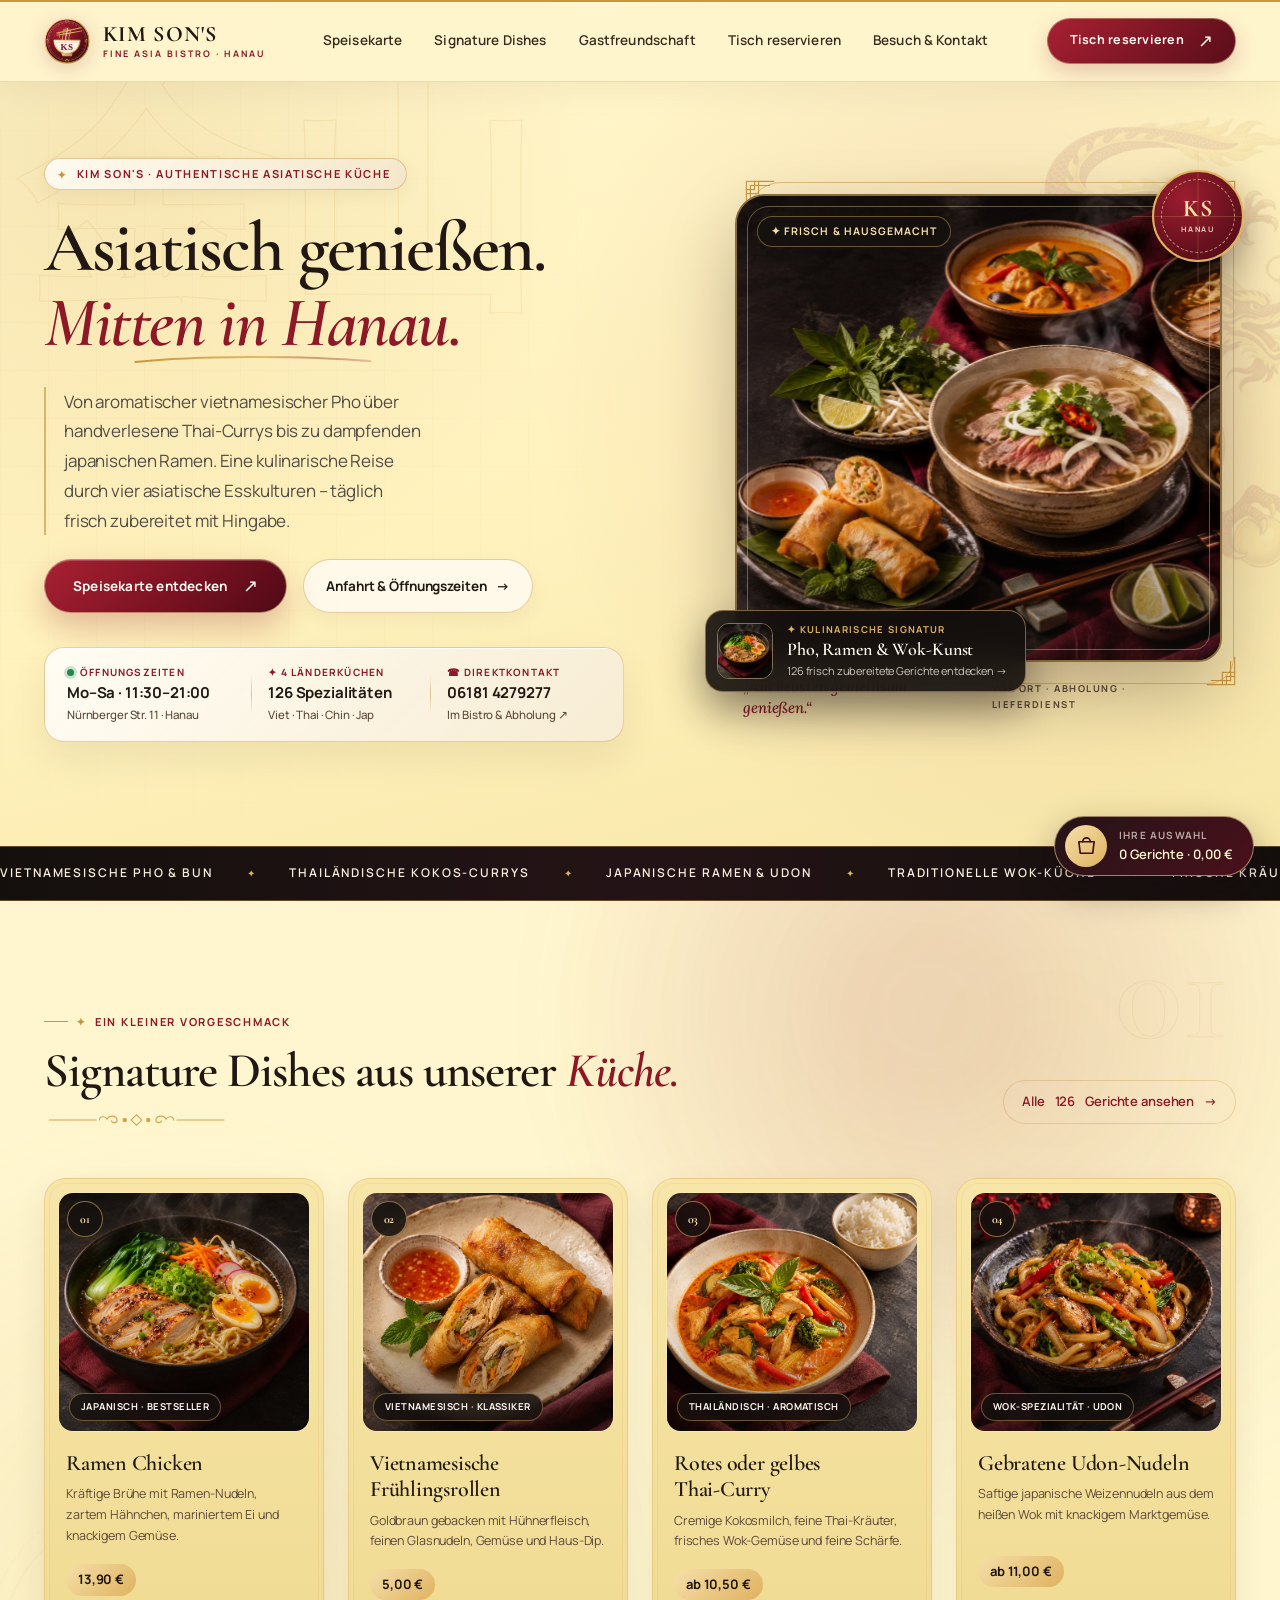
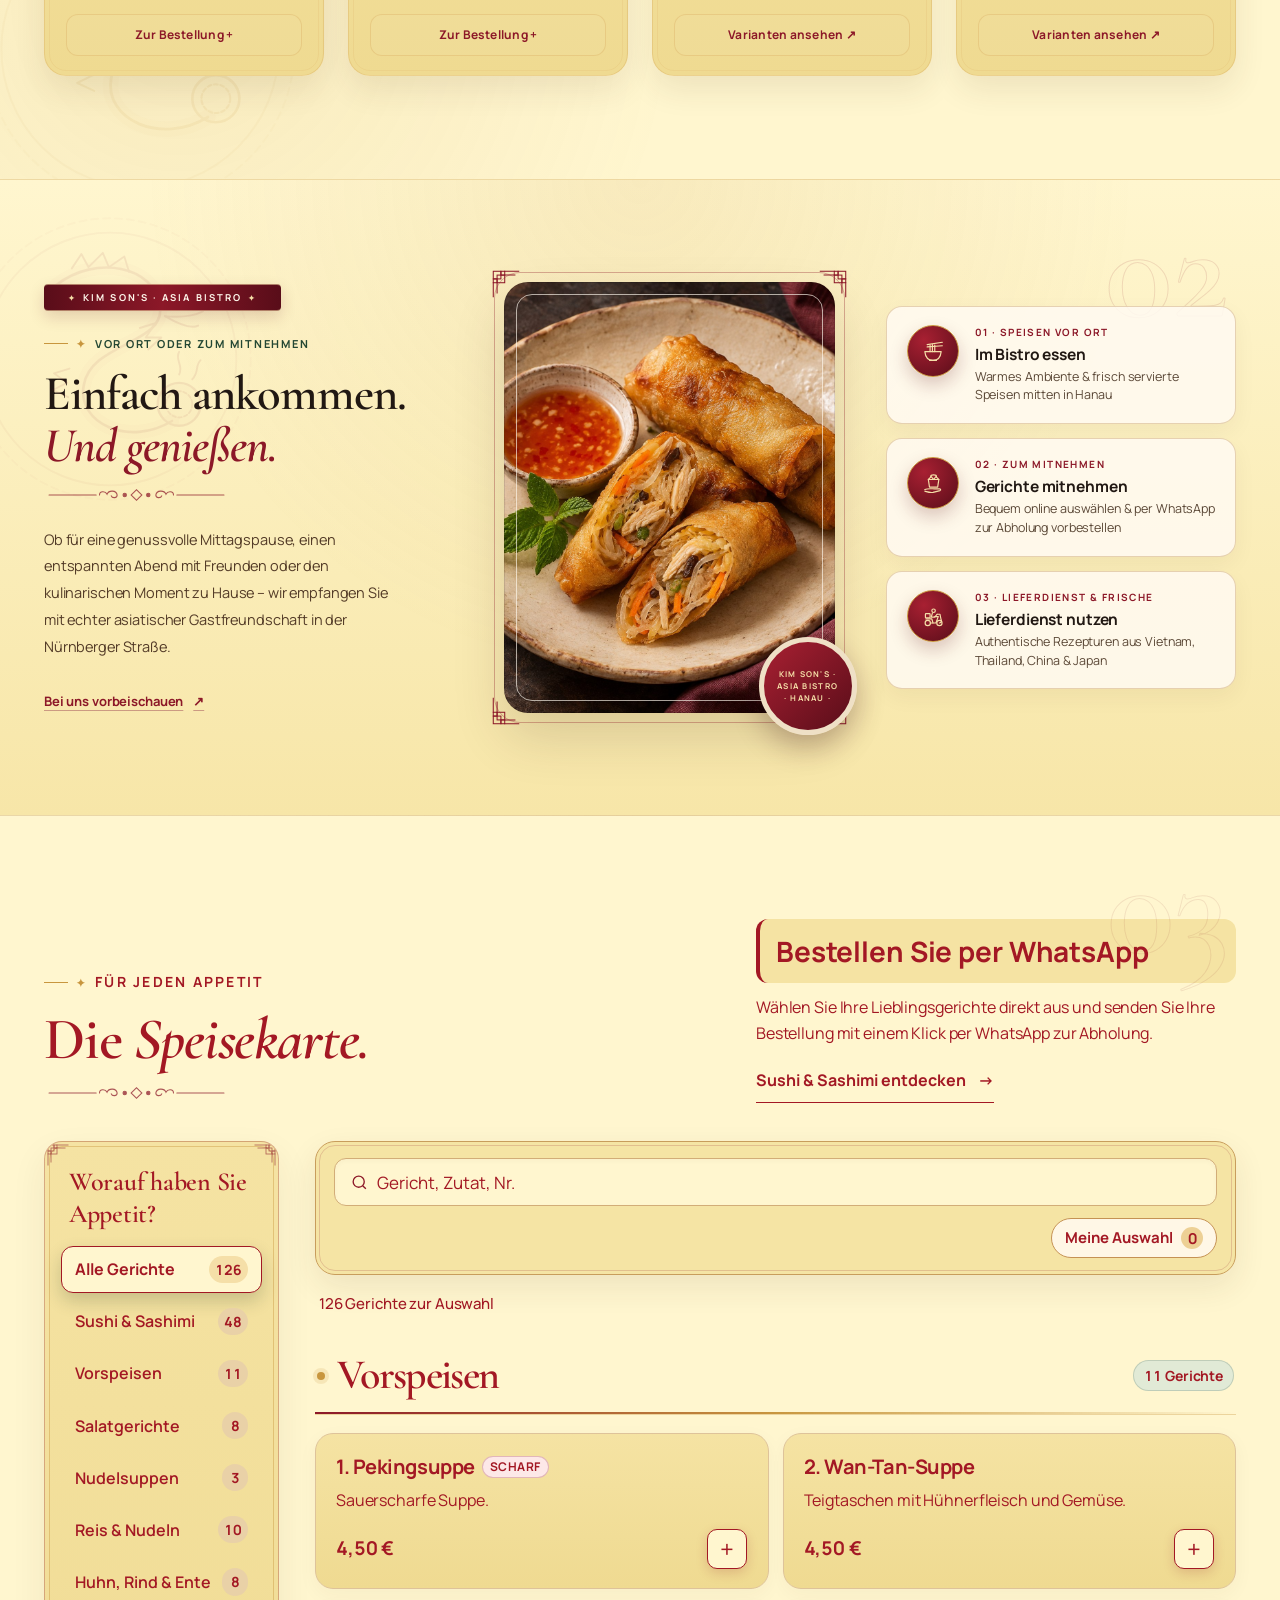
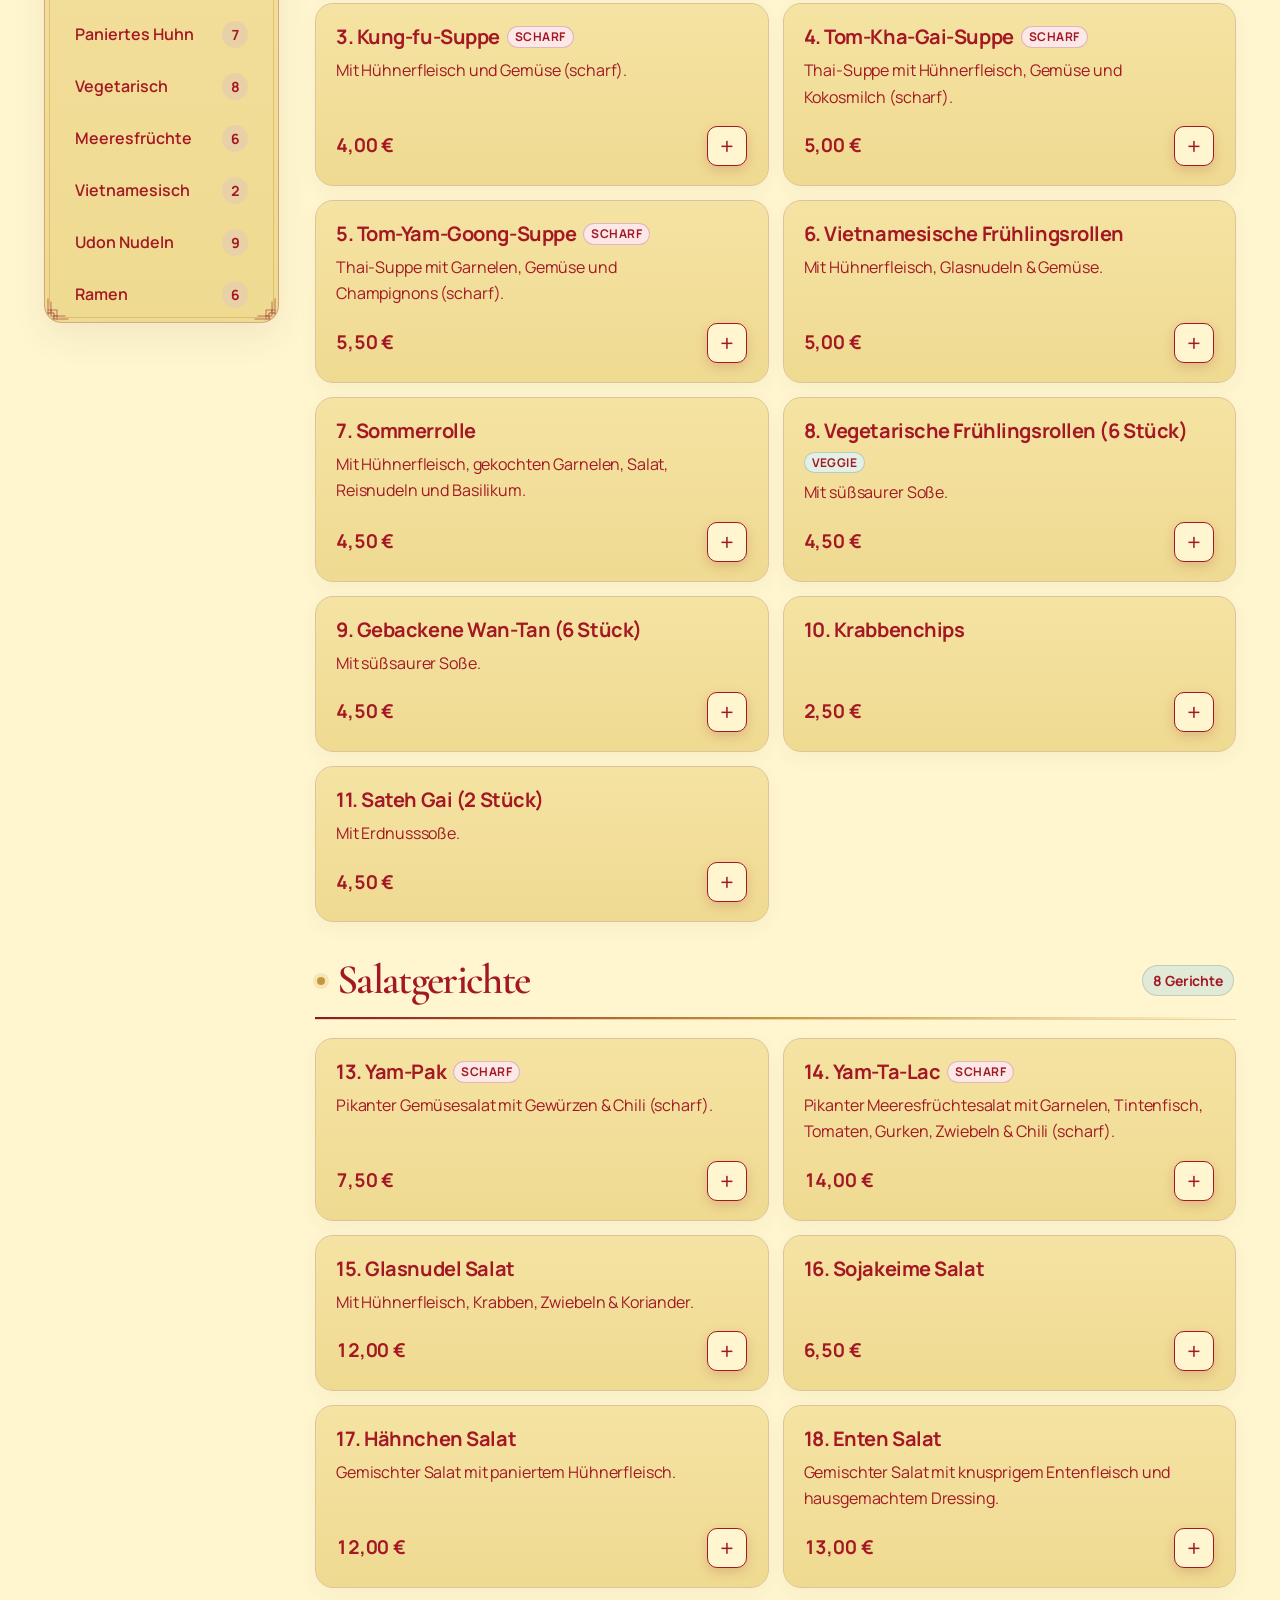
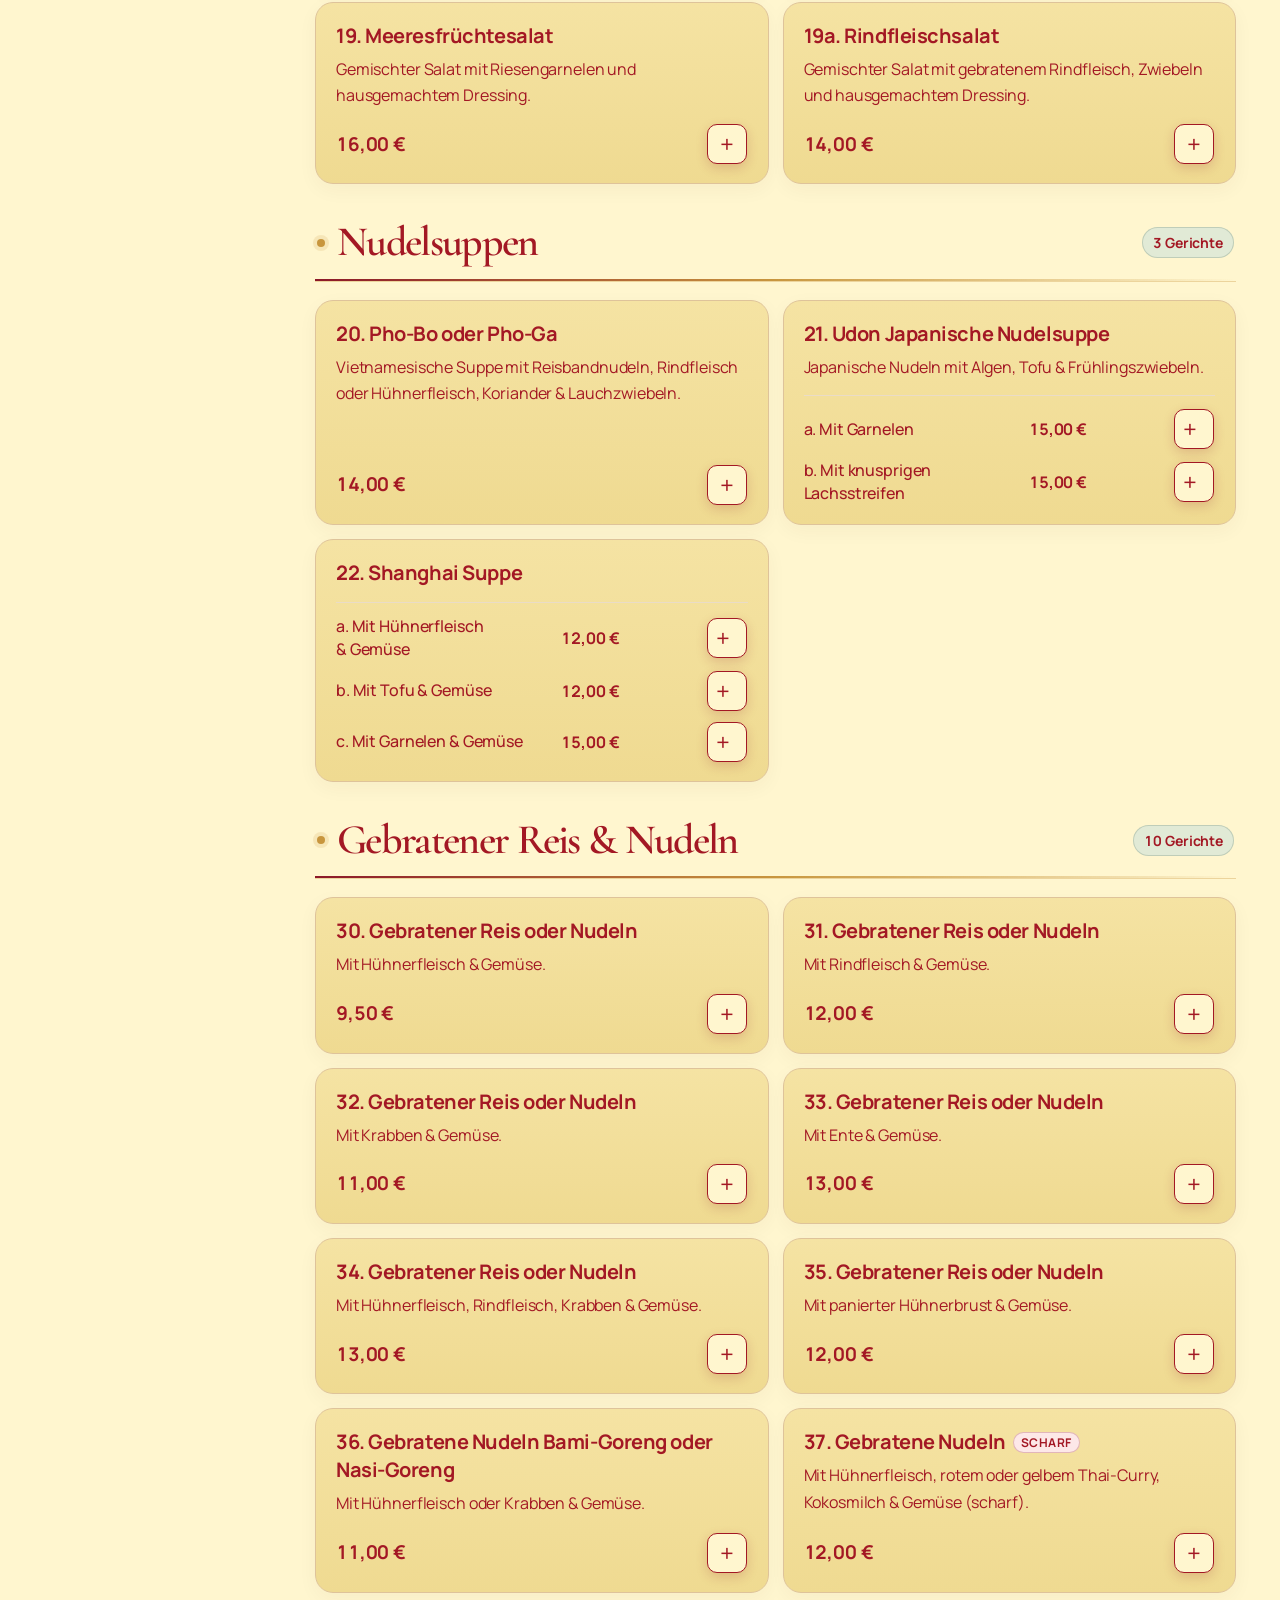
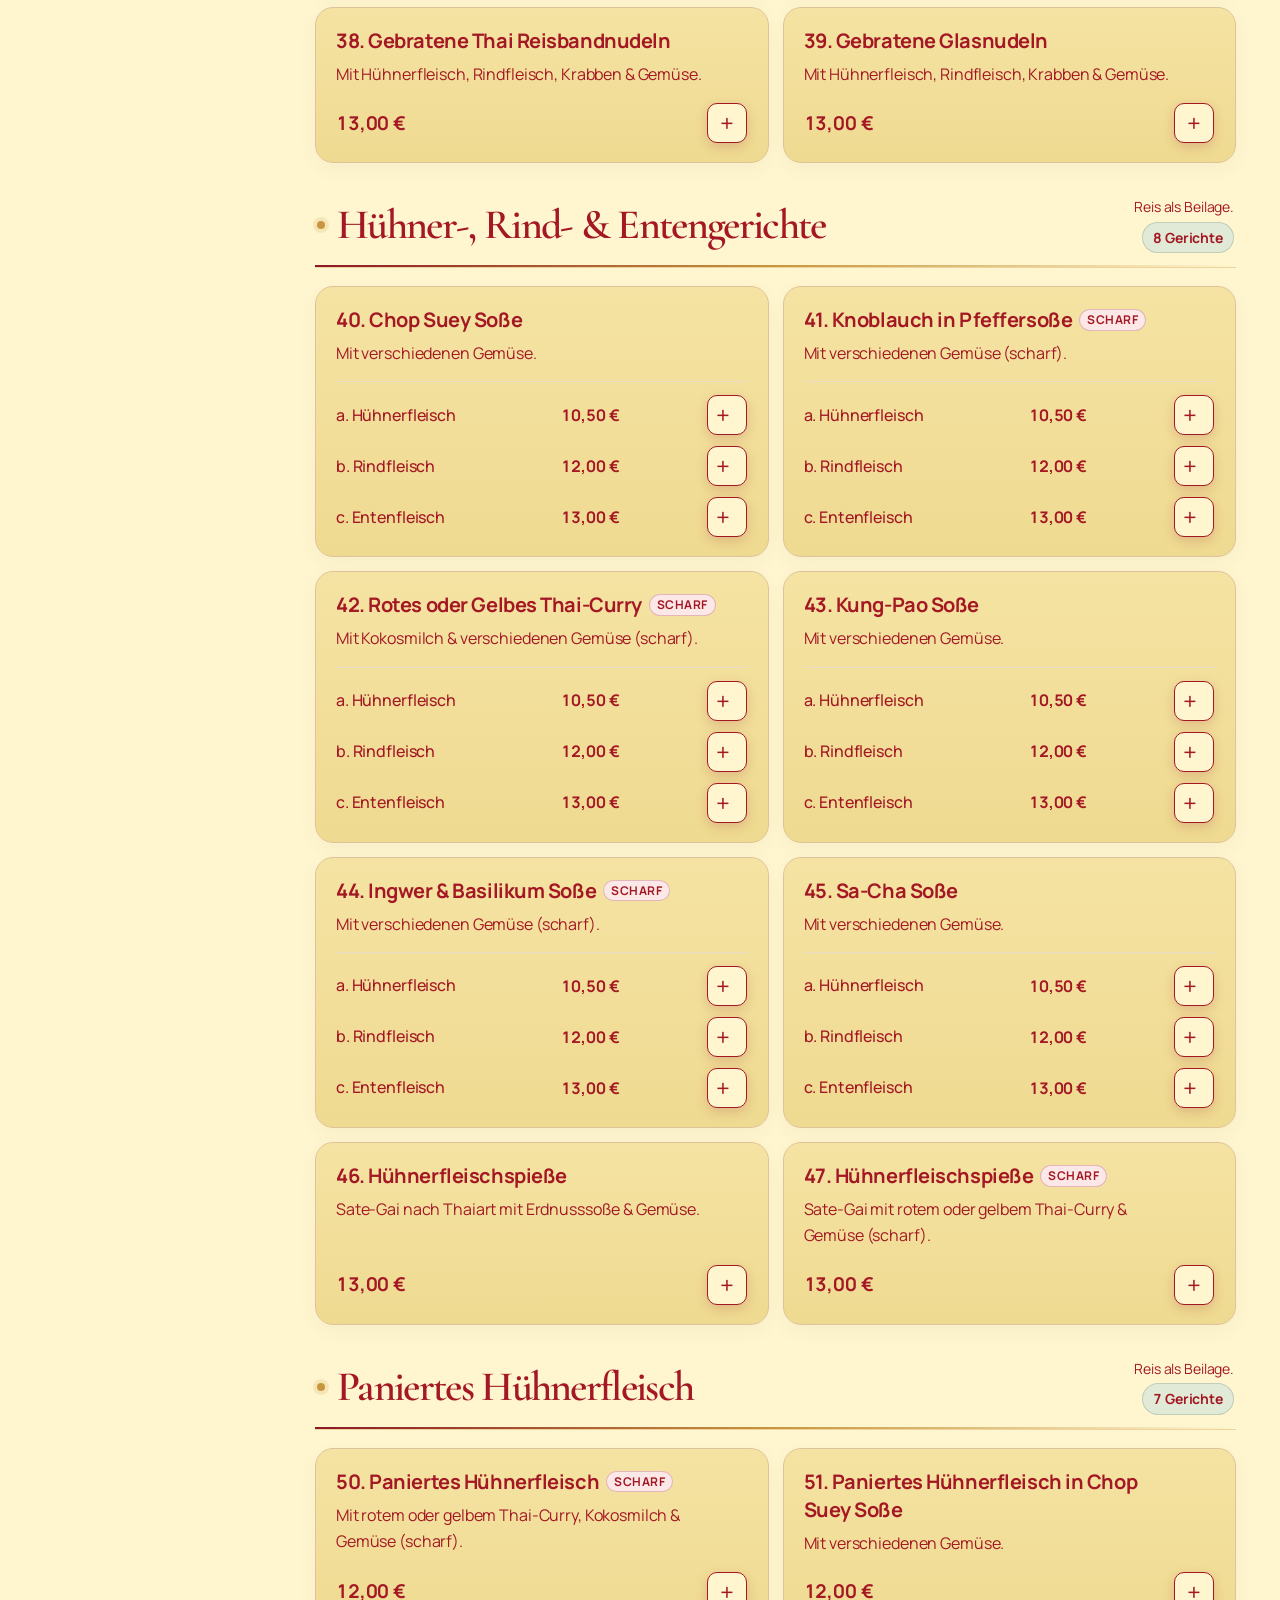
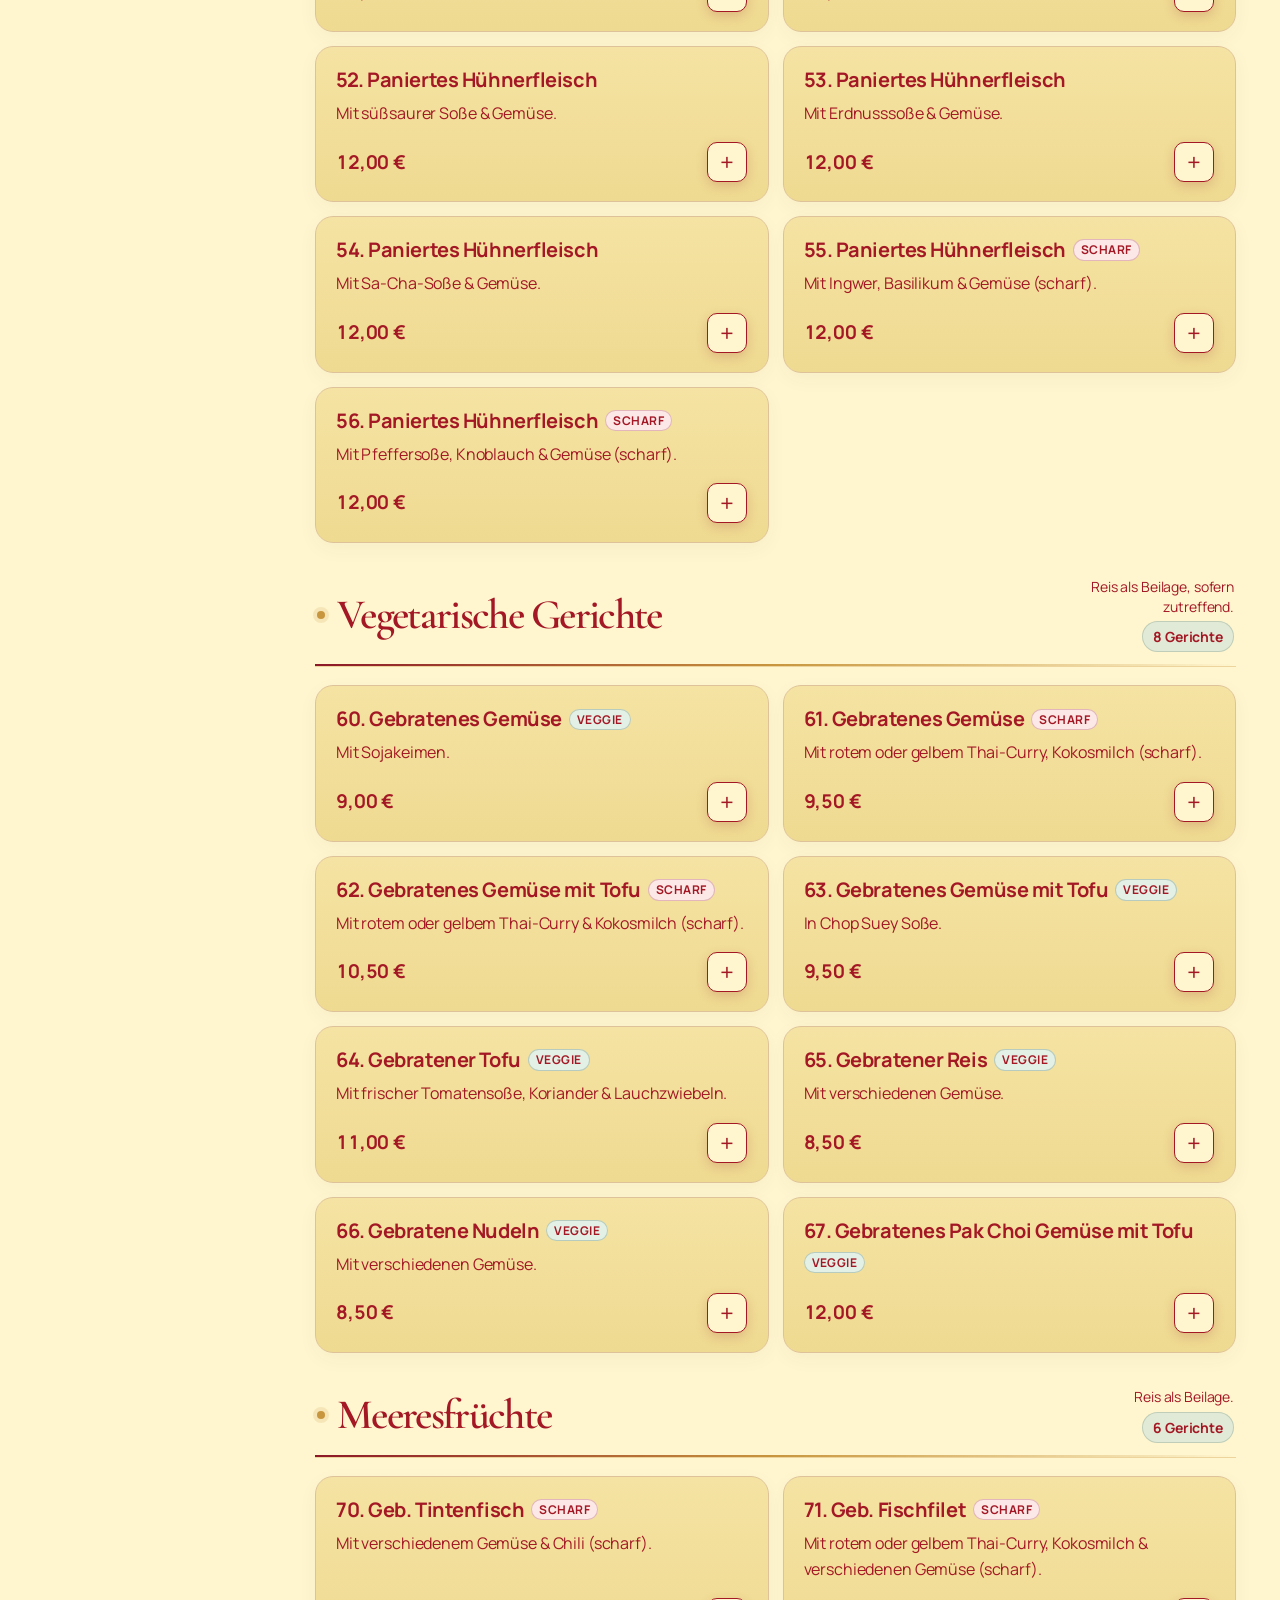
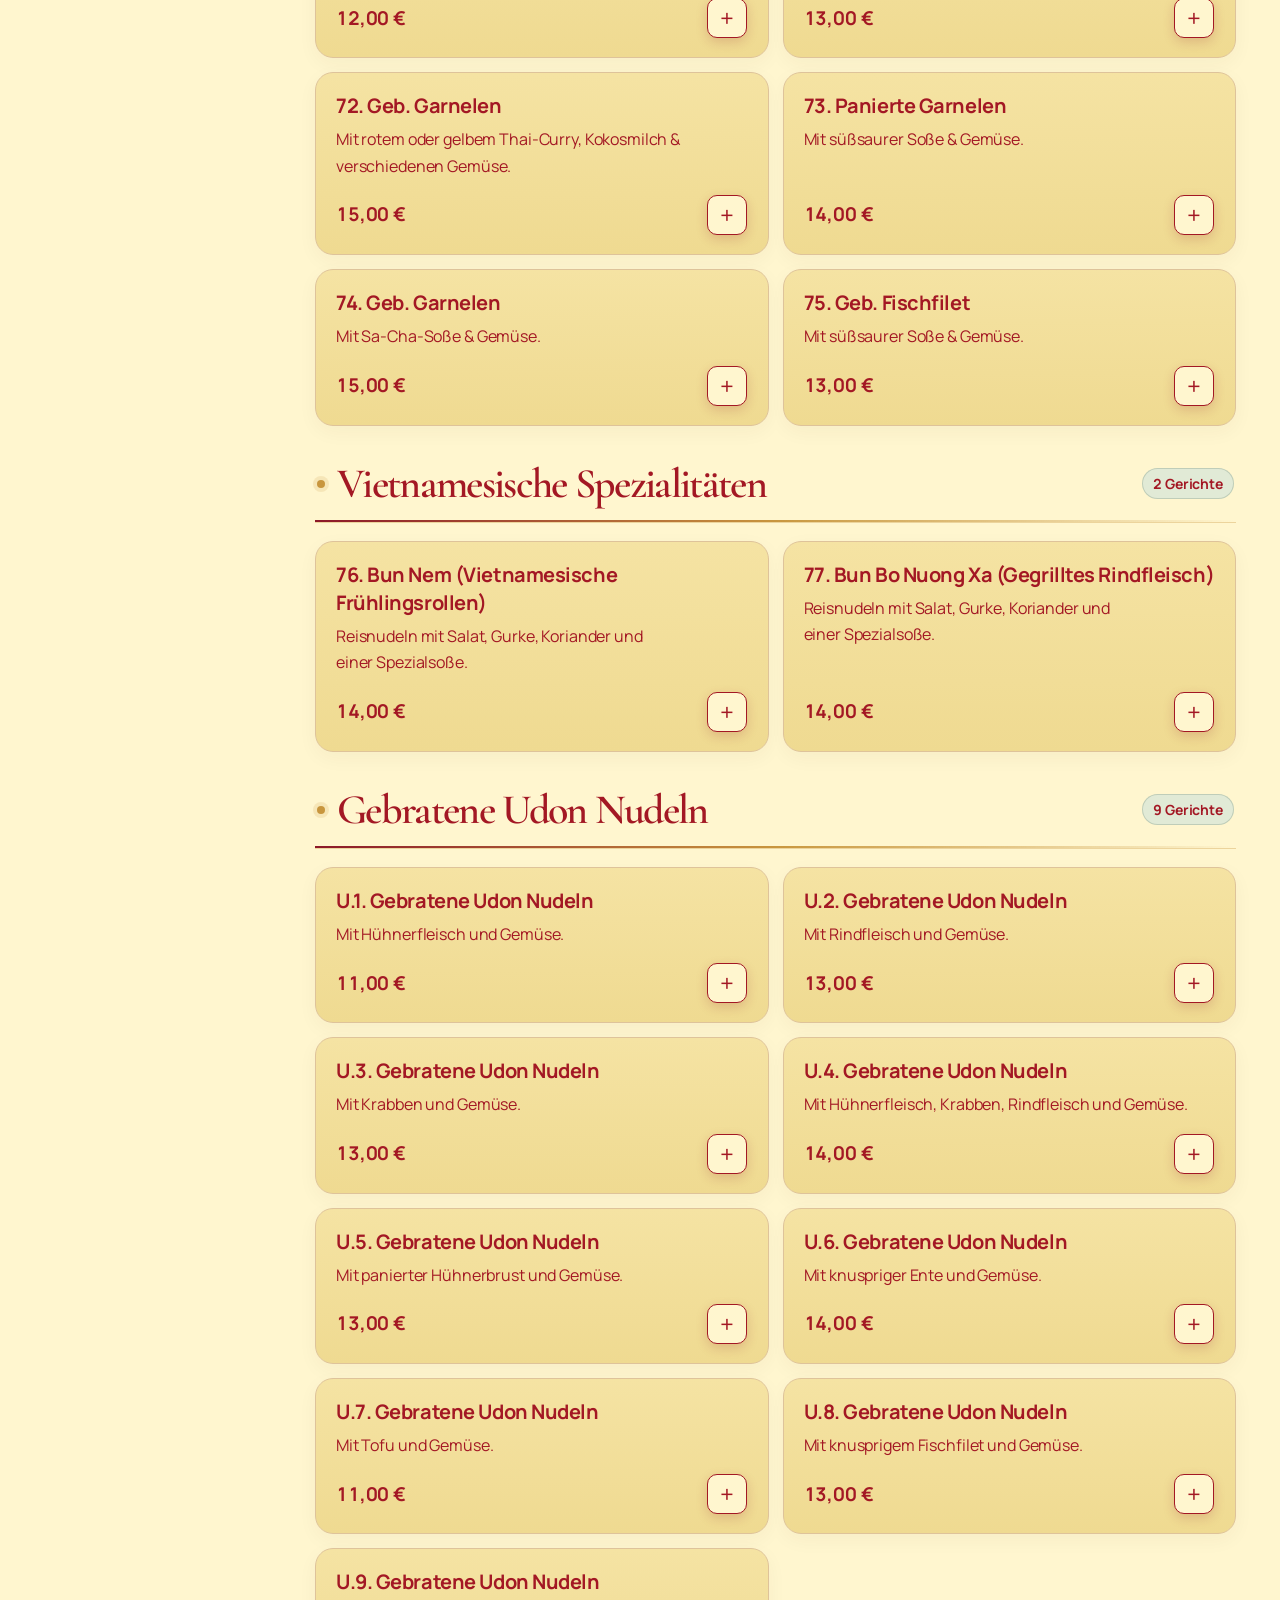
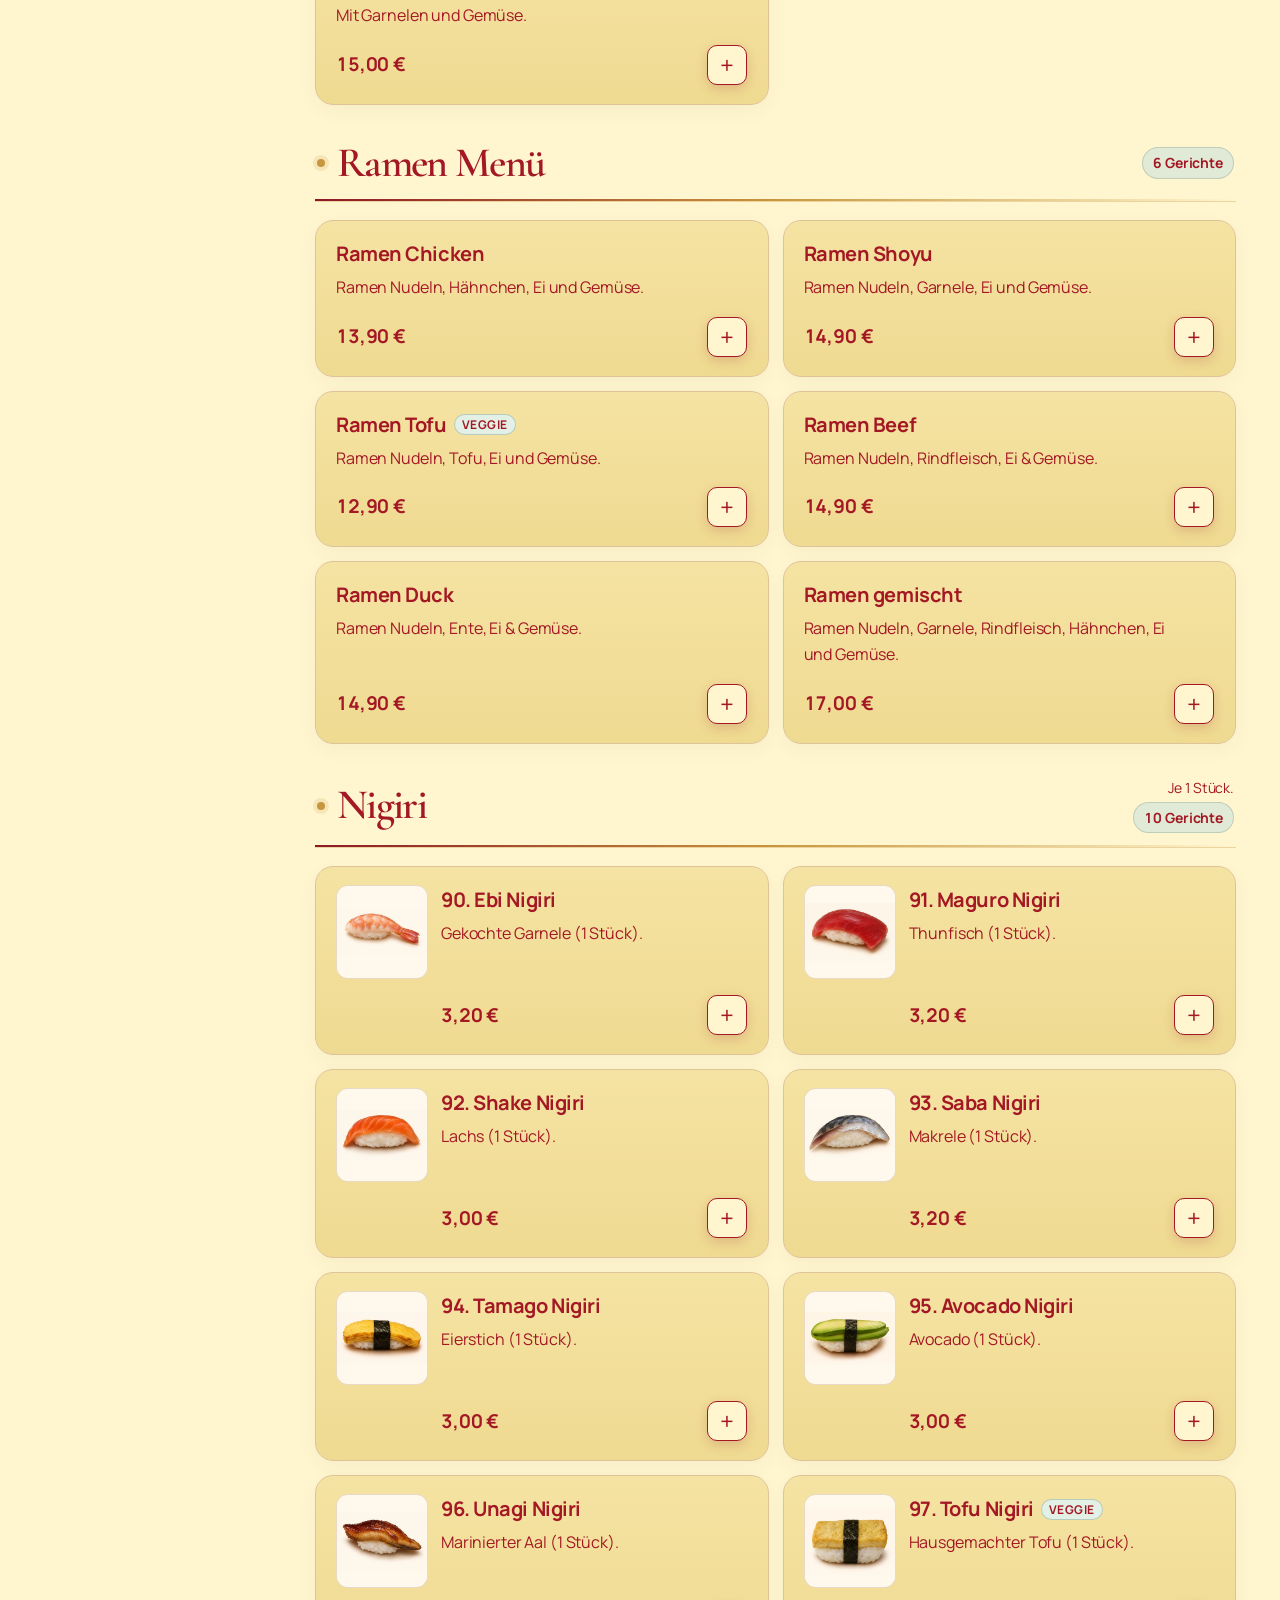
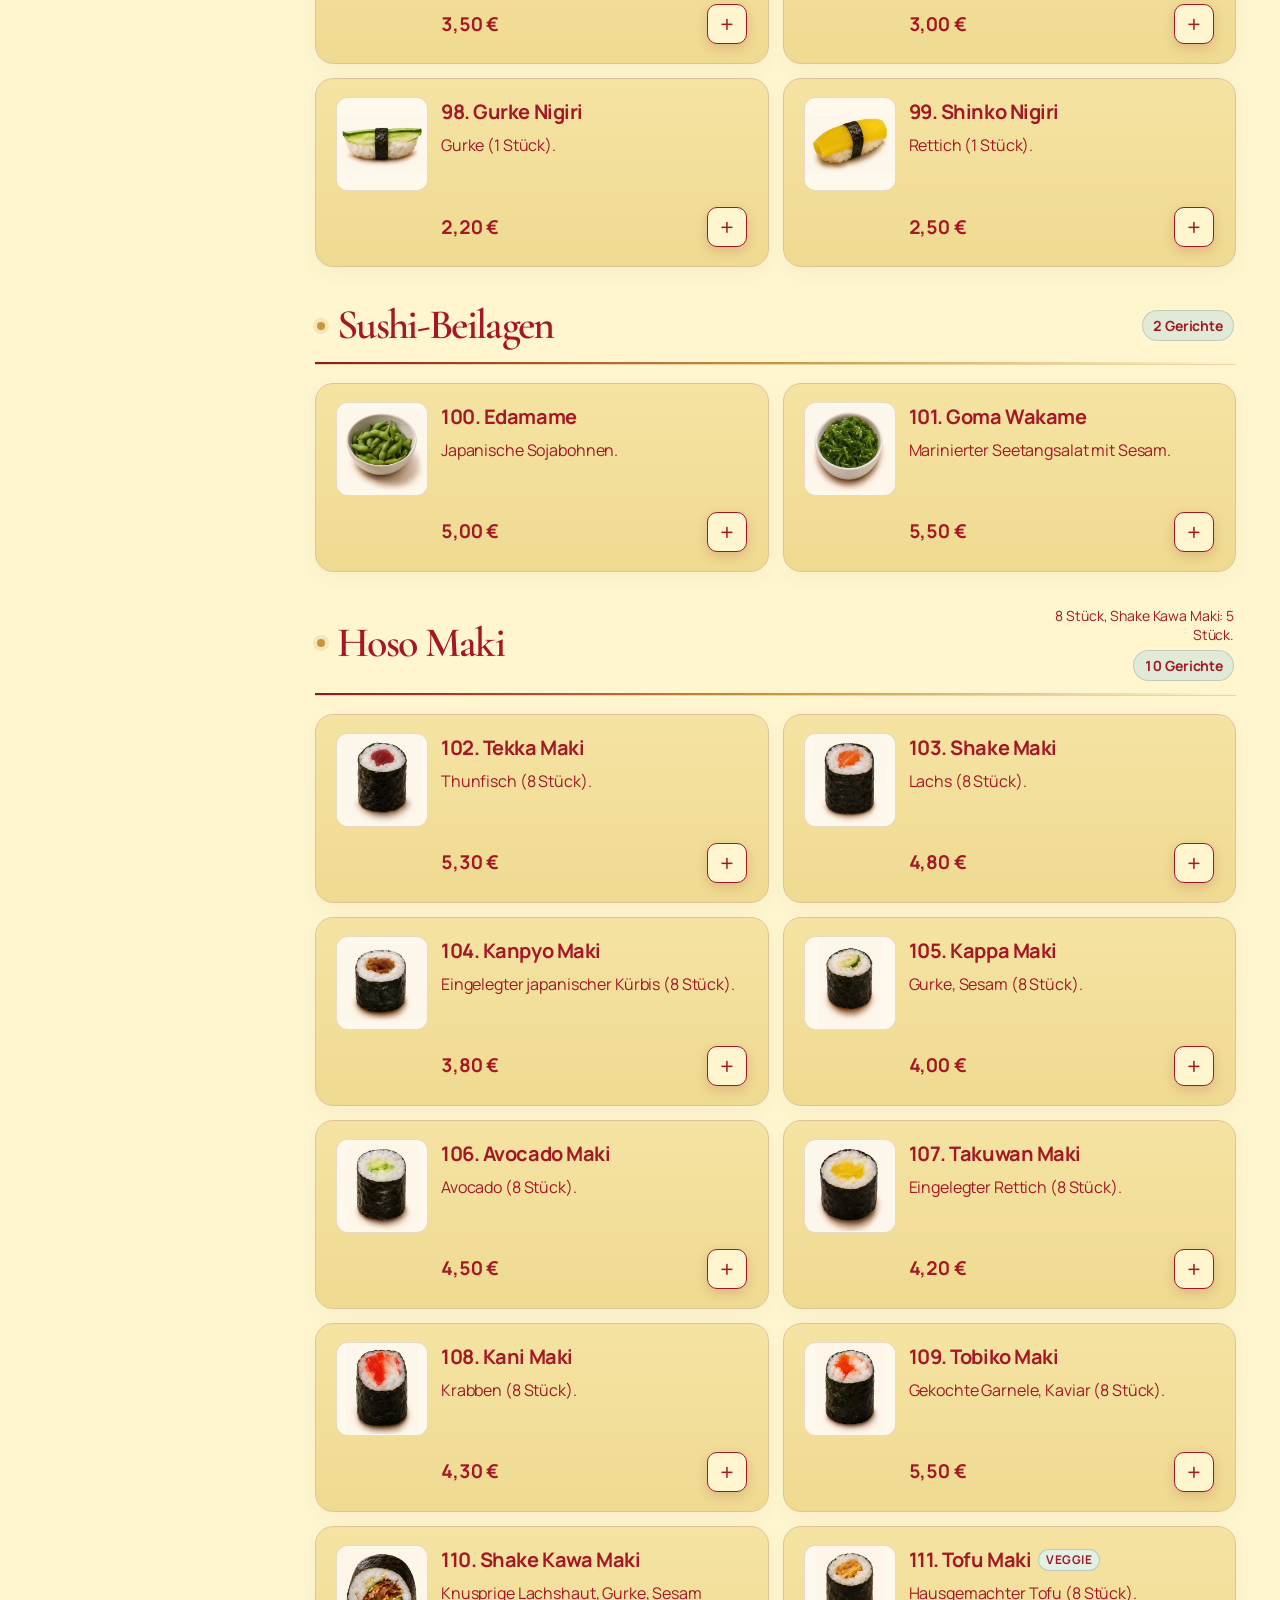
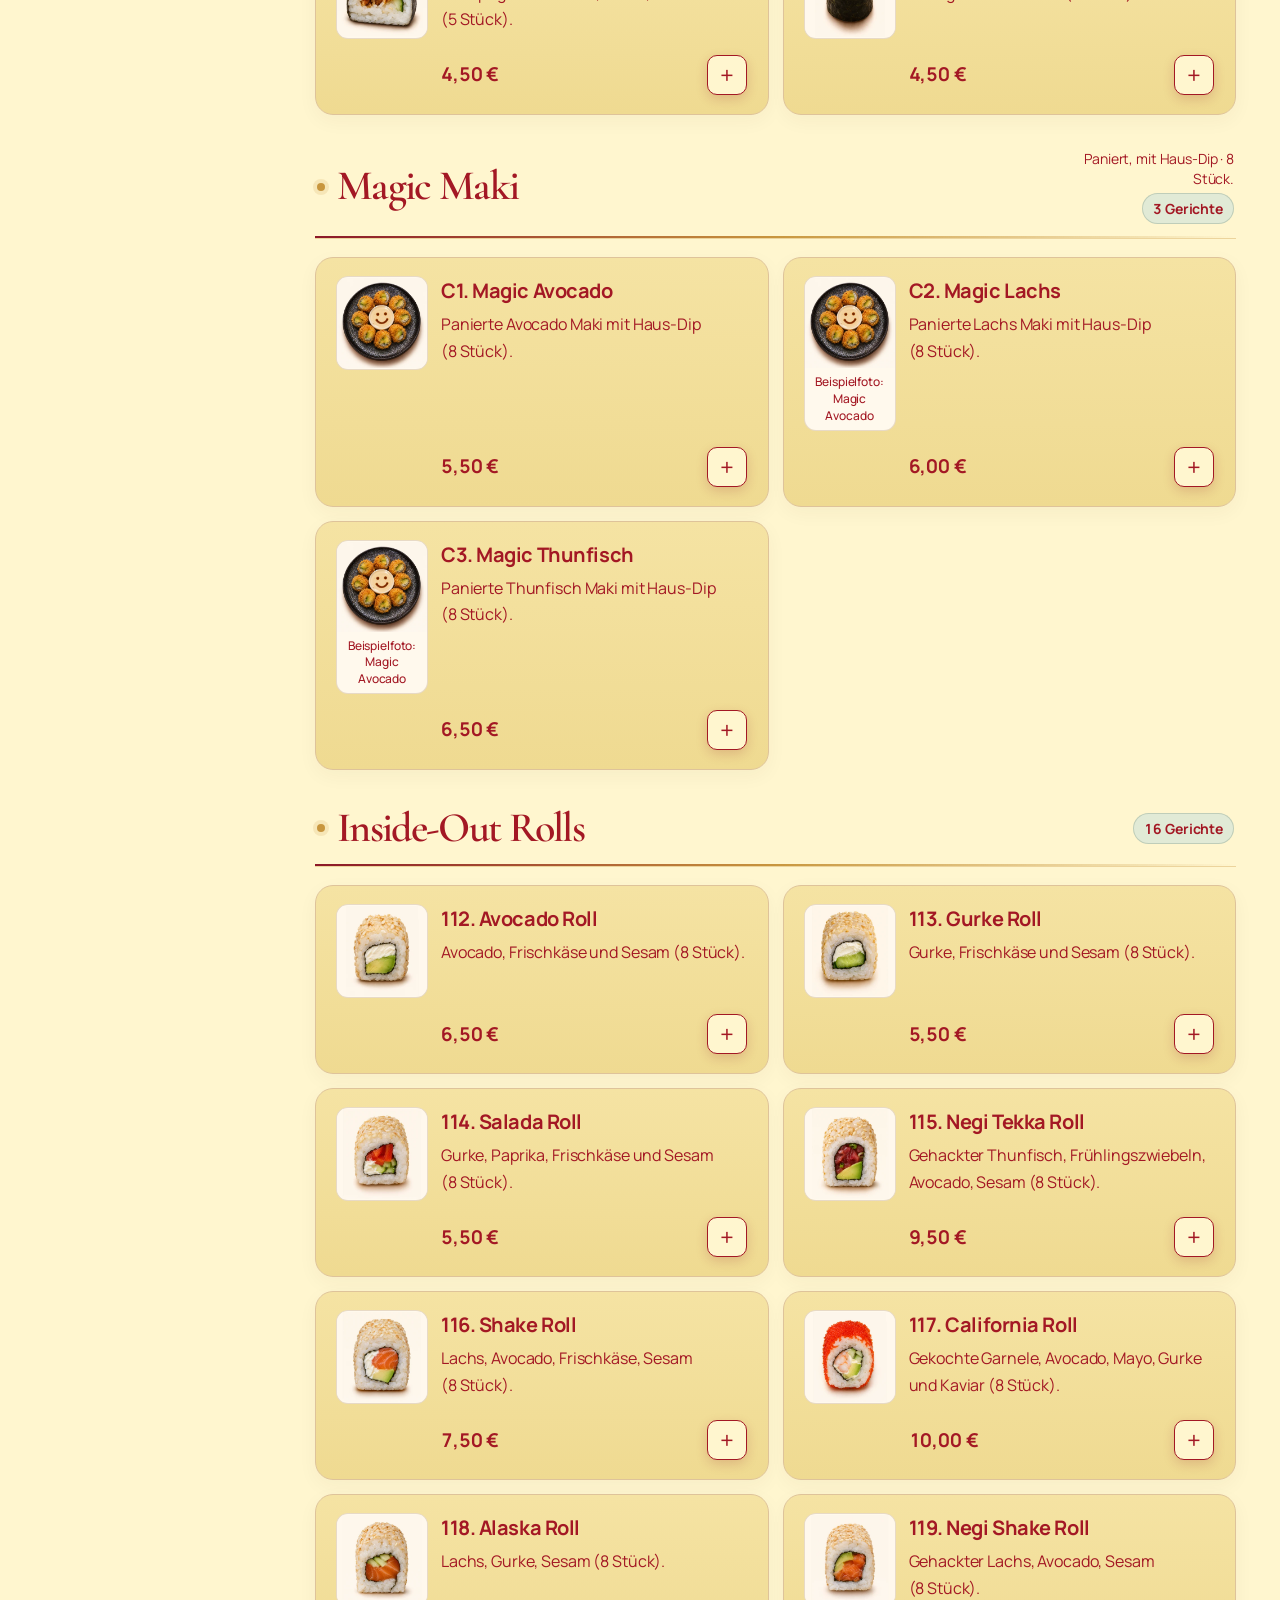
==== commit afc3f8f5: "upload" ====
--- a/index.html
+++ b/index.html
@@ -408,6 +408,7 @@
             <svg class="section-cloud-ornament cloud-dark" aria-hidden="true"><use href="#auspicious-cloud"/></svg>
           </div>
           <div class="menu-intro-copy">
+            <p class="menu-order-notice">Bestellen Sie per WhatsApp</p>
             <p>Wählen Sie Ihre Lieblingsgerichte direkt aus und senden Sie Ihre Bestellung mit einem Klick per WhatsApp zur Abholung.</p>
             <button class="menu-sushi-link" type="button" data-menu-category="sushi">Sushi &amp; Sashimi entdecken <span aria-hidden="true">→</span></button>
           </div>
@@ -432,12 +433,11 @@
               </div>
               <div class="search-wrap">
                 <svg viewBox="0 0 24 24" aria-hidden="true"><circle cx="11" cy="11" r="7"></circle><path d="m20 20-4-4"></path></svg>
-                <label class="sr-only" for="menu-search">Gericht oder Nummer suchen</label>
-                <input id="menu-search" type="search" placeholder="Gericht, Zutat oder Nummer (z. B. Sushi, 42, Pho) suchen …" autocomplete="off" aria-controls="menu-list">
+                <label class="sr-only" for="menu-search">Gericht, Zutat oder Nummer suchen</label>
+                <input id="menu-search" type="search" placeholder="Gericht, Zutat, Nr." autocomplete="off" aria-controls="menu-list">
                 <button class="menu-search-clear" id="menu-search-clear" type="button" aria-label="Suche löschen" hidden>×</button>
               </div>
               <div class="menu-tools-bottom">
-                <span class="menu-pickup"><span aria-hidden="true">✦</span> Direkte Vorbestellung zur Abholung per WhatsApp</span>
                 <button class="selection-filter" id="menu-selection-filter" type="button" aria-pressed="false">Meine Auswahl <span data-selection-count>0</span></button>
               </div>
             </div>
--- a/css/menu.css
+++ b/css/menu.css
@@ -1,19 +1,49 @@
 /* Menu browsing and quantity controls — Contemporary Asian Fine-Dining styling */
+.menu-section {
+  --menu-red: #a31824;
+  color: var(--menu-red);
+}
+
 .menu-intro {
   align-items: flex-end;
   margin-bottom: 38px;
 }
 
 .menu-intro-copy {
-  max-width: 440px;
+  max-width: 480px;
+}
+
+.menu-intro h2,
+.menu-intro h2 em {
+  color: var(--menu-red);
+}
+
+.menu-intro h2 {
+  font-size: clamp(2.75rem, 4.6vw, 3.75rem);
+}
+
+.menu-intro .eyebrow.dark {
+  color: var(--menu-red);
+  font-size: 0.875rem;
 }
 
 .menu-intro-copy > p {
   margin: 0;
-  color: var(--muted);
-  font-size: 15px;
-  line-height: 1.7;
+  font-size: 1rem;
+  line-height: 1.6;
   text-wrap: pretty;
+}
+
+.menu-intro-copy > .menu-order-notice {
+  margin-bottom: 12px;
+  padding: 14px 16px;
+  color: var(--menu-red);
+  background: var(--menu-paper);
+  border-inline-start: 4px solid var(--menu-red);
+  border-radius: 12px;
+  font-size: clamp(1.375rem, 2.5vw, 1.75rem);
+  font-weight: 700;
+  line-height: 1.3;
 }
 
 .menu-sushi-link {
@@ -22,11 +52,11 @@
   gap: 12px;
   margin-top: 12px;
   padding: 10px 0;
-  color: var(--wine);
+  color: var(--menu-red);
   background: transparent;
   border: 0;
   border-bottom: 1px solid currentColor;
-  font: 700 13px/1.5 var(--sans);
+  font: 700 1rem/1.5 var(--sans);
   cursor: pointer;
 }
 
@@ -69,8 +99,8 @@
 .menu-sidebar-title {
   margin: 0 8px 16px;
   max-width: 190px;
-  font: 600 22px/1.22 var(--display);
-  color: var(--ink);
+  font: 600 1.625rem/1.22 var(--display);
+  color: var(--menu-red);
   letter-spacing: -0.01em;
 }
 
@@ -90,8 +120,8 @@
   gap: 8px;
   min-height: 43px;
   padding: 9px 13px;
-  color: #4f3a28;
-  font-size: 12.5px;
+  color: var(--menu-red);
+  font-size: 1rem;
   font-weight: 600;
   text-align: left;
   white-space: normal;
@@ -104,15 +134,13 @@
 }
 
 .menu-sidebar .filter-button:hover {
-  color: var(--wine);
   background: rgba(255, 250, 240, 0.72);
   border-color: rgba(200, 150, 62, 0.35);
 }
 
 .menu-sidebar .filter-button.is-active {
-  color: #fff9ec;
-  background: linear-gradient(135deg, var(--olive), var(--olive-deep));
-  border-color: rgba(245, 223, 168, 0.4);
+  background: var(--cream);
+  border-color: var(--menu-red);
   font-weight: 700;
   box-shadow: 0 8px 18px rgba(24, 51, 36, 0.2);
 }
@@ -120,26 +148,24 @@
 .filter-count {
   min-width: 26px;
   padding: 2px 6px;
-  color: #5a3e22;
+  color: var(--menu-red);
   background: #e9d1a7;
   border-radius: 999px;
-  font-size: 10.5px;
+  font-size: 0.875rem;
   text-align: center;
   font-weight: 700;
   font-variant-numeric: tabular-nums;
 }
 
 .is-active .filter-count {
-  color: #2c1e0c;
   background: var(--gold-pale);
 }
 
 .menu-sidebar-note {
   margin: 20px 8px 0;
   padding-top: 16px;
-  color: #695542;
   border-top: 1px solid rgba(200, 150, 62, 0.3);
-  font-size: 11px;
+  font-size: 0.875rem;
   line-height: 1.7;
 }
 
@@ -172,11 +198,12 @@
 .menu-catalog .search-wrap input {
   height: 48px;
   padding-right: 46px;
-  color: var(--ink);
+  padding-left: 42px;
+  color: var(--menu-red);
   background: var(--cream);
   border: 1px solid #d2ad78;
   border-radius: 12px;
-  font-size: 13.5px;
+  font-size: 1.0625rem;
   box-shadow: inset 0 2px 5px rgba(58, 36, 16, 0.03);
 }
 
@@ -185,8 +212,12 @@
   box-shadow: 0 0 0 3px rgba(140, 24, 40, 0.14);
 }
 
+.menu-catalog .search-wrap input:placeholder-shown {
+  padding-right: 12px;
+}
+
 .menu-catalog .search-wrap input::placeholder {
-  color: #745b45;
+  color: var(--menu-red);
   opacity: 1;
 }
 
@@ -200,10 +231,10 @@
   width: 40px;
   height: 40px;
   border: 0;
-  color: #725945;
+  color: var(--menu-red);
   background: transparent;
   border-radius: 9px;
-  font-size: 22px;
+  font-size: 1.5rem;
   cursor: pointer;
 }
 
@@ -214,23 +245,8 @@
 .menu-tools-bottom {
   display: flex;
   align-items: center;
-  justify-content: space-between;
-  gap: 12px;
+  justify-content: flex-end;
   margin-top: 12px;
-}
-
-.menu-pickup {
-  display: inline-flex;
-  gap: 8px;
-  align-items: center;
-  color: #594026;
-  font-size: 11.5px;
-  font-weight: 600;
-}
-
-.menu-pickup > span {
-  color: var(--wine);
-  font-size: 12px;
 }
 
 .selection-filter {
@@ -239,12 +255,12 @@
   gap: 8px;
   min-height: 40px;
   padding: 6px 13px;
-  color: var(--wine);
+  color: var(--menu-red);
   background: #fff7e6;
   border: 1px solid #c59254;
   border-radius: 999px;
   cursor: pointer;
-  font-size: 11.5px;
+  font-size: 0.9375rem;
   font-weight: 700;
   transition: background 0.18s ease, color 0.18s ease, border-color 0.18s ease;
 }
@@ -255,34 +271,31 @@
   display: grid;
   place-items: center;
   padding-inline: 5px;
-  color: #5b1b14;
+  color: var(--menu-red);
   background: #edd095;
   border-radius: 999px;
   font-variant-numeric: tabular-nums;
 }
 
 .selection-filter[aria-pressed="true"] {
-  color: #fffaf3;
-  background: var(--wine);
-  border-color: var(--wine);
-}
-
-.selection-filter[aria-pressed="true"] > span {
-  color: var(--wine-deep);
-  background: #fff0dc;
+  background: #f6dfa0;
+  border-color: var(--menu-red);
+  box-shadow: inset 0 0 0 1px var(--menu-red);
 }
 
 .menu-catalog .menu-meta {
   min-height: 42px;
   padding: 16px 4px 0;
-  font-size: 12px;
+  color: var(--menu-red);
+  font-size: 0.9375rem;
   font-weight: 500;
 }
 
 .menu-catalog .menu-meta button {
   min-height: 40px;
   padding-block: 5px;
-  font-size: 12px;
+  color: var(--menu-red);
+  font-size: 0.9375rem;
 }
 
 .menu-catalog .menu-category {
@@ -303,8 +316,8 @@
 .menu-catalog .menu-category-head h3 {
   min-width: 0;
   font-family: var(--display);
-  color: var(--wine);
-  font-size: clamp(28px, 3vw, 36px);
+  color: var(--menu-red);
+  font-size: clamp(2rem, 3.5vw, 2.625rem);
   font-weight: 600;
   line-height: 1.15;
 }
@@ -328,20 +341,20 @@
 
 .menu-catalog .menu-category-meta p {
   max-width: 190px;
-  color: #6e5942;
+  color: var(--menu-red);
   text-align: right;
-  font-size: 11px;
+  font-size: 0.875rem;
   line-height: 1.4;
 }
 
 .menu-catalog .menu-category-count {
   min-height: 26px;
   padding: 3px 10px;
-  color: #234733;
+  color: var(--menu-red);
   background: #e1ead6;
   border: 1px solid rgba(35, 71, 51, 0.18);
   border-radius: 999px;
-  font-size: 10.5px;
+  font-size: 0.875rem;
   font-weight: 700;
 }
 
@@ -352,7 +365,7 @@
 
 .menu-catalog .menu-item {
   position: relative;
-  grid-template-columns: 34px minmax(0, 1fr);
+  grid-template-columns: minmax(0, 1fr);
   grid-template-rows: 1fr auto;
   align-items: start;
   column-gap: 13px;
@@ -408,16 +421,16 @@
   width: 34px;
   min-width: 0;
   height: 34px;
-  color: #4f2d0f;
+  color: var(--menu-red);
   background: linear-gradient(135deg, #f5dfb0, #e8c483);
   border: 1px solid #d1a760;
   border-radius: 10px;
-  font-size: 11px;
+  font-size: 0.875rem;
   font-weight: 700;
 }
 
 .menu-catalog .menu-item-content {
-  grid-column: 2;
+  grid-column: 1;
   grid-row: 1;
   padding-top: 1px;
 }
@@ -446,14 +459,21 @@
 
 .menu-item-photo figcaption {
   padding: 5px;
-  color: #594026;
-  font: 500 9px/1.4 var(--sans);
+  color: var(--menu-red);
+  font: 500 0.75rem/1.4 var(--sans);
   text-align: center;
 }
 
-.menu-catalog .menu-item--with-image .menu-code {
-  grid-row: 2;
-  align-self: center;
+.menu-catalog .menu-code--inline {
+  display: inline;
+  width: auto;
+  height: auto;
+  color: var(--menu-red);
+  background: none;
+  border: 0;
+  border-radius: 0;
+  font: inherit;
+  white-space: nowrap;
 }
 
 .menu-item-title-row {
@@ -465,8 +485,8 @@
 
 .menu-catalog .menu-item-name {
   margin: 0;
-  color: #261911;
-  font-size: 15px;
+  color: var(--menu-red);
+  font-size: 1.25rem;
   font-weight: 700;
   line-height: 1.4;
   text-wrap: pretty;
@@ -477,7 +497,8 @@
   align-items: center;
   padding: 2px 7px;
   border-radius: 999px;
-  font-size: 9.5px;
+  color: var(--menu-red);
+  font-size: 0.75rem;
   font-weight: 700;
   letter-spacing: 0.04em;
   text-transform: uppercase;
@@ -485,26 +506,24 @@
 }
 
 .menu-tag--spicy {
-  color: #8c1828;
   background: #fde8e8;
   border: 1px solid rgba(140, 24, 40, 0.24);
 }
 
 .menu-tag--veg {
-  color: #1f4b32;
   background: #e3f0e6;
   border: 1px solid rgba(31, 75, 50, 0.22);
 }
 
 .menu-catalog .menu-item-description {
   margin-top: 6px;
-  font-size: 12.5px;
+  font-size: 1rem;
   line-height: 1.65;
-  color: #624b39;
+  color: var(--menu-red);
 }
 
 .menu-catalog .menu-item-action {
-  grid-column: 2;
+  grid-column: 1;
   grid-row: 2;
   display: flex;
   flex-direction: row;
@@ -515,16 +534,16 @@
 }
 
 .menu-catalog .menu-price {
-  font-size: 15px;
-  font-weight: 700;
-  color: var(--wine);
+  font-size: 1.1875rem;
+  font-weight: 700;
+  color: var(--menu-red);
   padding: 0;
   background: none;
 }
 
-.menu-catalog .menu-item--without-code .menu-item-content,
-.menu-catalog .menu-item--without-code .menu-item-action {
-  grid-column: 1 / -1;
+.menu-catalog .menu-item--with-image .menu-item-content,
+.menu-catalog .menu-item--with-image .menu-item-action {
+  grid-column: 2;
 }
 
 .menu-catalog .menu-variants {
@@ -541,8 +560,8 @@
   grid-template-columns: minmax(0, 1fr) auto 120px;
   min-height: 42px;
   gap: 8px;
-  font-size: 12px;
-  color: #4a3728;
+  font-size: 1rem;
+  color: var(--menu-red);
 }
 
 .menu-catalog .menu-variant > span:first-child {
@@ -558,8 +577,8 @@
 .menu-catalog .menu-variant > strong {
   padding: 0;
   background: none;
-  color: var(--wine);
-  font-size: 13px;
+  color: var(--menu-red);
+  font-size: 1rem;
   font-weight: 700;
   white-space: nowrap;
 }
@@ -590,11 +609,11 @@
   place-items: center;
   margin: 0;
   padding: 0;
-  color: var(--wine);
+  color: var(--menu-red);
   background: transparent;
   border: 0;
   border-radius: 10px;
-  font-size: 21px;
+  font-size: 1.5rem;
   line-height: 1;
   cursor: pointer;
   box-shadow: none;
@@ -605,27 +624,22 @@
   width: 40px;
   min-width: 40px;
   flex-basis: 40px;
-  color: #fff9ef;
-  background: linear-gradient(135deg, var(--wine-bright), var(--wine-deep));
-  border: 1px solid rgba(245, 223, 168, 0.35);
+  background: var(--cream);
+  border: 1px solid var(--menu-red);
   box-shadow: 0 4px 12px rgba(140, 24, 40, 0.18);
 }
 
-.dish-control.has-quantity .menu-add,
-.dish-control.has-quantity .dish-minus {
-  color: #21422b;
-}
-
 .dish-control .menu-add:hover,
+.dish-control .menu-add:focus-visible,
 .dish-control .dish-minus:hover {
-  color: #fffaf3;
-  background: var(--wine);
+  color: var(--menu-red);
+  background: var(--gold-pale);
   transform: none;
 }
 
 .dish-control .menu-add span {
   transform: none;
-  font-size: 21px;
+  font-size: inherit;
 }
 
 .dish-control .menu-add.is-added {
@@ -635,16 +649,16 @@
 .dish-control .menu-add:active,
 .dish-control .dish-minus:active {
   transform: none;
-  background: var(--wine-deep);
-  color: #fffaf3;
+  background: #edd095;
+  color: var(--menu-red);
 }
 
 .dish-control .dish-quantity {
   flex: 1;
   min-width: 30px;
   text-align: center;
-  color: #21422b;
-  font-size: 13px;
+  color: var(--menu-red);
+  font-size: 1rem;
   font-weight: 700;
   font-variant-numeric: tabular-nums;
 }
@@ -657,7 +671,8 @@
 
 .menu-catalog .menu-footnote {
   margin-top: 32px;
-  font-size: 11.5px;
+  color: var(--menu-red);
+  font-size: 0.9375rem;
 }
 
 .menu-catalog .menu-empty {
@@ -666,13 +681,25 @@
 
 .menu-empty h3 {
   font-family: var(--display);
-  font-size: 28px;
+  font-size: 2rem;
 }
 
 .menu-empty p {
   max-width: 420px;
   margin: 12px auto 22px;
-  font-size: 13.5px;
+  color: var(--menu-red);
+  font-size: 1rem;
+}
+
+.menu-empty > span,
+.menu-empty .button {
+  color: var(--menu-red);
+}
+
+.menu-empty .button {
+  background: var(--menu-paper);
+  border: 1px solid var(--menu-red);
+  font-size: 1rem;
 }
 
 @media (max-width: 1080px) {
@@ -706,8 +733,8 @@
     position: absolute;
     top: 7px;
     left: 13px;
-    color: #e3ecd3;
-    font-size: 9px;
+    color: var(--menu-red);
+    font-size: 0.75rem;
     font-weight: 600;
     letter-spacing: 0.04em;
     text-transform: uppercase;
@@ -716,18 +743,18 @@
   .mobile-category-select select {
     width: 100%;
     min-width: 0;
-    height: 53px;
-    padding: 20px 33px 5px 12px;
-    color: #fff9e9;
-    background: linear-gradient(135deg, var(--olive), var(--olive-deep));
-    border: 1px solid #284430;
+    min-height: 56px;
+    padding: 22px 12px 5px;
+    color: var(--menu-red);
+    background: var(--cream);
+    border: 1px solid #c59254;
     border-radius: 12px;
-    font: 600 15px/1.3 var(--sans);
+    font: 600 1.0625rem/1.3 var(--sans);
     text-overflow: ellipsis;
     cursor: pointer;
   }
   .mobile-category-select option {
-    color: #302319;
+    color: var(--menu-red);
     background: #fff7e8;
   }
   .menu-catalog .menu-toolbar {
@@ -743,15 +770,12 @@
     grid-row: 1;
     margin: 0;
   }
-  .menu-pickup {
-    display: none;
-  }
   .selection-filter {
-    min-height: 53px;
+    min-height: 56px;
     flex-direction: column;
     justify-content: center;
     gap: 3px;
-    font-size: 10px;
+    font-size: 0.875rem;
     padding-inline: 11px;
     border-radius: 12px;
   }
@@ -759,17 +783,16 @@
     grid-column: 1 / -1;
     grid-row: 2;
   }
-  .menu-catalog .search-wrap input {
-    font-size: 16px;
-  }
   .menu-catalog .menu-category {
     margin-top: 26px;
   }
   .menu-catalog .menu-category-head h3 {
-    font-size: 26px;
+    font-size: 2rem;
+    overflow-wrap: anywhere;
   }
   .menu-catalog .menu-category-meta p {
     max-width: 115px;
+    overflow-wrap: anywhere;
   }
   .menu-catalog .menu-items {
     gap: 12px;
@@ -782,22 +805,30 @@
     gap: 12px;
     transform: none;
   }
-  .menu-catalog .menu-item-name {
-    font-size: 14.5px;
-  }
   .menu-catalog .menu-item-action {
     gap: 8px;
   }
-  .menu-catalog .menu-price {
-    font-size: 14.5px;
-  }
-  .menu-catalog .menu-variant {
-    grid-template-columns: minmax(0, 1fr) auto 120px;
+}
+
+@media (max-width: 460px) {
+  .menu-catalog .menu-category-head {
+    display: grid;
     gap: 8px;
   }
-}
-
-@media (max-width: 360px) {
+  .menu-category-meta {
+    flex-direction: row;
+    flex-wrap: wrap;
+    align-items: center;
+    justify-content: flex-start;
+    gap: 6px 10px;
+  }
+  .menu-catalog .menu-category-meta p {
+    max-width: none;
+    text-align: left;
+  }
+}
+
+@media (max-width: 400px) {
   .menu-catalog .menu-item--with-image .menu-item-action {
     grid-column: 1 / -1;
     padding-left: 48px;
@@ -809,8 +840,4 @@
   .menu-catalog .menu-variant > .dish-control {
     grid-column: 2;
   }
-  .menu-pickup {
-    max-width: 108px;
-    line-height: 1.4;
-  }
-}
+}
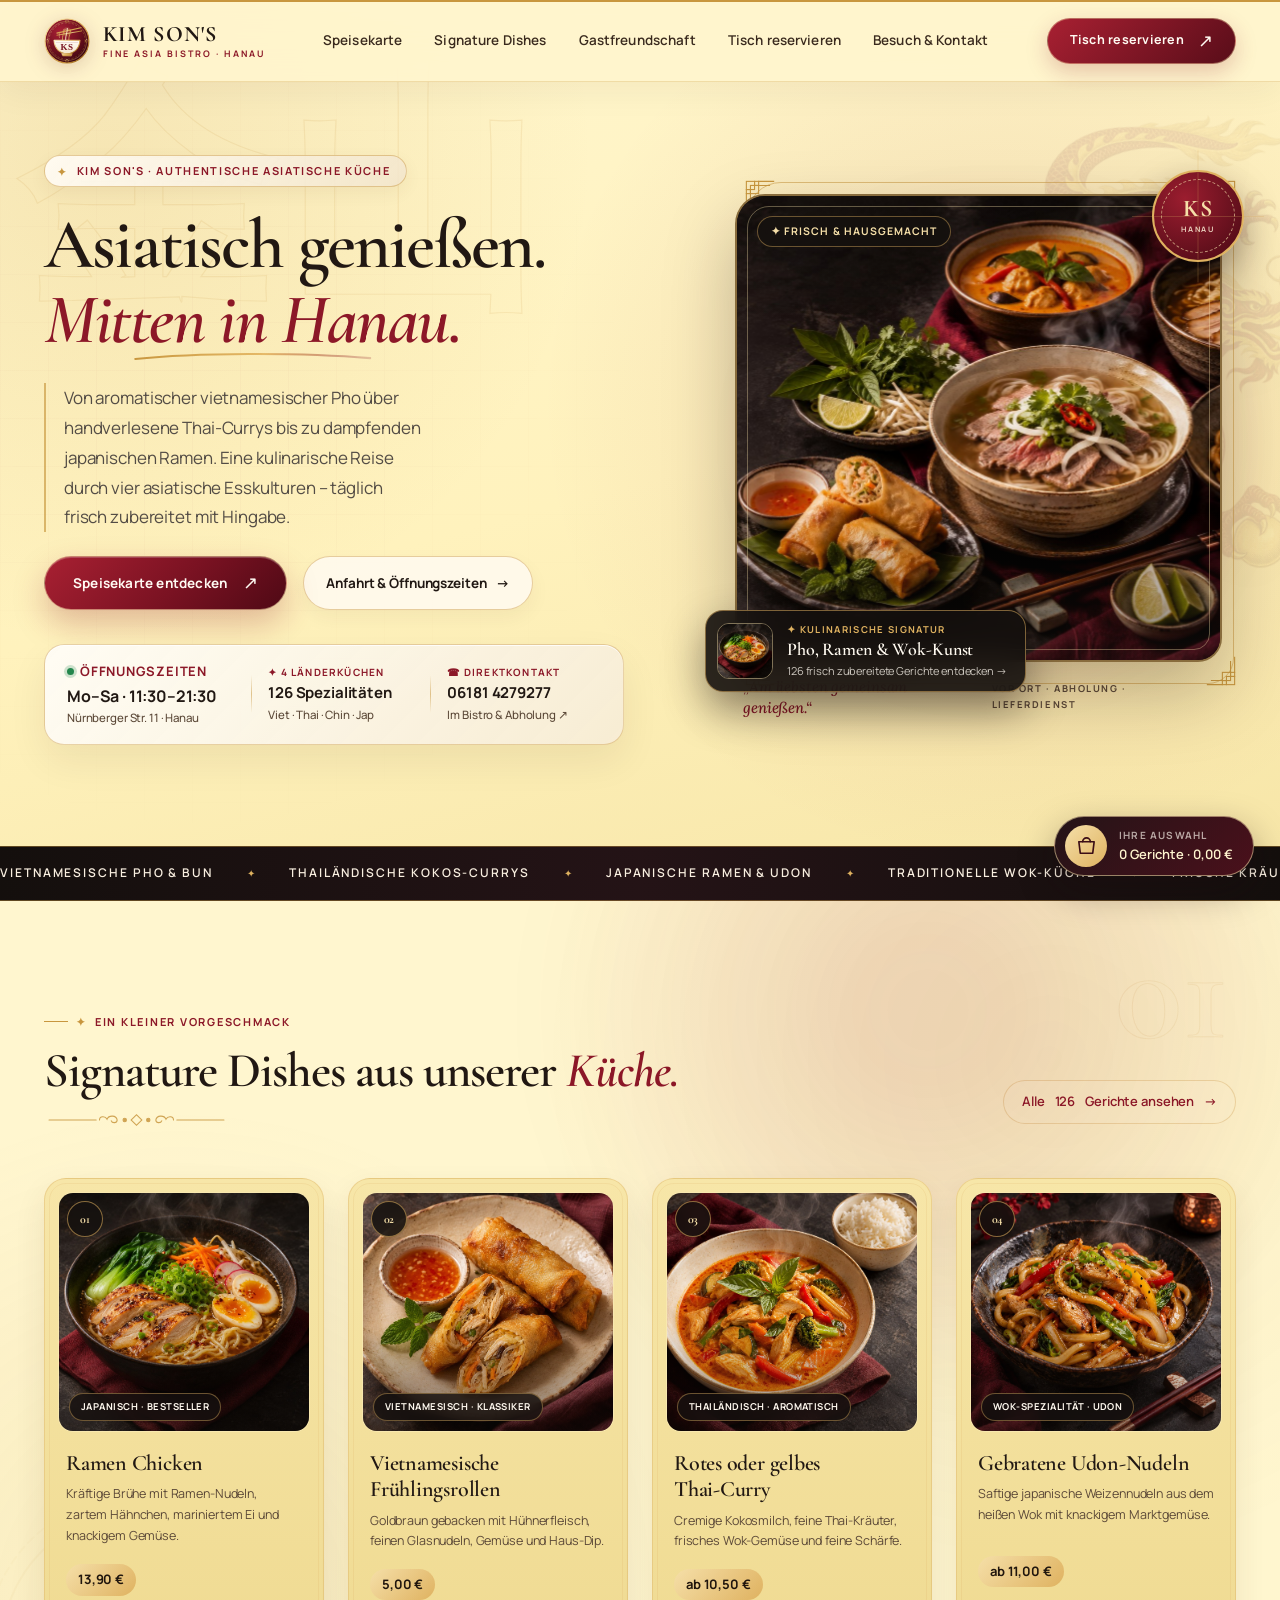
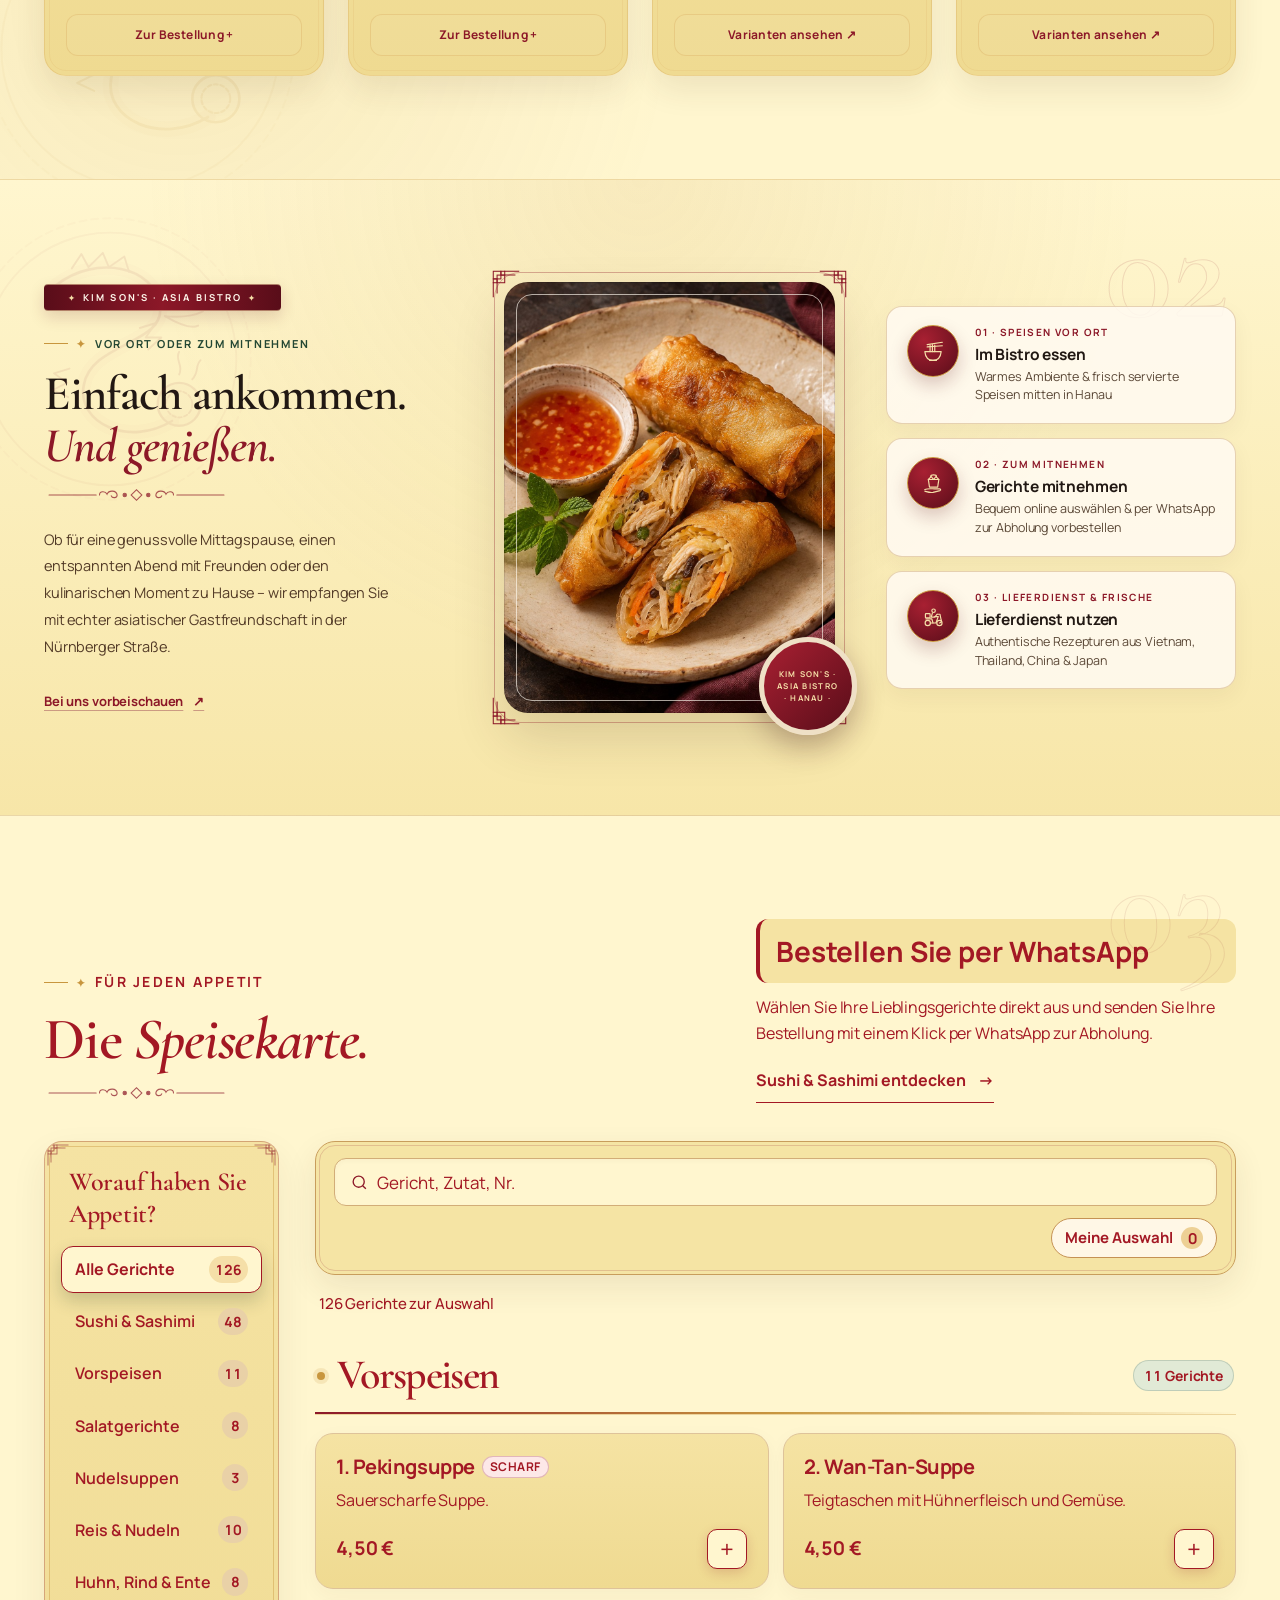
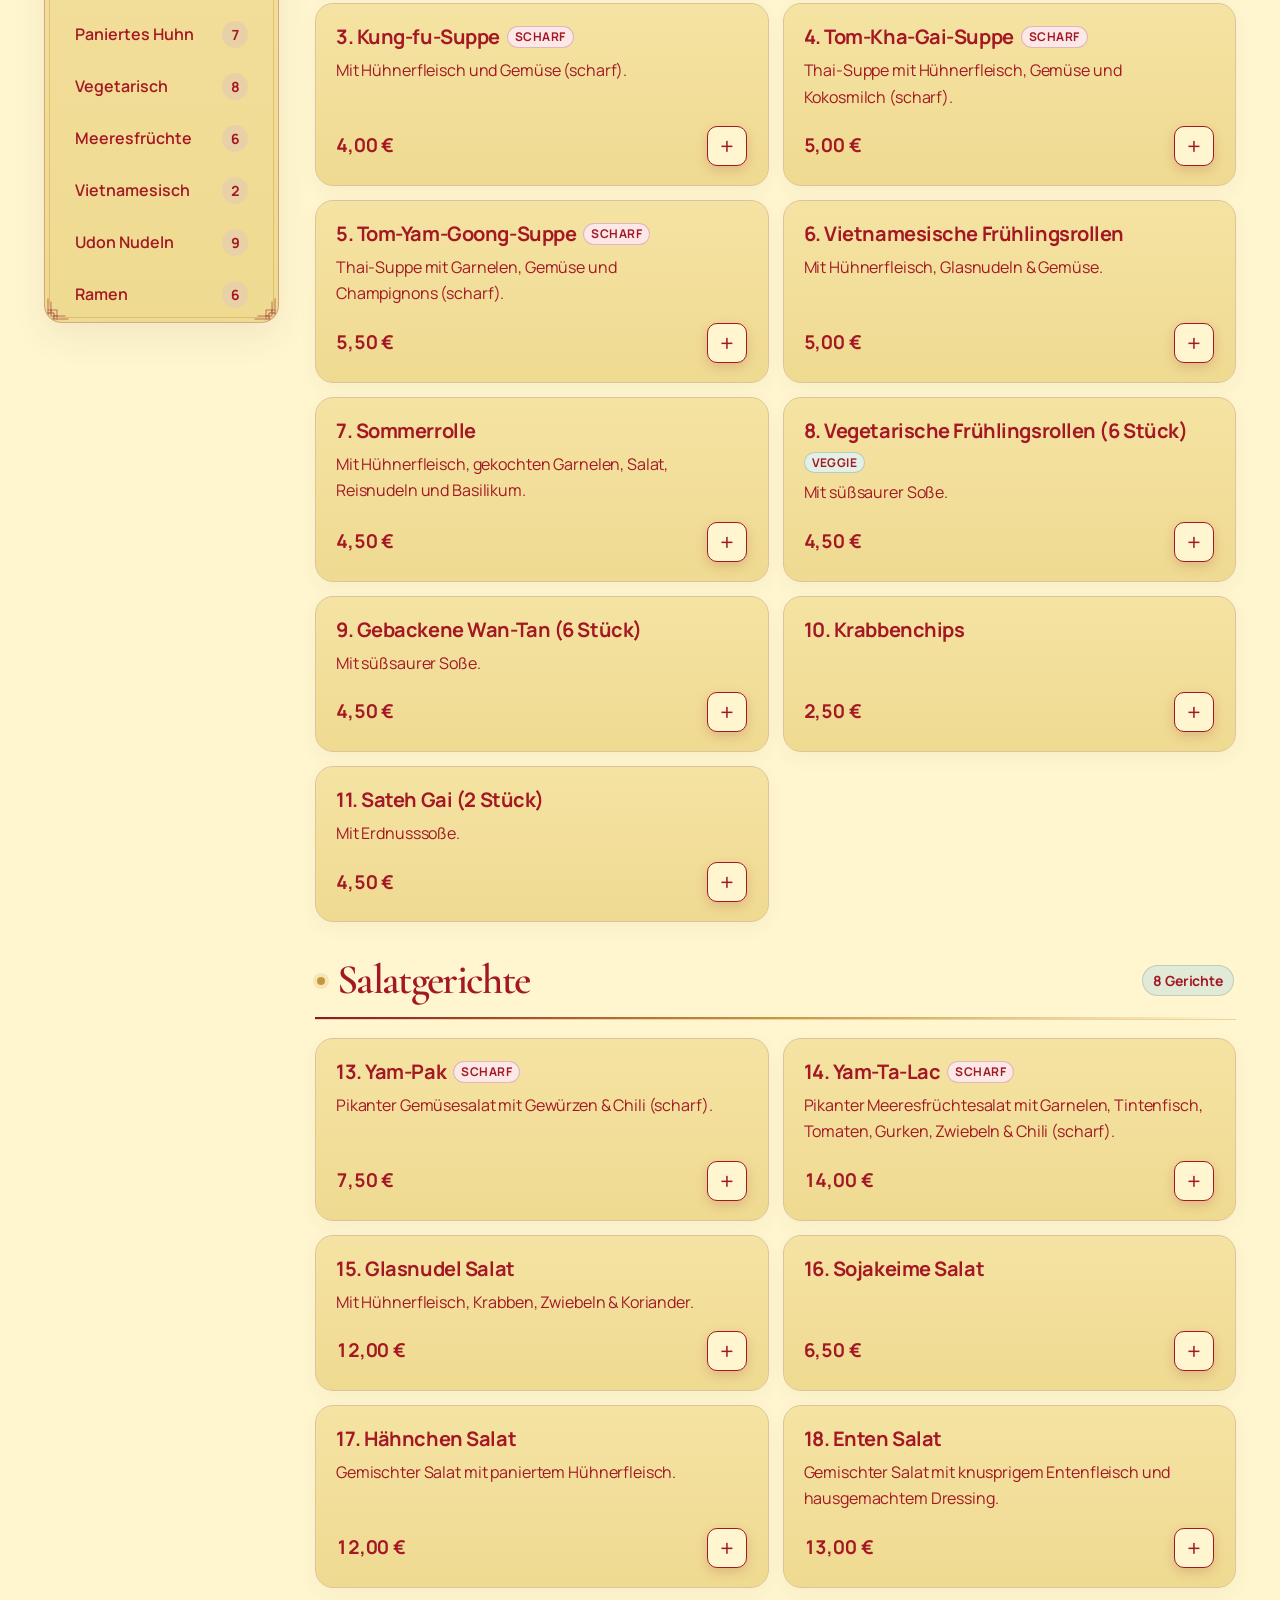
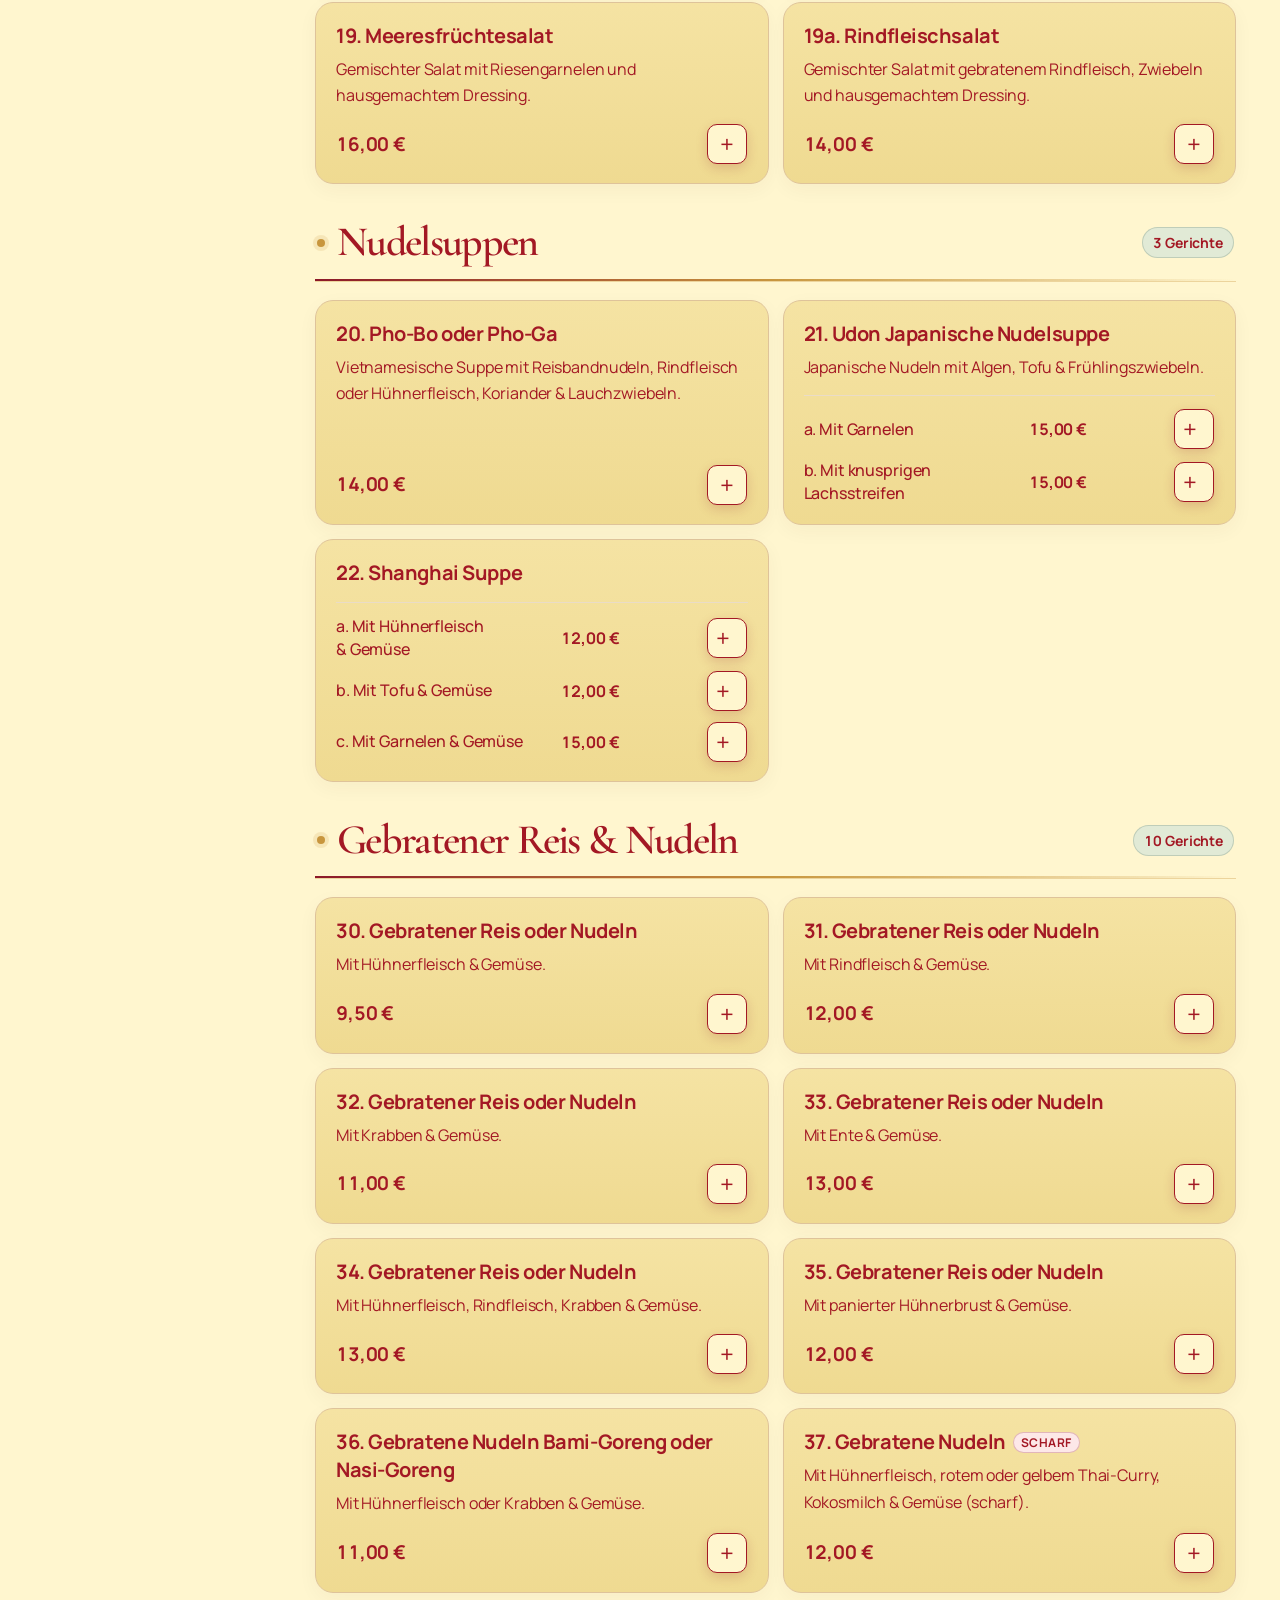
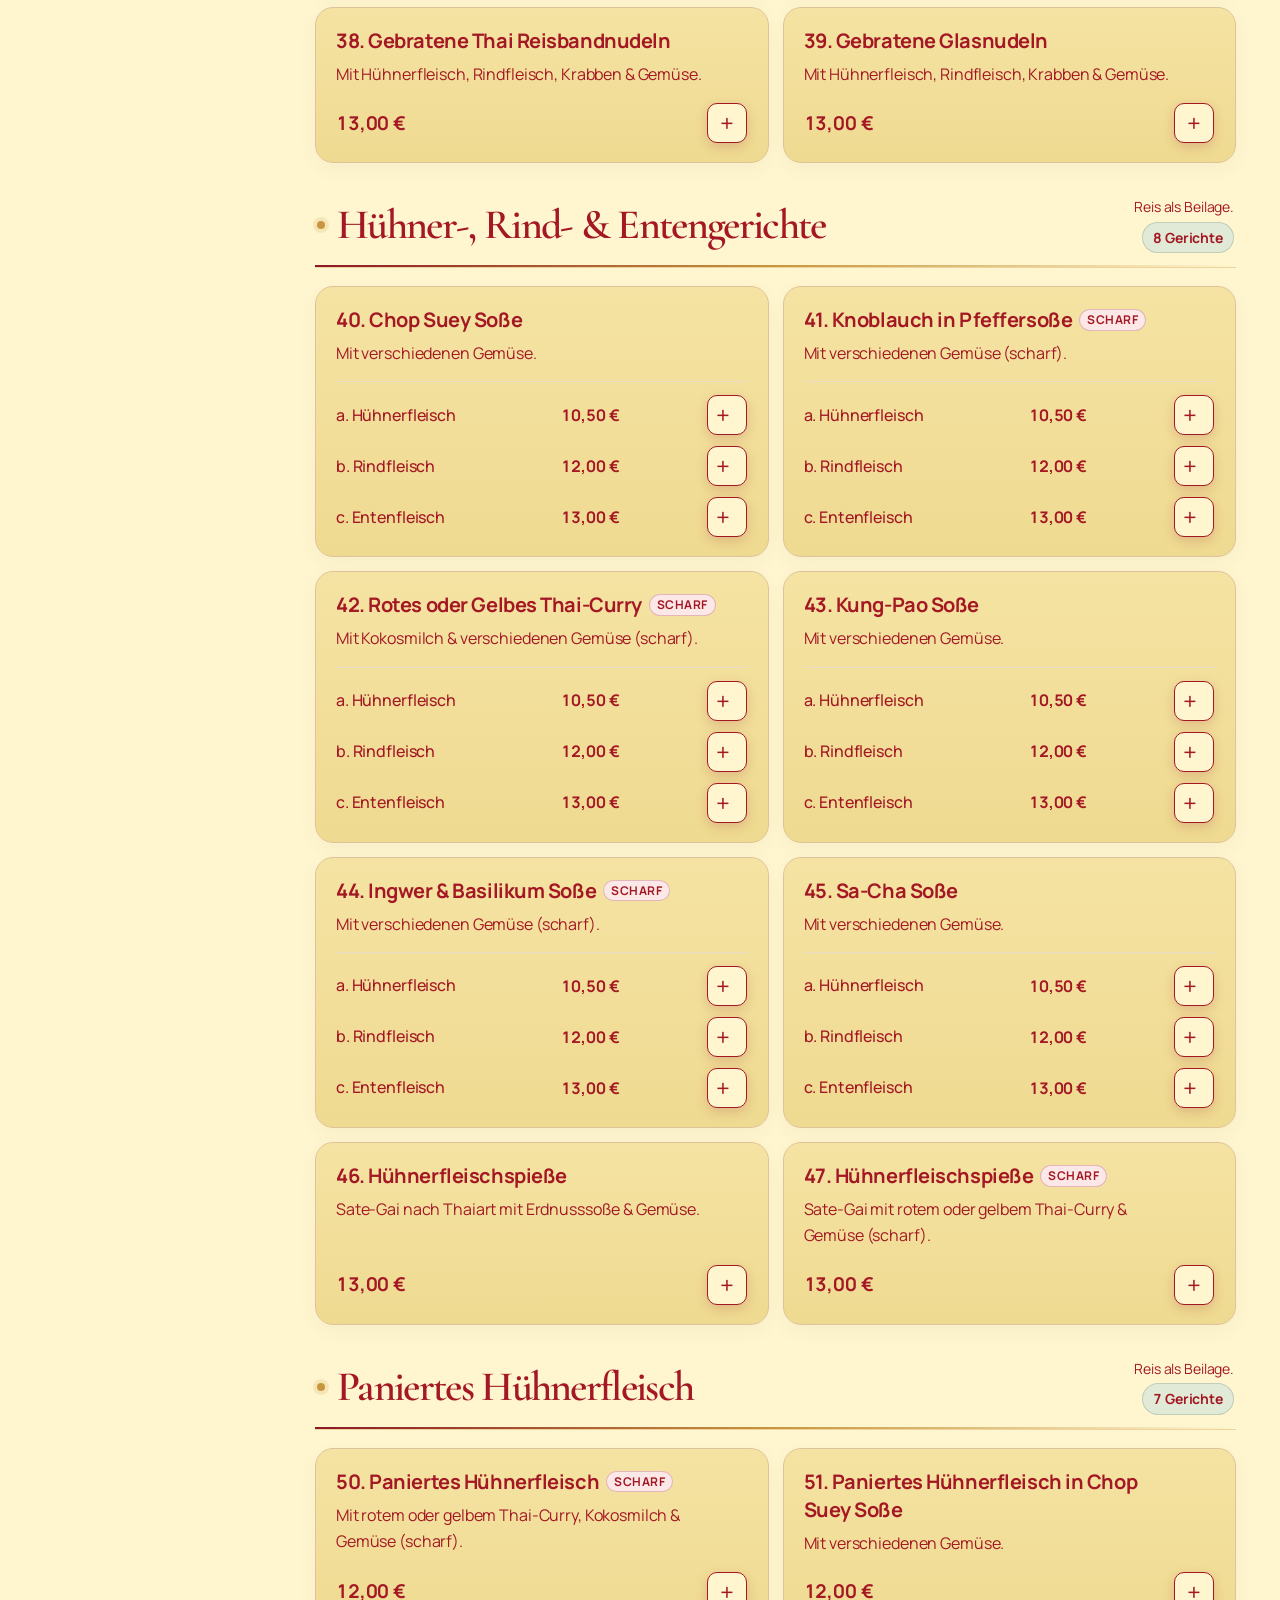
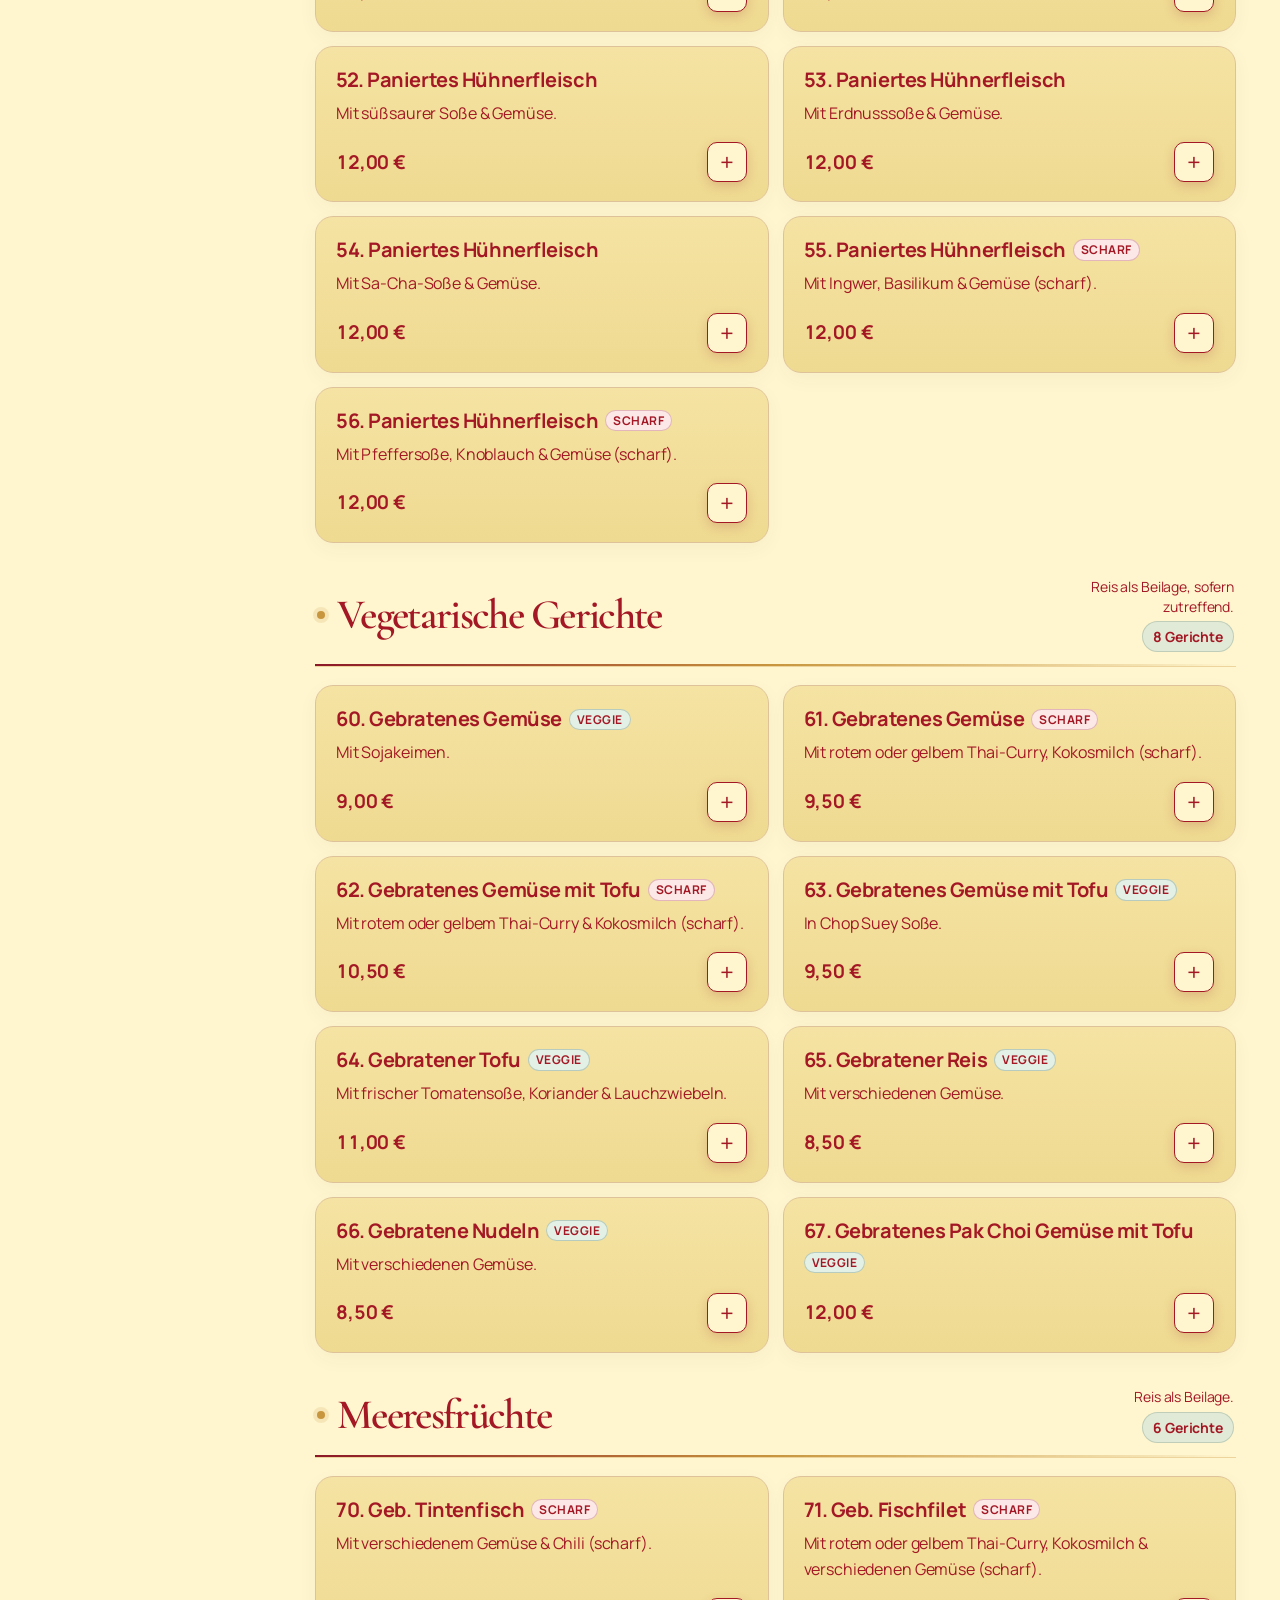
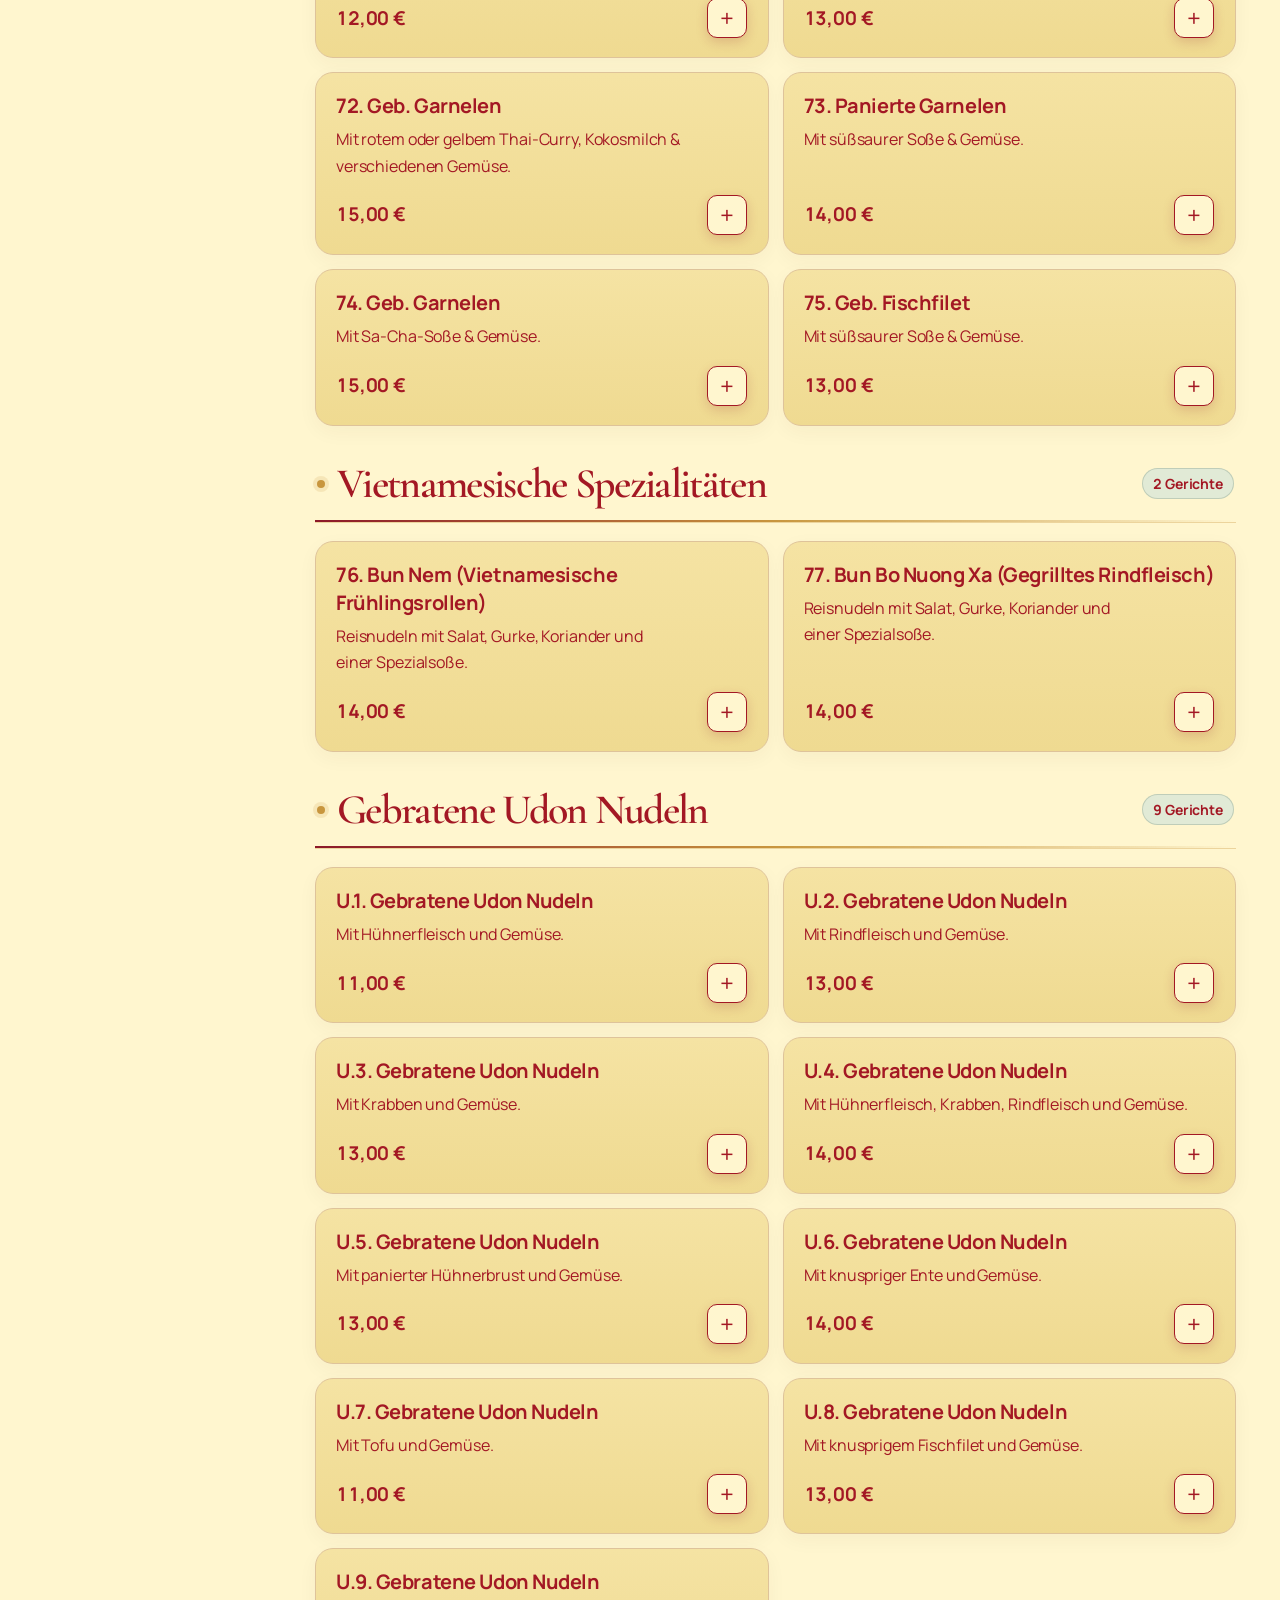
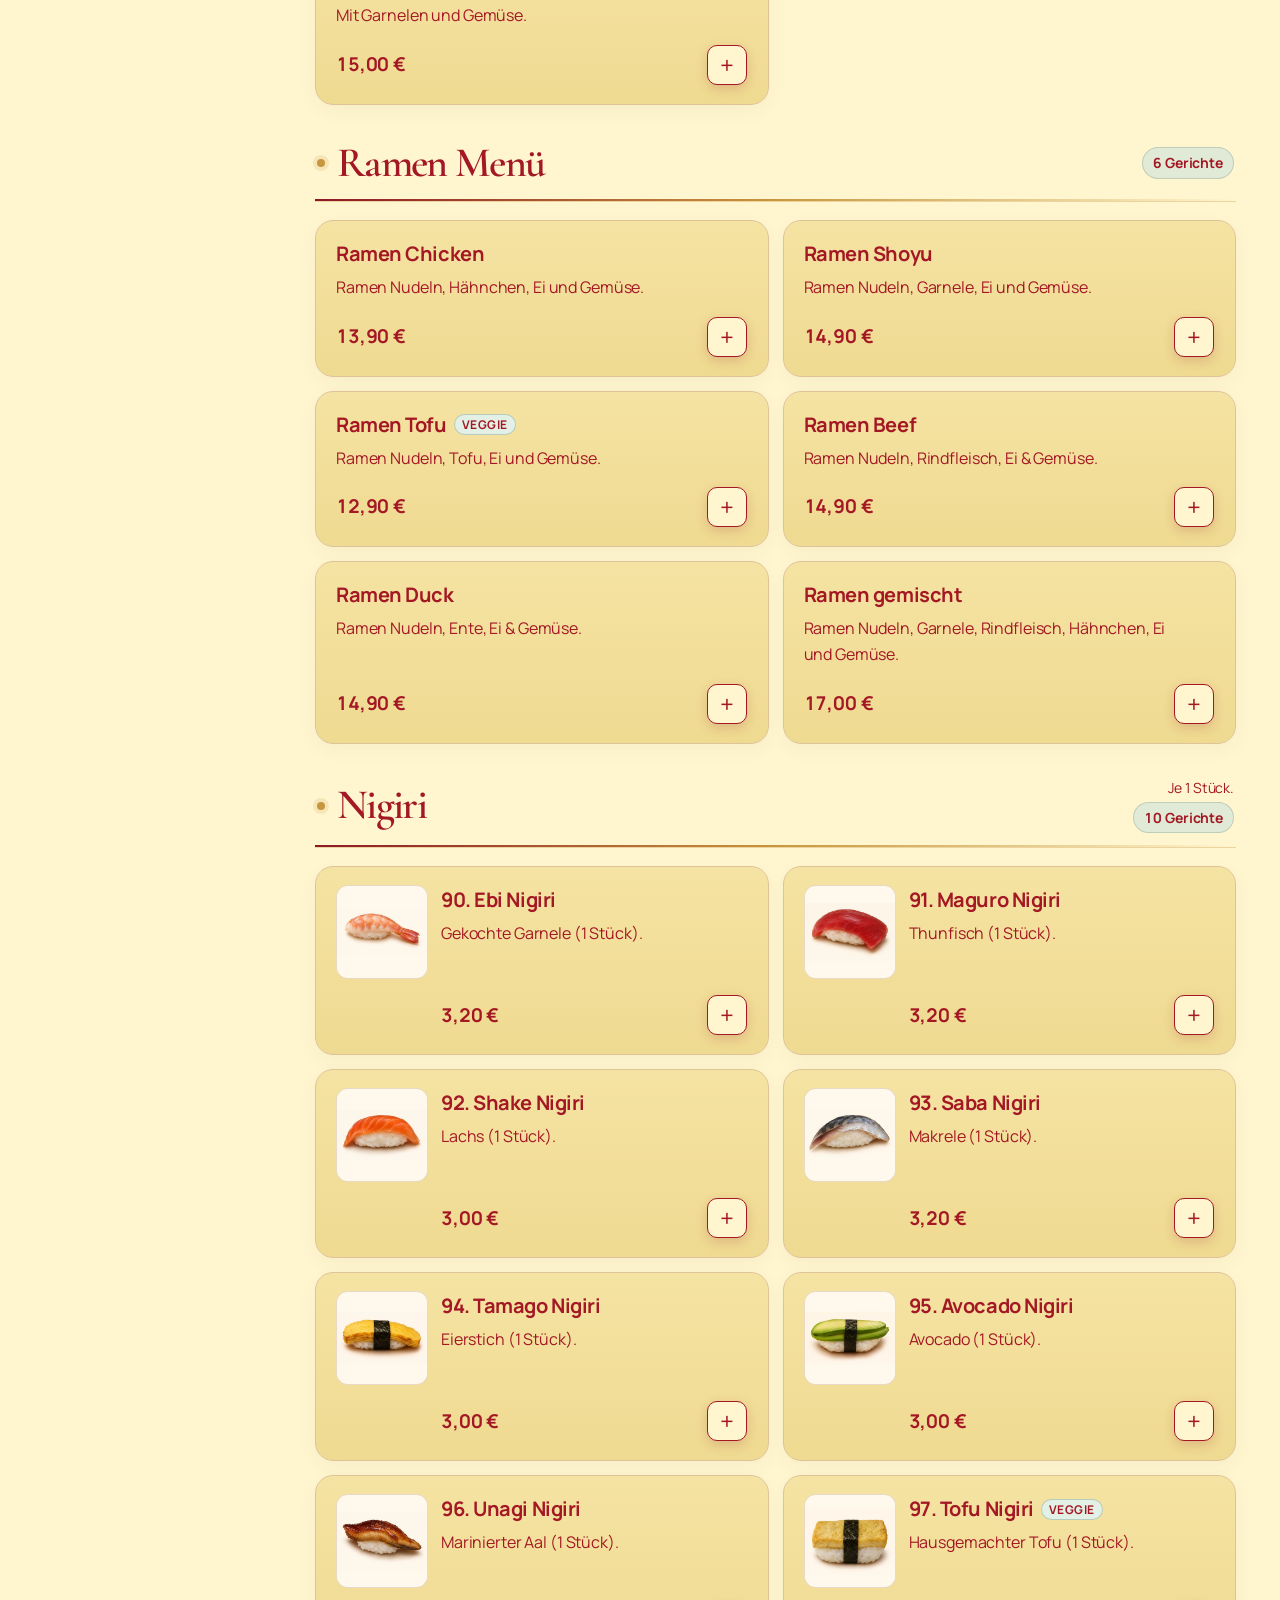
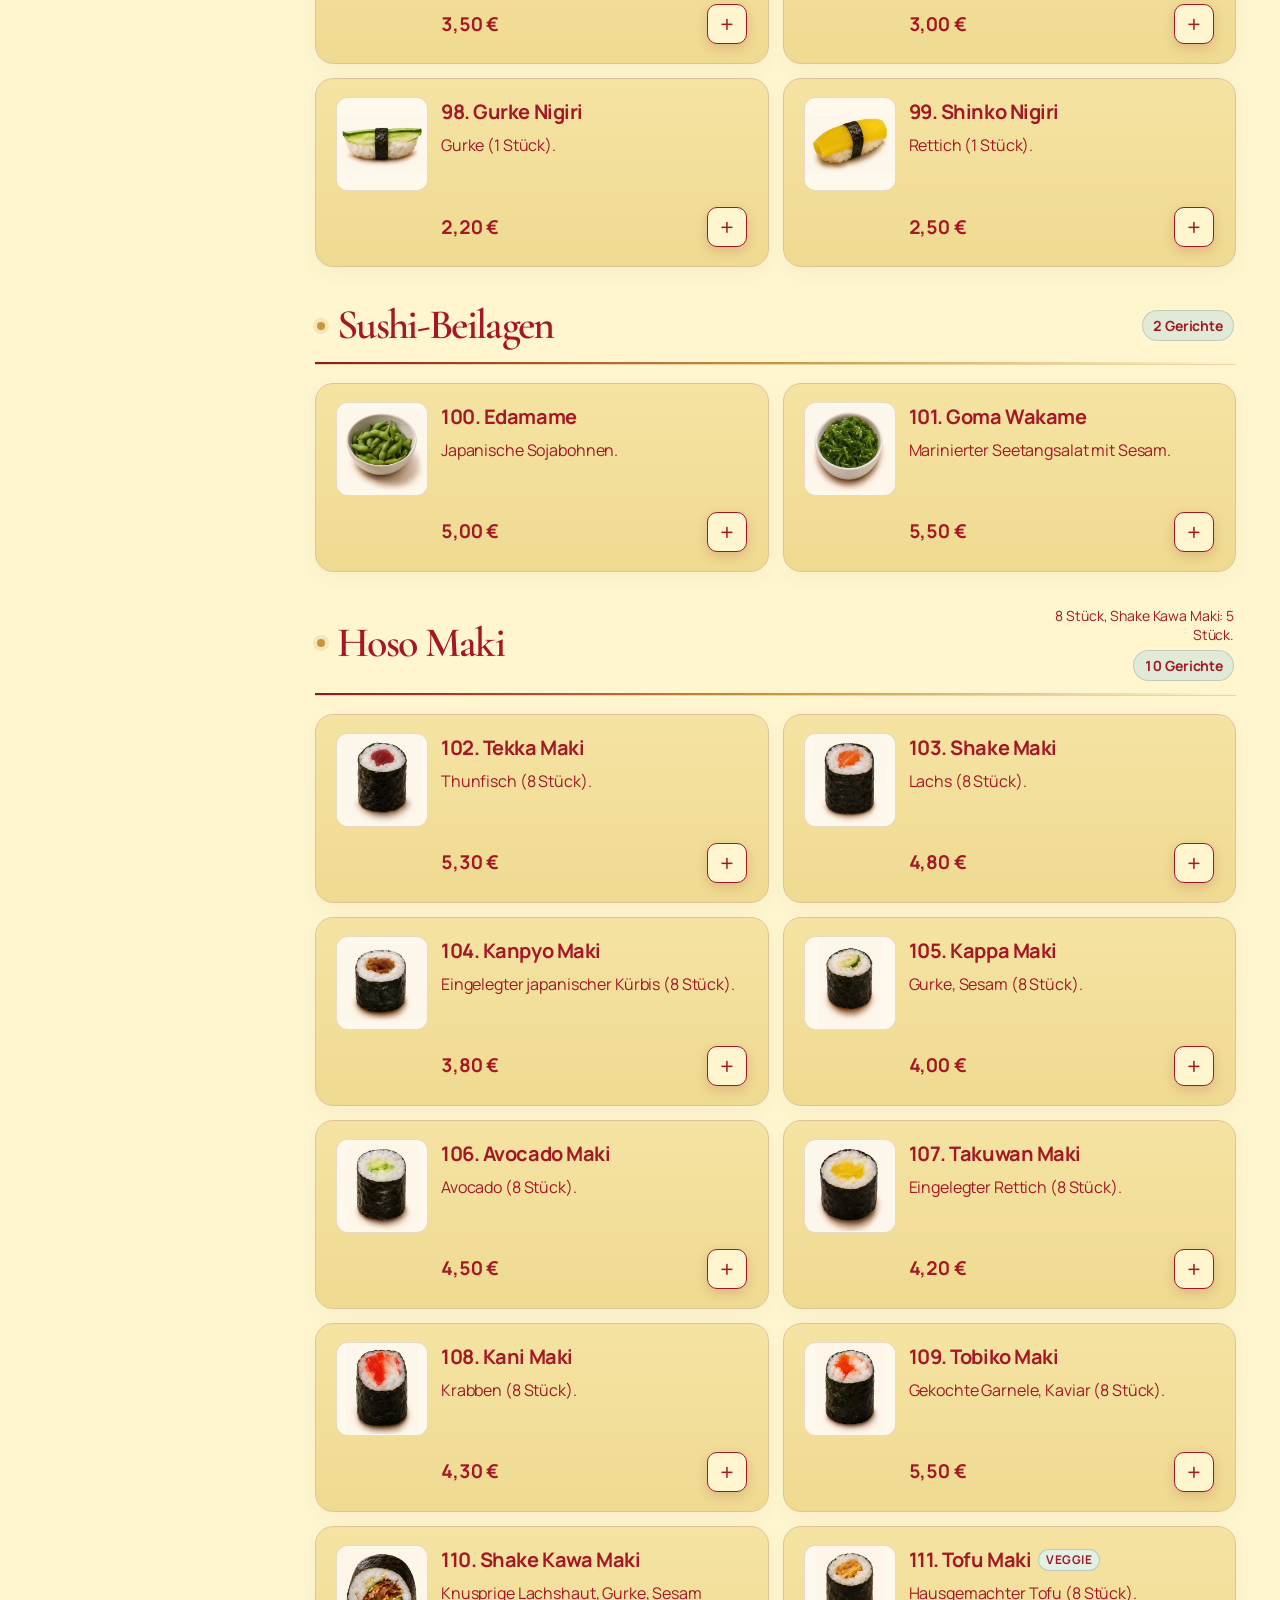
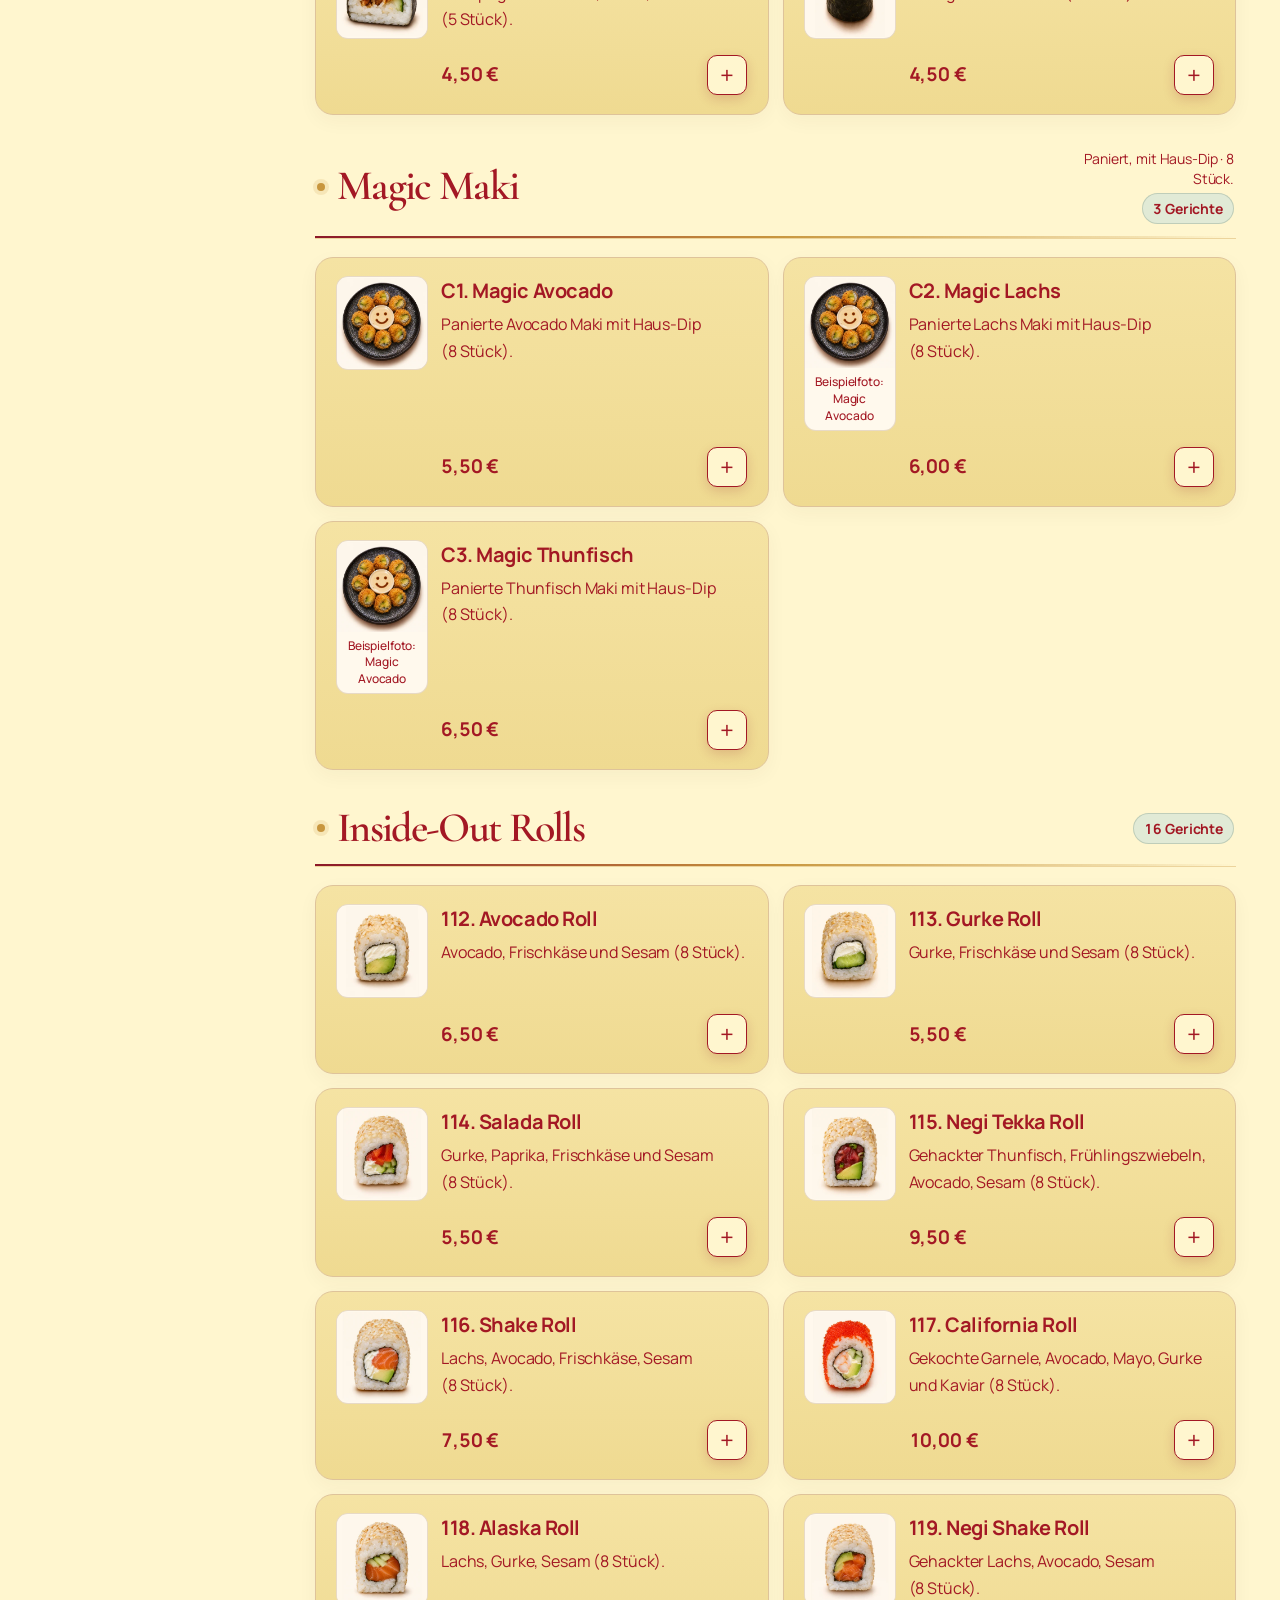
==== commit 8b8514a9: "upload" ====
--- a/index.html
+++ b/index.html
@@ -203,7 +203,7 @@
             <div class="hero-concierge" aria-label="Wichtige Informationen auf einen Blick">
               <div class="hero-concierge-item">
                 <span class="hero-concierge-label"><i class="availability-dot" aria-hidden="true"></i> Öffnungszeiten</span>
-                <strong>Mo–Sa · 11:30–21:00</strong>
+                <strong>Mo–Sa · 11:30–21:30</strong>
                 <small>Nürnberger Str. 11 · Hanau</small>
               </div>
               <div class="hero-concierge-divider" aria-hidden="true"></div>
@@ -466,7 +466,7 @@
           <div class="reservation-details" aria-label="Hinweise zur Reservierung">
             <div>
               <span aria-hidden="true">01</span>
-              <p><strong>Wunschtermin wählen</strong><small>Montag bis Samstag · 11:30–21:00 Uhr</small></p>
+              <p><strong>Wunschtermin wählen</strong><small>Montag bis Samstag · 11:30–21:30 Uhr</small></p>
             </div>
             <div>
               <span aria-hidden="true">02</span>
@@ -509,6 +509,7 @@
                 <option>15:30</option><option>16:00</option><option>16:30</option><option>17:00</option>
                 <option>17:30</option><option>18:00</option><option>18:30</option><option>19:00</option>
                 <option>19:30</option><option>20:00</option><option>20:30</option>
+                <option>21:00</option><option>21:30</option>
               </select>
             </div>
             <div class="reservation-field">
@@ -563,7 +564,7 @@
             </a>
             <a class="visit-address visit-phone-card" href="tel:+4961814279277">
               <span class="visit-address-pin" aria-hidden="true">☎</span>
-              <span>06181 4279277<br><small>Telefonisch erreichen · Mo–Sa 11:30–21:00 Uhr</small></span>
+              <span>06181 4279277<br><small>Telefonisch erreichen · Mo–Sa 11:30–21:30 Uhr</small></span>
               <span class="visit-address-arrow" aria-hidden="true">↗</span>
             </a>
           </div>
@@ -571,7 +572,7 @@
             <span class="visit-hours-badge">✦ Geöffnet für Sie</span>
             <h3>Öffnungszeiten</h3>
             <dl>
-              <div><dt>Montag – Samstag</dt><dd>11:30 – 21:00 Uhr</dd></div>
+              <div><dt>Montag – Samstag</dt><dd>11:30 – 21:30 Uhr</dd></div>
               <div><dt>Sonntag</dt><dd>Ruhetag</dd></div>
             </dl>
             <a class="text-link" data-instagram-link href="https://www.instagram.com/kim.sons.asia.bistro/" target="_blank" rel="noopener">Folgen Sie Kim Son's auf Instagram <span aria-hidden="true">↗</span></a>
--- a/css/bistro.css
+++ b/css/bistro.css
@@ -469,6 +469,16 @@
   text-overflow: ellipsis;
 }
 
+.hero-concierge-item:first-child .hero-concierge-label {
+  font-size: 0.8125rem;
+  letter-spacing: 0.06em;
+}
+
+.hero-concierge-item:first-child strong {
+  font-size: 1rem;
+  white-space: normal;
+}
+
 .hero-concierge-divider {
   width: 1px;
   height: 38px;
@@ -1283,7 +1293,7 @@
   max-width: 47ch;
   margin: 20px 0 28px;
   color: var(--muted);
-  font-size: 14.5px;
+  font-size: 1rem;
   line-height: 1.8;
 }
 
@@ -1315,20 +1325,20 @@
 
 .reservation-details strong {
   color: var(--ink);
-  font: 600 17px/1.3 var(--display);
+  font: 600 1.25rem/1.3 var(--display);
 }
 
 .reservation-details small {
   margin-top: 3px;
   color: var(--muted);
-  font-size: 11.5px;
+  font-size: 0.9375rem;
   line-height: 1.5;
 }
 
 .reservation-phone {
   margin: 22px 0 0;
   color: var(--muted);
-  font-size: 12px;
+  font-size: 0.9375rem;
   line-height: 1.6;
 }
 
@@ -1354,7 +1364,8 @@
   display: flex;
   align-items: center;
   justify-content: space-between;
-  gap: 18px;
+  flex-wrap: wrap;
+  gap: 6px 18px;
   padding: 18px 26px;
   background: rgba(255, 248, 235, 0.045);
   border-bottom: 1px solid rgba(200, 150, 62, 0.3);
@@ -1362,16 +1373,16 @@
 
 .reservation-card-head span {
   color: var(--gold-pale);
-  font-size: 11px;
+  font-size: 0.875rem;
   font-weight: 700;
-  letter-spacing: 0.14em;
+  letter-spacing: 0.08em;
   text-transform: uppercase;
 }
 
 .reservation-card-head p {
   margin: 0;
-  color: rgba(251, 246, 237, 0.62);
-  font-size: 10.5px;
+  color: rgba(251, 246, 237, 0.8);
+  font-size: 0.875rem;
 }
 
 .reservation-form {
@@ -1398,13 +1409,13 @@
   gap: 12px;
   margin-bottom: 7px;
   color: #fff9ef;
-  font-size: 11.5px;
+  font-size: 1rem;
   font-weight: 700;
 }
 
 .reservation-field label > span {
   color: var(--gold-bright);
-  font-size: 10px;
+  font-size: 0.875rem;
   font-weight: 600;
 }
 
@@ -1419,12 +1430,15 @@
   border: 1px solid rgba(236, 213, 172, 0.28);
   border-radius: 12px;
   outline: none;
-  font-size: 13px;
+  font-size: 1rem;
   transition: border-color 0.2s ease, background 0.2s ease, box-shadow 0.2s ease;
 }
 
-.reservation-field select {
-  color-scheme: dark;
+.reservation-field select,
+.reservation-field select option {
+  color-scheme: light;
+  color: var(--ink);
+  background: #fff9ef;
 }
 
 .reservation-field textarea {
@@ -1435,13 +1449,17 @@
 
 .reservation-field input::placeholder,
 .reservation-field textarea::placeholder {
-  color: rgba(251, 246, 237, 0.42);
+  color: rgba(251, 246, 237, 0.7);
+}
+
+.reservation-field input:focus,
+.reservation-field textarea:focus {
+  background: rgba(255, 250, 240, 0.11);
 }
 
 .reservation-field input:focus,
 .reservation-field select:focus,
 .reservation-field textarea:focus {
-  background: rgba(255, 250, 240, 0.11);
   border-color: var(--gold-bright);
   box-shadow: 0 0 0 3px rgba(200, 150, 62, 0.13);
 }
@@ -1449,8 +1467,8 @@
 .reservation-field-hint {
   display: block;
   margin-top: 6px;
-  color: rgba(245, 223, 168, 0.65);
-  font-size: 9.5px;
+  color: var(--gold-pale);
+  font-size: 0.875rem;
 }
 
 .reservation-submit {
@@ -1460,12 +1478,14 @@
   justify-content: center;
   gap: 10px;
   margin-top: 2px;
+  padding: 10px 14px;
   color: #20140d;
   background: linear-gradient(135deg, var(--gold-pale), var(--gold-bright));
   border: 0;
   border-radius: 999px;
-  font-size: 13px;
+  font-size: 1rem;
   font-weight: 800;
+  line-height: 1.35;
   cursor: pointer;
   box-shadow: 0 12px 28px rgba(200, 150, 62, 0.2);
   transition: transform 0.2s ease, box-shadow 0.2s ease;
@@ -1479,6 +1499,7 @@
 .reservation-submit svg {
   width: 20px;
   height: 20px;
+  flex: 0 0 20px;
   fill: none;
   stroke: currentColor;
   stroke-width: 1.7;
@@ -1490,16 +1511,15 @@
 .reservation-status {
   margin: -3px 0 0;
   text-align: center;
-  color: rgba(251, 246, 237, 0.54);
-  font-size: 9.5px;
+  color: rgba(251, 246, 237, 0.8);
+  font-size: 0.875rem;
   line-height: 1.55;
 }
 
 .reservation-status {
-  min-height: 15px;
+  min-height: 1.4rem;
   margin-top: -8px;
   color: var(--gold-pale);
-  font-size: 11px;
   font-weight: 600;
 }
 
@@ -1604,7 +1624,7 @@
 .visit-address small {
   display: block;
   margin-top: 2px;
-  font-size: 12px;
+  font-size: 0.9375rem;
   font-weight: 500;
   color: var(--muted);
 }
@@ -1635,7 +1655,7 @@
   background: rgba(214, 168, 93, 0.15);
   border: 1px solid rgba(214, 168, 93, 0.35);
   border-radius: 999px;
-  font-size: 10px;
+  font-size: 0.875rem;
   font-weight: 700;
   letter-spacing: 0.14em;
   text-transform: uppercase;
@@ -1643,7 +1663,7 @@
 
 .visit-hours h3 {
   font-family: var(--display);
-  font-size: 28px;
+  font-size: 1.875rem;
   color: var(--ink);
   margin-bottom: 14px;
 }
@@ -1654,13 +1674,19 @@
 }
 
 .visit-hours dl div {
-  font-size: 13.5px;
+  flex-wrap: wrap;
+  gap: 4px 16px;
+  font-size: 1.0625rem;
   padding: 12px 0;
   border-color: rgba(140, 24, 40, 0.14);
 }
 
+.visit-hours dd {
+  white-space: nowrap;
+}
+
 .visit .text-link {
-  font-size: 12.5px;
+  font-size: 0.9375rem;
   color: var(--wine);
 }
 
@@ -1882,8 +1908,12 @@
     font-size: 12px;
   }
   .reservation-grid {
-    grid-template-columns: minmax(0, 0.72fr) minmax(480px, 1.28fr);
-    gap: 36px;
+    grid-template-columns: 1fr;
+    align-items: start;
+    gap: 34px;
+  }
+  .reservation-copy {
+    max-width: 650px;
   }
   .hero-content {
     grid-template-columns: 1fr 0.95fr;
@@ -1911,6 +1941,18 @@
   }
 }
 
+@media (min-width: 821px) and (max-width: 1180px) {
+  .hero-concierge {
+    grid-template-columns: repeat(2, minmax(0, 1fr));
+  }
+  .hero-concierge-item:first-child {
+    grid-column: 1 / -1;
+  }
+  .hero-concierge-divider {
+    display: none;
+  }
+}
+
 @media (max-width: 900px) and (min-width: 821px) {
   .header-cta {
     display: none;
@@ -1944,14 +1986,6 @@
   .visit-grid {
     grid-template-columns: 1fr;
     gap: 28px;
-  }
-  .reservation-grid {
-    grid-template-columns: 1fr;
-    align-items: start;
-    gap: 34px;
-  }
-  .reservation-copy {
-    max-width: 650px;
   }
   .hero-dragon-art {
     top: calc(var(--header-h) + 70px);
@@ -2300,13 +2334,12 @@
   }
 }
 
-@media (max-width: 380px) {
+@media (max-width: 420px) {
   .hero-concierge {
     grid-template-columns: 1fr;
     gap: 10px;
   }
   .hero-concierge-item:last-child {
-    grid-column: auto;
     padding-top: 8px;
   }
 }
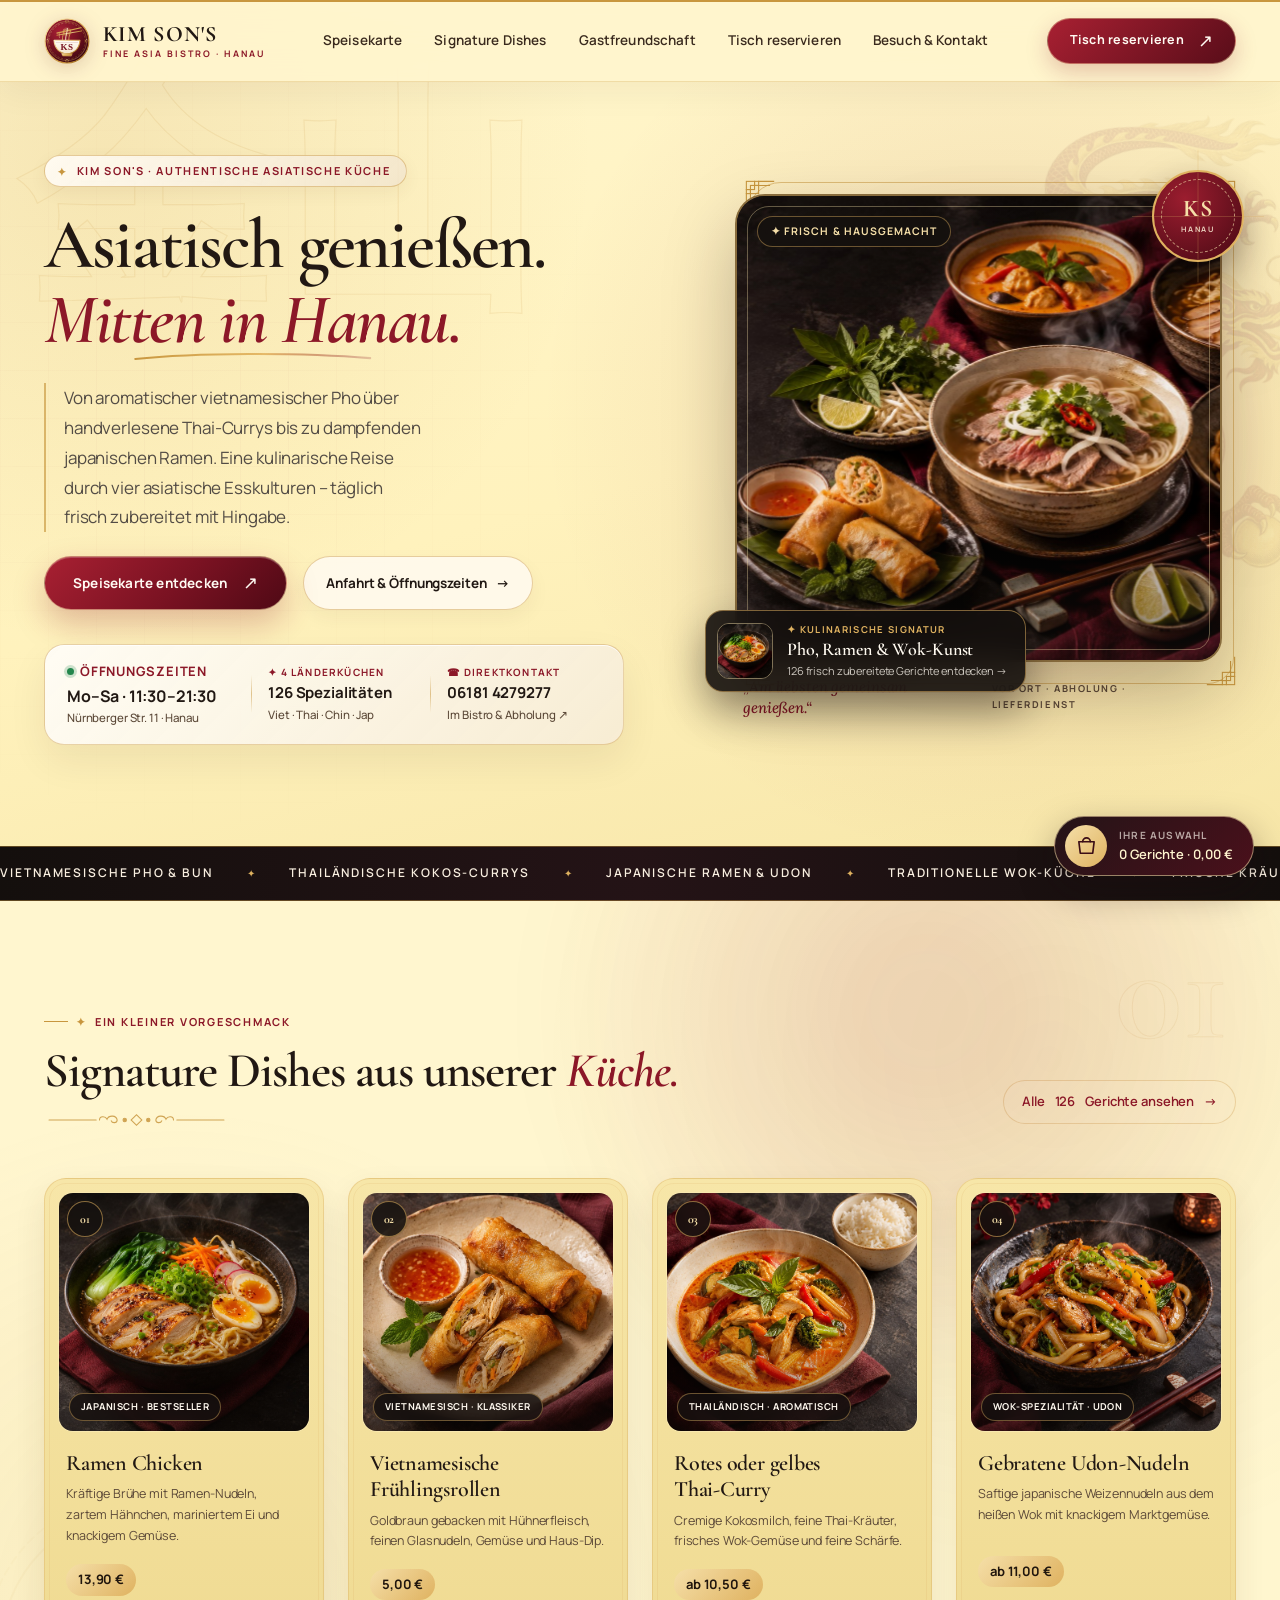
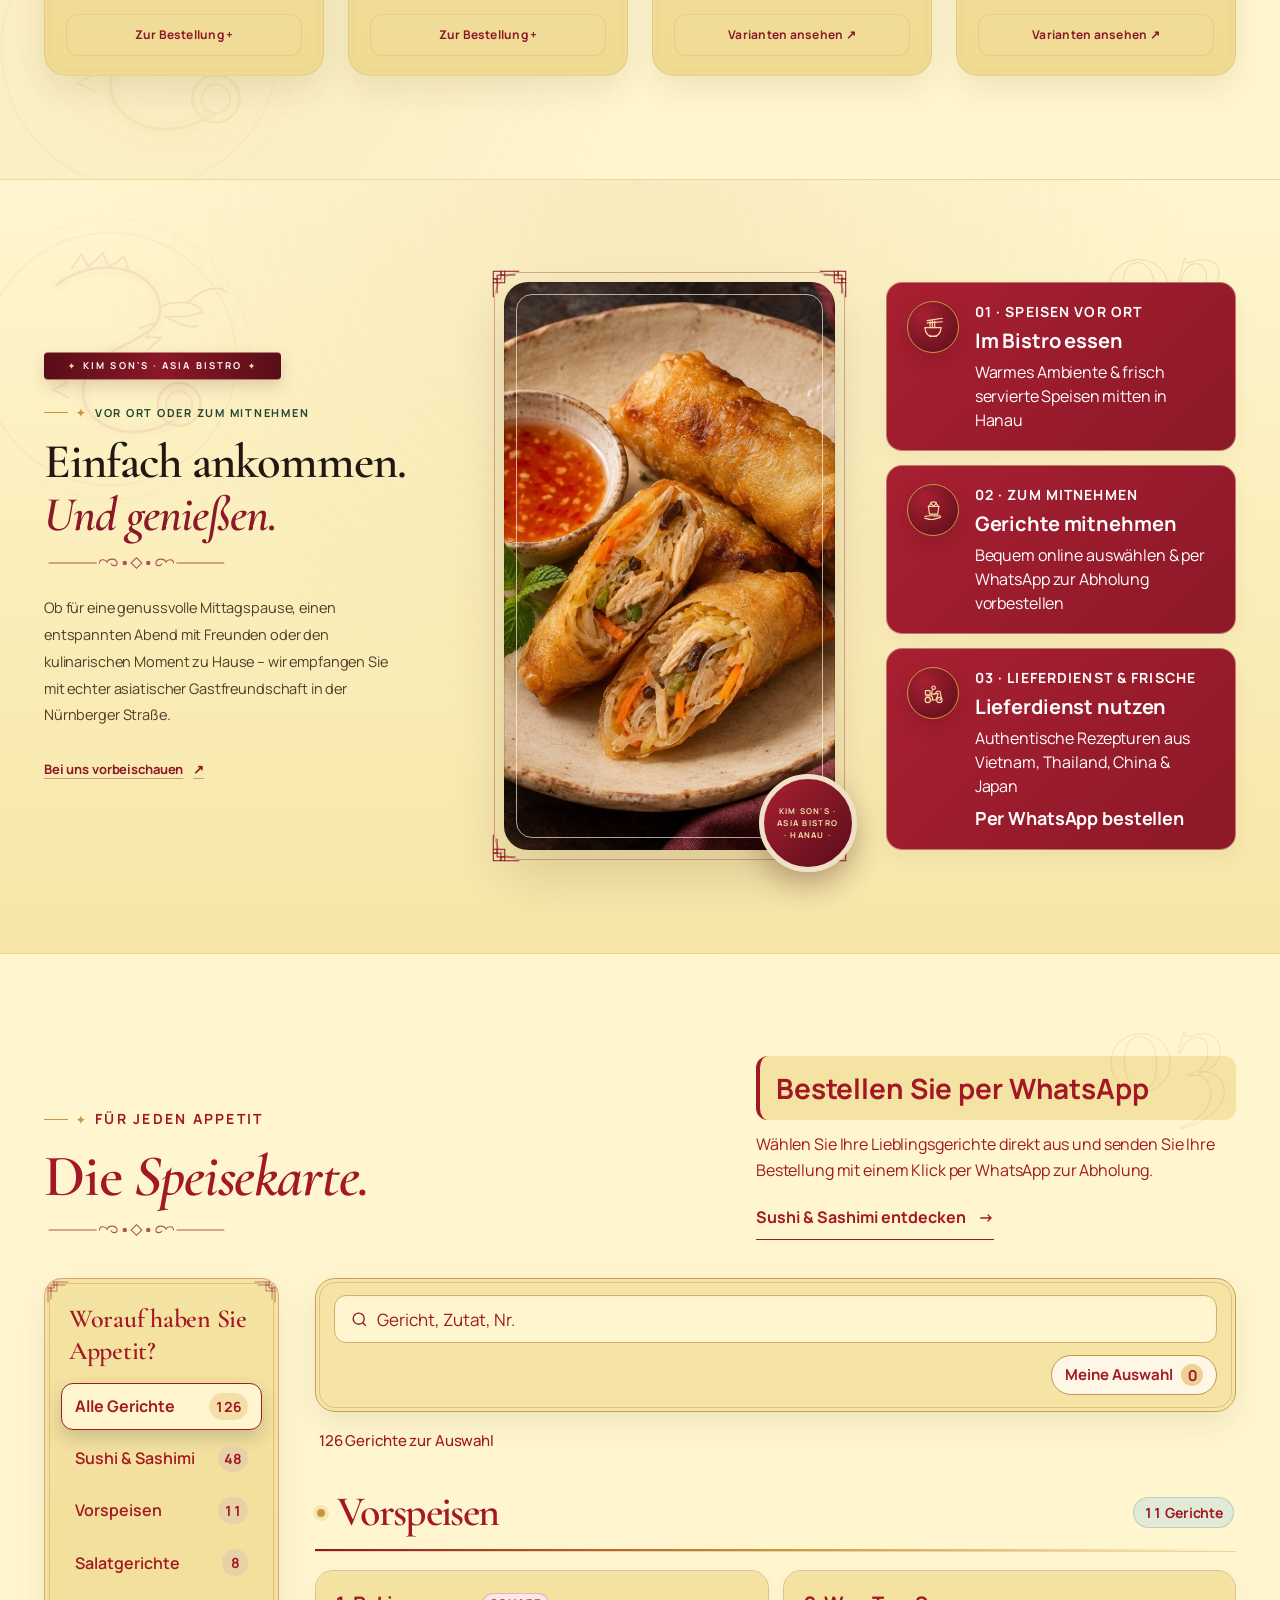
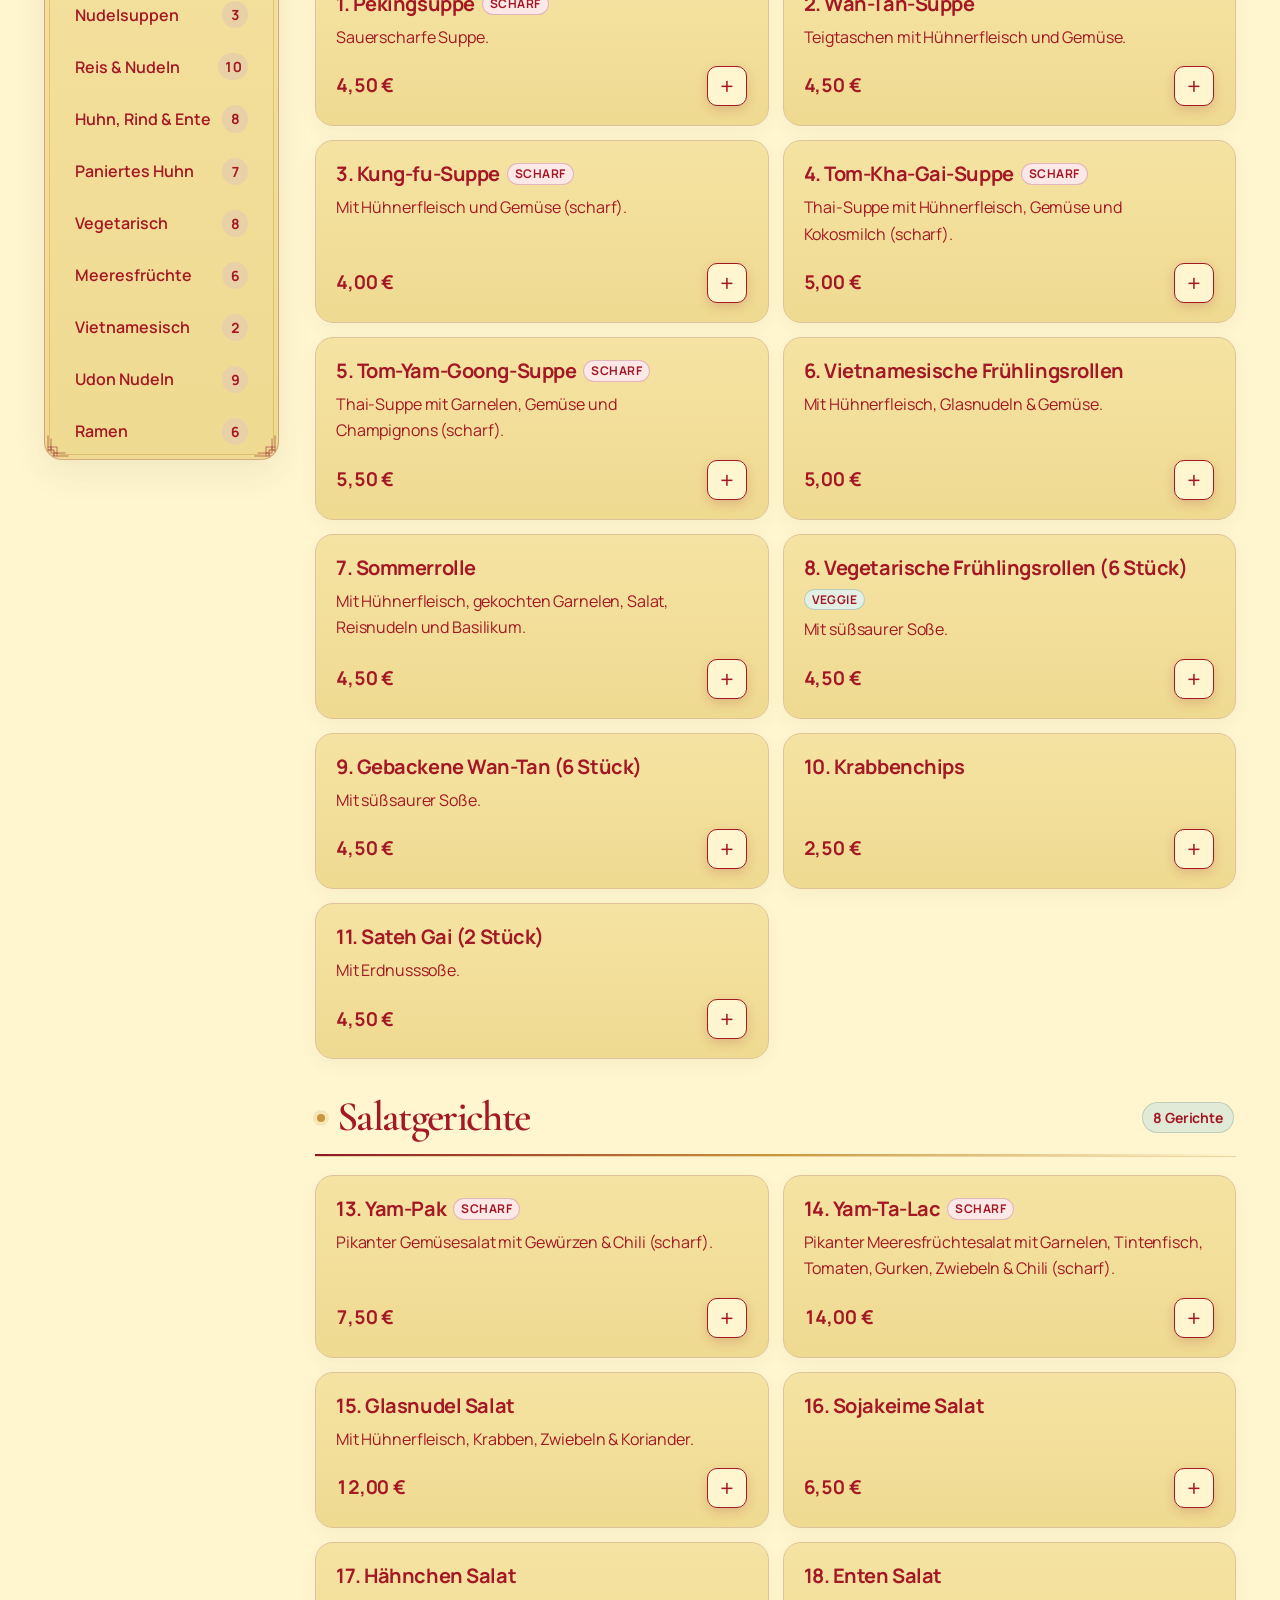
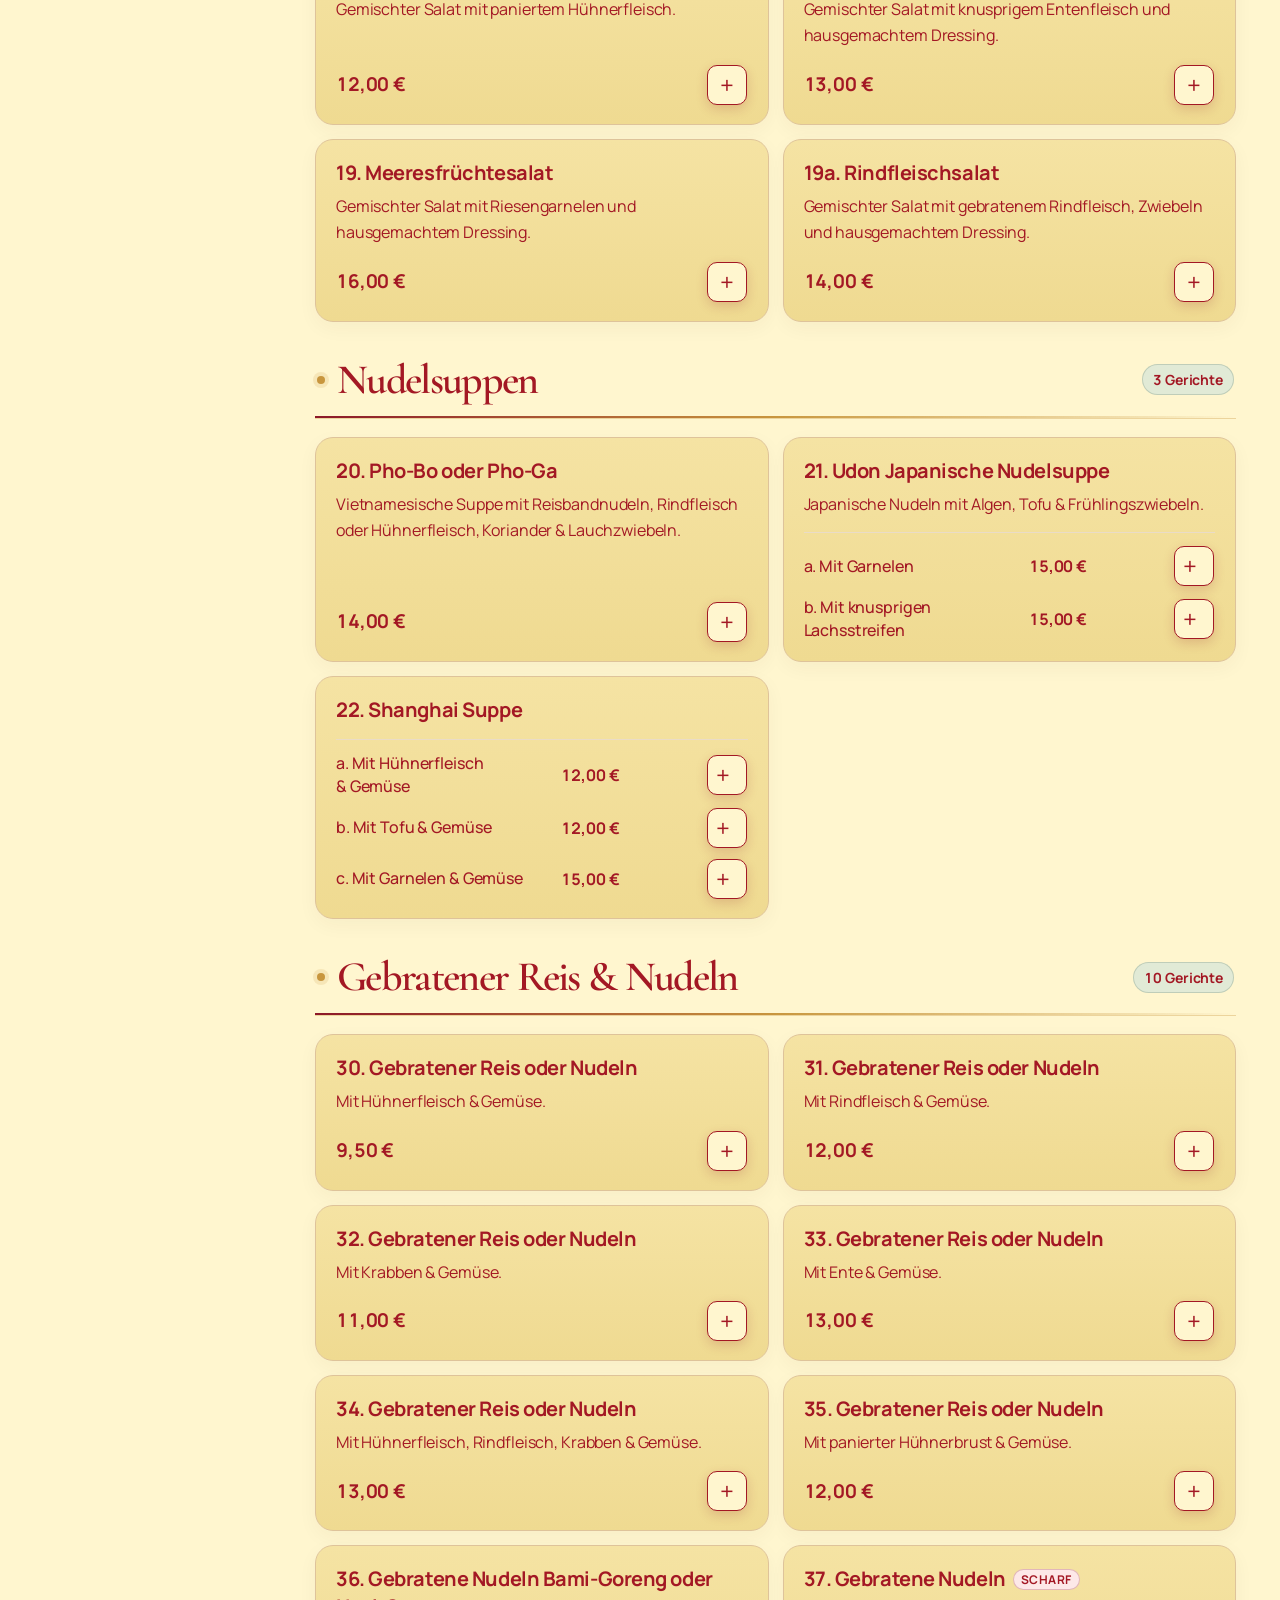
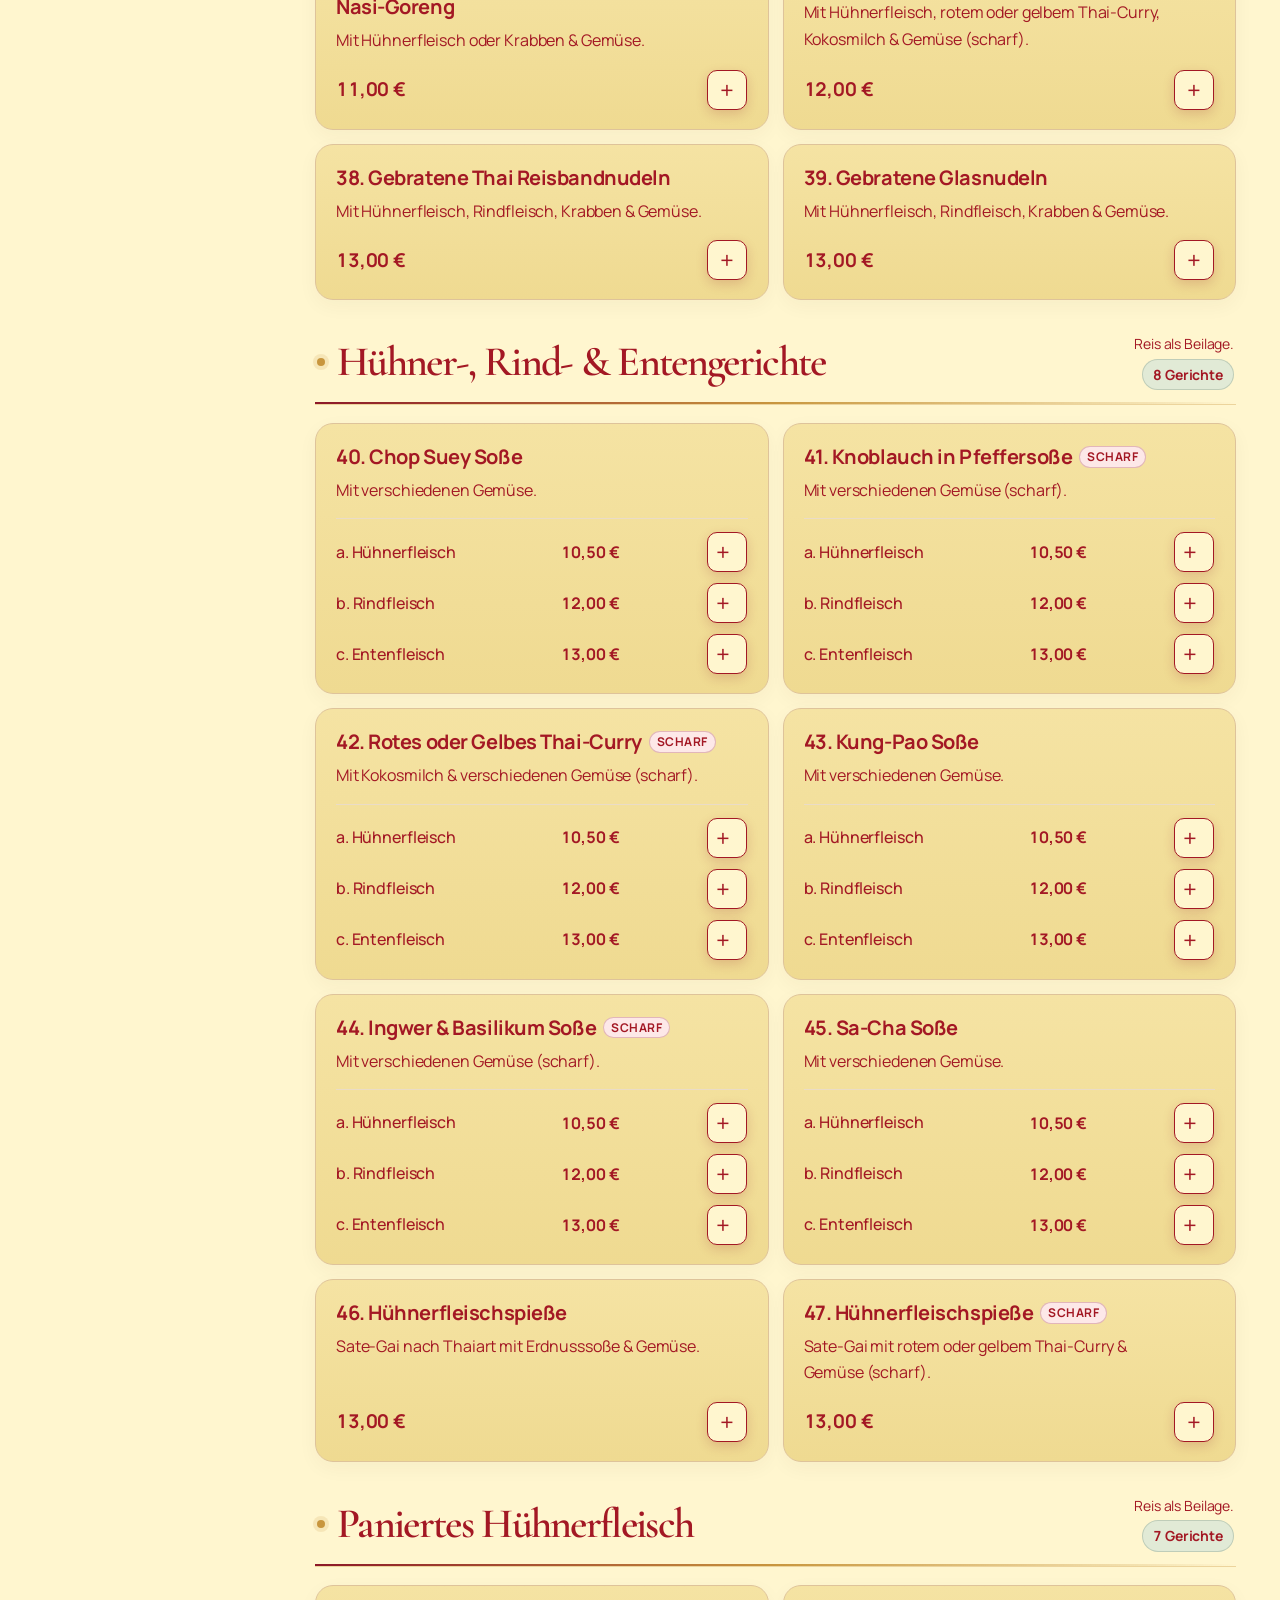
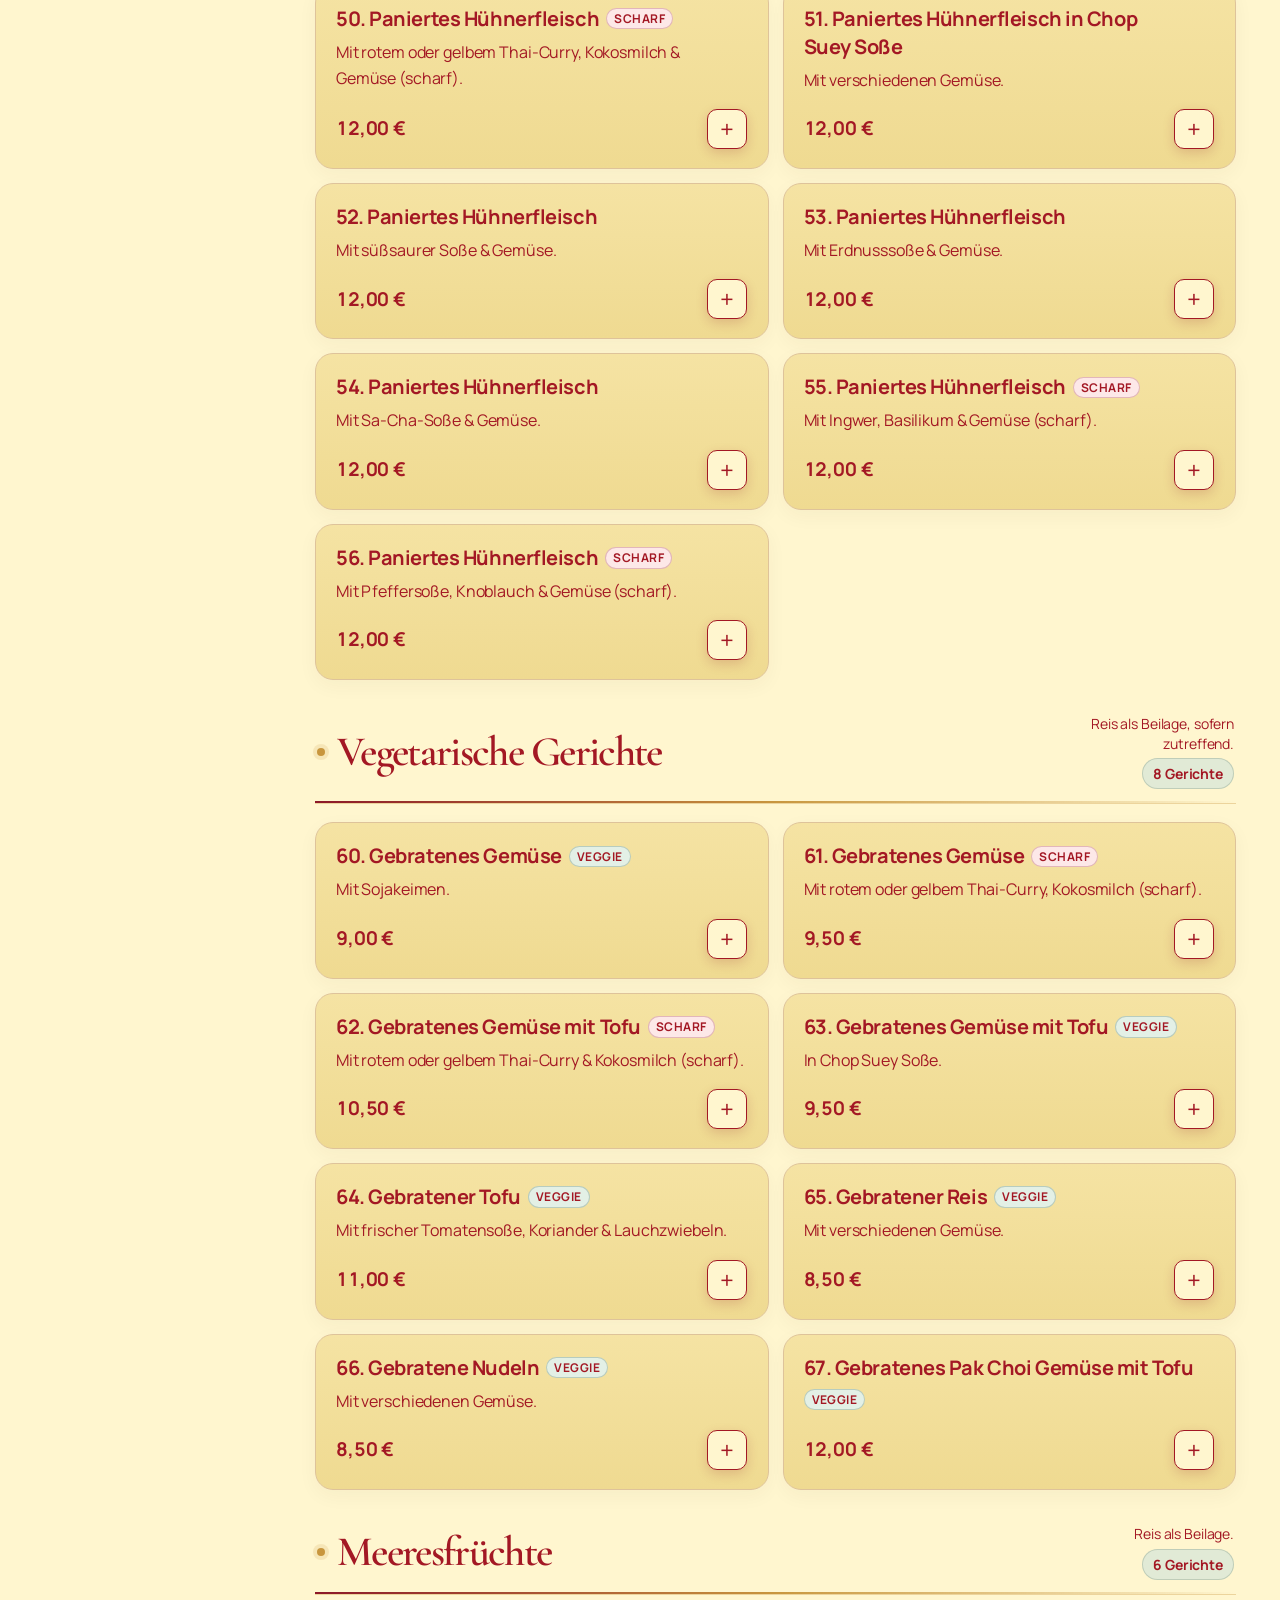
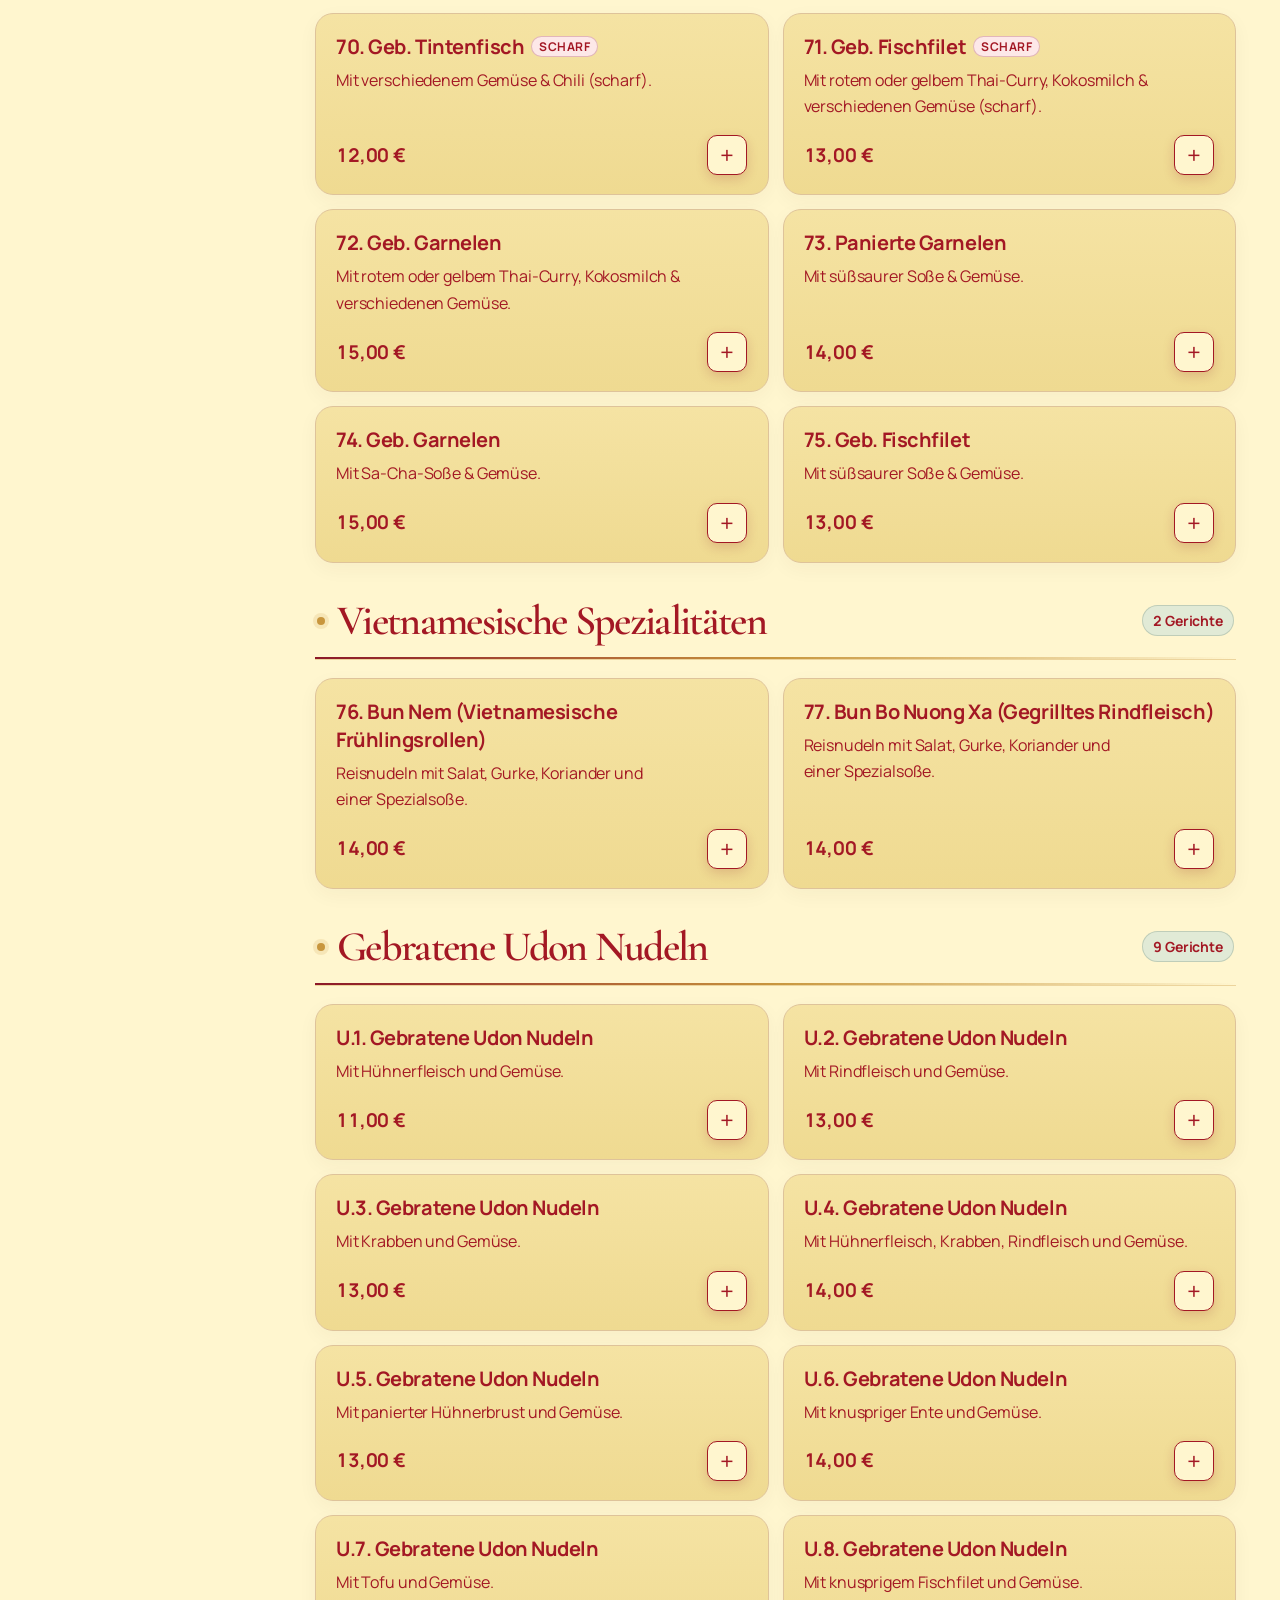
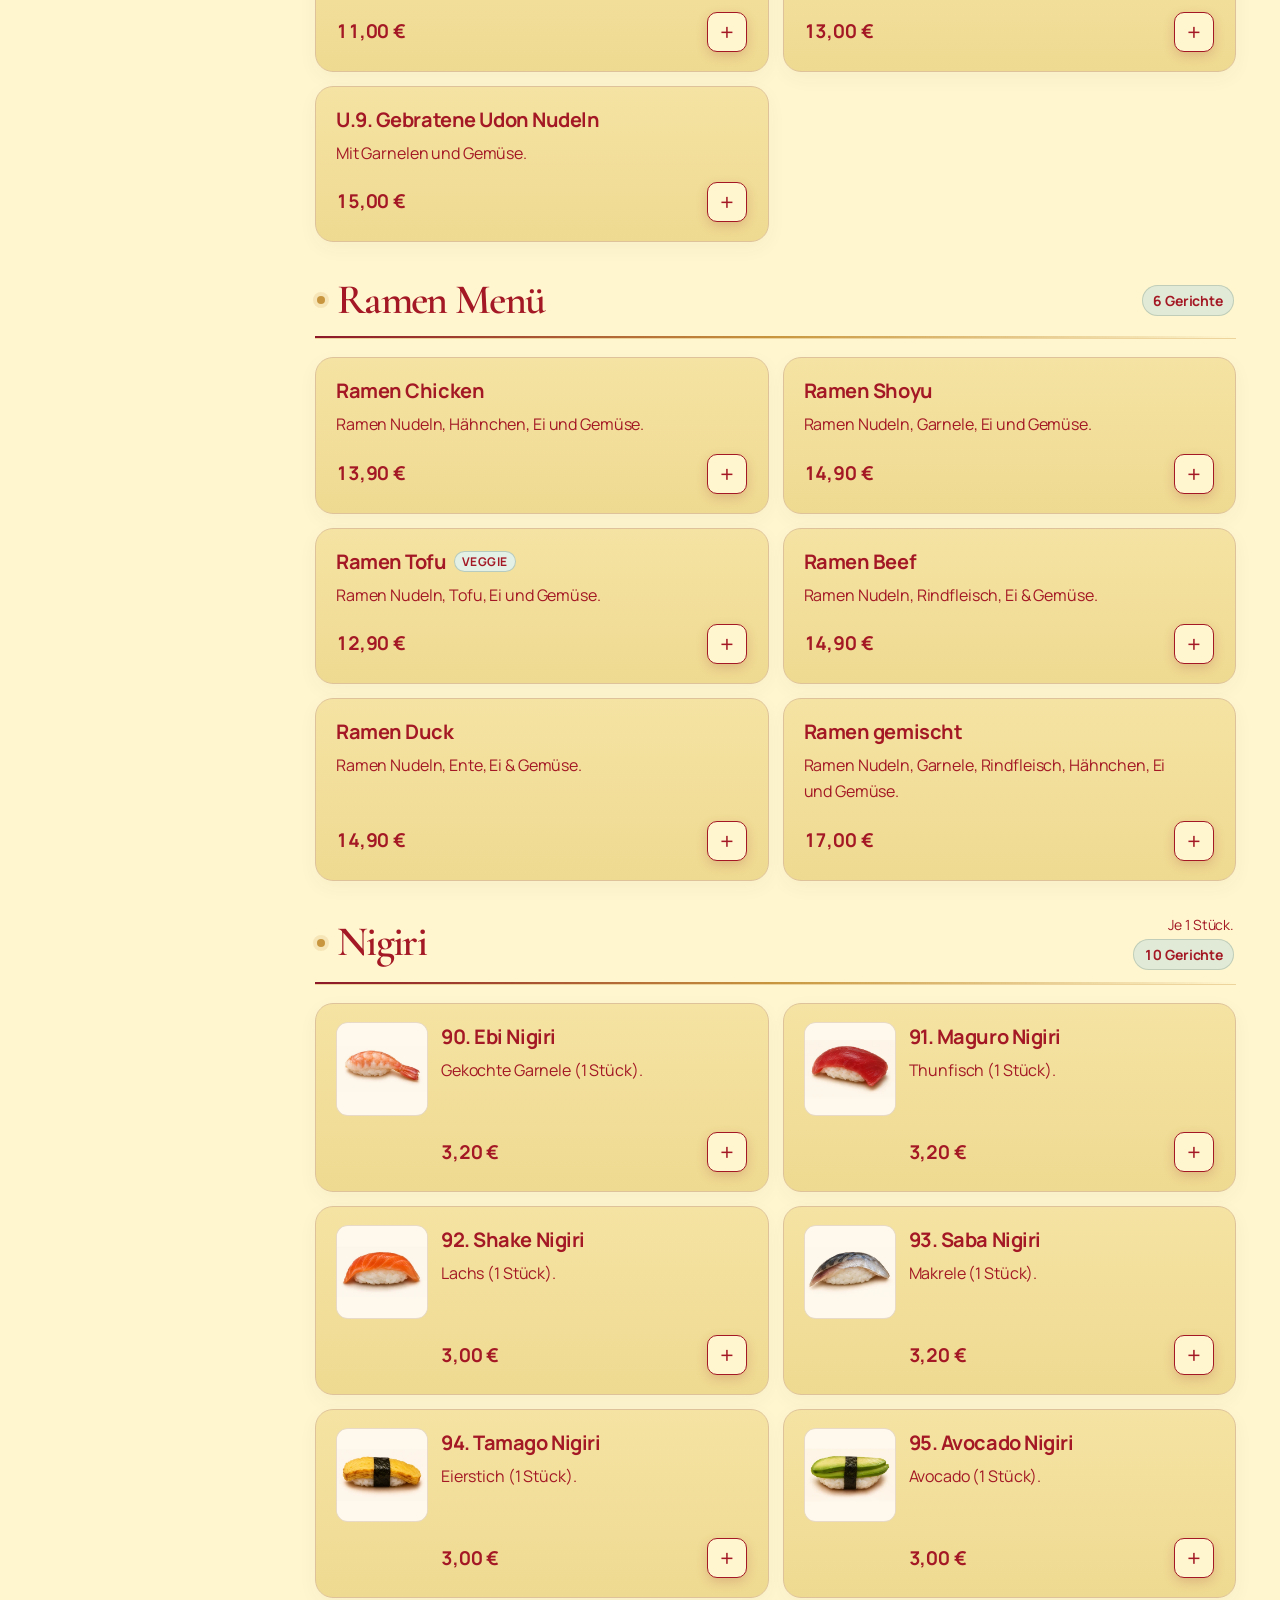
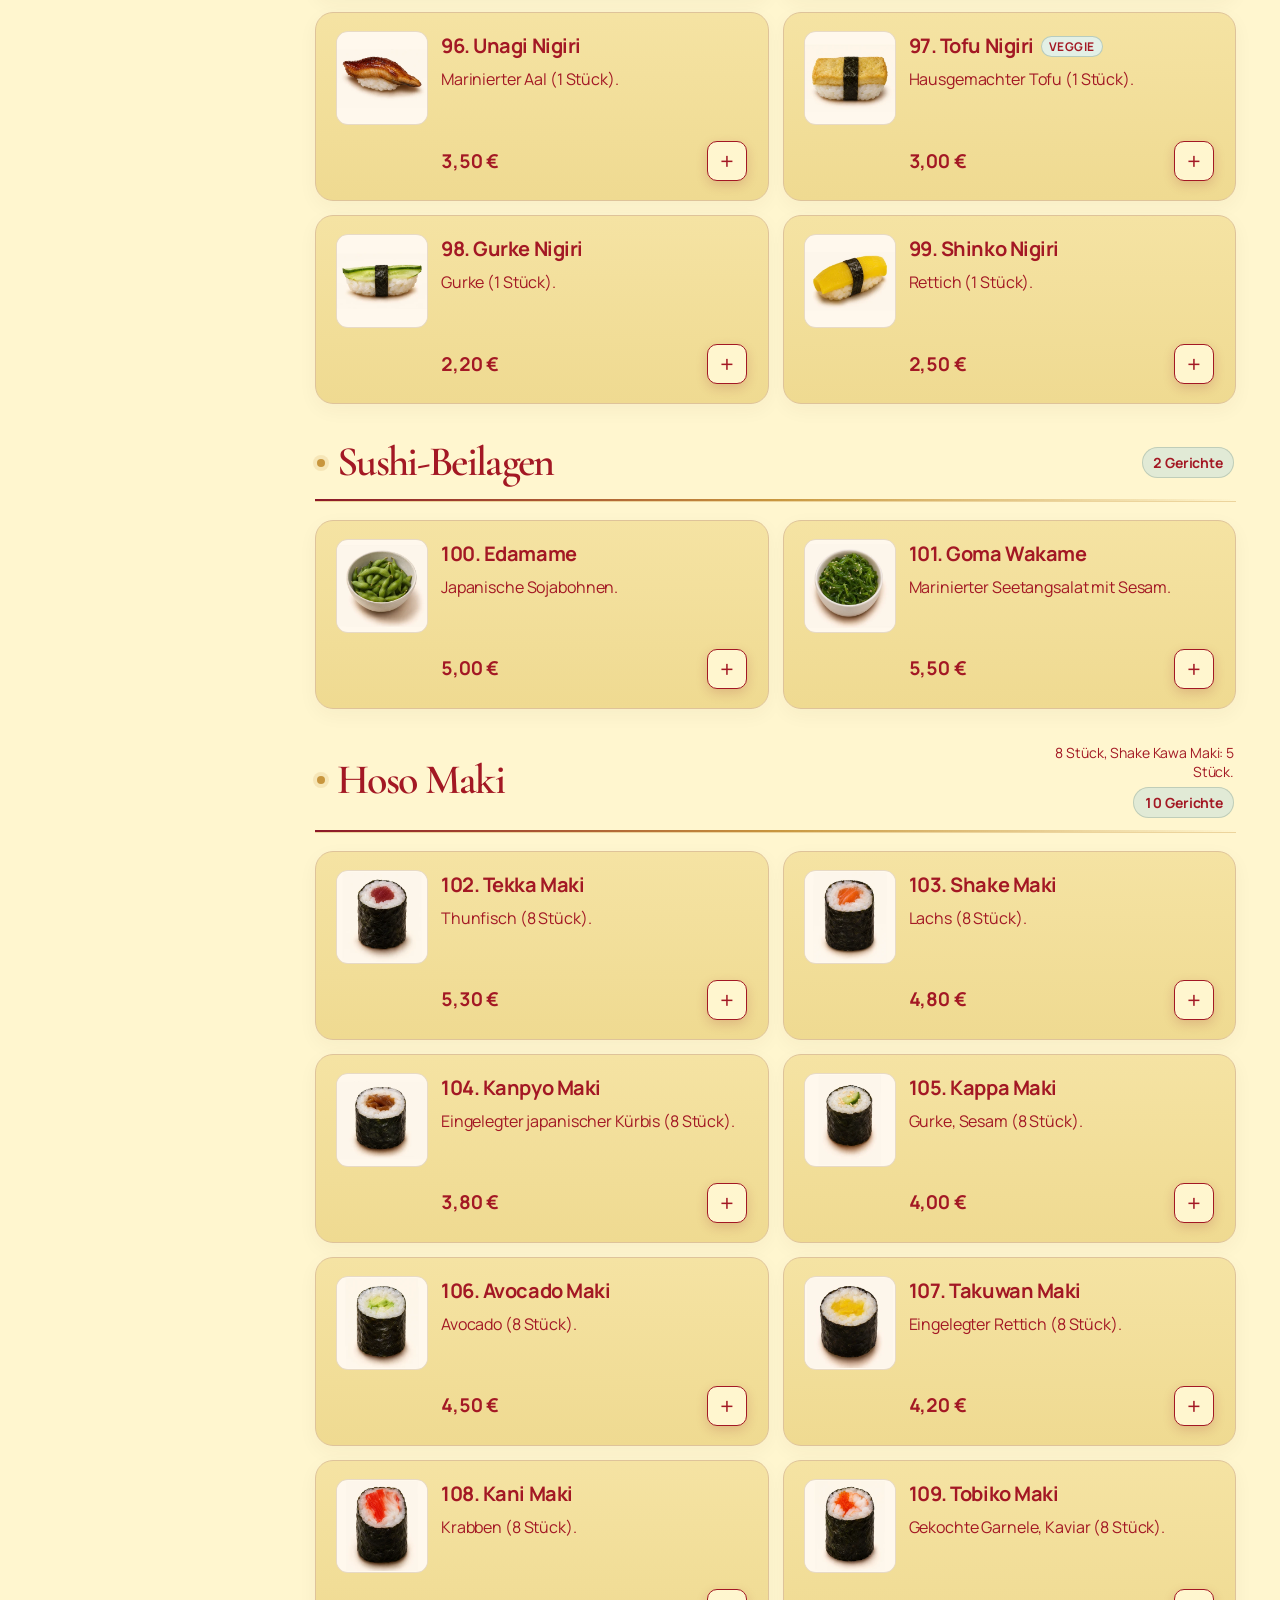
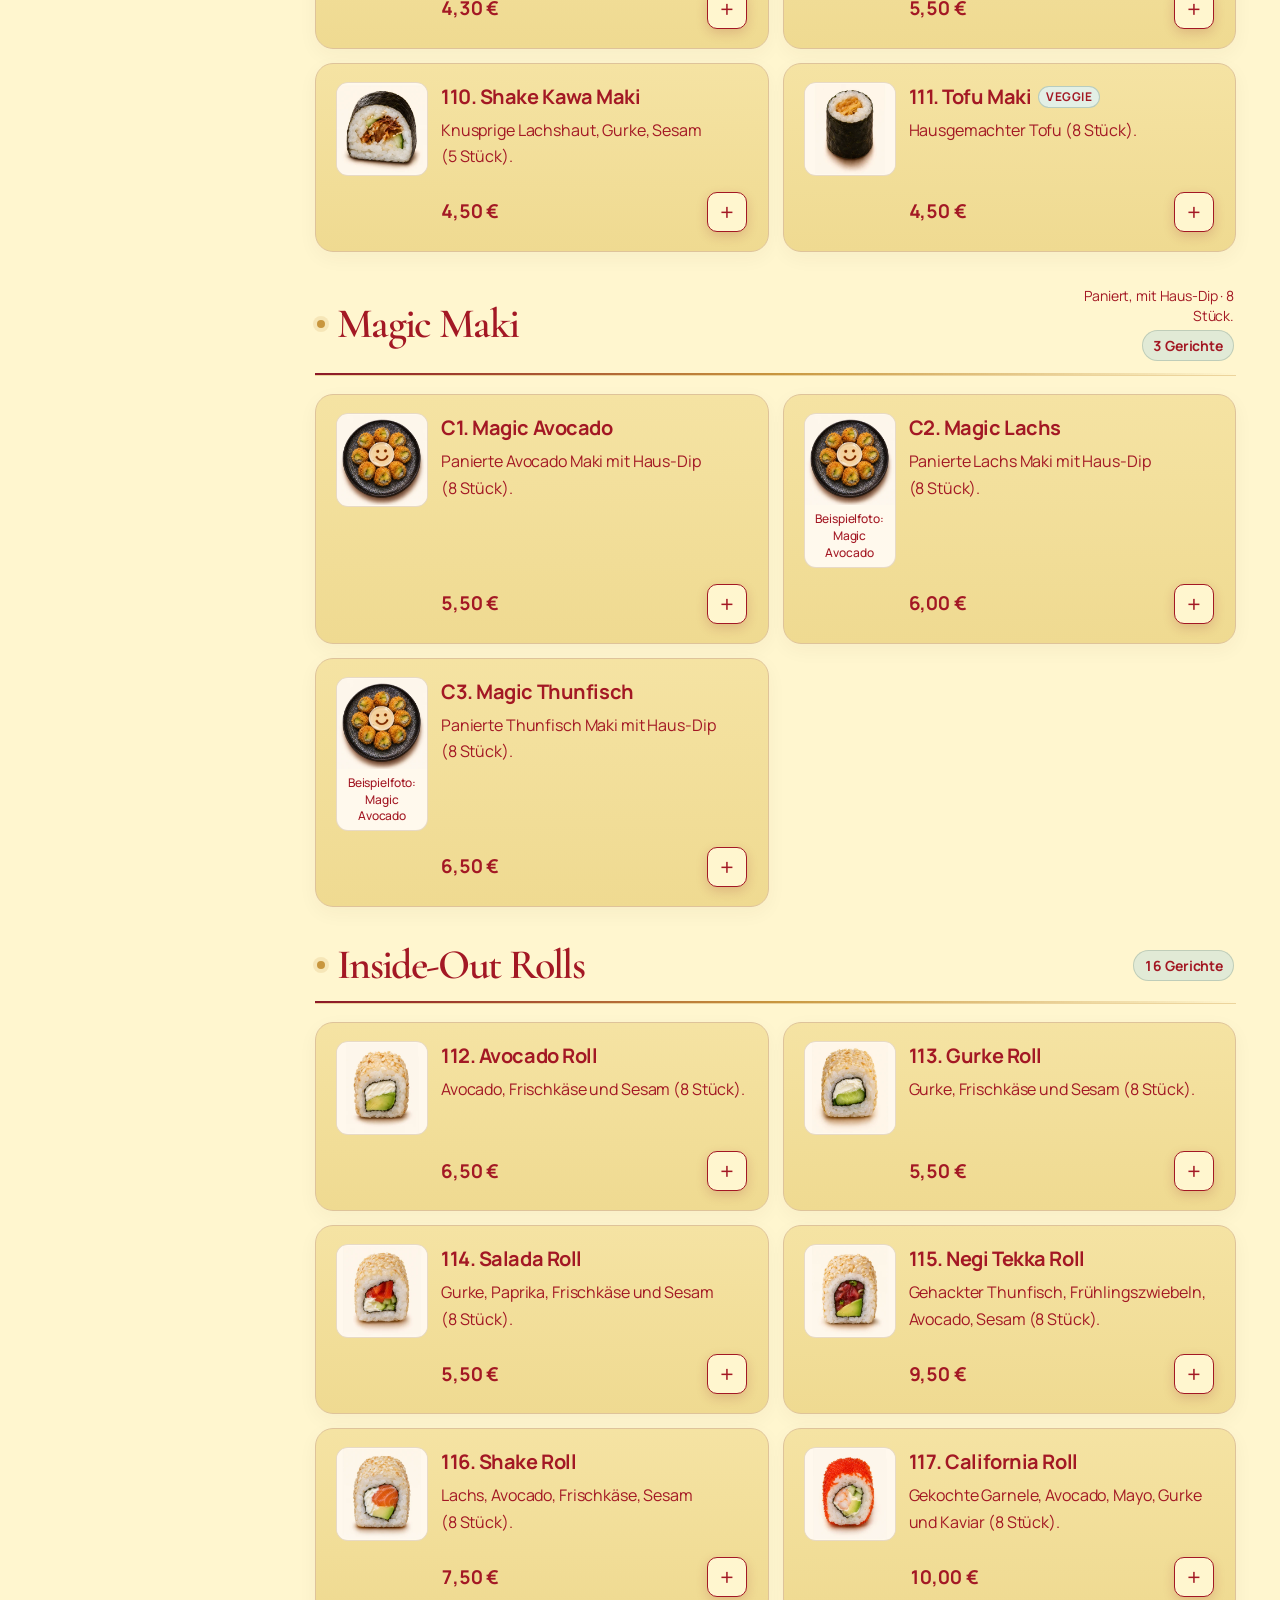
==== commit e4bc3cfe: "upload" ====
--- a/index.html
+++ b/index.html
@@ -392,6 +392,7 @@
               <small class="service-index">03 · Lieferdienst &amp; Frische</small>
               <strong>Lieferdienst nutzen</strong>
               <small>Authentische Rezepturen aus Vietnam, Thailand, China &amp; Japan</small>
+              <p class="service-order-note">Per WhatsApp bestellen</p>
             </div>
           </li>
         </ul>
--- a/css/bistro.css
+++ b/css/bistro.css
@@ -1144,8 +1144,9 @@
   display: flex;
   align-items: flex-start;
   gap: 16px;
-  background: rgba(255, 251, 244, 0.84);
-  border: 1px solid rgba(190, 146, 82, 0.38);
+  color: #fff;
+  background: linear-gradient(135deg, var(--wine-bright), var(--wine));
+  border: 1px solid rgba(245, 223, 168, 0.45);
   border-radius: 16px;
   box-shadow: 0 8px 22px rgba(68, 43, 18, 0.05);
   transition: transform 0.2s ease, border-color 0.2s ease, box-shadow 0.2s ease;
@@ -1157,9 +1158,9 @@
 
 .feature-list li:hover {
   padding-left: 20px;
-  color: var(--ink);
+  color: #fff;
   transform: translateY(-2px);
-  border-color: var(--wine);
+  border-color: var(--gold-pale);
   box-shadow: 0 12px 28px rgba(68, 43, 18, 0.1);
 }
 
@@ -1183,28 +1184,34 @@
   color: var(--gold-pale);
 }
 
-.service-index {
-  font-size: 10px !important;
+.feature-list .service-index {
+  font-size: 0.875rem;
   font-weight: 700;
-  letter-spacing: 0.14em;
+  letter-spacing: 0.08em;
   text-transform: uppercase;
-  color: var(--wine) !important;
 }
 
 .feature-list li > div {
+  min-width: 0;
   display: grid;
-  gap: 4px;
+  gap: 6px;
+  overflow-wrap: anywhere;
 }
 
 .feature-list li strong {
-  font: 700 15.5px/1.3 var(--sans);
-  color: var(--ink);
+  font: 700 1.25rem/1.3 var(--sans);
 }
 
 .feature-list li small {
-  font-size: 12.5px;
+  font-size: 1rem;
   line-height: 1.5;
-  color: var(--muted);
+}
+
+.feature-list .service-order-note {
+  margin: 2px 0 0;
+  font-size: 1.125rem;
+  font-weight: 700;
+  line-height: 1.4;
 }
 
 /* --------------------------------------------------------------------------
@@ -1983,6 +1990,9 @@
     grid-template-columns: repeat(2, minmax(0, 1fr));
     gap: 20px;
   }
+  .feature-list {
+    grid-template-columns: 1fr;
+  }
   .visit-grid {
     grid-template-columns: 1fr;
     gap: 28px;
@@ -2237,7 +2247,6 @@
   }
   .feature-list {
     order: 3;
-    grid-template-columns: 1fr;
     gap: 12px;
   }
   .visit-grid {
@@ -2304,15 +2313,26 @@
     align-items: flex-start;
     gap: 6px;
   }
+  body:not(.legal-body) {
+    --mobile-actionbar-safe-bottom: env(safe-area-inset-bottom, 0px);
+    padding-bottom: calc(84px + var(--mobile-actionbar-safe-bottom));
+  }
+  @supports (-webkit-touch-callout: none) {
+    body:not(.legal-body) {
+      /* Keep the buttons clear of Safari's toolbar when it reports no inset. */
+      --mobile-actionbar-safe-bottom: max(48px, env(safe-area-inset-bottom, 0px));
+    }
+  }
   .mobile-actionbar {
     right: 12px;
     left: 12px;
     bottom: 12px;
+    bottom: calc(12px + max(var(--mobile-actionbar-safe-bottom, 0px), var(--mobile-actionbar-viewport-gap, 0px)));
     border-radius: 18px;
     border-color: rgba(214, 168, 93, 0.45);
     background: rgba(25, 17, 15, 0.94);
     box-shadow: 0 12px 34px rgba(15, 8, 6, 0.38);
-    padding-bottom: calc(8px + env(safe-area-inset-bottom));
+    transition-property: none;
   }
   .mobile-route,
   .mobile-order {
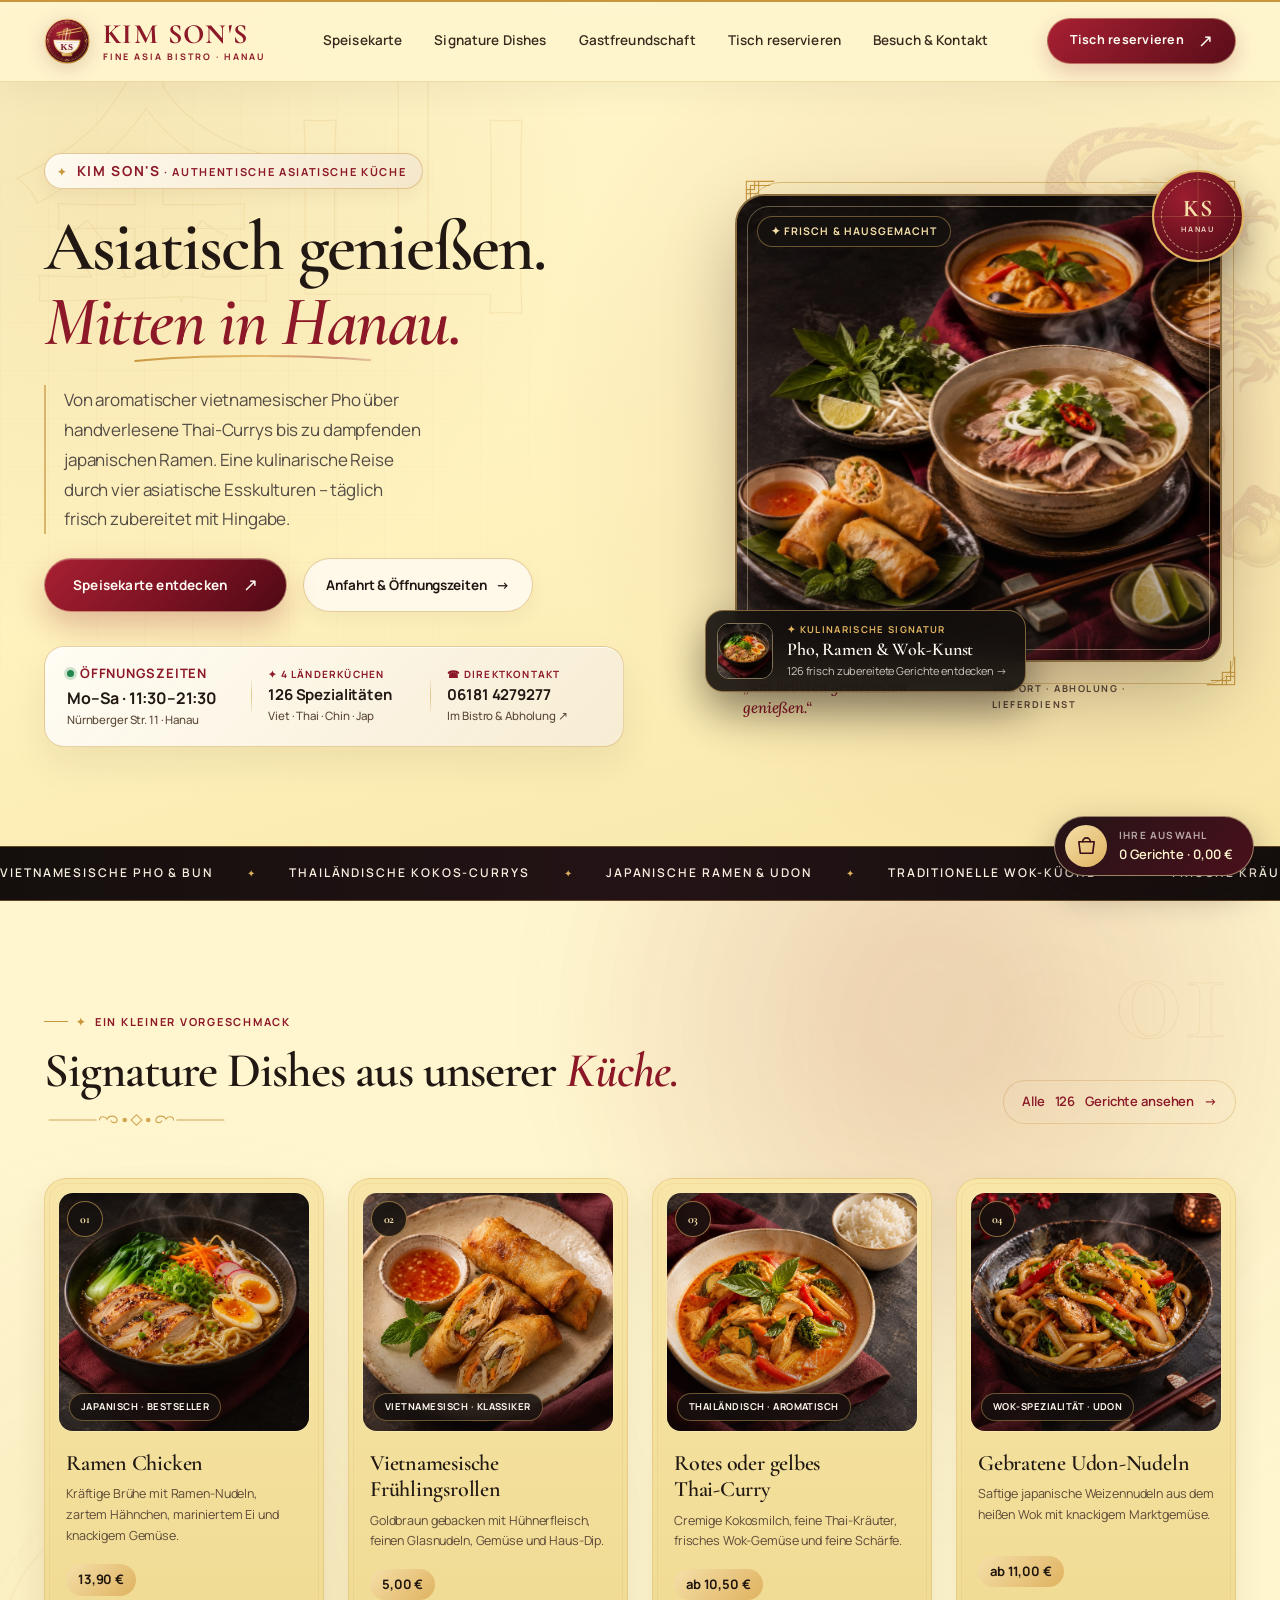
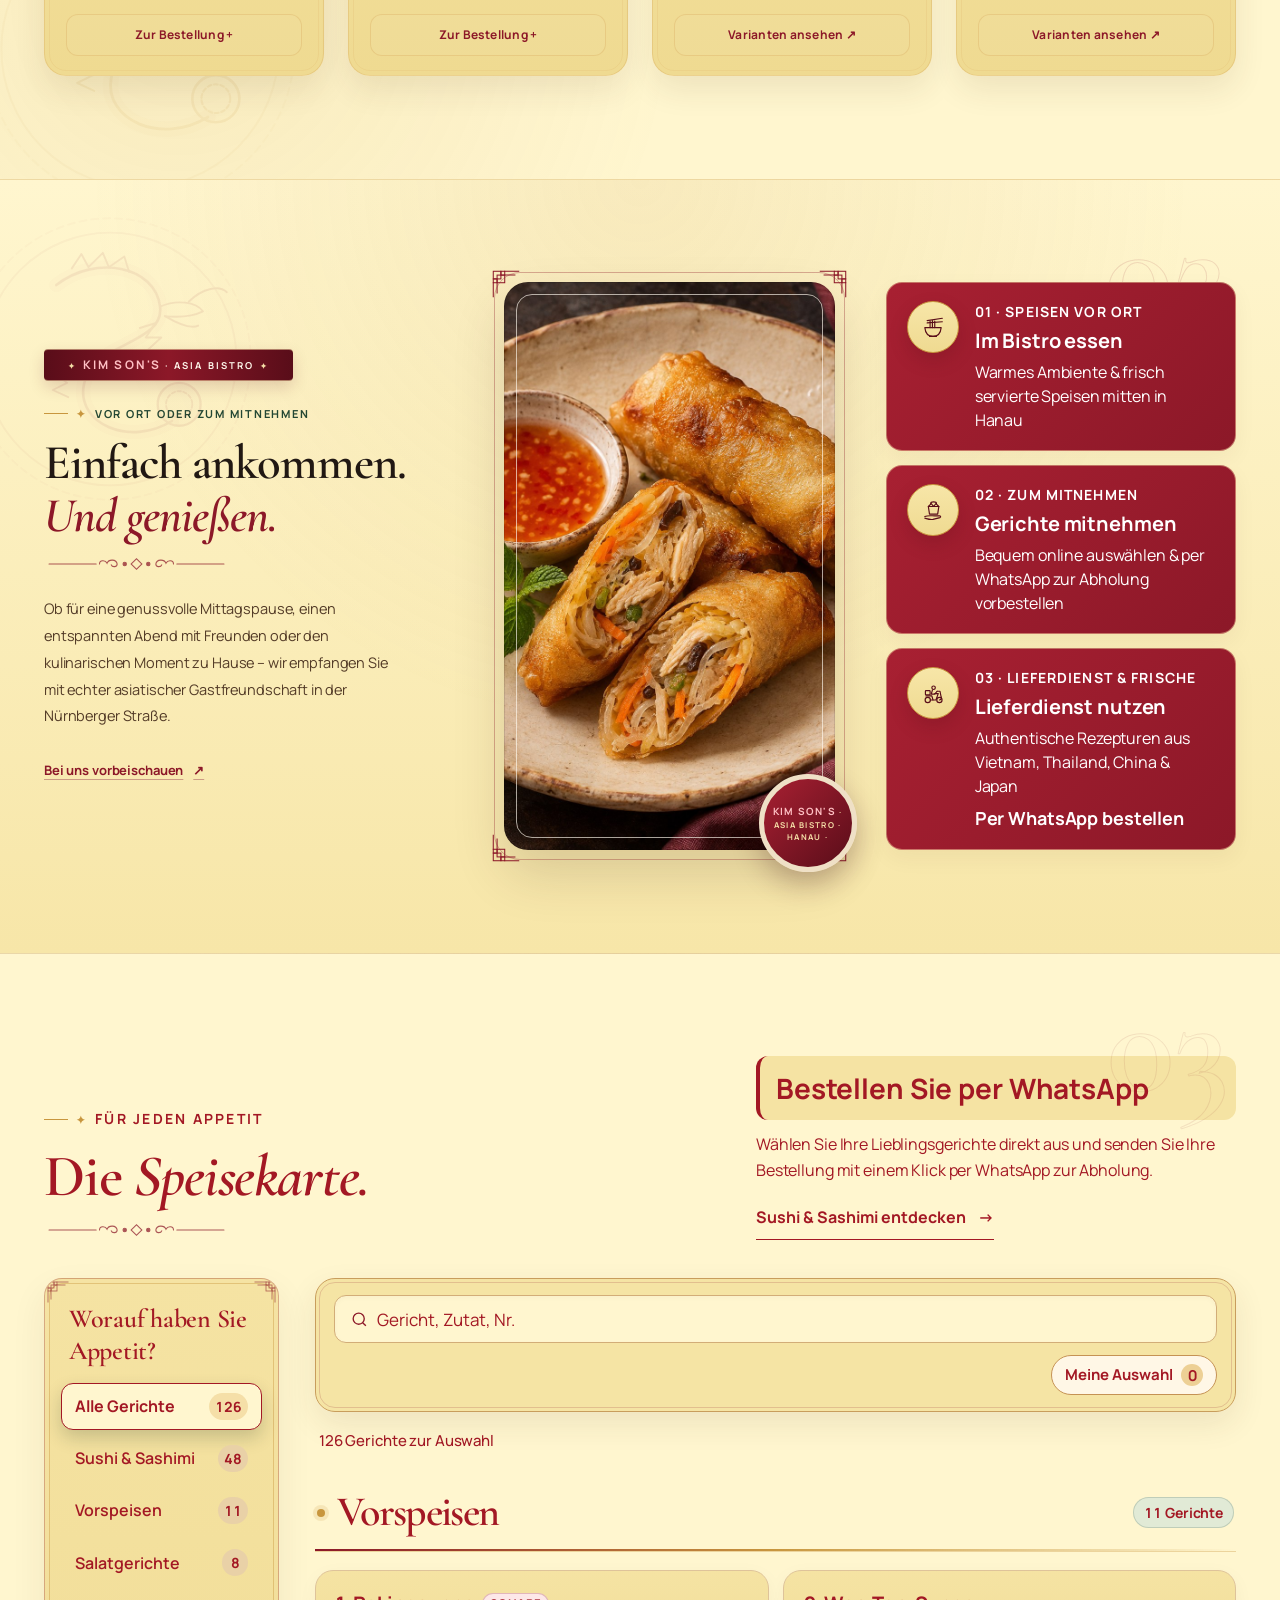
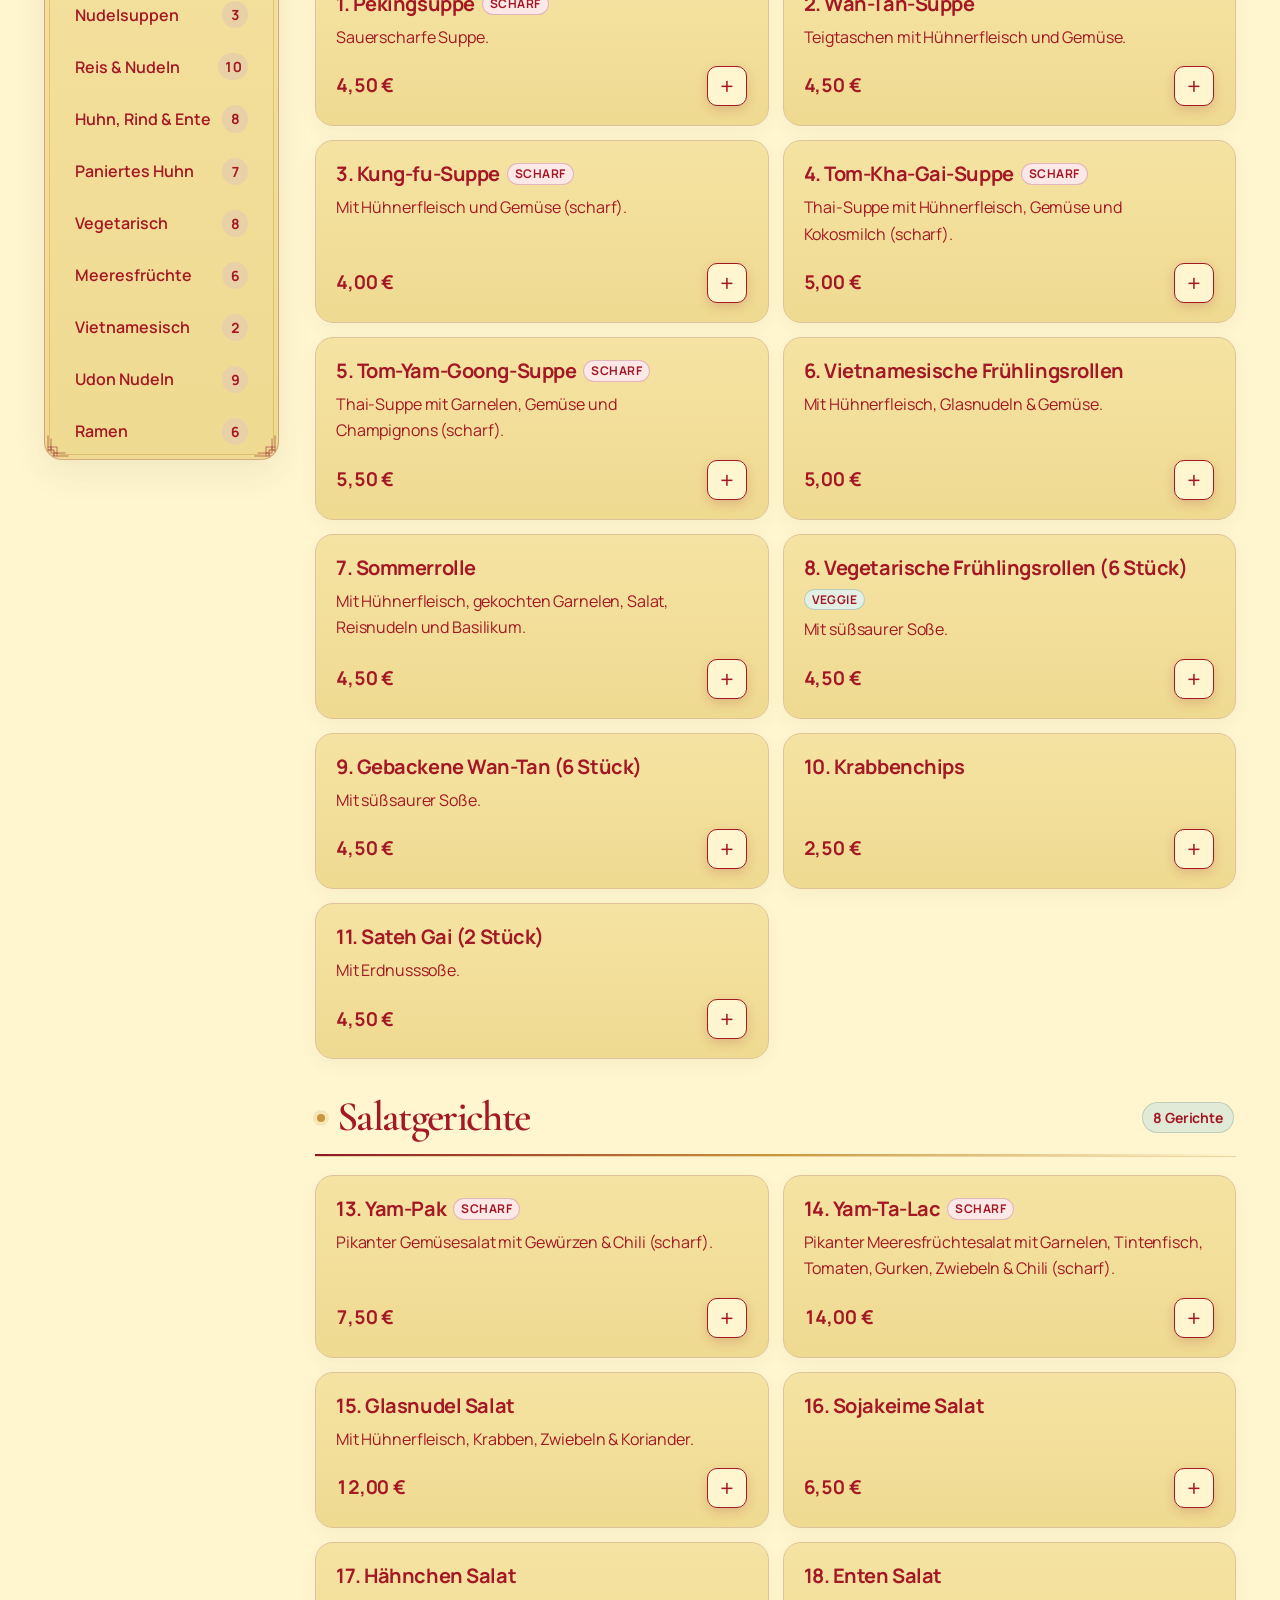
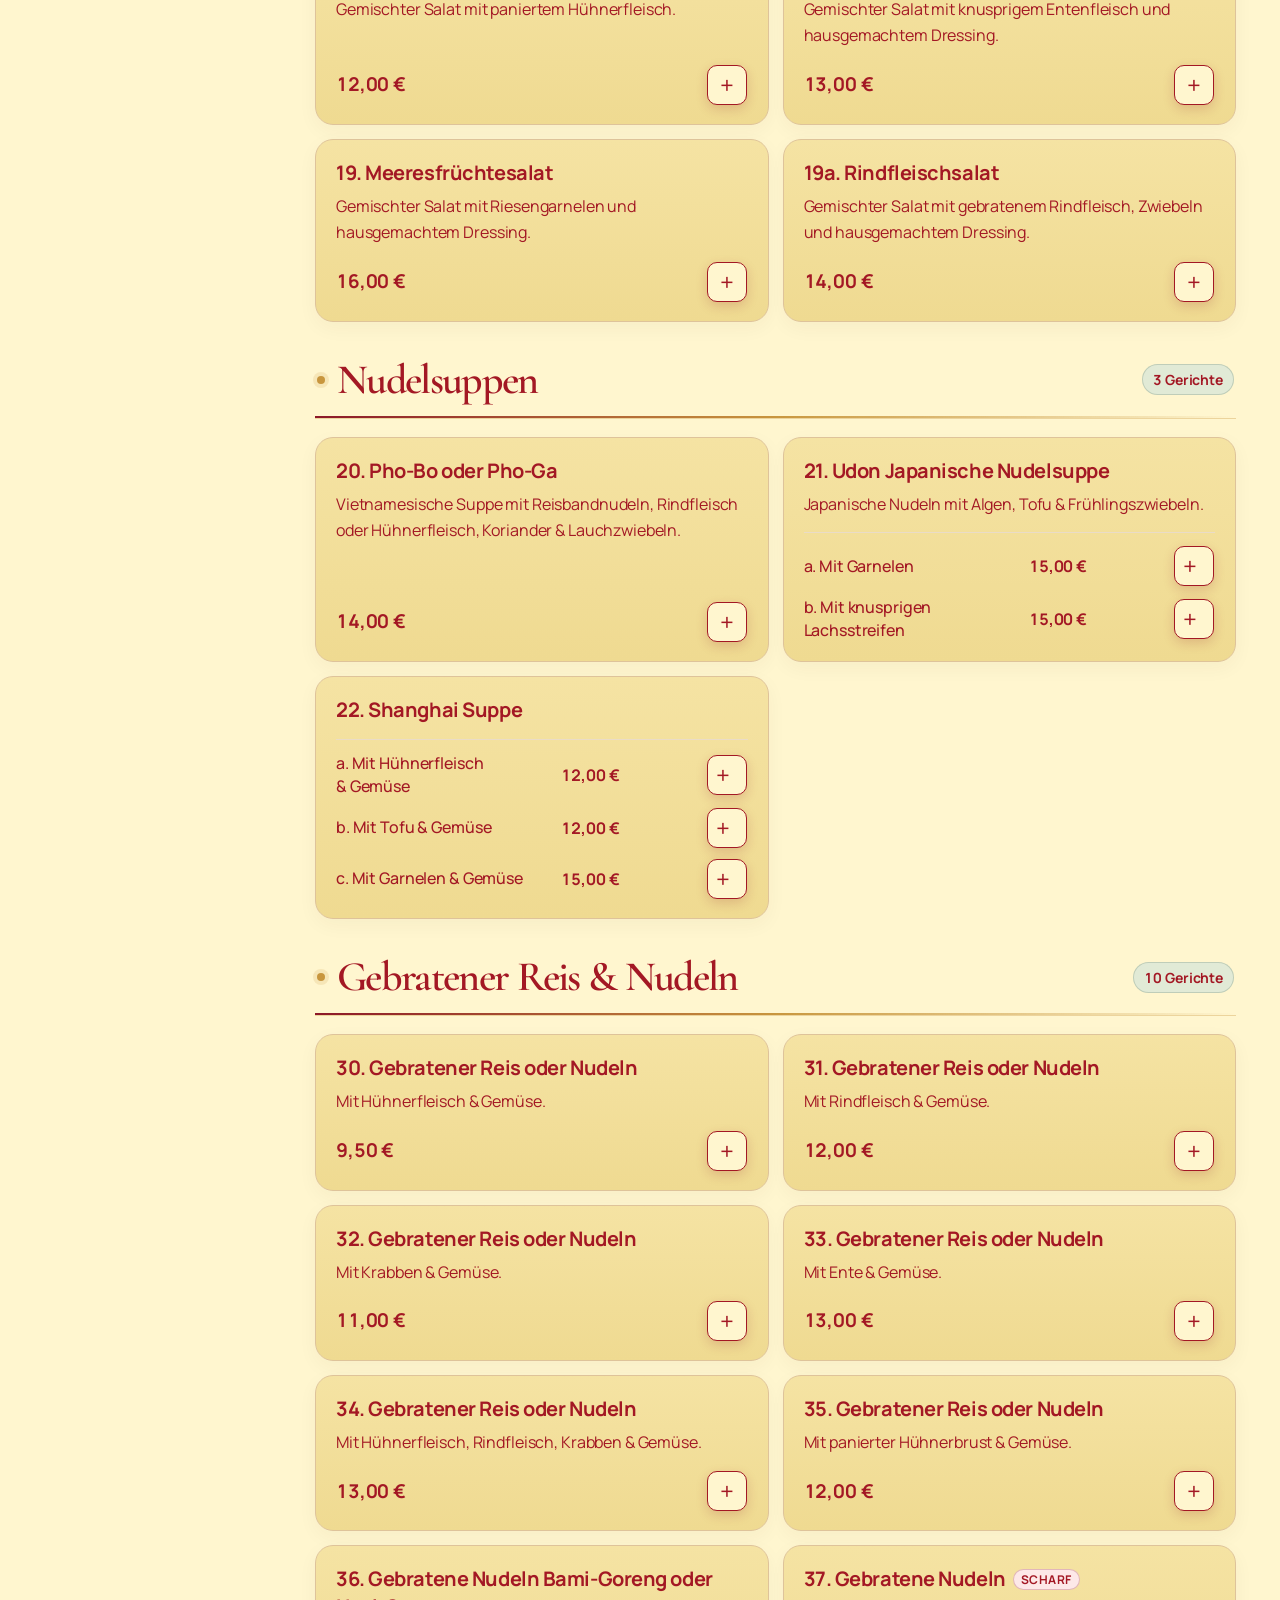
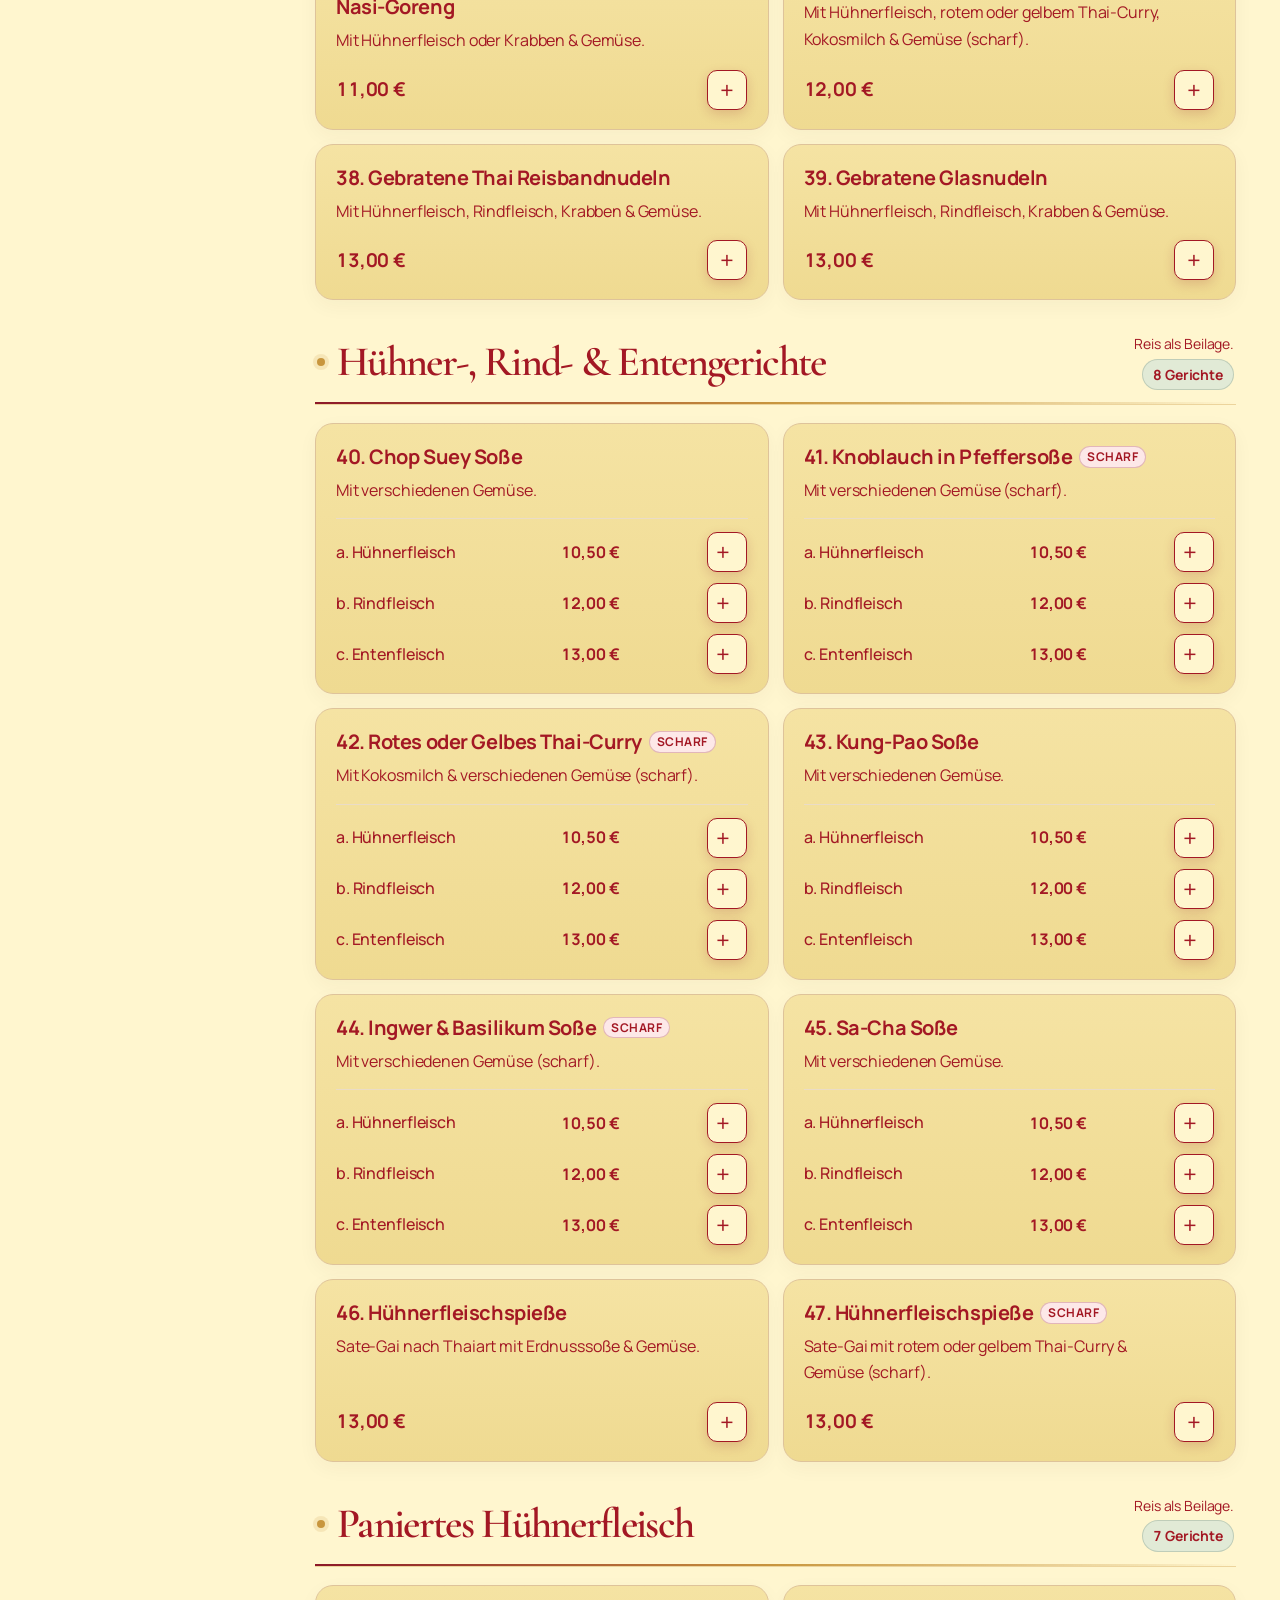
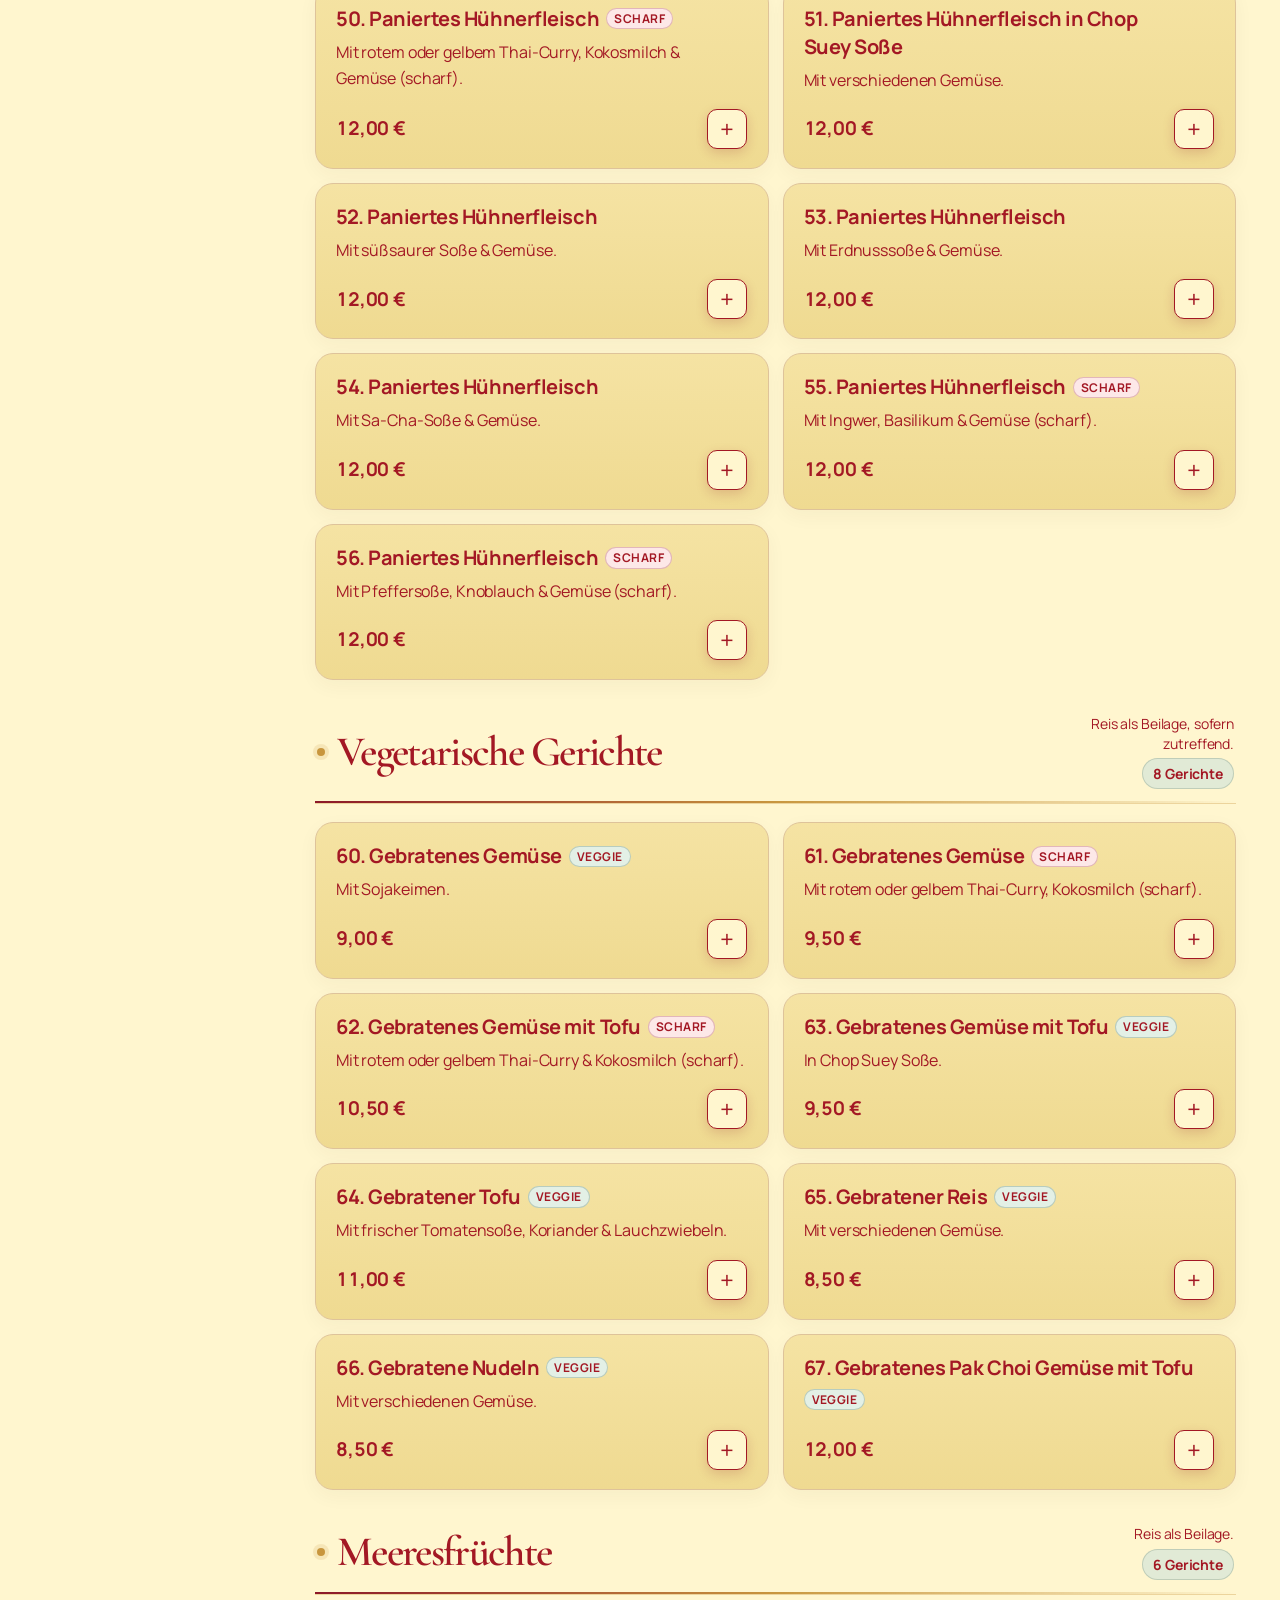
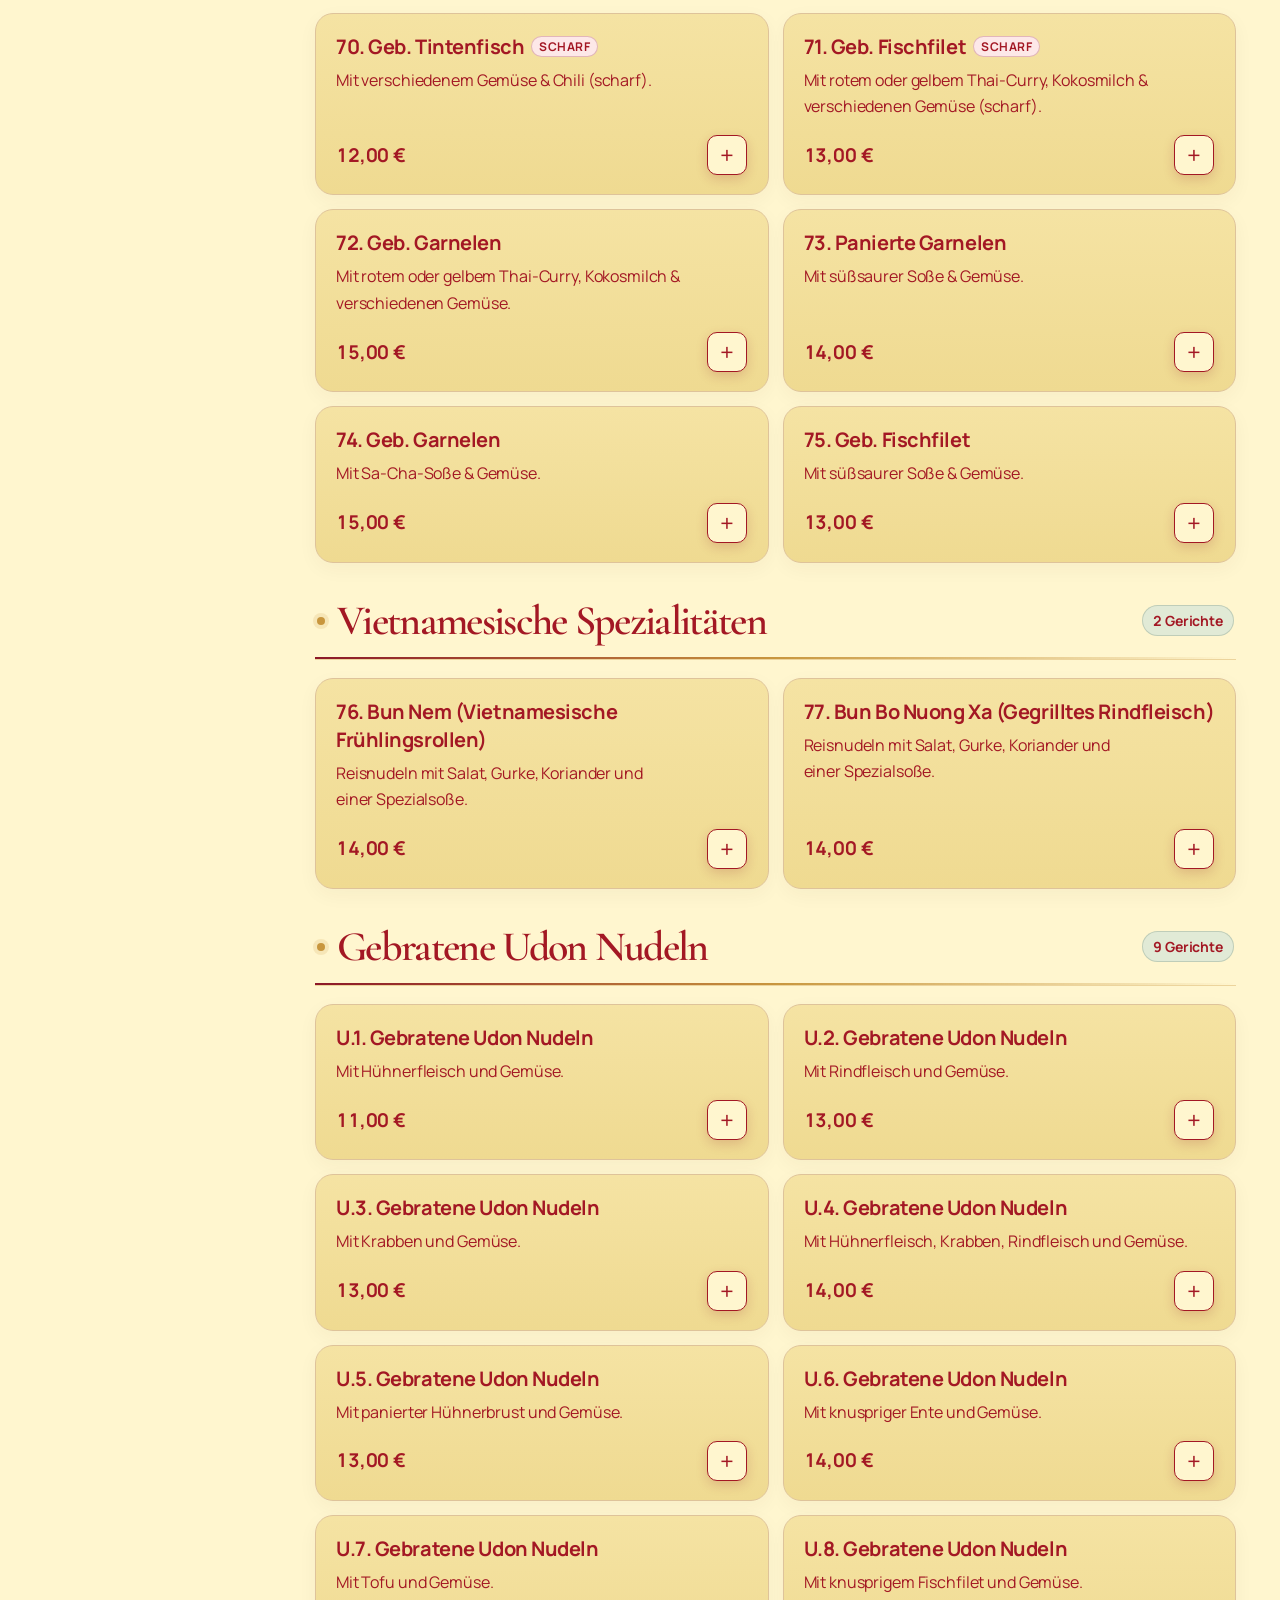
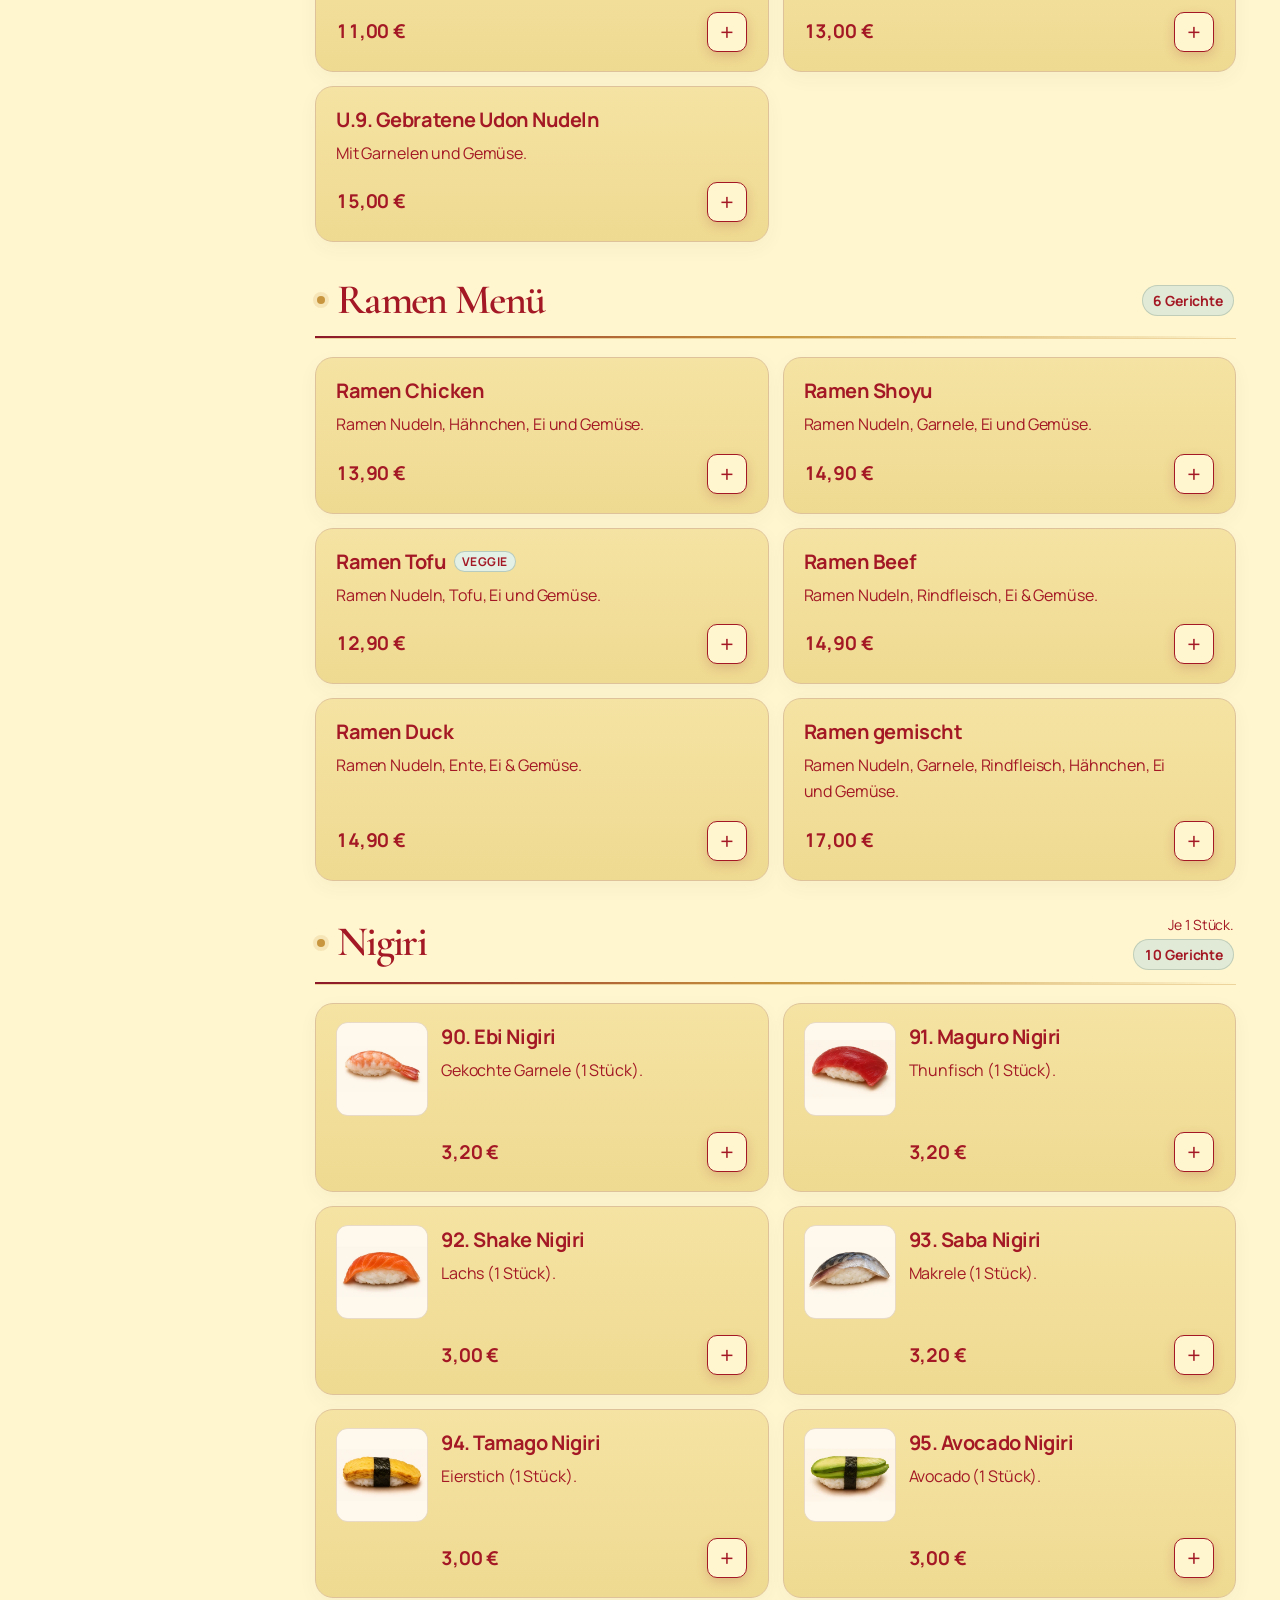
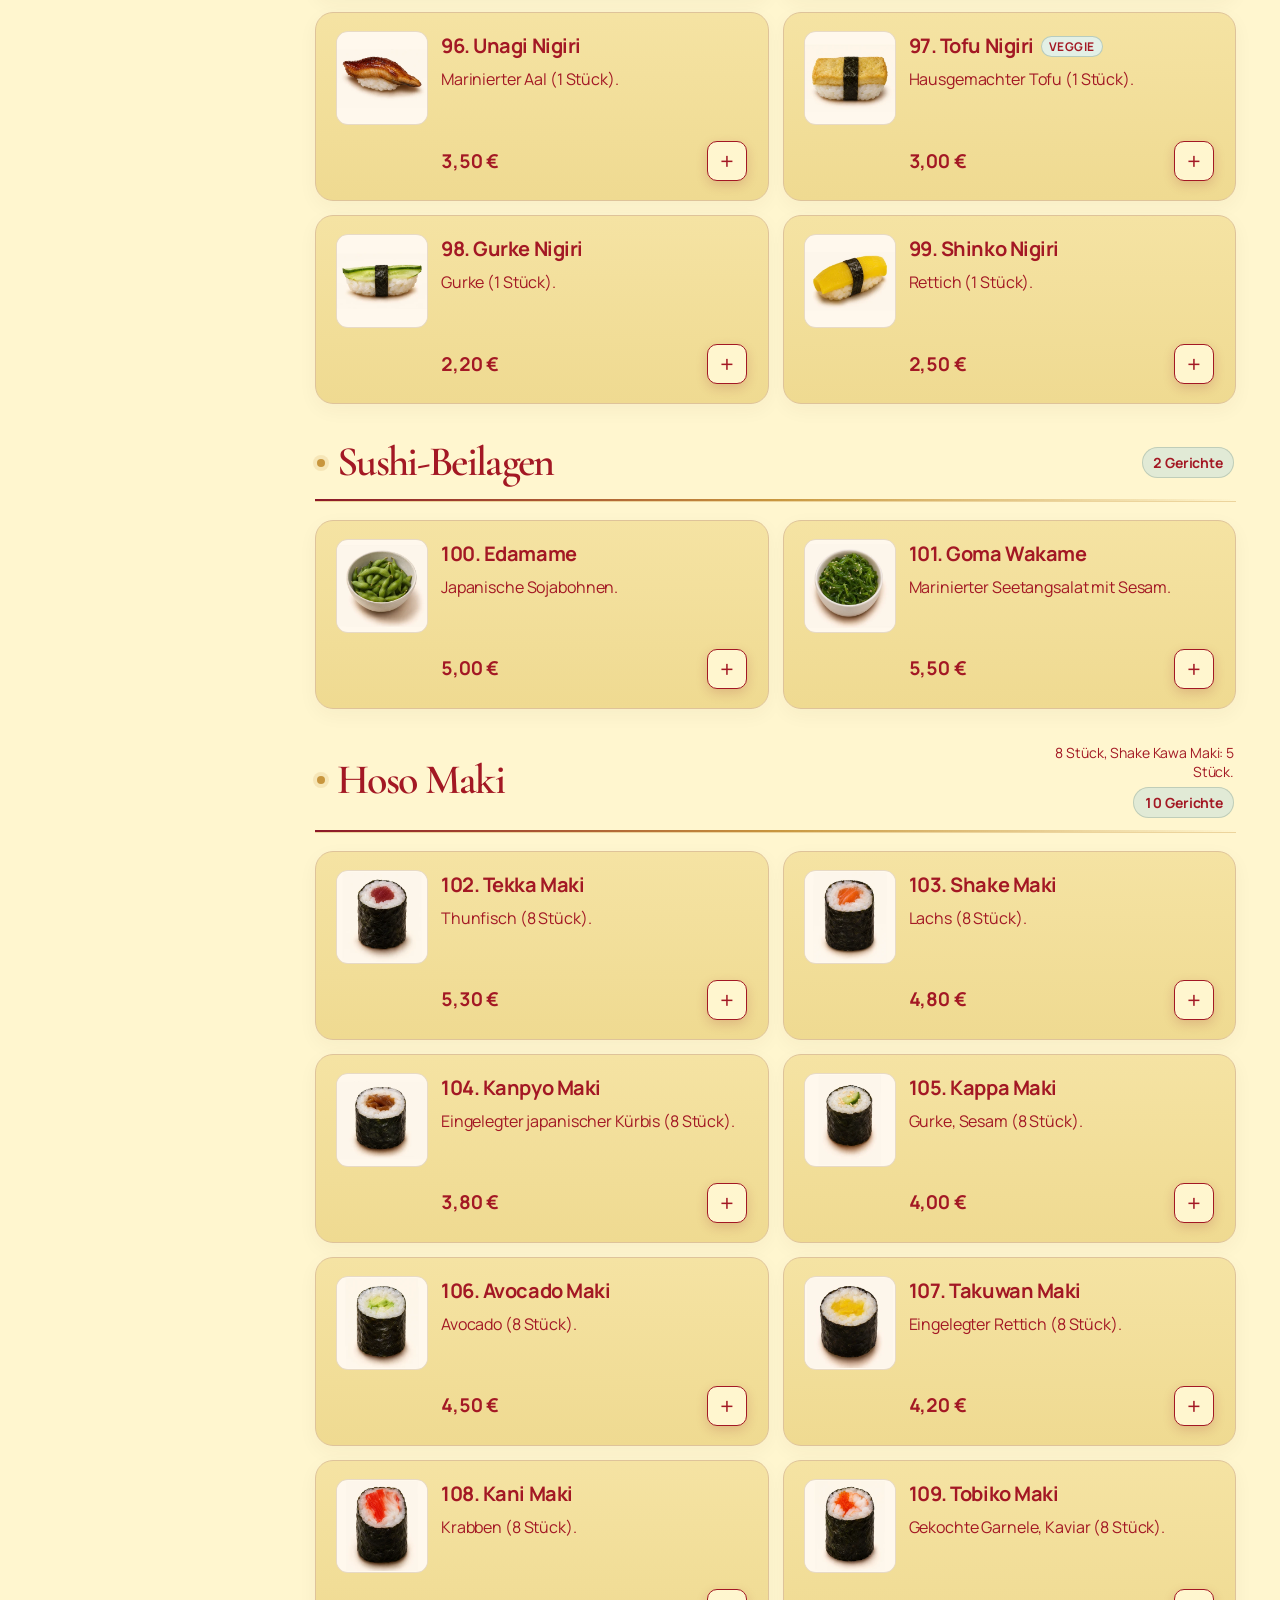
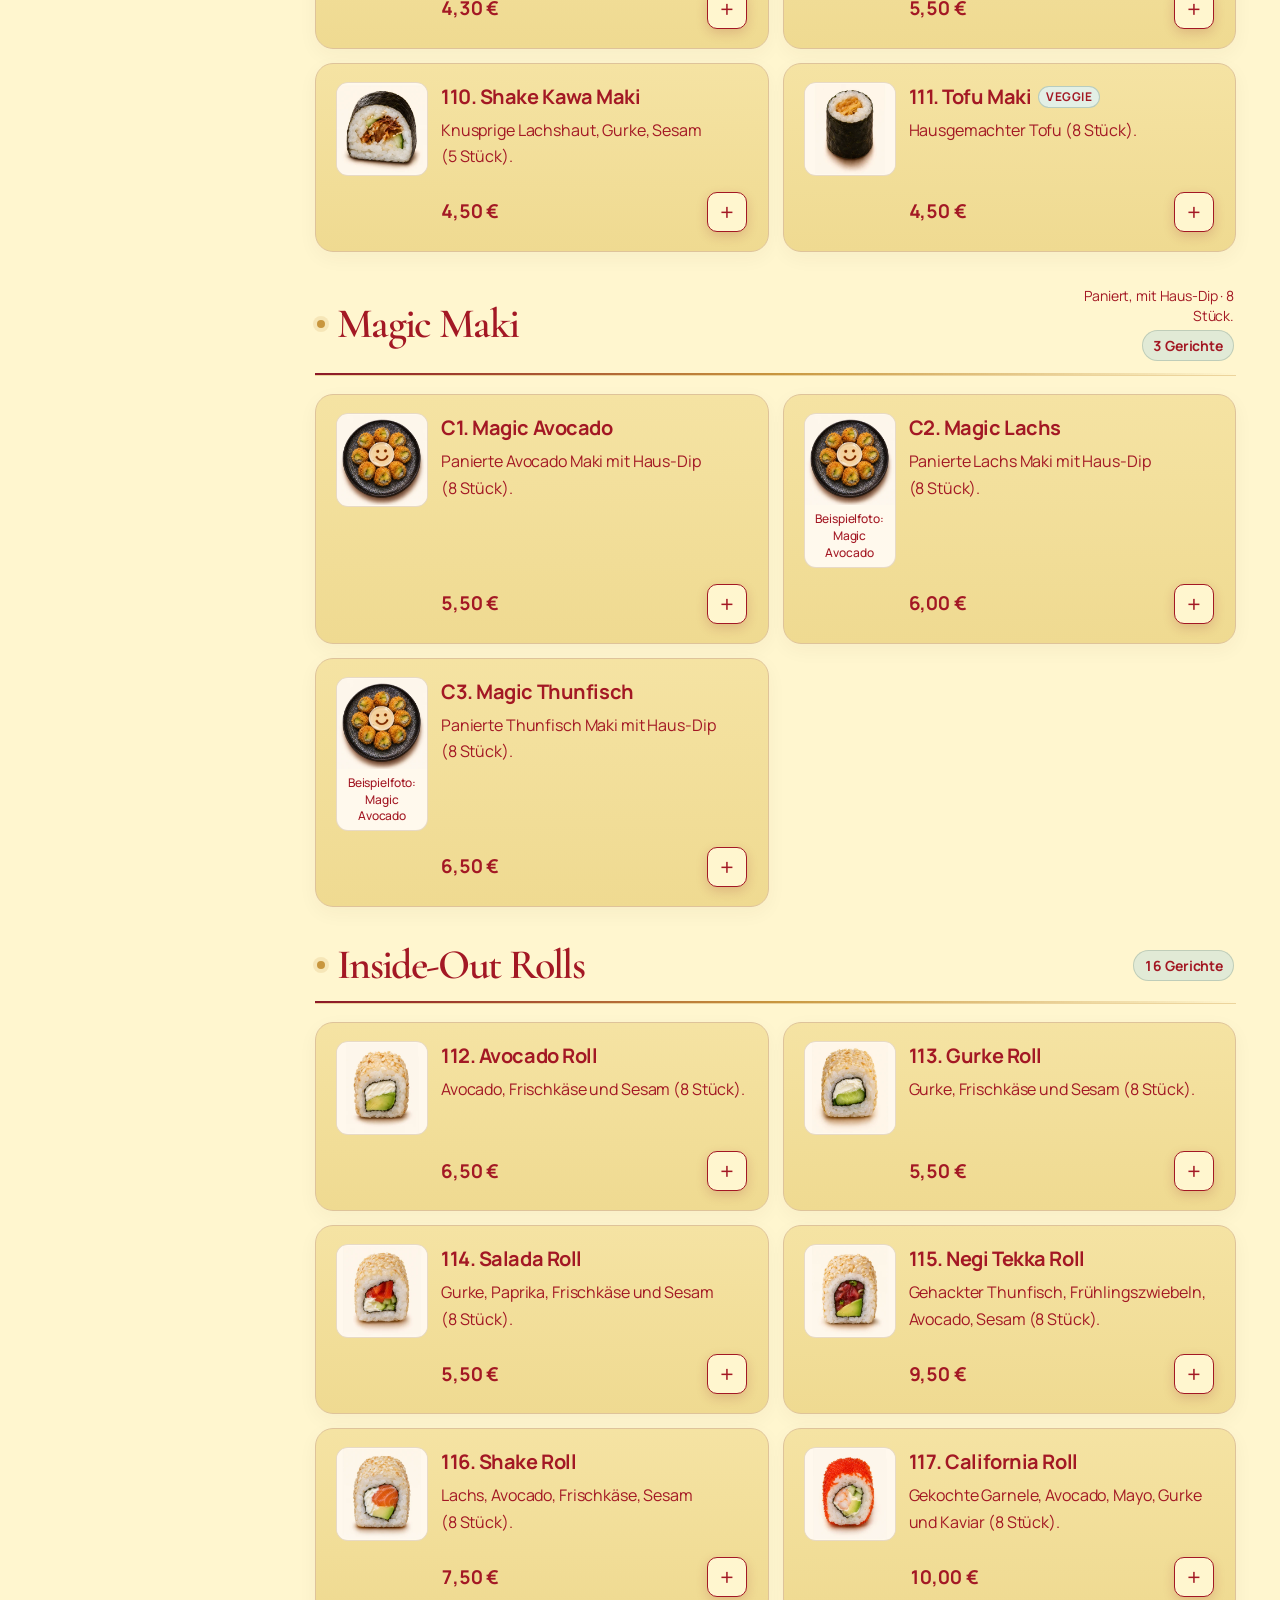
==== commit 71af3881: "upload" ====
--- a/index.html
+++ b/index.html
@@ -126,7 +126,7 @@
 
   <div class="page-loader" aria-hidden="true">
     <div class="loader-emblem"><span>KS</span><i></i></div>
-    <p>Kim Son's Asia Bistro</p>
+    <p><span class="restaurant-name">Kim Son's</span> Asia Bistro</p>
     <div class="loader-progress"><span></span></div>
     <small>Asiatische Vielfalt wird serviert</small>
   </div>
@@ -136,7 +136,7 @@
   <header class="site-header" data-header>
     <a class="brand" href="#startseite">
       <img src="assets/icons/logo-mark.svg" alt="" width="48" height="48">
-      <span><strong>KIM SON'S</strong><small>FINE ASIA BISTRO · HANAU</small></span>
+      <span><strong class="restaurant-name">KIM SON'S</strong><small>FINE ASIA BISTRO · HANAU</small></span>
     </a>
     <nav class="desktop-nav" aria-label="Hauptnavigation">
       <a href="#speisekarte">Speisekarte</a>
@@ -172,7 +172,7 @@
           <div class="hero-heading">
             <p class="eyebrow">
               <span class="eyebrow-gem" aria-hidden="true">✦</span>
-              <span>Kim Son's · Authentische Asiatische Küche</span>
+              <span><span class="restaurant-name">Kim Son's</span> · Authentische Asiatische Küche</span>
             </p>
             <h1 id="hero-title">
               <span>Asiatisch genießen.</span>
@@ -346,7 +346,7 @@
       <svg class="about-dragon-watermark" aria-hidden="true"><use href="#dragon-pearl-crest"/></svg>
       <div class="section-shell about-grid">
         <div class="about-copy">
-          <div class="imperial-ribbon" aria-hidden="true"><span>KIM SON'S · ASIA BISTRO</span></div>
+          <div class="imperial-ribbon" aria-hidden="true"><span><span class="restaurant-name">KIM SON'S</span> · ASIA BISTRO</span></div>
           <p class="eyebrow dark"><span class="eyebrow-gem" aria-hidden="true">✦</span> Vor Ort oder zum Mitnehmen</p>
           <h2 id="about-title">Einfach ankommen.<br><em>Und genießen.</em></h2>
           <svg class="section-cloud-ornament cloud-dark" aria-hidden="true"><use href="#auspicious-cloud"/></svg>
@@ -361,7 +361,7 @@
             <svg class="oriental-knot knot-br"><use href="#oriental-knot"/></svg>
           </div>
           <img data-config-image="springRolls" src="assets/images/fruehlingsrollen.jpg" alt="Vietnamesische Frühlingsrollen" width="1200" height="1200" loading="lazy">
-          <span class="rotating-seal" aria-hidden="true">KIM SON'S · ASIA BISTRO · HANAU ·</span>
+          <span class="rotating-seal" aria-hidden="true"><span><span class="restaurant-name">KIM SON'S</span> · ASIA BISTRO · HANAU ·</span></span>
         </div>
         <ul class="feature-list">
           <li>
@@ -459,7 +459,7 @@
       <img class="reservation-dragon-art" src="assets/images/dragon-ornament.png" alt="" width="554" height="710" aria-hidden="true" loading="lazy">
       <div class="section-shell reservation-grid">
         <div class="reservation-copy">
-          <p class="eyebrow dark"><span class="eyebrow-gem" aria-hidden="true">✦</span> Ihr Platz bei Kim Son's</p>
+          <p class="eyebrow dark"><span class="eyebrow-gem" aria-hidden="true">✦</span> <span>Ihr Platz bei <span class="restaurant-name">Kim Son's</span></span></p>
           <h2 id="reservation-title">Gemeinsam genießen.<br><em>Tisch reservieren.</em></h2>
           <svg class="section-cloud-ornament cloud-dark" aria-hidden="true"><use href="#auspicious-cloud"/></svg>
           <p class="reservation-lead">Senden Sie uns Ihre Reservierungsanfrage bequem per WhatsApp. Wir prüfen die Verfügbarkeit und bestätigen Ihren Tisch persönlich.</p>
@@ -554,7 +554,7 @@
       <div class="section-shell visit-grid">
         <div class="visit-info">
           <p class="eyebrow dark"><span class="eyebrow-gem" aria-hidden="true">✦</span> Besuchen Sie uns</p>
-          <h2 id="visit-title">Kim Son's in <em>Hanau.</em></h2>
+          <h2 id="visit-title"><span class="restaurant-name">Kim Son's</span> in <em>Hanau.</em></h2>
           <svg class="section-cloud-ornament" aria-hidden="true"><use href="#auspicious-cloud"/></svg>
           <p class="visit-lead">Zentral gelegen in der Nürnberger Straße – ideal erreichbar für Ihr Mittagessen, Abendessen oder Ihre schnelle Abholung.</p>
           <div class="visit-cards-stack">
@@ -576,7 +576,7 @@
               <div><dt>Montag – Samstag</dt><dd>11:30 – 21:30 Uhr</dd></div>
               <div><dt>Sonntag</dt><dd>Ruhetag</dd></div>
             </dl>
-            <a class="text-link" data-instagram-link href="https://www.instagram.com/kim.sons.asia.bistro/" target="_blank" rel="noopener">Folgen Sie Kim Son's auf Instagram <span aria-hidden="true">↗</span></a>
+            <a class="text-link" data-instagram-link href="https://www.instagram.com/kim.sons.asia.bistro/" target="_blank" rel="noopener"><span>Folgen Sie <span class="restaurant-name">Kim Son's</span> auf Instagram</span> <span aria-hidden="true">↗</span></a>
           </div>
         </div>
 
@@ -616,7 +616,7 @@
             </iframe>
           </div>
           <div class="visit-map-foot">
-            <span>Kim Son's Asia Bistro · Innenstadt Hanau</span>
+            <span><span class="restaurant-name">Kim Son's</span> Asia Bistro · Innenstadt Hanau</span>
             <a data-directions-link href="https://www.google.com/maps/search/?api=1&amp;query=Kim+Son%27s+Asia+Bistro+N%C3%BCrnberger+Str.+11+63450+Hanau" target="_blank" rel="noopener">In Google Maps vergrößern ↗</a>
           </div>
         </div>
@@ -666,7 +666,7 @@
               <svg viewBox="0 0 24 24" aria-hidden="true"><path d="M20.5 11.7a8.4 8.4 0 0 1-12.4 7.4L4 20.2l1.1-4a8.4 8.4 0 1 1 15.4-4.5Z"></path><path d="M8.4 7.8c.2-.4.4-.4.7-.4h.3c.2 0 .4.1.5.4l.8 2c.1.2.1.4 0 .6l-.6.8c-.1.2-.1.3 0 .5.6 1.1 1.5 2 2.7 2.6.2.1.4.1.5-.1l.8-1c.2-.2.4-.2.6-.1l1.9.9c.3.1.4.3.4.5 0 .4-.2 1.5-1 2.1-.7.6-1.6.8-2.5.5-1-.3-2.4-.8-4.1-2.3-1.4-1.3-2.4-2.9-2.7-3.9-.3-1-.1-2.2.5-2.8.3-.3.7-.4 1.2-.3Z"></path></svg>
               Bestellung per WhatsApp senden
             </button>
-            <p class="order-hint" data-order-hint>WhatsApp öffnet die fertige Nachricht. Wählen Sie Kim Son's als Empfänger.</p>
+            <p class="order-hint" data-order-hint>WhatsApp öffnet die fertige Nachricht. Wählen Sie <span class="restaurant-name">Kim Son's</span> als Empfänger.</p>
             <p class="order-status" data-order-status aria-live="polite"></p>
           </form>
         </div>
@@ -678,7 +678,7 @@
     <div class="section-shell footer-grid">
       <div class="footer-brand">
         <img src="assets/icons/logo-mark.svg" alt="" width="64" height="64">
-        <h2>Kim Son's<br><span>Fine Asia Bistro</span></h2>
+        <h2><span class="restaurant-name">Kim Son's</span><br><span class="footer-brand-subtitle">Fine Asia Bistro</span></h2>
         <p>Asiatische Vielfalt aus vier Esskulturen – täglich frisch zubereitet mitten in Hanau.</p>
       </div>
       <div>
@@ -701,7 +701,7 @@
       </div>
     </div>
     <div class="section-shell footer-bottom">
-      <p>© 2026 Kim Son's Asia Bistro. Alle Rechte vorbehalten.</p>
+      <p>© 2026 <span class="restaurant-name">Kim Son's</span> Asia Bistro. Alle Rechte vorbehalten.</p>
       <p><a href="impressum.html">Impressum</a><a href="datenschutz.html">Datenschutz</a></p>
       <p>Design by <strong>HoangCaster</strong></p>
     </div>
--- a/css/style.css
+++ b/css/style.css
@@ -156,7 +156,7 @@
 .footer-grid { display: grid; grid-template-columns: 1.5fr .7fr 1fr; gap: 64px; padding-block: 56px; }
 .footer-brand img { float: left; width: 58px; height: 58px; margin: 0 16px 14px 0; }
 .footer-brand h2 { margin: 0 0 12px; font: 500 30px/.98 var(--serif); }
-.footer-brand h2 span { color: var(--wine); font-size: .78em; }
+.footer-brand-subtitle { color: var(--wine); font-size: .78em; }
 .footer-brand p { clear: both; max-width: 350px; margin: 0; color: var(--muted); font-size: 14px; }
 .site-footer h3 { margin: 0 0 15px; color: var(--wine); font-size: 13px; font-weight: 600; }
 .site-footer nav, .footer-grid > div:last-child { display: grid; align-content: start; justify-items: start; gap: 8px; }
@@ -511,7 +511,7 @@
 .site-footer { position: relative; overflow: hidden; color: rgba(255,249,239,.72); background: var(--ink); border-top: 2px solid var(--gold); }
 .site-footer::before { position: absolute; right: -120px; bottom: -200px; width: 520px; height: 520px; content: ""; border: 1px solid rgba(214,168,93,.12); border-radius: 50%; box-shadow: 0 0 0 65px rgba(214,168,93,.025),0 0 0 130px rgba(214,168,93,.018); }
 .footer-brand h2 { color: var(--cream); }
-.footer-brand h2 span, .site-footer h3, .footer-bottom strong { color: var(--gold-pale); }
+.footer-brand-subtitle, .site-footer h3, .footer-bottom strong { color: var(--gold-pale); }
 .footer-brand p, .site-footer address, .footer-bottom { color: rgba(255,249,239,.55); }
 .site-footer a:hover { color: var(--gold-pale); }
 .footer-bottom { position: relative; z-index: 1; border-color: rgba(214,168,93,.15); }
--- a/css/bistro.css
+++ b/css/bistro.css
@@ -83,10 +83,9 @@
   filter: drop-shadow(0 4px 10px rgba(89, 13, 25, 0.18));
 }
 
-.brand strong {
-  font: 700 22px/1 var(--display);
+.brand .restaurant-name {
+  font: 700 28px/1 var(--display);
   letter-spacing: 0.05em;
-  color: var(--ink);
 }
 
 .brand small {
@@ -150,6 +149,20 @@
 /* --------------------------------------------------------------------------
    Shared Typography & Eyebrows
    -------------------------------------------------------------------------- */
+.restaurant-name {
+  color: var(--restaurant-name-color, var(--wine));
+  font-size: 1.25em;
+  white-space: nowrap;
+}
+
+.site-footer,
+.visit-map-foot,
+.imperial-ribbon,
+.rotating-seal,
+.page-loader {
+  --restaurant-name-color: #ffc0c4;
+}
+
 .eyebrow {
   display: inline-flex;
   align-items: center;
@@ -1125,6 +1138,7 @@
   bottom: -22px;
   width: 98px;
   height: 98px;
+  padding-inline: 6px;
   color: var(--gold-pale);
   background: linear-gradient(135deg, var(--wine-bright), var(--wine-deep));
   border: 5px solid #efe0c6;
@@ -1171,8 +1185,8 @@
   flex: 0 0 52px;
   display: grid;
   place-items: center;
-  color: #fff9ef;
-  background: radial-gradient(circle at 32% 28%, var(--wine-bright), var(--wine-deep));
+  color: var(--wine-deep);
+  background: linear-gradient(180deg, var(--paper), var(--paper-deep));
   border: 1.5px solid var(--gold);
   border-radius: 50%;
   box-shadow: 0 8px 18px rgba(89, 13, 25, 0.22);
@@ -1181,7 +1195,6 @@
 .service-medallion svg {
   width: 28px;
   height: 28px;
-  color: var(--gold-pale);
 }
 
 .feature-list .service-index {
@@ -2032,8 +2045,8 @@
     width: 38px;
     height: 38px;
   }
-  .brand strong {
-    font-size: 18px;
+  .brand .restaurant-name {
+    font-size: 26px;
   }
   .brand small {
     font-size: 8px;
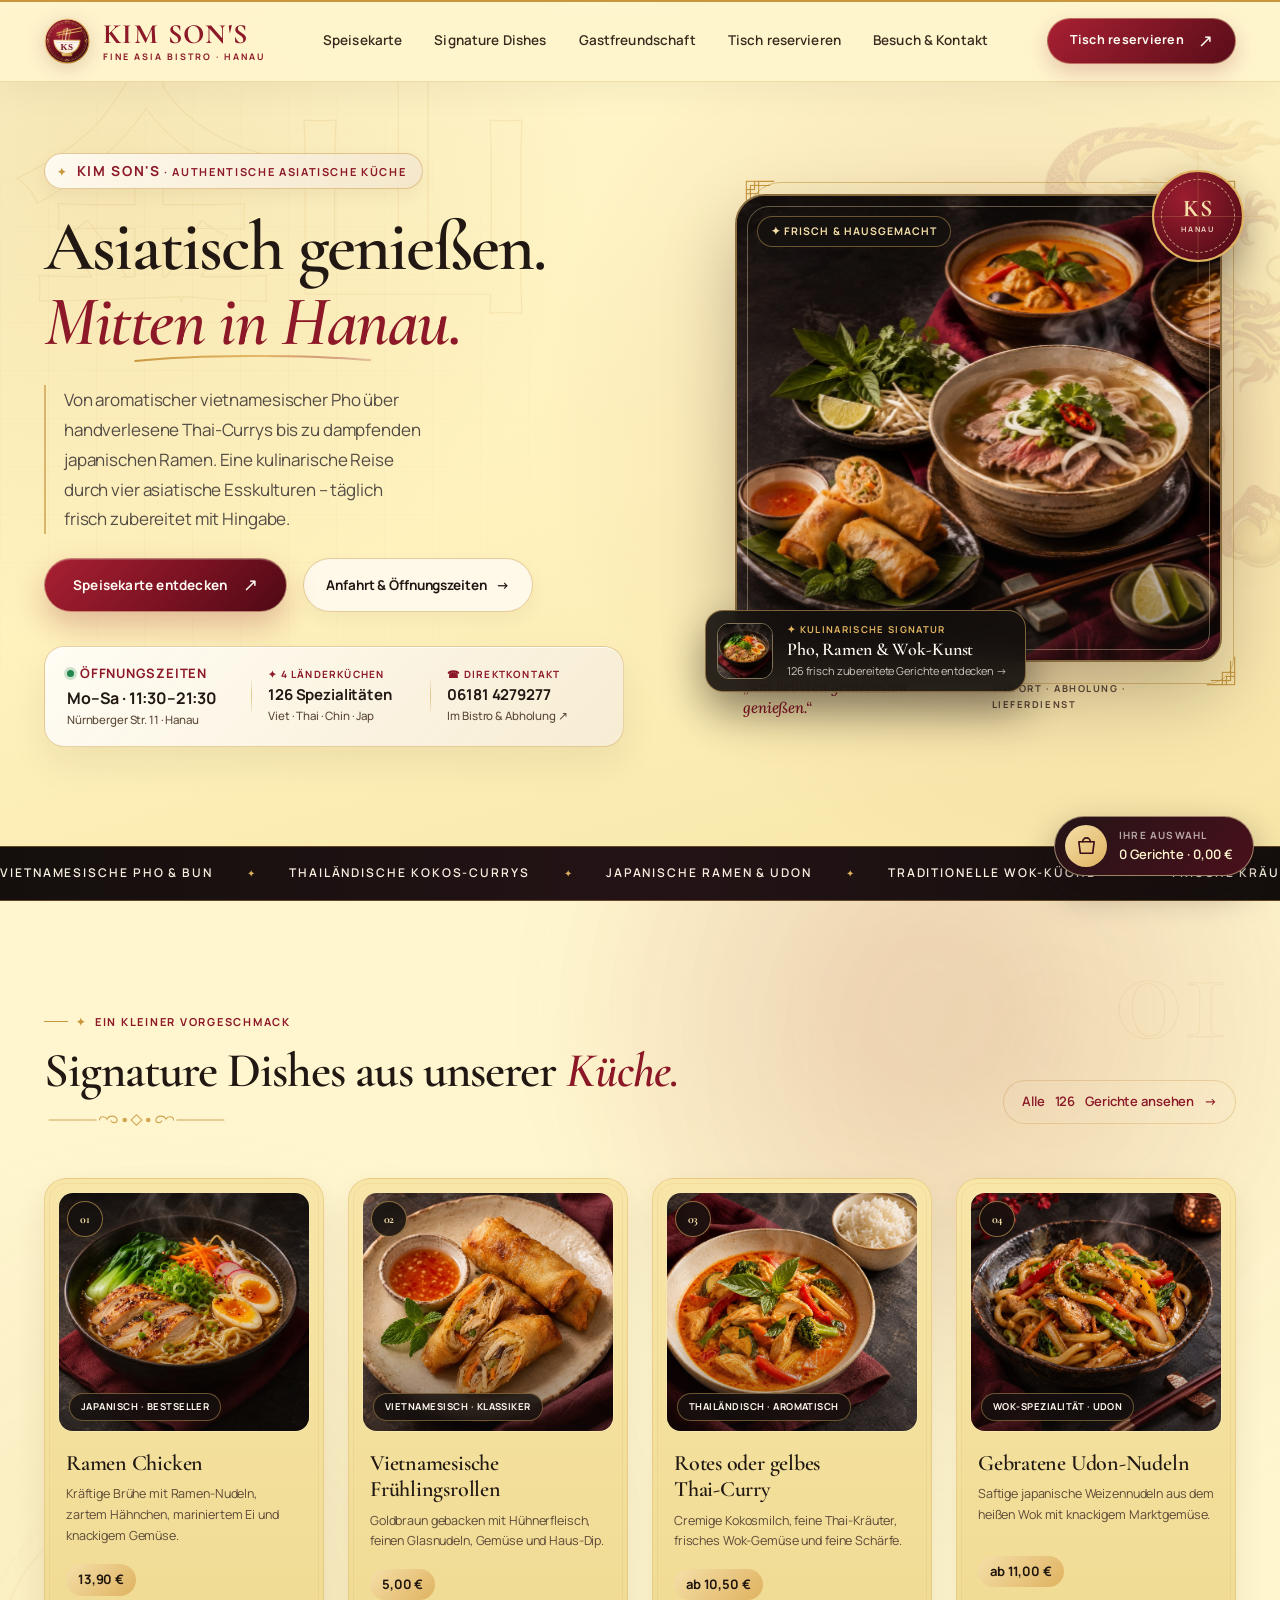
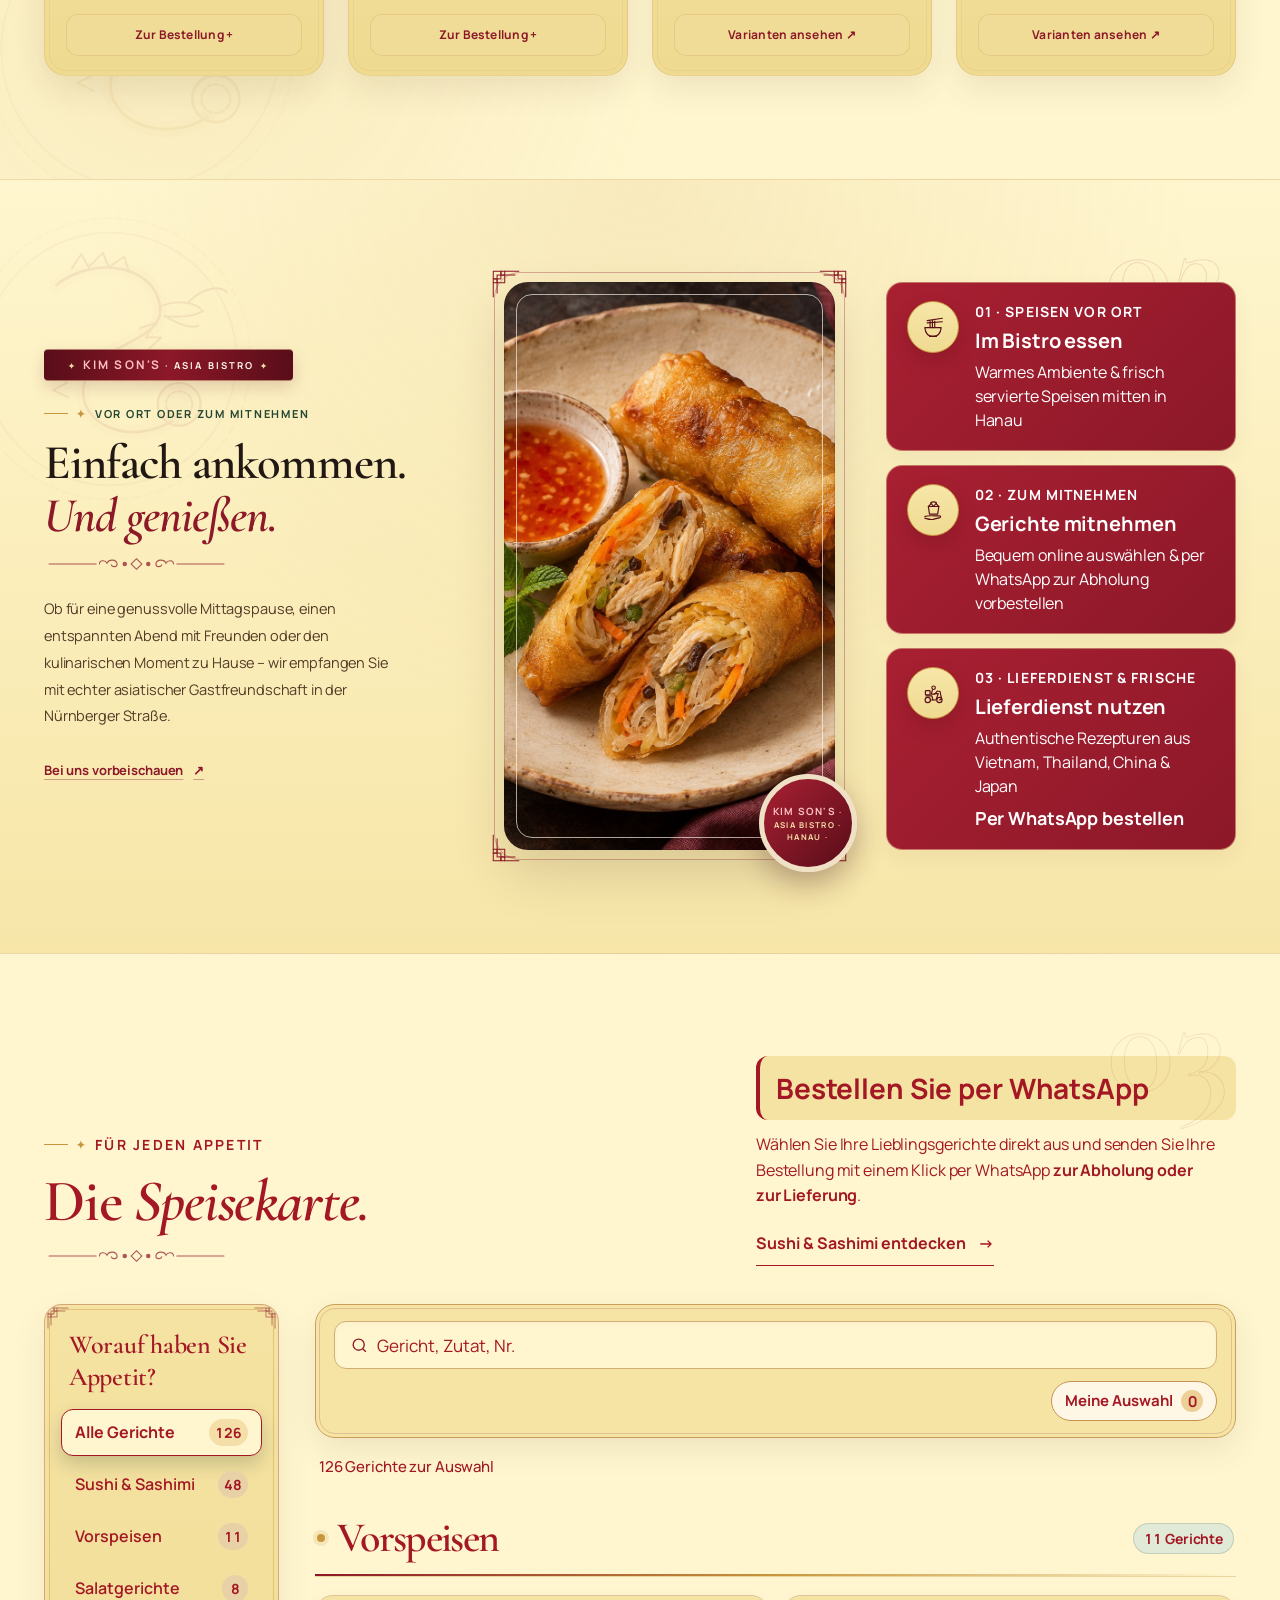
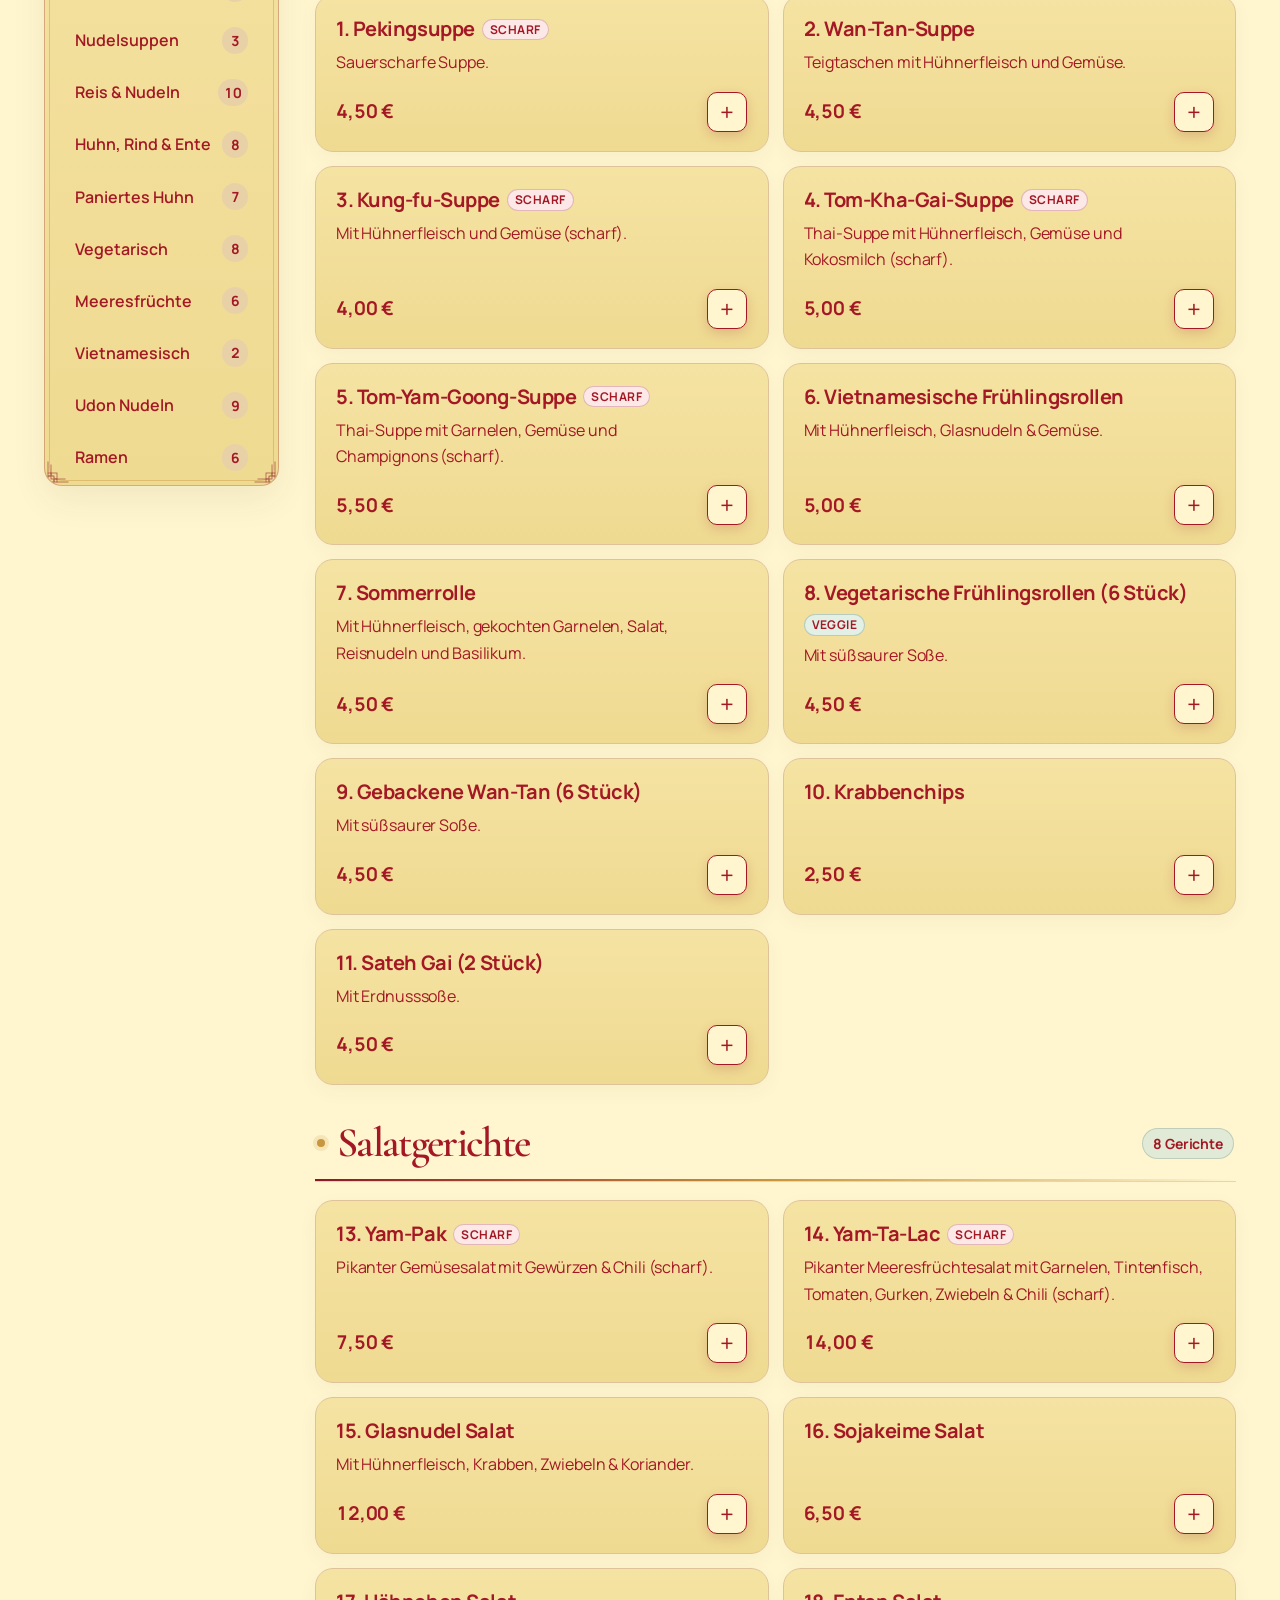
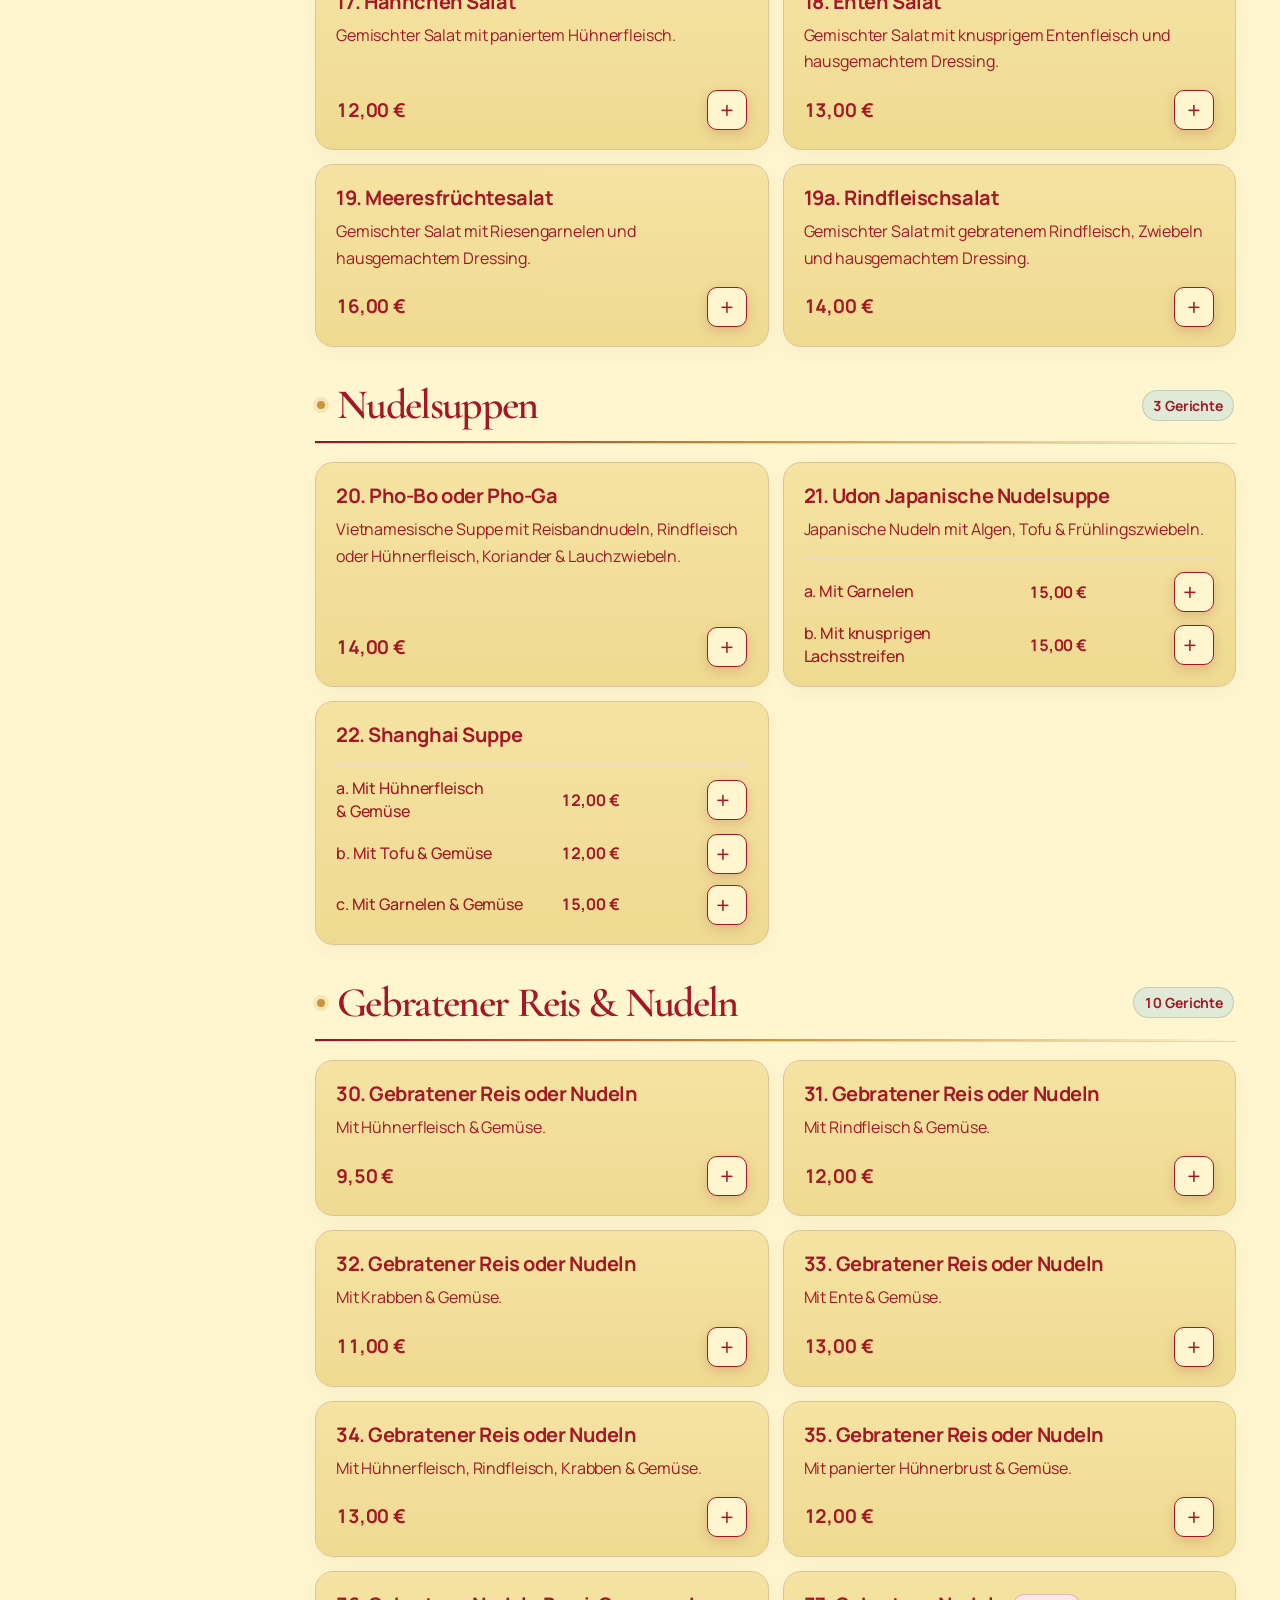
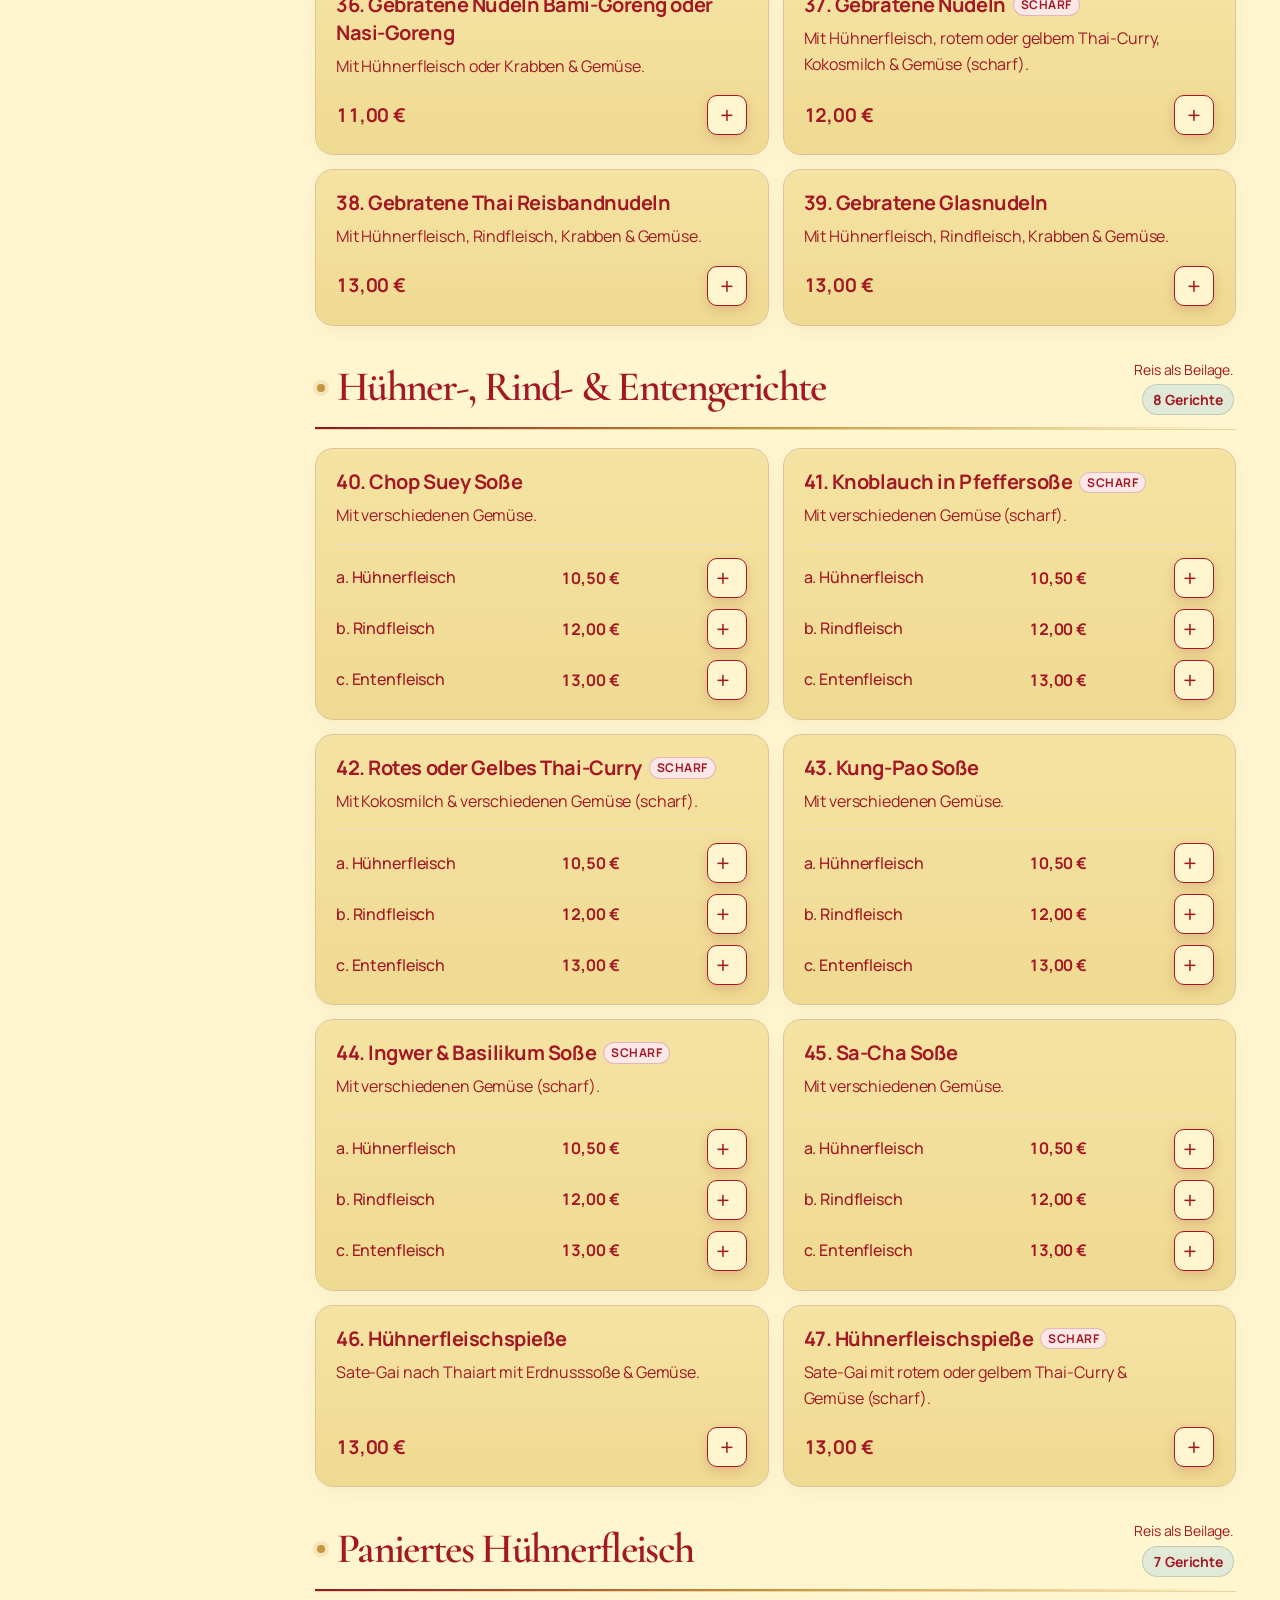
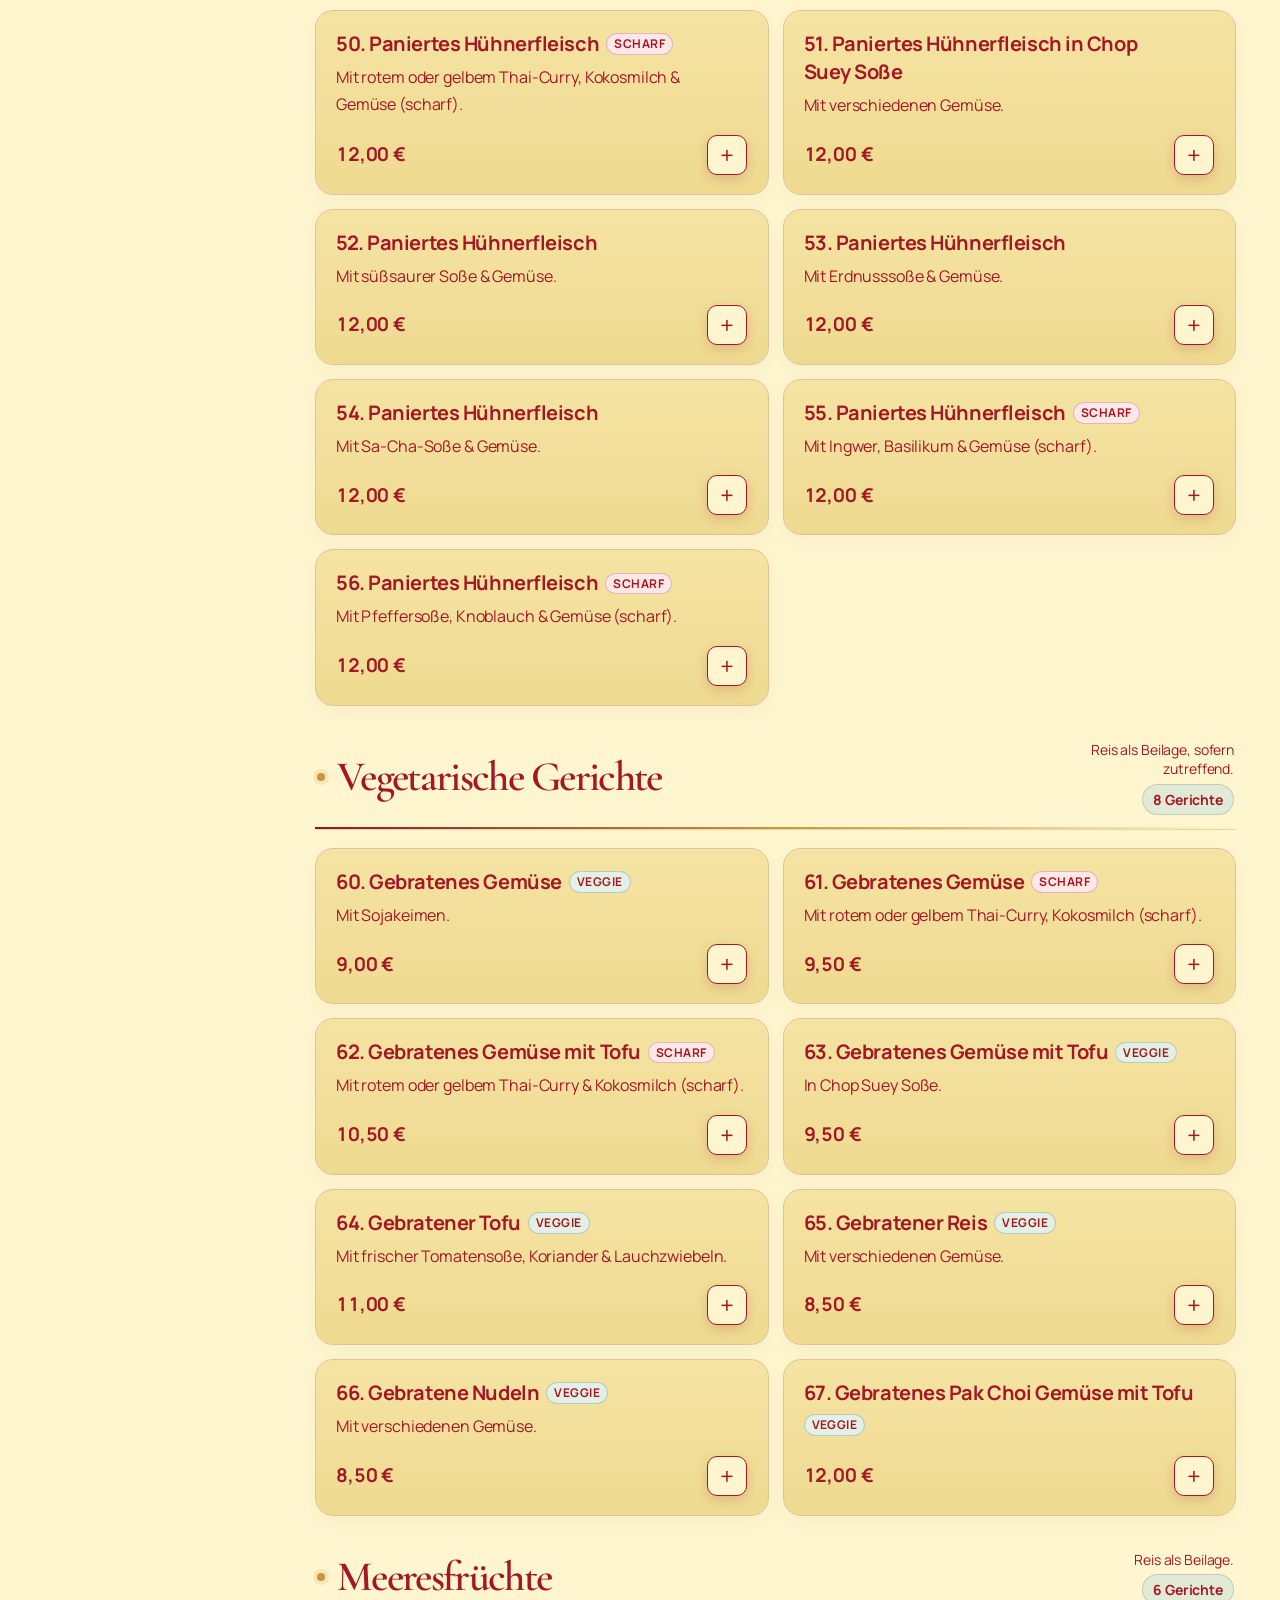
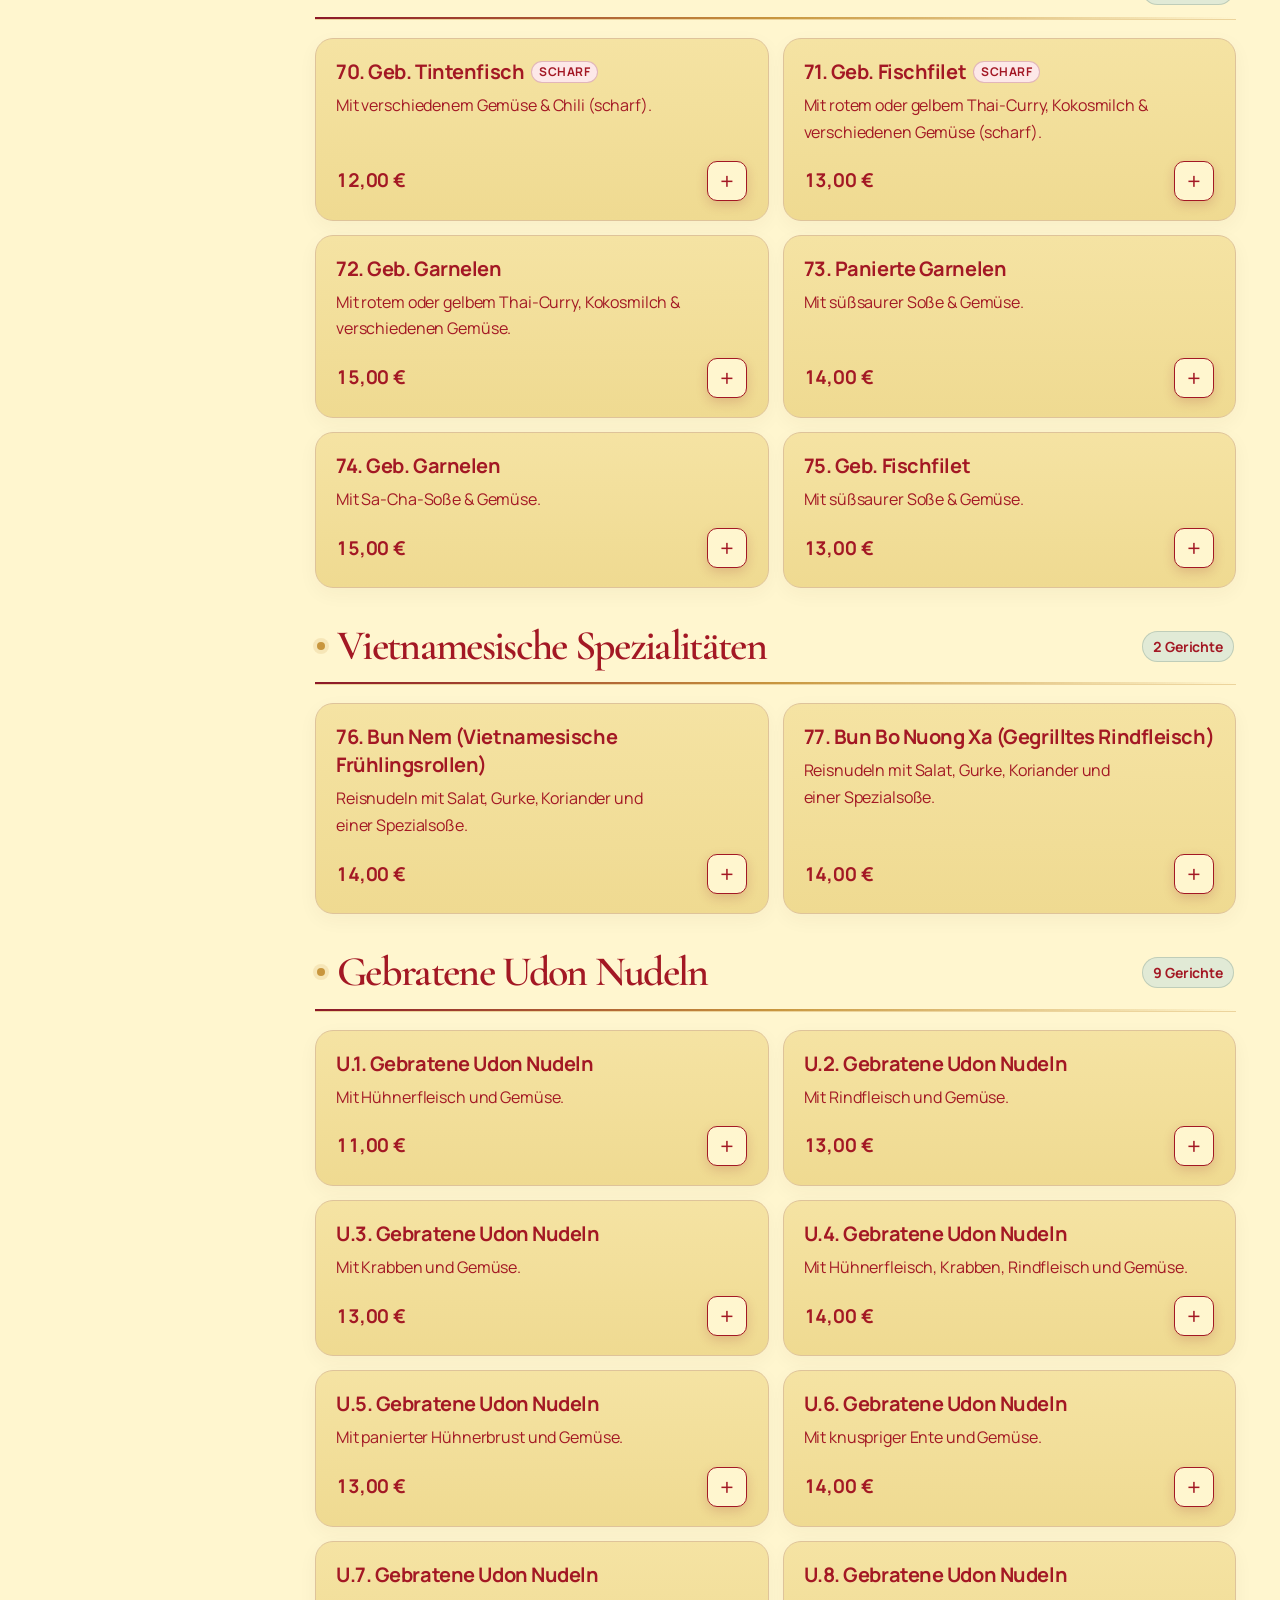
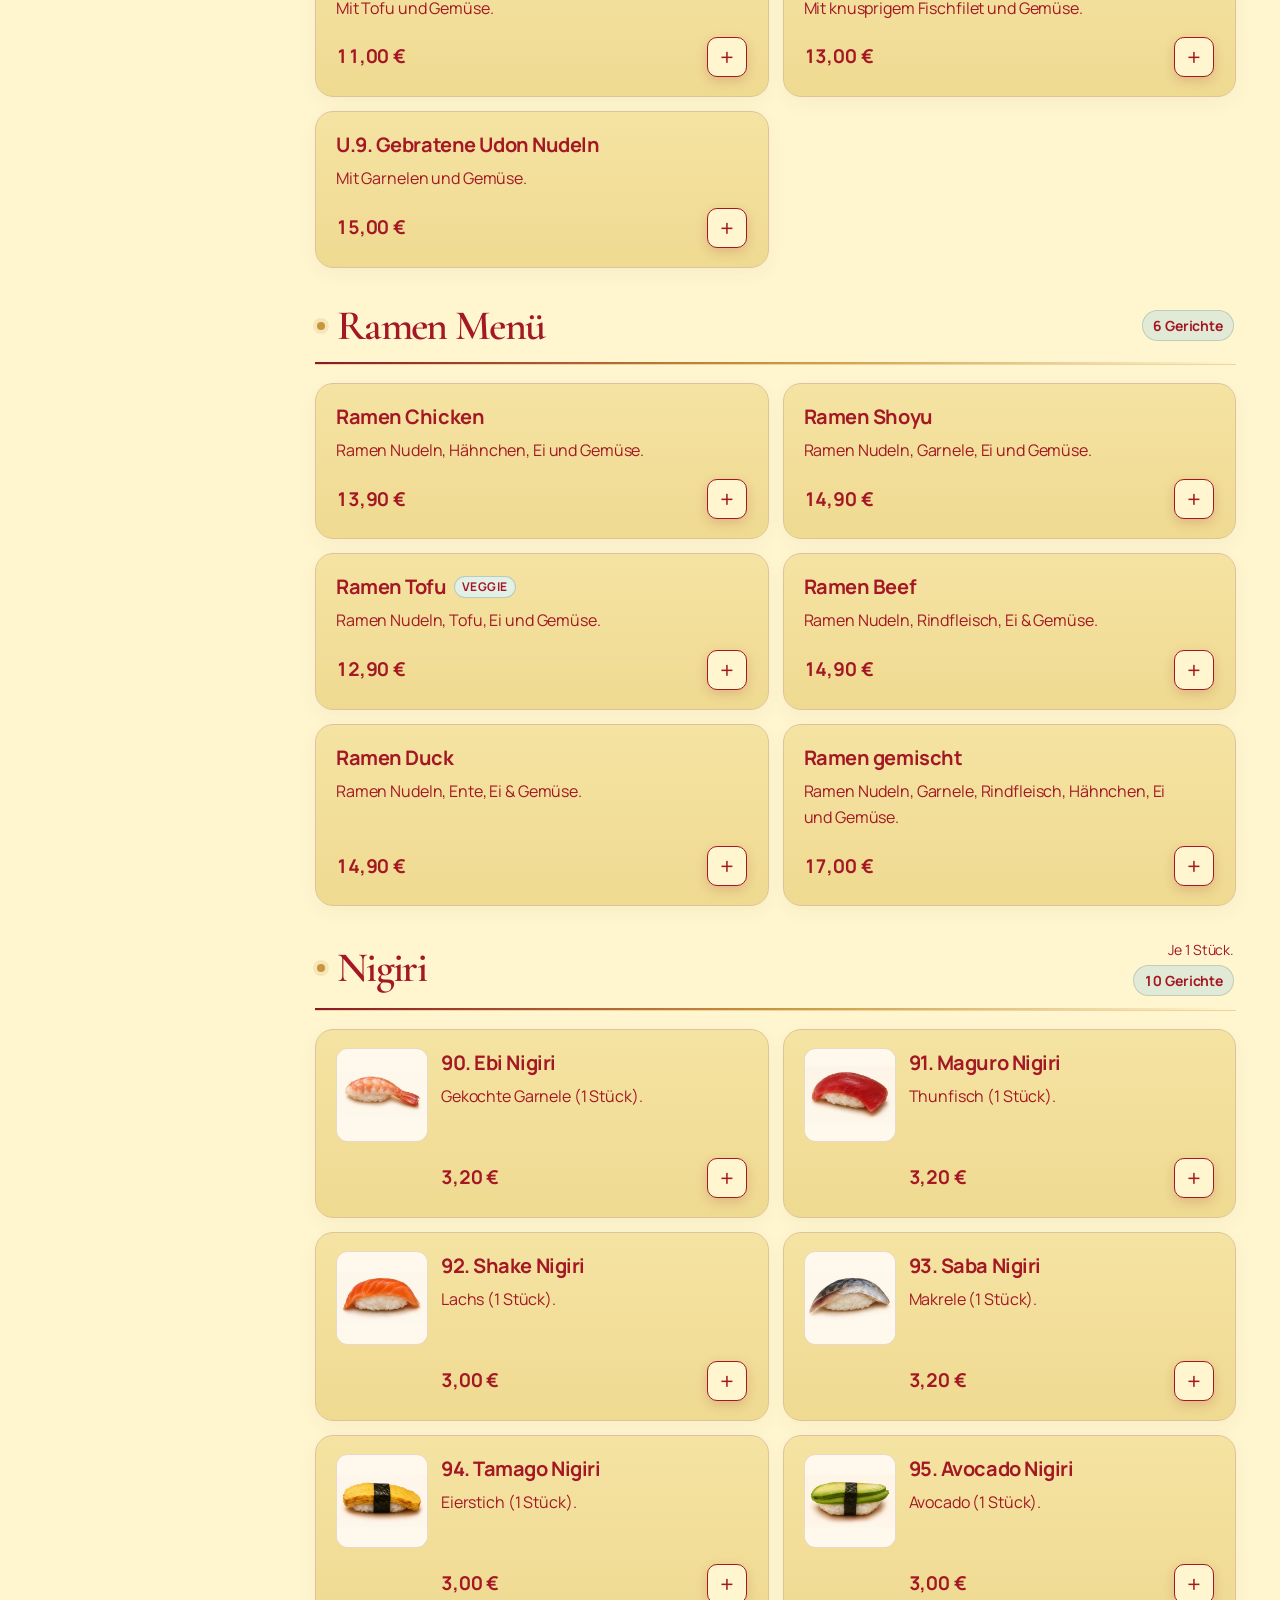
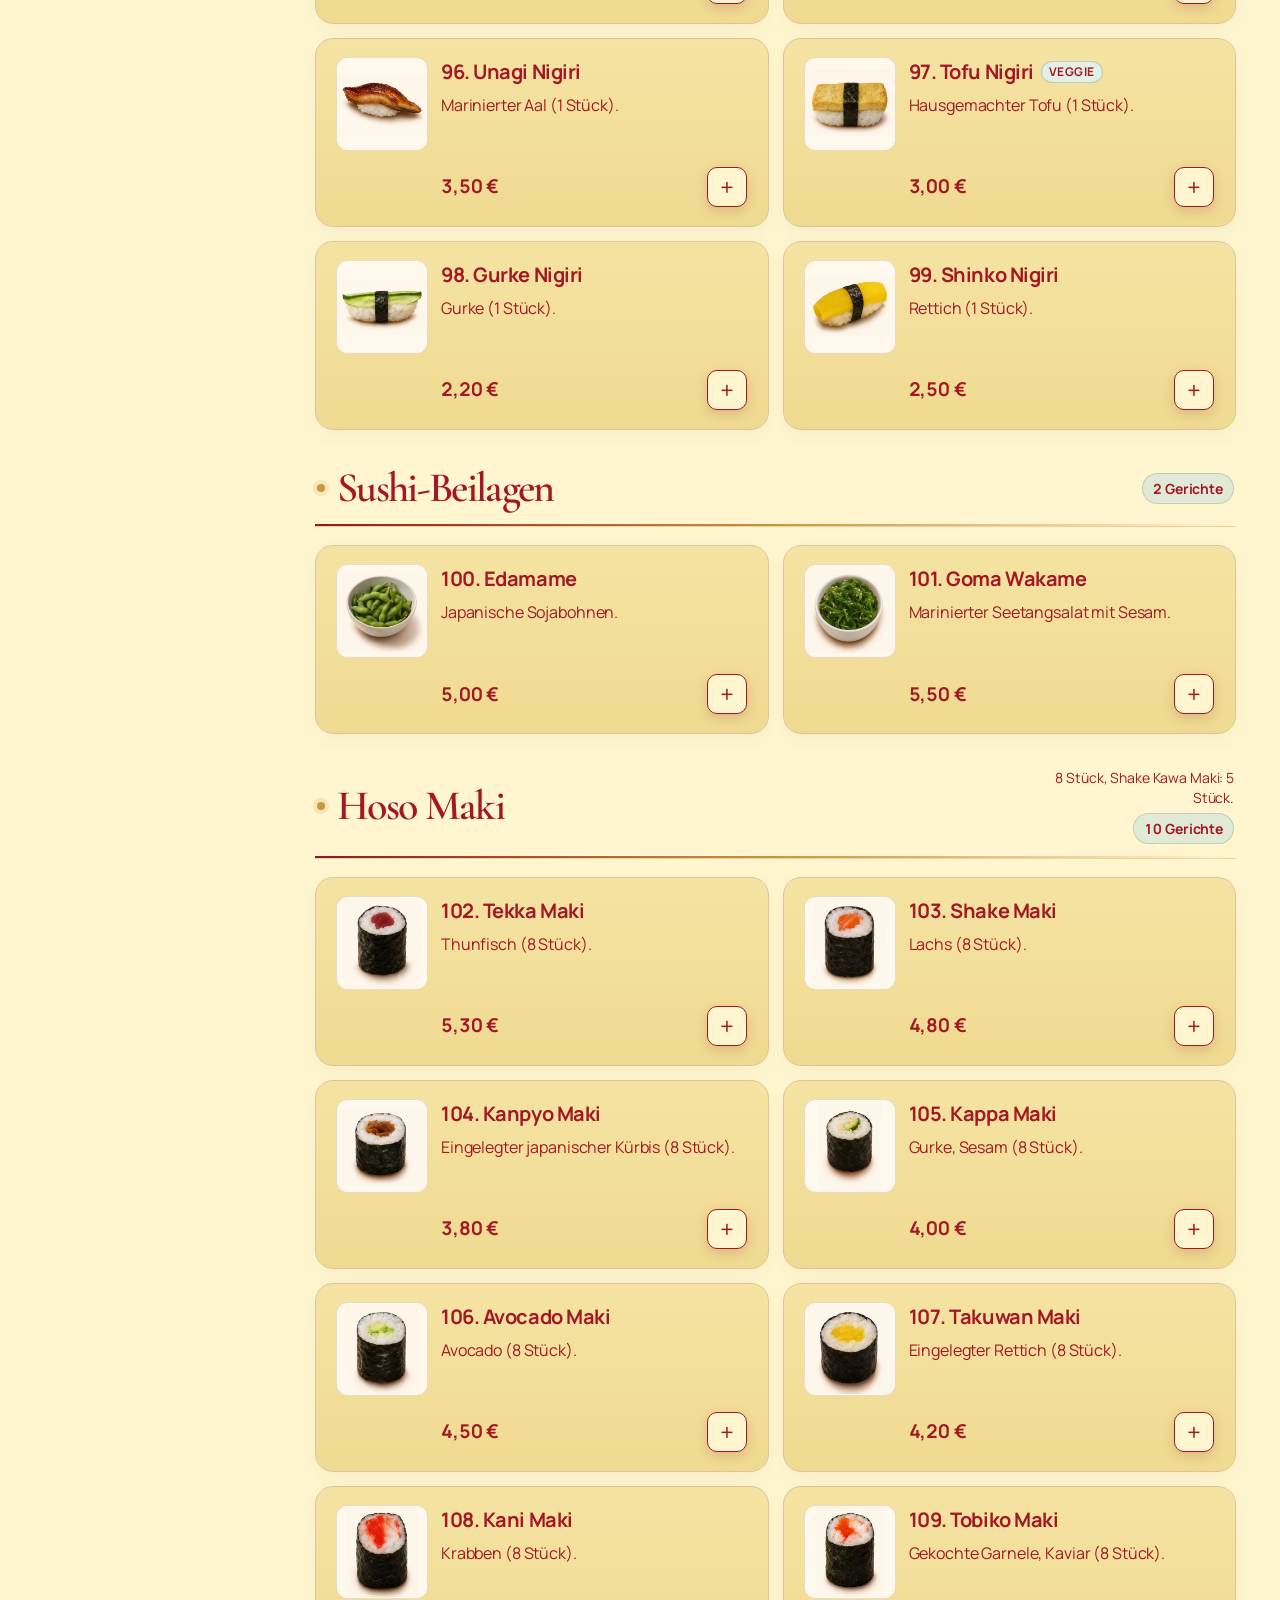
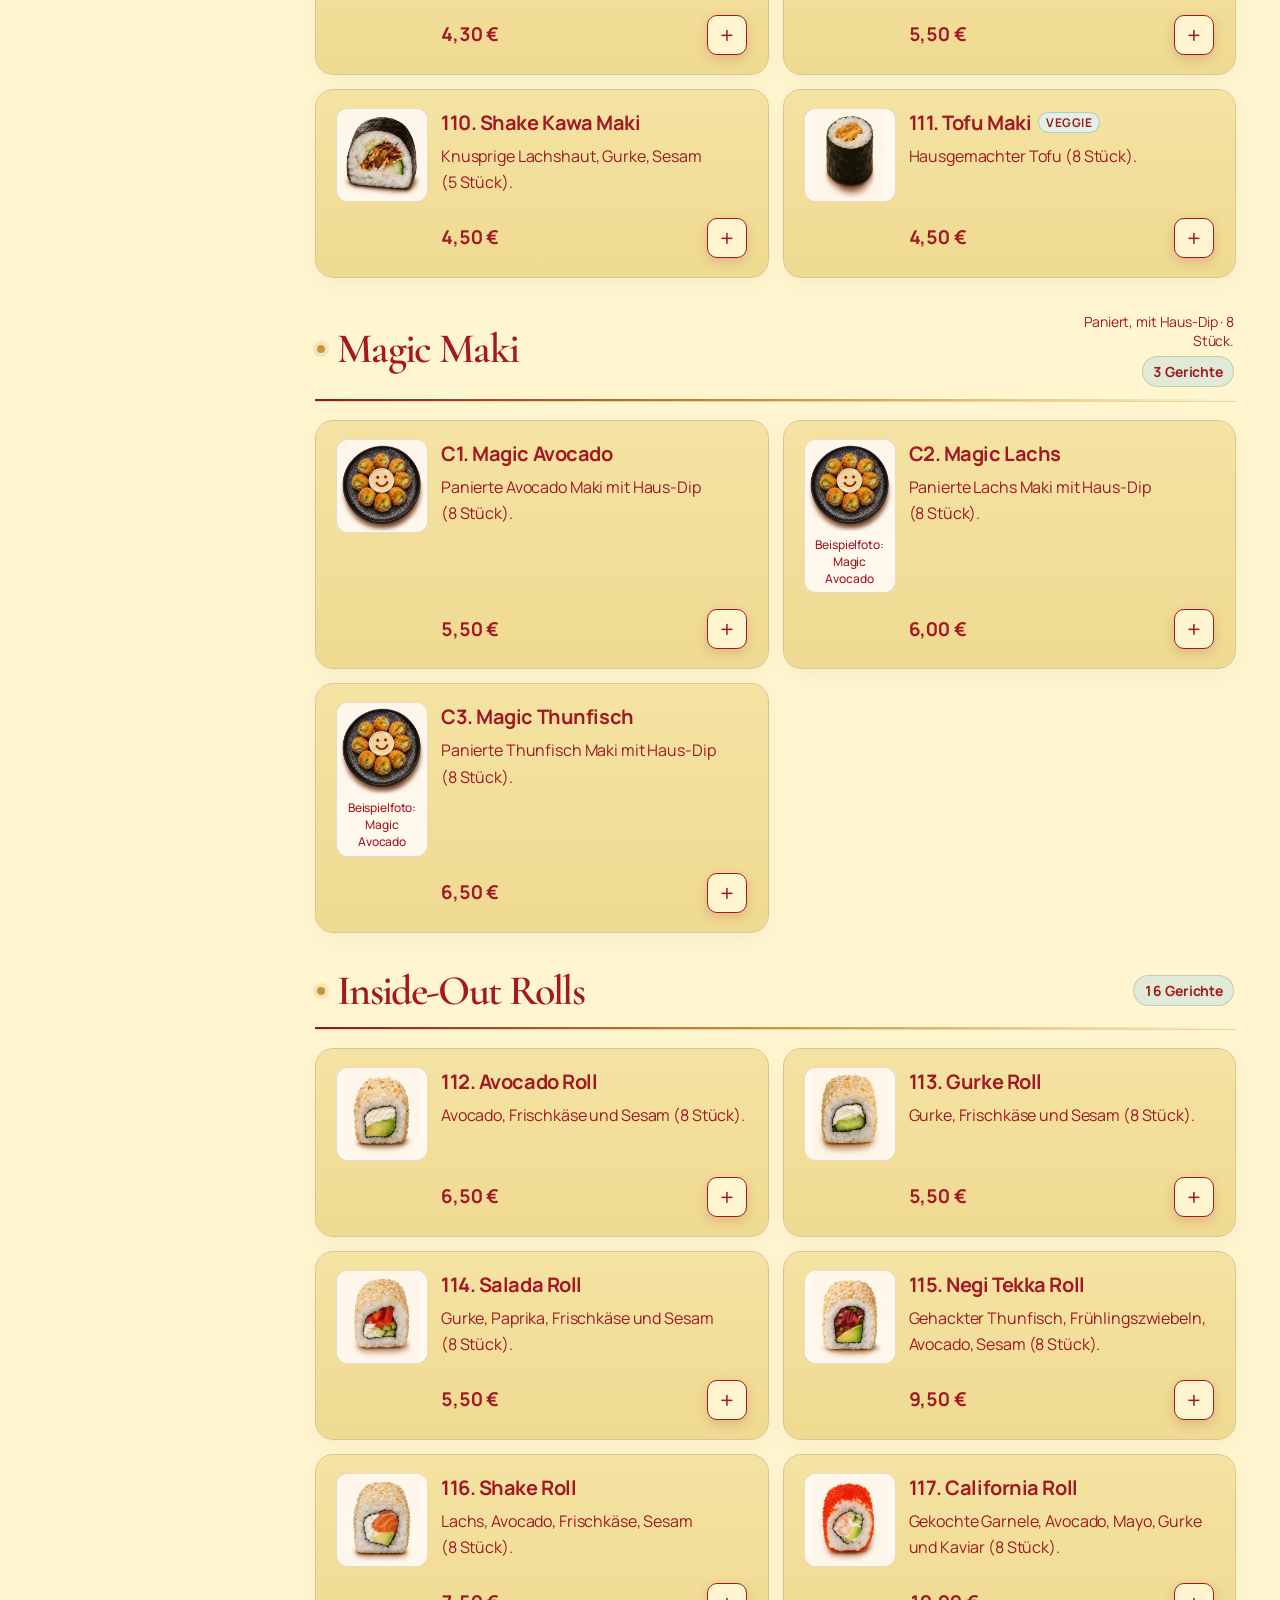
==== commit a51394eb: "upload" ====
--- a/index.html
+++ b/index.html
@@ -410,7 +410,7 @@
           </div>
           <div class="menu-intro-copy">
             <p class="menu-order-notice">Bestellen Sie per WhatsApp</p>
-            <p>Wählen Sie Ihre Lieblingsgerichte direkt aus und senden Sie Ihre Bestellung mit einem Klick per WhatsApp zur Abholung.</p>
+            <p>Wählen Sie Ihre Lieblingsgerichte direkt aus und senden Sie Ihre Bestellung mit einem Klick per WhatsApp <strong>zur Abholung oder zur Lieferung</strong>.</p>
             <button class="menu-sushi-link" type="button" data-menu-category="sushi">Sushi &amp; Sashimi entdecken <span aria-hidden="true">→</span></button>
           </div>
         </div>
